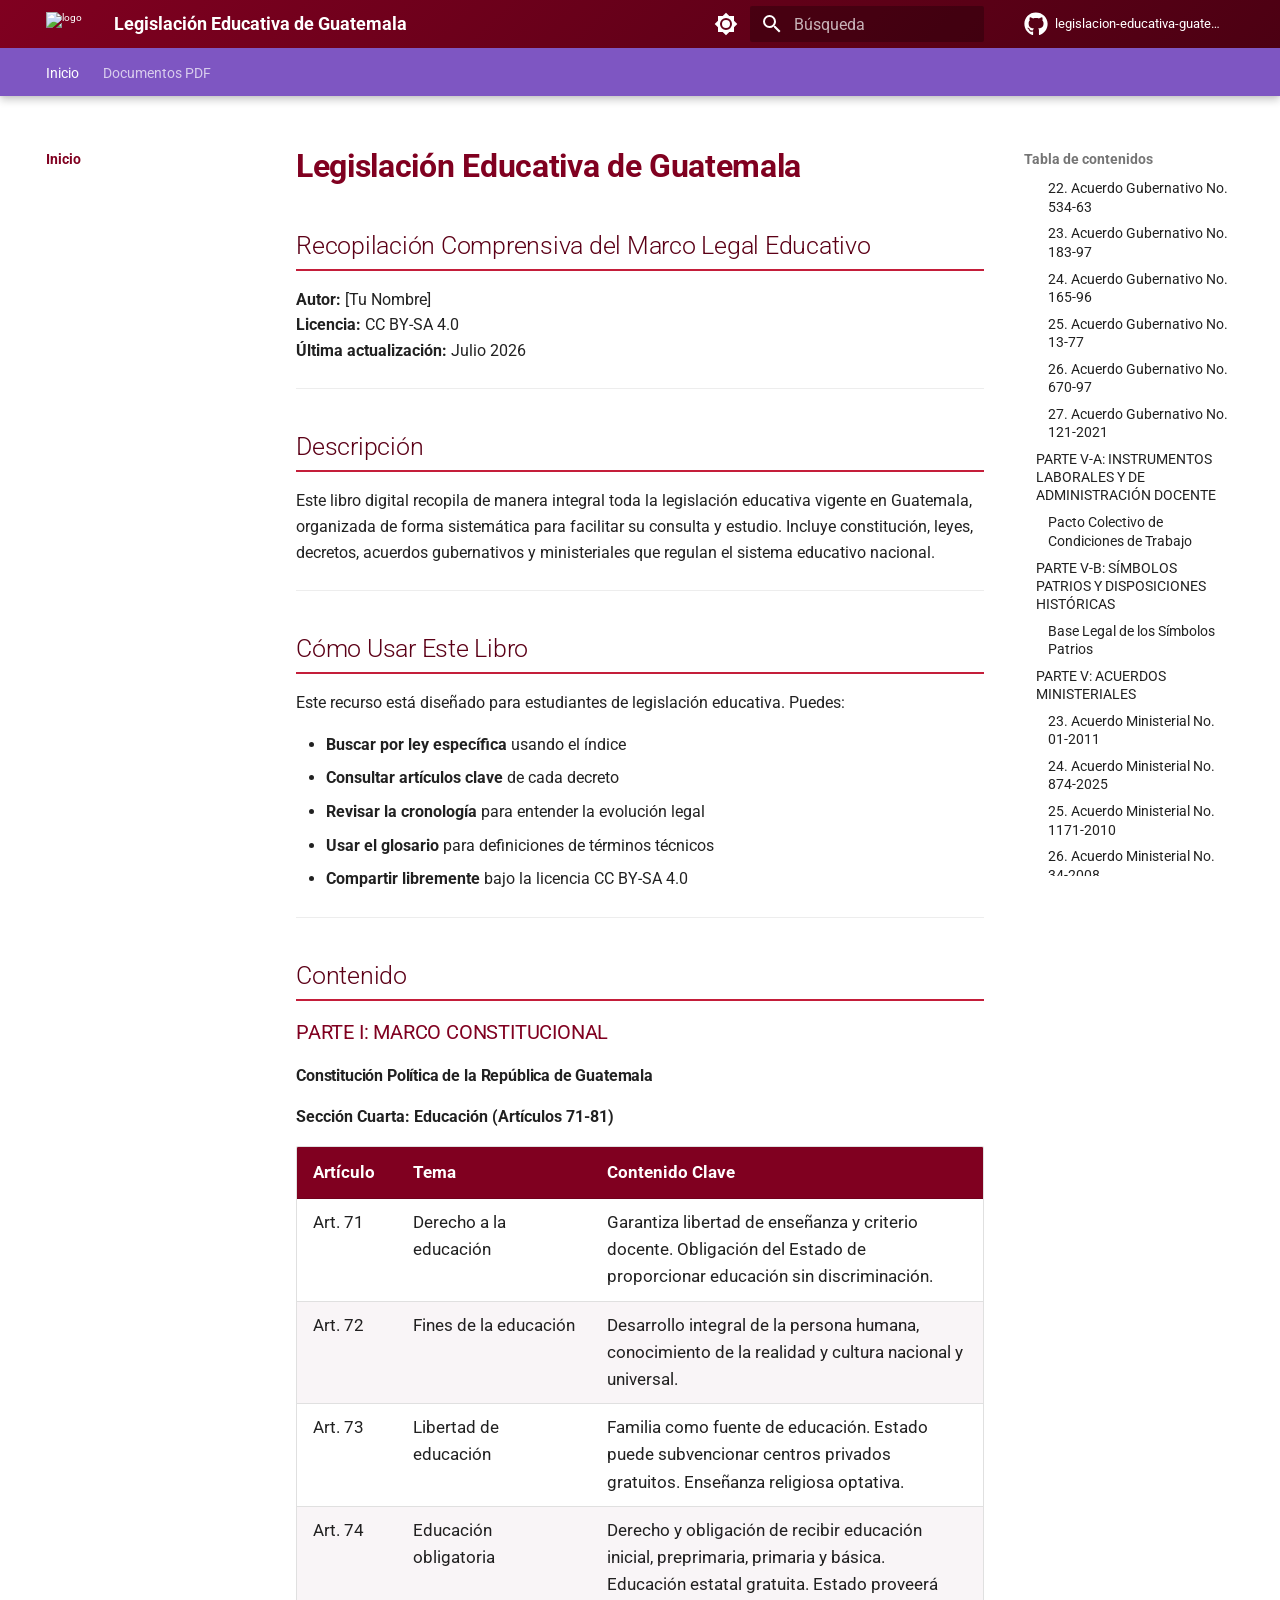
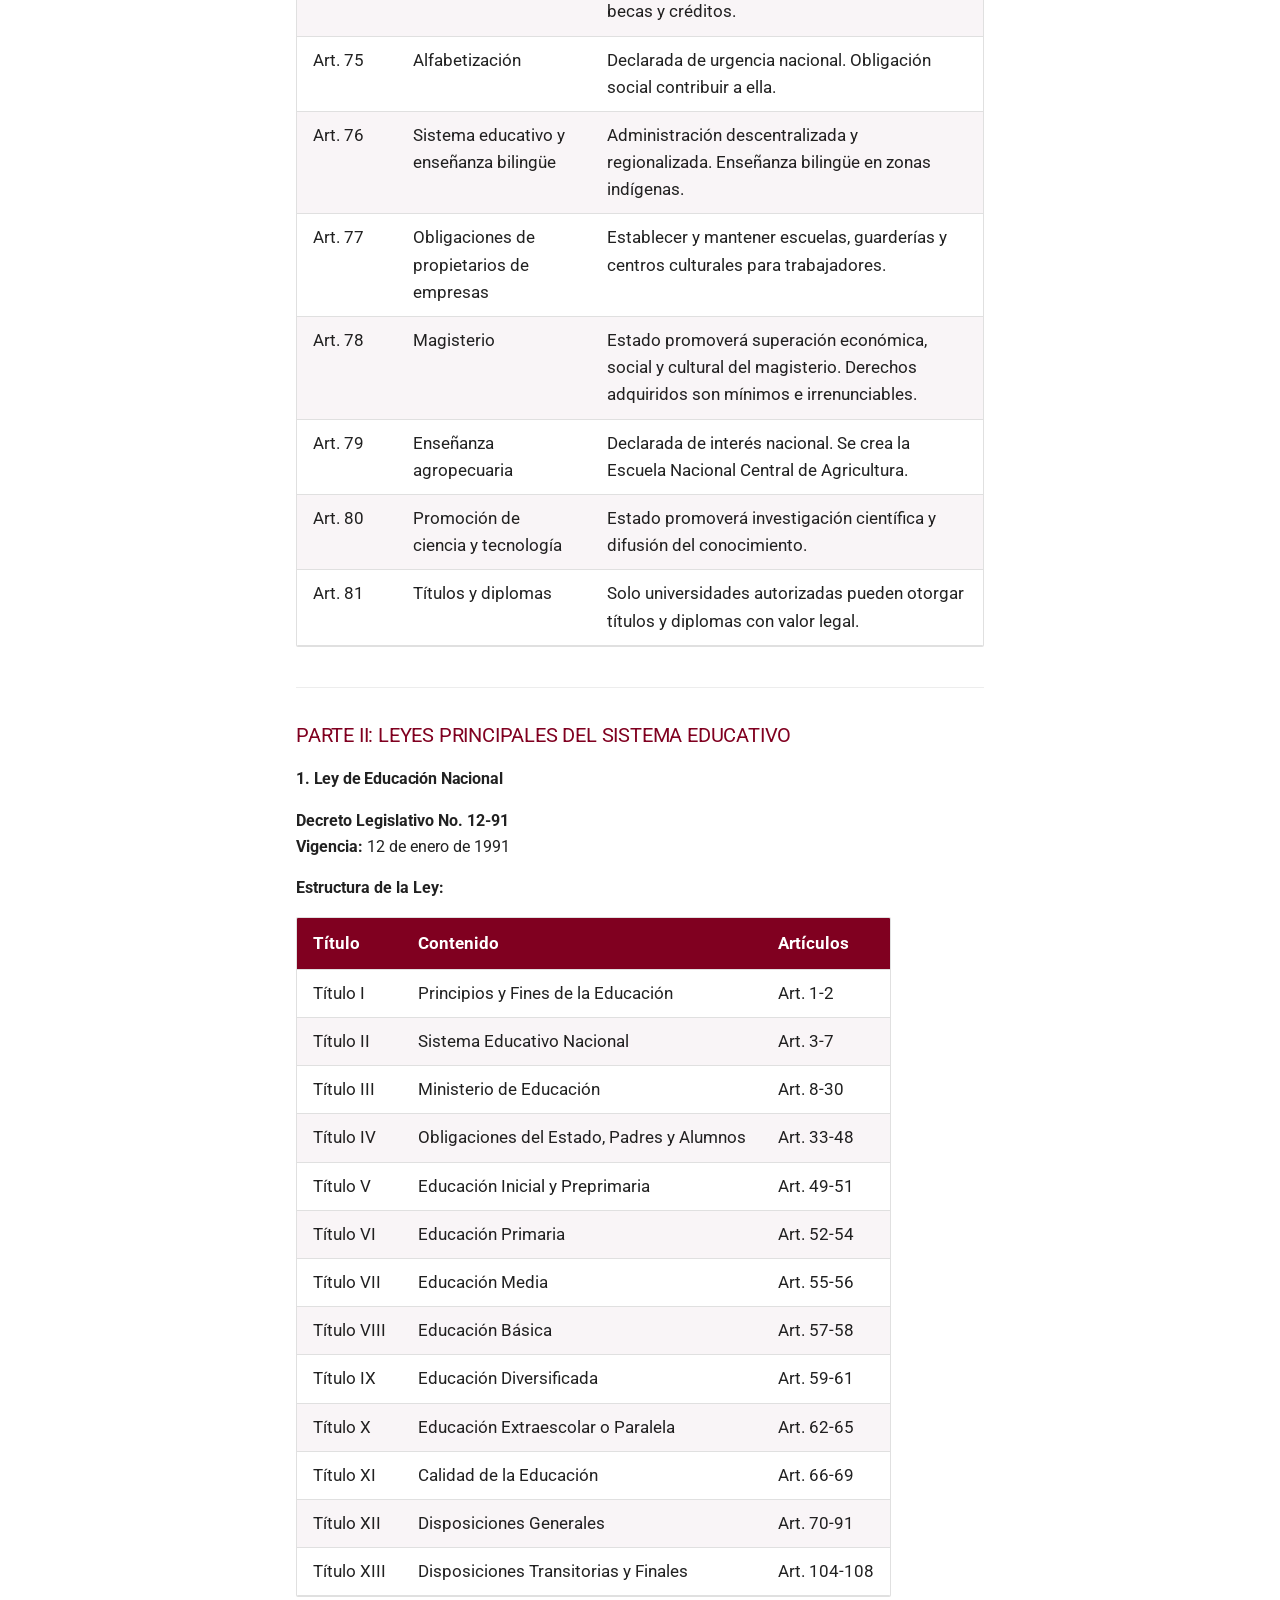
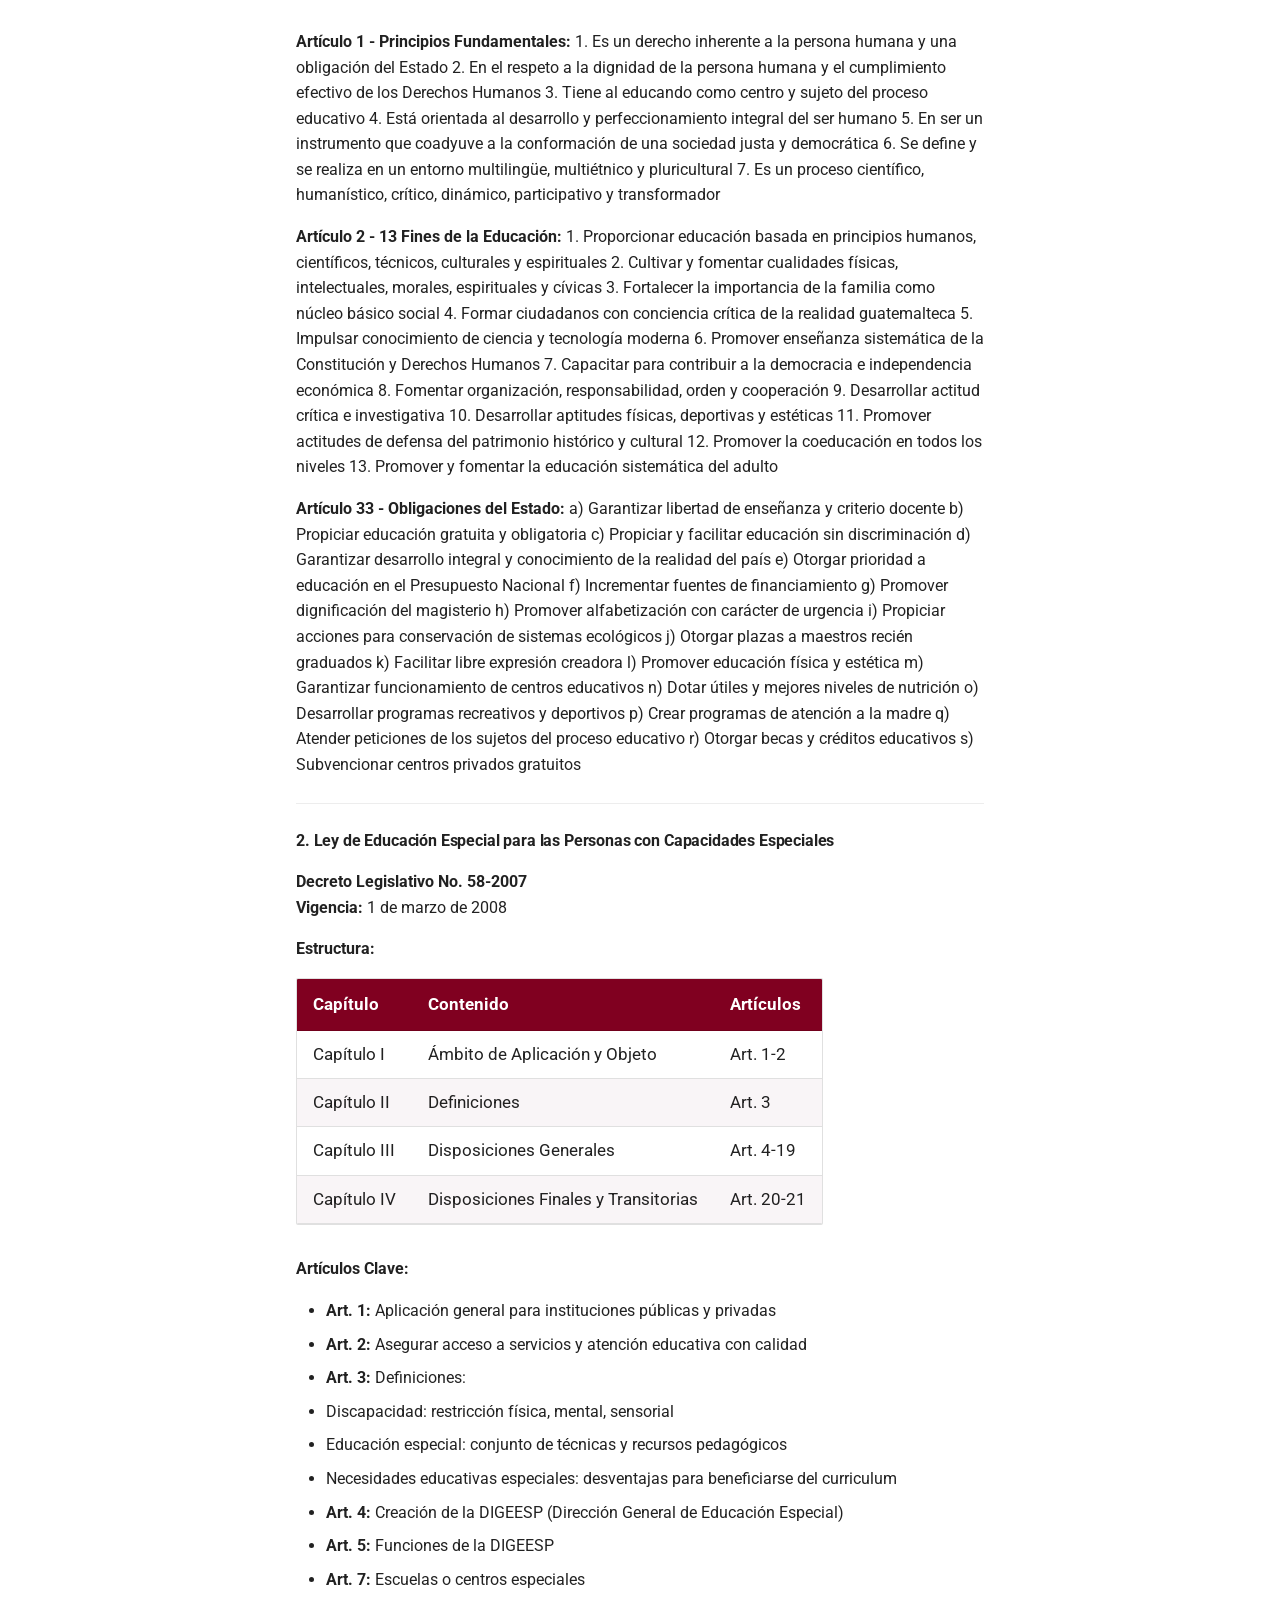
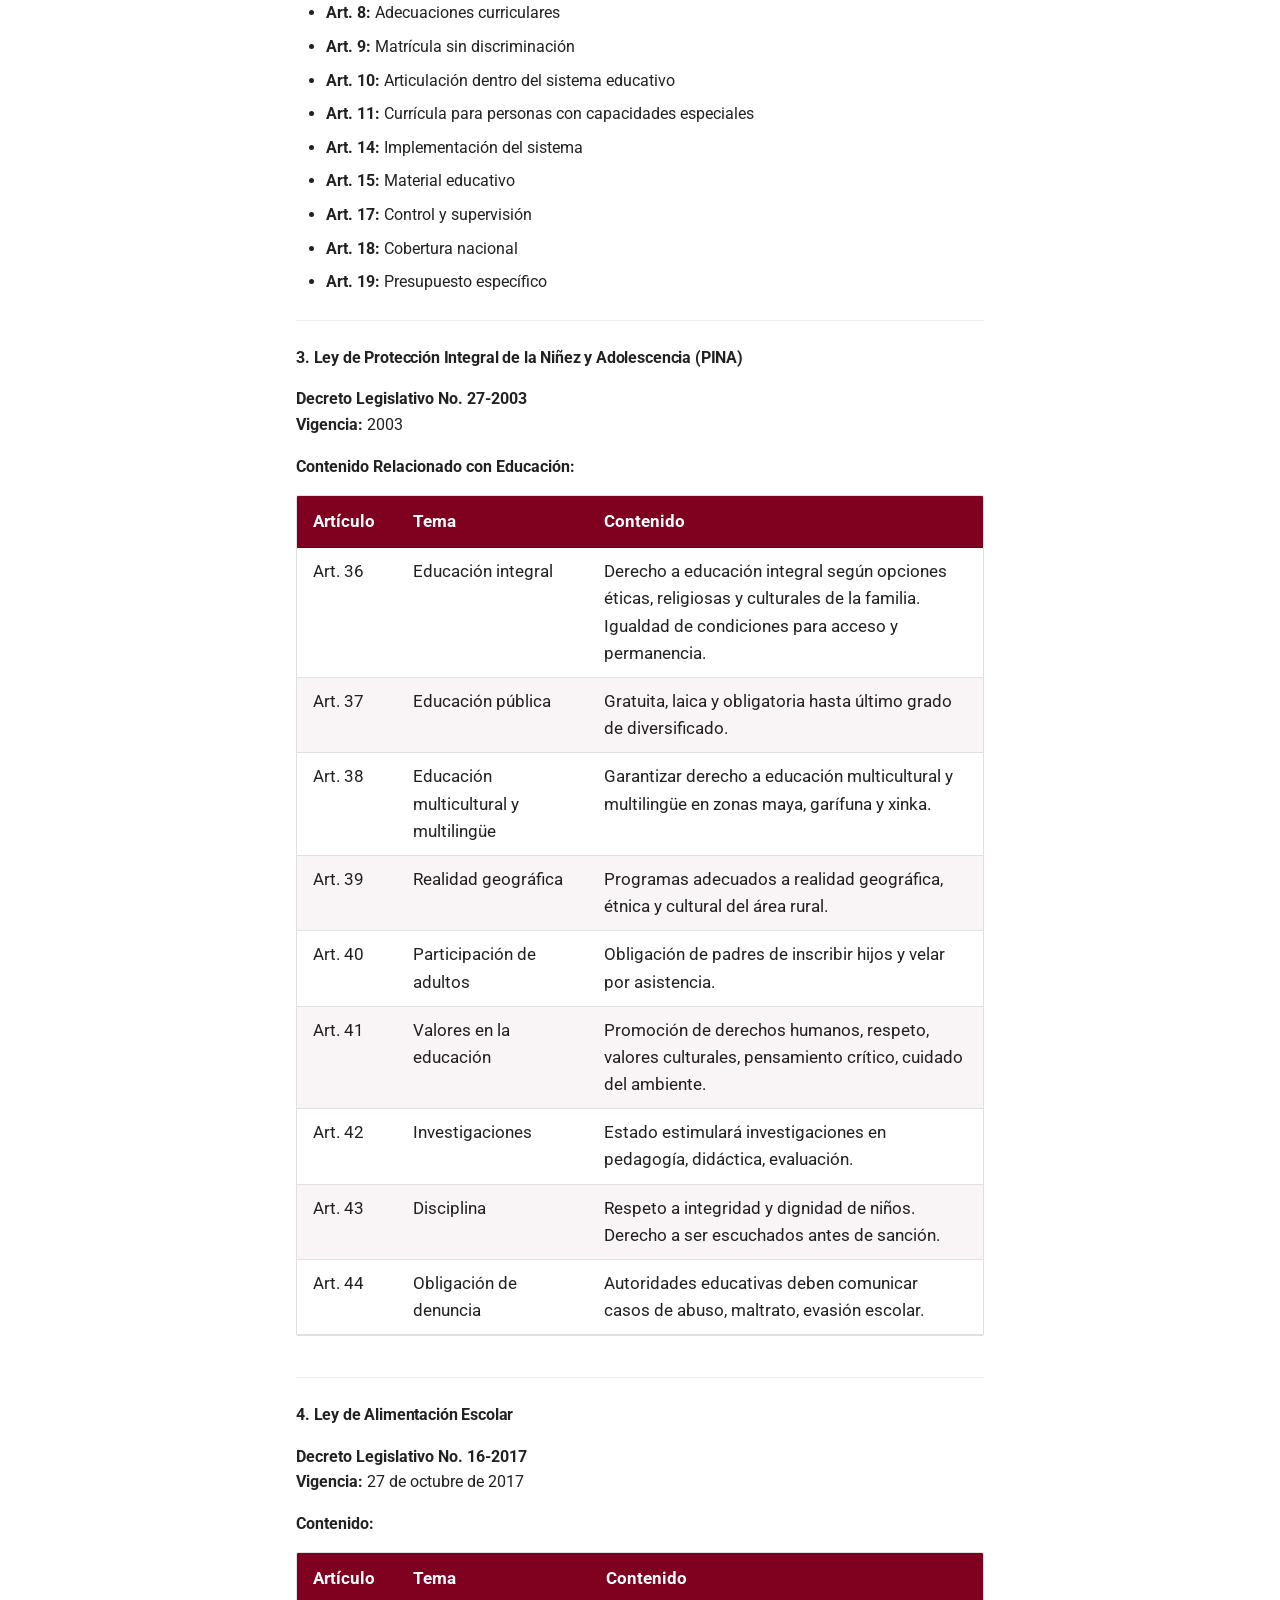
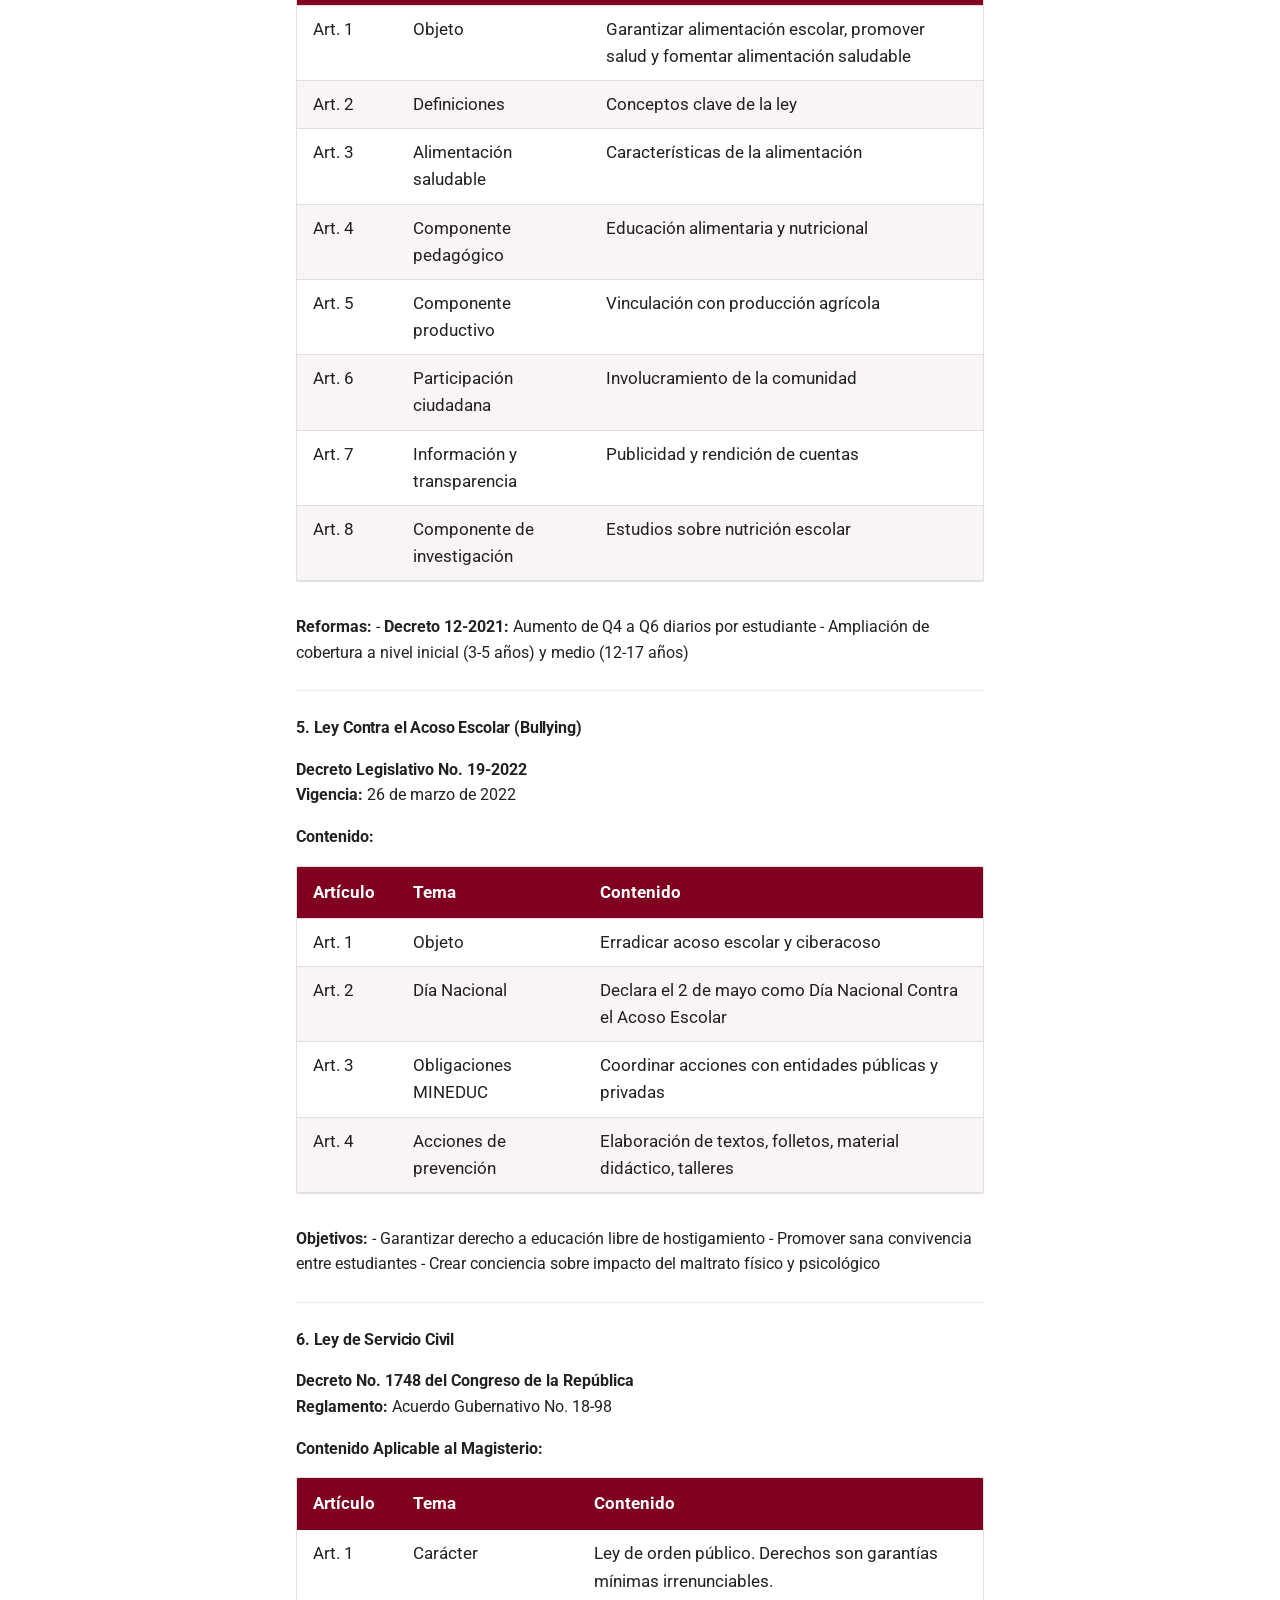
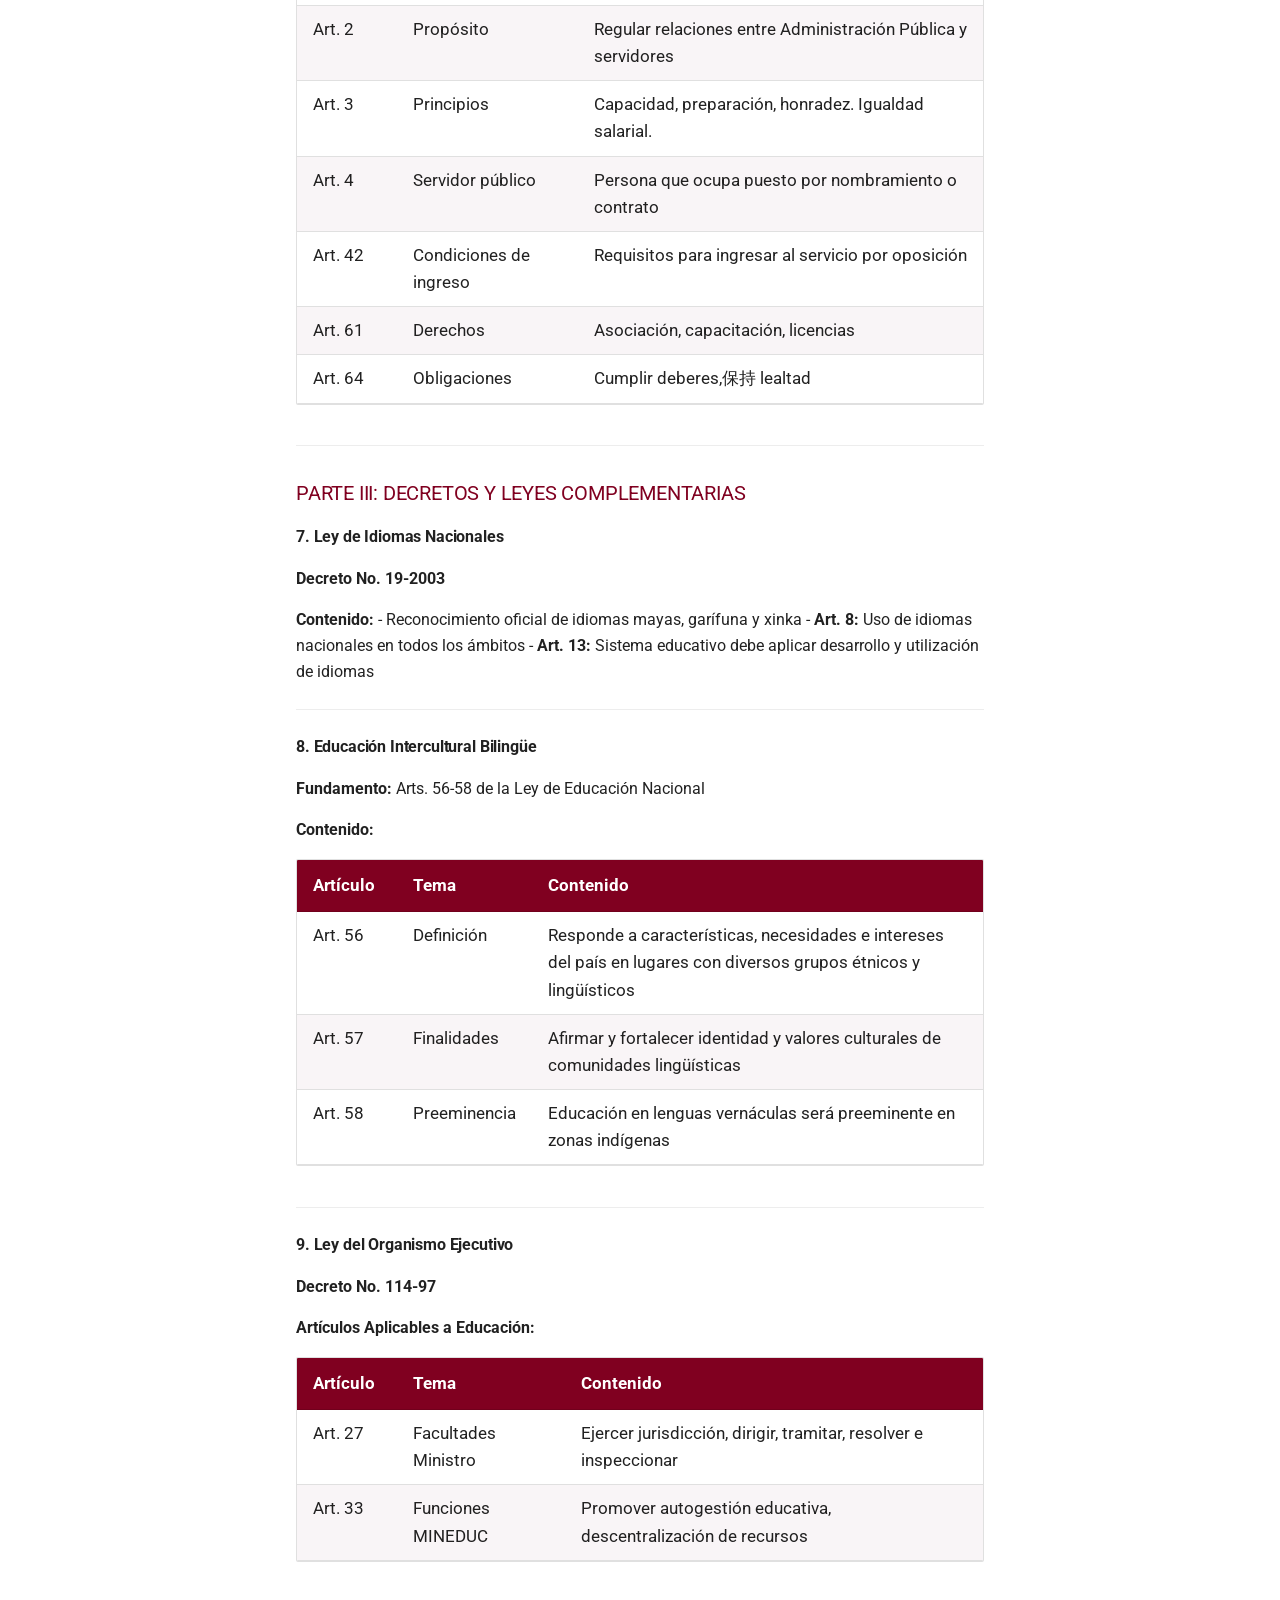
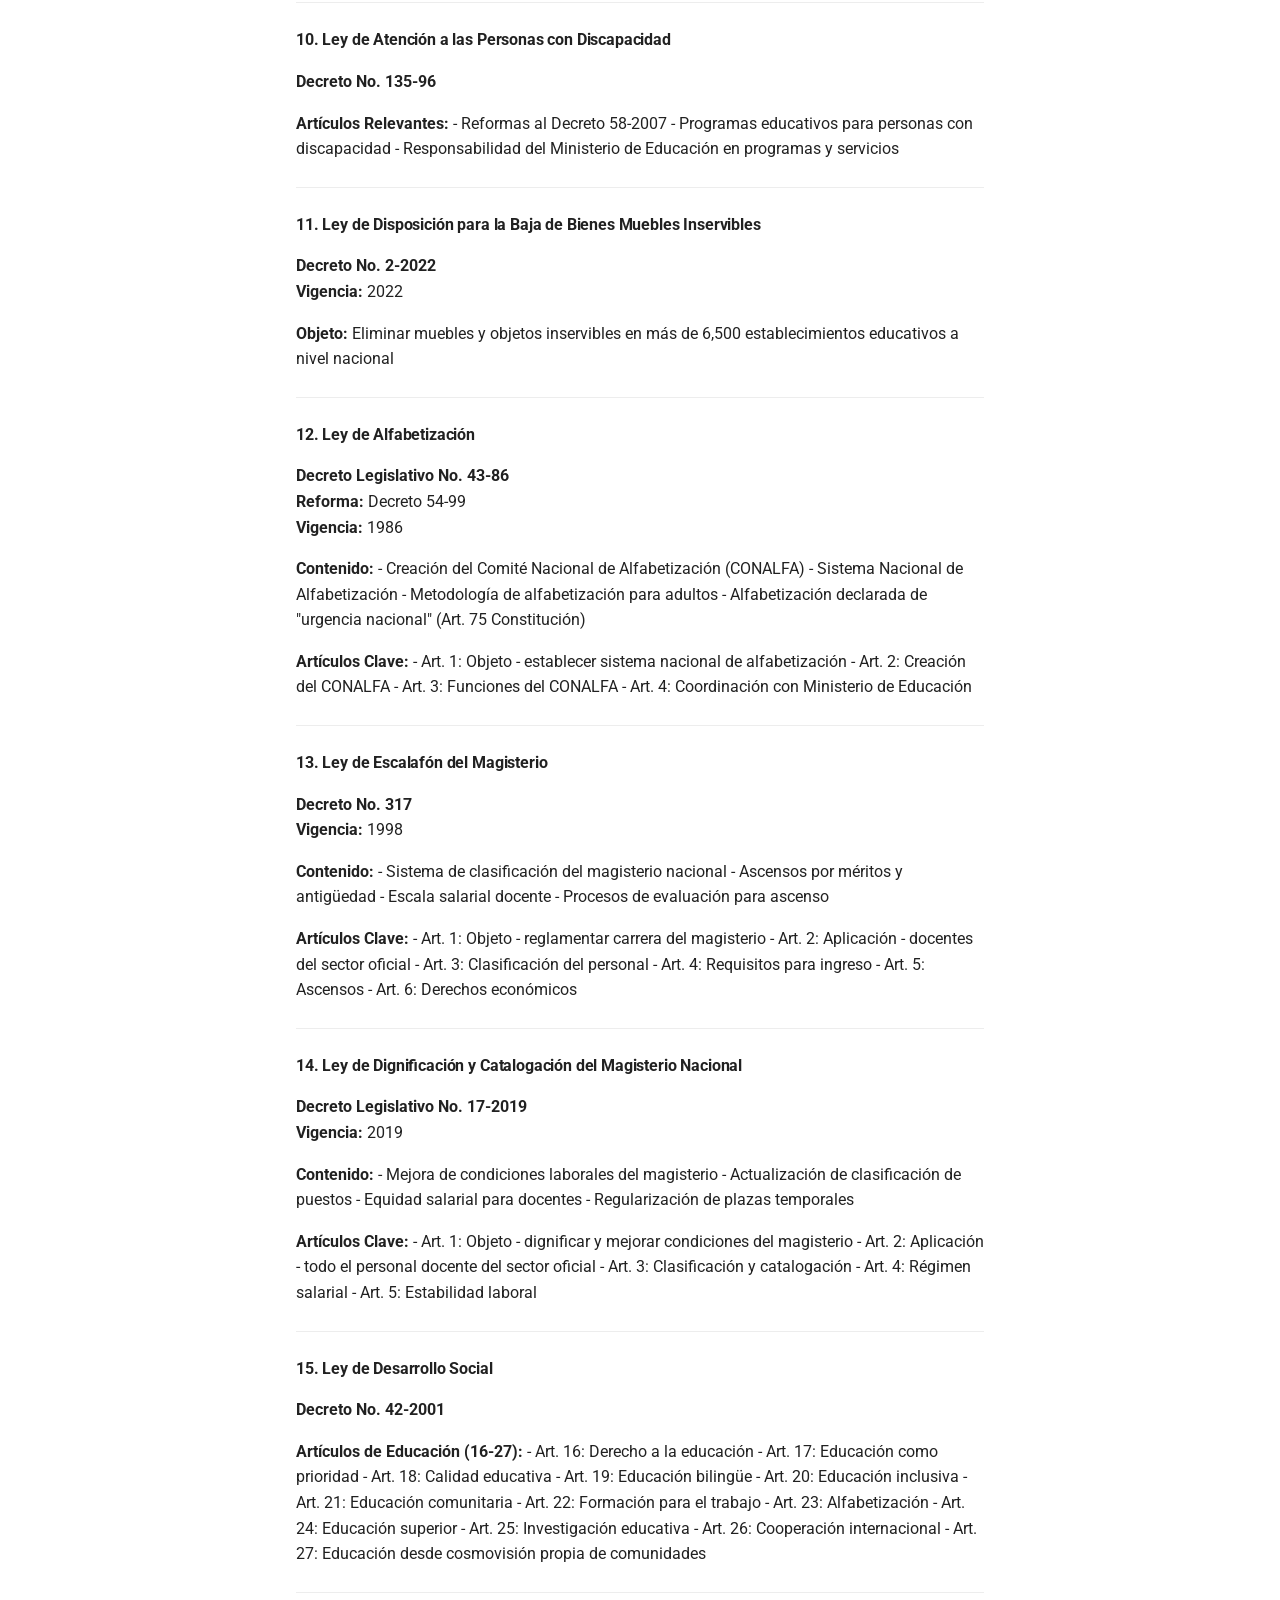
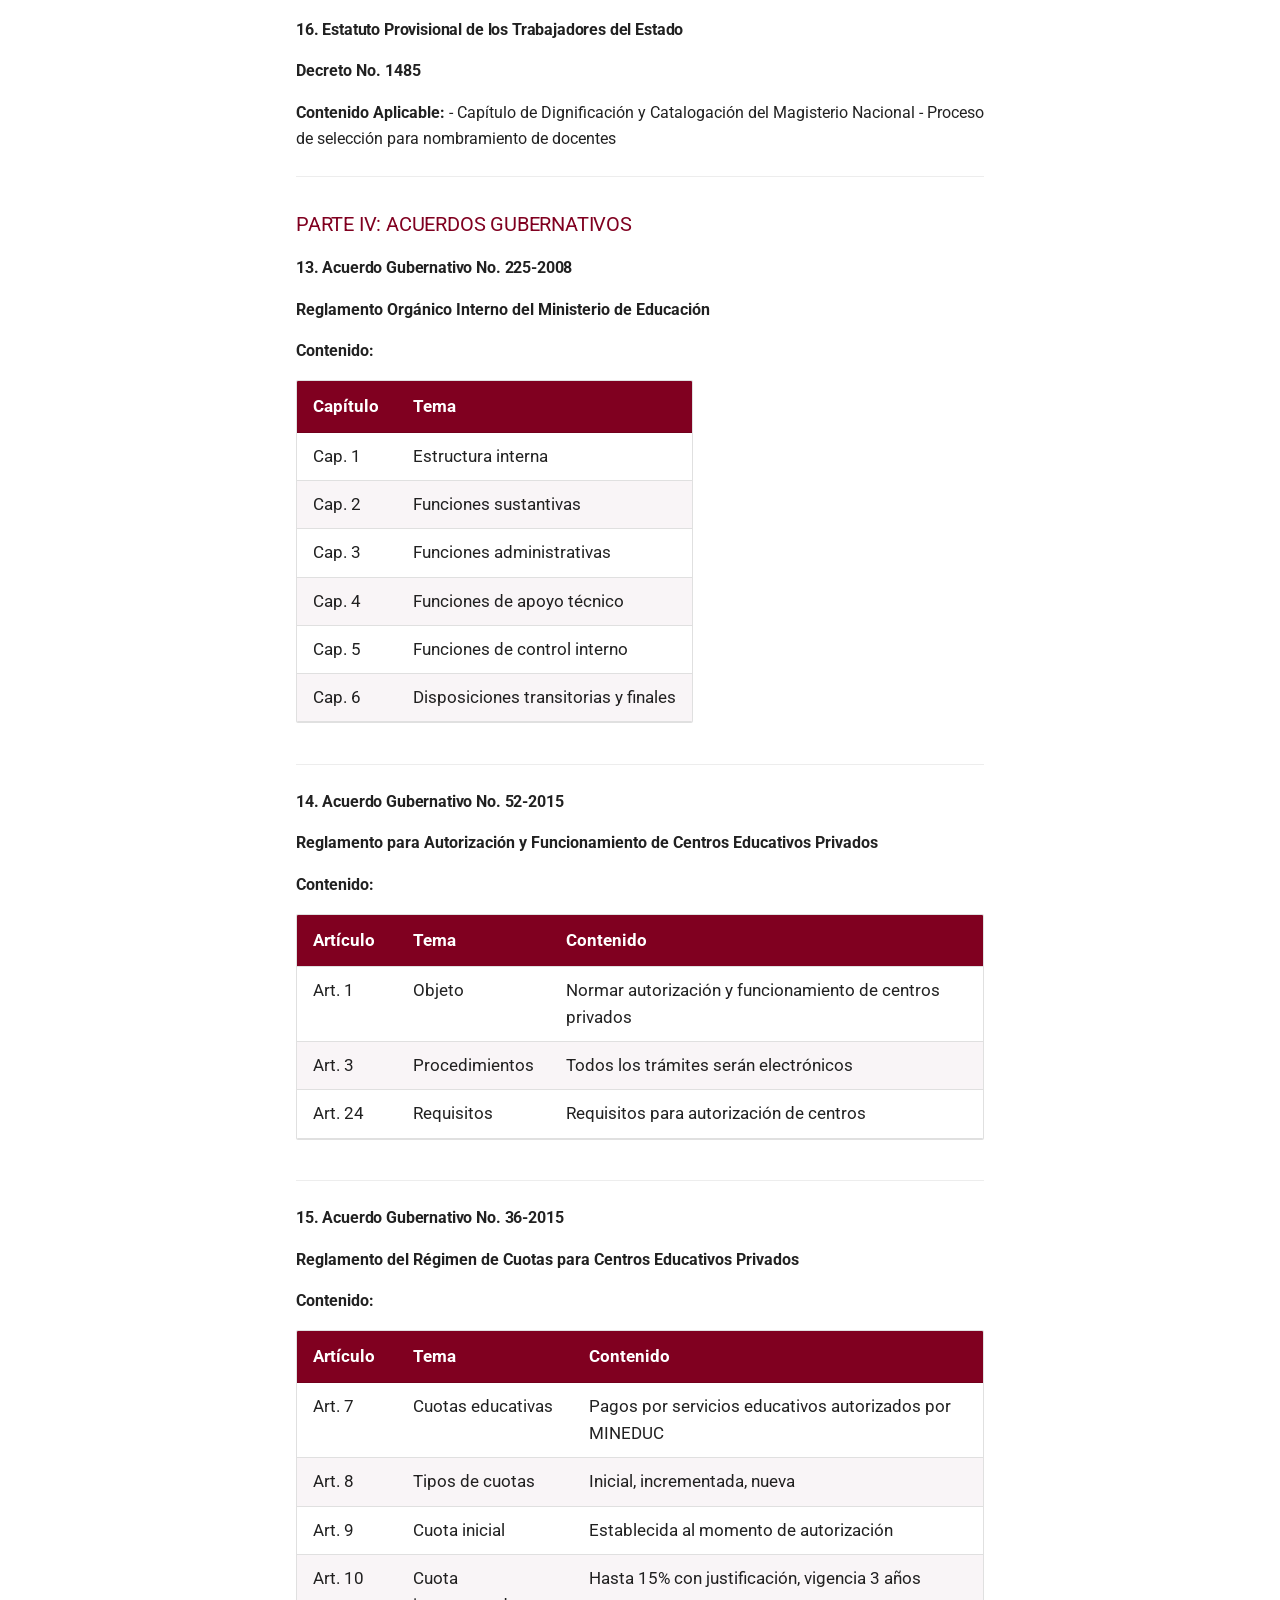
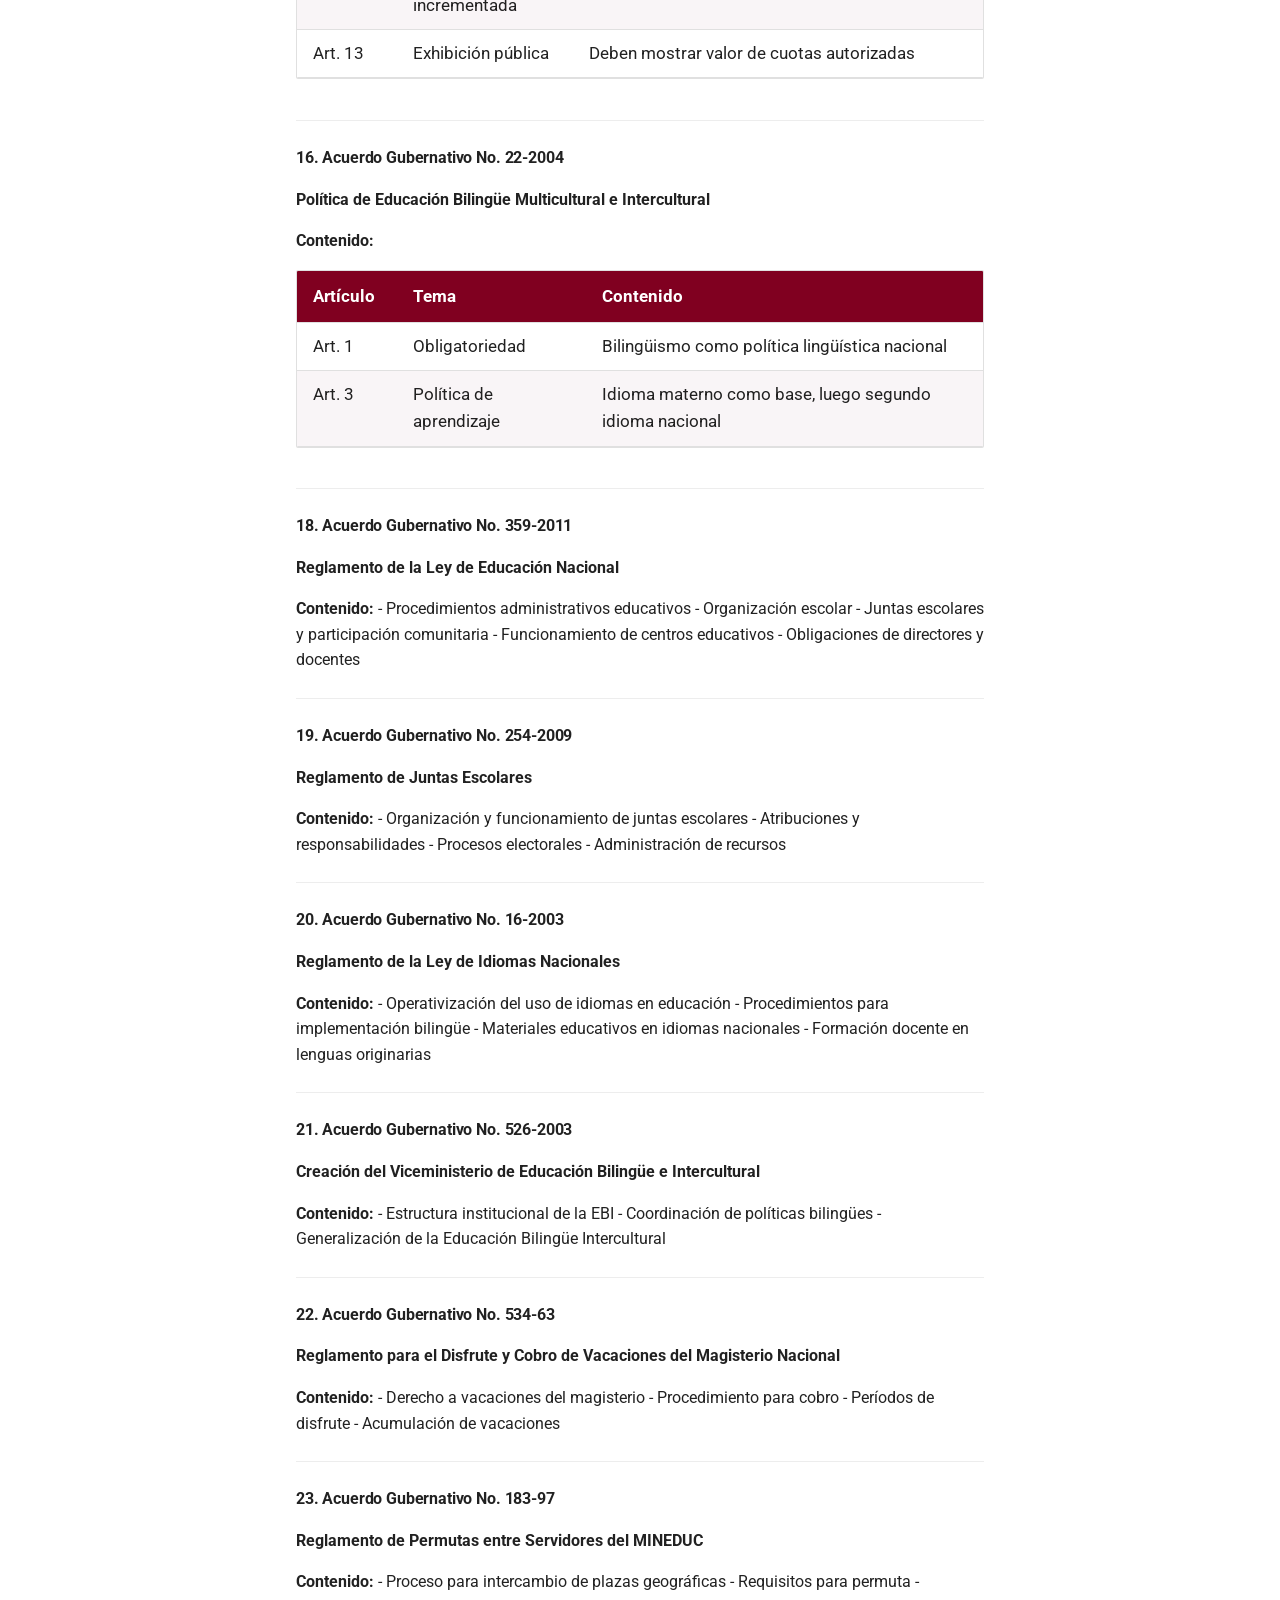
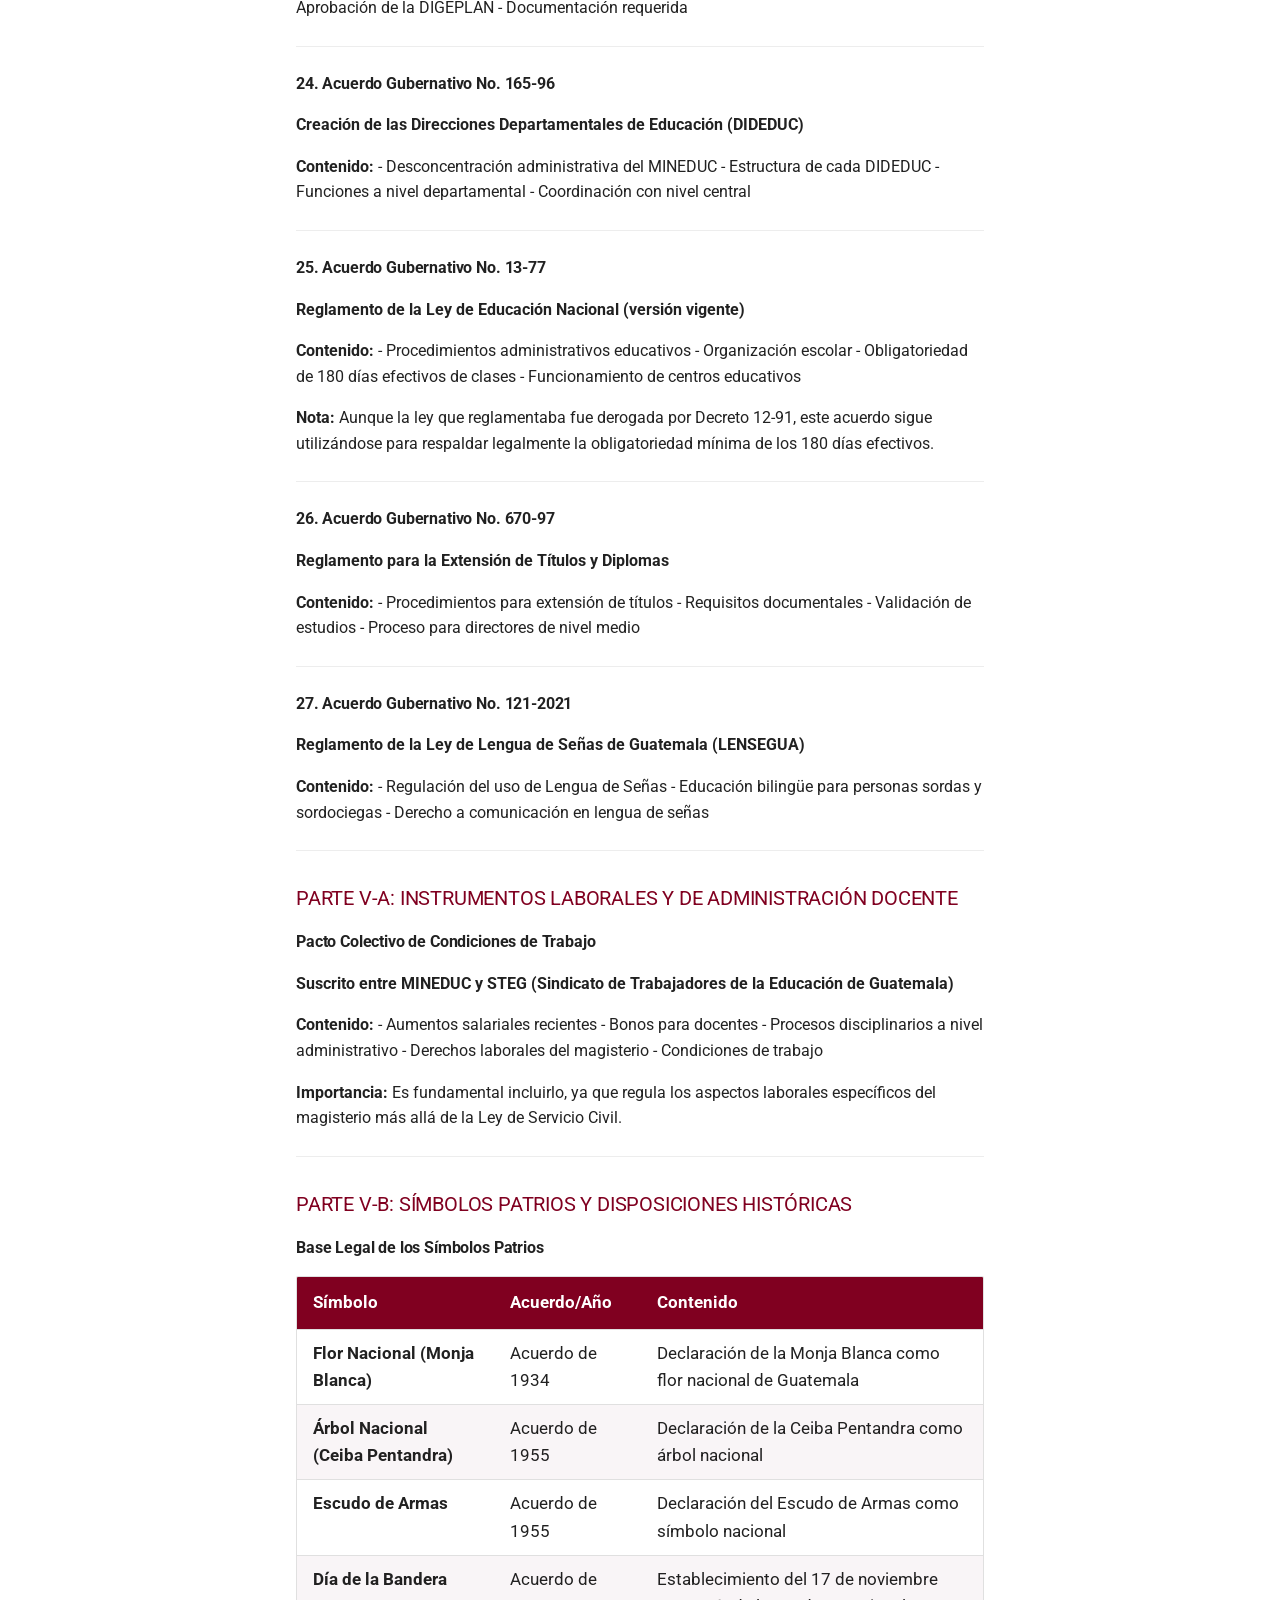
==== index.html @ 9eb47218 "Deployed c502fd3 with MkDocs version: 1.6.1" ====
<!doctype html>
<html lang="es" class="no-js">
  <head>
    
      <meta charset="utf-8">
      <meta name="viewport" content="width=device-width,initial-scale=1">
      
        <meta name="description" content="Recopilación Comprensiva del Marco Legal Educativo">
      
      
        <meta name="author" content="Tu Nombre">
      
      
      
      
        <link rel="next" href="documentos-pdf/">
      
      
        
      
      
      <link rel="icon" href="https://upload.wikimedia.org/wikipedia/commons/thumb/e/ea/Flag_of_Guatemala.svg/200px-Flag_of_Guatemala.svg.png">
      <meta name="generator" content="mkdocs-1.6.1, mkdocs-material-9.7.6">
    
    
      
        <title>Legislación Educativa de Guatemala</title>
      
    
    
      <link rel="stylesheet" href="assets/stylesheets/main.484c7ddc.min.css">
      
        
        <link rel="stylesheet" href="assets/stylesheets/palette.ab4e12ef.min.css">
      
      


    
    
      
    
    
      
        
        
        <link rel="preconnect" href="https://fonts.gstatic.com" crossorigin>
        <link rel="stylesheet" href="https://fonts.googleapis.com/css?family=Roboto:300,300i,400,400i,700,700i%7CRoboto+Mono:400,400i,700,700i&display=fallback">
        <style>:root{--md-text-font:"Roboto";--md-code-font:"Roboto Mono"}</style>
      
    
    
      <link rel="stylesheet" href="stylesheets/extra.css">
    
    <script>__md_scope=new URL(".",location),__md_hash=e=>[...e].reduce(((e,_)=>(e<<5)-e+_.charCodeAt(0)),0),__md_get=(e,_=localStorage,t=__md_scope)=>JSON.parse(_.getItem(t.pathname+"."+e)),__md_set=(e,_,t=localStorage,a=__md_scope)=>{try{t.setItem(a.pathname+"."+e,JSON.stringify(_))}catch(e){}}</script>
    
      

    
    
  </head>
  
  
    
    
      
    
    
    
    
    <body dir="ltr" data-md-color-scheme="default" data-md-color-primary="deep-purple" data-md-color-accent="deep-purple">
  
    
    <input class="md-toggle" data-md-toggle="drawer" type="checkbox" id="__drawer" autocomplete="off">
    <input class="md-toggle" data-md-toggle="search" type="checkbox" id="__search" autocomplete="off">
    <label class="md-overlay" for="__drawer"></label>
    <div data-md-component="skip">
      
        
        <a href="#legislacion-educativa-de-guatemala" class="md-skip">
          Saltar a contenido
        </a>
      
    </div>
    <div data-md-component="announce">
      
    </div>
    
    
      

  

<header class="md-header md-header--shadow md-header--lifted" data-md-component="header">
  <nav class="md-header__inner md-grid" aria-label="Cabecera">
    <a href="." title="Legislación Educativa de Guatemala" class="md-header__button md-logo" aria-label="Legislación Educativa de Guatemala" data-md-component="logo">
      
  <img src="https://upload.wikimedia.org/wikipedia/commons/thumb/e/ea/Flag_of_Guatemala.svg/200px-Flag_of_Guatemala.svg.png" alt="logo">

    </a>
    <label class="md-header__button md-icon" for="__drawer">
      
      <svg xmlns="http://www.w3.org/2000/svg" viewBox="0 0 24 24"><path d="M3 6h18v2H3zm0 5h18v2H3zm0 5h18v2H3z"/></svg>
    </label>
    <div class="md-header__title" data-md-component="header-title">
      <div class="md-header__ellipsis">
        <div class="md-header__topic">
          <span class="md-ellipsis">
            Legislación Educativa de Guatemala
          </span>
        </div>
        <div class="md-header__topic" data-md-component="header-topic">
          <span class="md-ellipsis">
            
              Inicio
            
          </span>
        </div>
      </div>
    </div>
    
      
        <form class="md-header__option" data-md-component="palette">
  
    
    
    
    <input class="md-option" data-md-color-media="" data-md-color-scheme="default" data-md-color-primary="deep-purple" data-md-color-accent="deep-purple"  aria-label="Switch to dark mode"  type="radio" name="__palette" id="__palette_0">
    
      <label class="md-header__button md-icon" title="Switch to dark mode" for="__palette_1" hidden>
        <svg xmlns="http://www.w3.org/2000/svg" viewBox="0 0 24 24"><path d="M12 8a4 4 0 0 0-4 4 4 4 0 0 0 4 4 4 4 0 0 0 4-4 4 4 0 0 0-4-4m0 10a6 6 0 0 1-6-6 6 6 0 0 1 6-6 6 6 0 0 1 6 6 6 6 0 0 1-6 6m8-9.31V4h-4.69L12 .69 8.69 4H4v4.69L.69 12 4 15.31V20h4.69L12 23.31 15.31 20H20v-4.69L23.31 12z"/></svg>
      </label>
    
  
    
    
    
    <input class="md-option" data-md-color-media="" data-md-color-scheme="slate" data-md-color-primary="black" data-md-color-accent="deep-purple"  aria-label="Switch to light mode"  type="radio" name="__palette" id="__palette_1">
    
      <label class="md-header__button md-icon" title="Switch to light mode" for="__palette_0" hidden>
        <svg xmlns="http://www.w3.org/2000/svg" viewBox="0 0 24 24"><path d="M12 18c-.89 0-1.74-.2-2.5-.55C11.56 16.5 13 14.42 13 12s-1.44-4.5-3.5-5.45C10.26 6.2 11.11 6 12 6a6 6 0 0 1 6 6 6 6 0 0 1-6 6m8-9.31V4h-4.69L12 .69 8.69 4H4v4.69L.69 12 4 15.31V20h4.69L12 23.31 15.31 20H20v-4.69L23.31 12z"/></svg>
      </label>
    
  
</form>
      
    
    
      <script>var palette=__md_get("__palette");if(palette&&palette.color){if("(prefers-color-scheme)"===palette.color.media){var media=matchMedia("(prefers-color-scheme: light)"),input=document.querySelector(media.matches?"[data-md-color-media='(prefers-color-scheme: light)']":"[data-md-color-media='(prefers-color-scheme: dark)']");palette.color.media=input.getAttribute("data-md-color-media"),palette.color.scheme=input.getAttribute("data-md-color-scheme"),palette.color.primary=input.getAttribute("data-md-color-primary"),palette.color.accent=input.getAttribute("data-md-color-accent")}for(var[key,value]of Object.entries(palette.color))document.body.setAttribute("data-md-color-"+key,value)}</script>
    
    
    
      
      
        <label class="md-header__button md-icon" for="__search">
          
          <svg xmlns="http://www.w3.org/2000/svg" viewBox="0 0 24 24"><path d="M9.5 3A6.5 6.5 0 0 1 16 9.5c0 1.61-.59 3.09-1.56 4.23l.27.27h.79l5 5-1.5 1.5-5-5v-.79l-.27-.27A6.52 6.52 0 0 1 9.5 16 6.5 6.5 0 0 1 3 9.5 6.5 6.5 0 0 1 9.5 3m0 2C7 5 5 7 5 9.5S7 14 9.5 14 14 12 14 9.5 12 5 9.5 5"/></svg>
        </label>
        <div class="md-search" data-md-component="search" role="dialog">
  <label class="md-search__overlay" for="__search"></label>
  <div class="md-search__inner" role="search">
    <form class="md-search__form" name="search">
      <input type="text" class="md-search__input" name="query" aria-label="Búsqueda" placeholder="Búsqueda" autocapitalize="off" autocorrect="off" autocomplete="off" spellcheck="false" data-md-component="search-query" required>
      <label class="md-search__icon md-icon" for="__search">
        
        <svg xmlns="http://www.w3.org/2000/svg" viewBox="0 0 24 24"><path d="M9.5 3A6.5 6.5 0 0 1 16 9.5c0 1.61-.59 3.09-1.56 4.23l.27.27h.79l5 5-1.5 1.5-5-5v-.79l-.27-.27A6.52 6.52 0 0 1 9.5 16 6.5 6.5 0 0 1 3 9.5 6.5 6.5 0 0 1 9.5 3m0 2C7 5 5 7 5 9.5S7 14 9.5 14 14 12 14 9.5 12 5 9.5 5"/></svg>
        
        <svg xmlns="http://www.w3.org/2000/svg" viewBox="0 0 24 24"><path d="M20 11v2H8l5.5 5.5-1.42 1.42L4.16 12l7.92-7.92L13.5 5.5 8 11z"/></svg>
      </label>
      <nav class="md-search__options" aria-label="Buscar">
        
        <button type="reset" class="md-search__icon md-icon" title="Limpiar" aria-label="Limpiar" tabindex="-1">
          
          <svg xmlns="http://www.w3.org/2000/svg" viewBox="0 0 24 24"><path d="M19 6.41 17.59 5 12 10.59 6.41 5 5 6.41 10.59 12 5 17.59 6.41 19 12 13.41 17.59 19 19 17.59 13.41 12z"/></svg>
        </button>
      </nav>
      
        <div class="md-search__suggest" data-md-component="search-suggest"></div>
      
    </form>
    <div class="md-search__output">
      <div class="md-search__scrollwrap" tabindex="0" data-md-scrollfix>
        <div class="md-search-result" data-md-component="search-result">
          <div class="md-search-result__meta">
            Inicializando búsqueda
          </div>
          <ol class="md-search-result__list" role="presentation"></ol>
        </div>
      </div>
    </div>
  </div>
</div>
      
    
    
      <div class="md-header__source">
        <a href="https://github.com/tu-usuario/legislacion-educativa-guatemala" title="Ir al repositorio" class="md-source" data-md-component="source">
  <div class="md-source__icon md-icon">
    
    <svg xmlns="http://www.w3.org/2000/svg" viewBox="0 0 512 512"><!--! Font Awesome Free 7.1.0 by @fontawesome - https://fontawesome.com License - https://fontawesome.com/license/free (Icons: CC BY 4.0, Fonts: SIL OFL 1.1, Code: MIT License) Copyright 2025 Fonticons, Inc.--><path d="M173.9 397.4c0 2-2.3 3.6-5.2 3.6-3.3.3-5.6-1.3-5.6-3.6 0-2 2.3-3.6 5.2-3.6 3-.3 5.6 1.3 5.6 3.6m-31.1-4.5c-.7 2 1.3 4.3 4.3 4.9 2.6 1 5.6 0 6.2-2s-1.3-4.3-4.3-5.2c-2.6-.7-5.5.3-6.2 2.3m44.2-1.7c-2.9.7-4.9 2.6-4.6 4.9.3 2 2.9 3.3 5.9 2.6 2.9-.7 4.9-2.6 4.6-4.6-.3-1.9-3-3.2-5.9-2.9M252.8 8C114.1 8 8 113.3 8 252c0 110.9 69.8 205.8 169.5 239.2 12.8 2.3 17.3-5.6 17.3-12.1 0-6.2-.3-40.4-.3-61.4 0 0-70 15-84.7-29.8 0 0-11.4-29.1-27.8-36.6 0 0-22.9-15.7 1.6-15.4 0 0 24.9 2 38.6 25.8 21.9 38.6 58.6 27.5 72.9 20.9 2.3-16 8.8-27.1 16-33.7-55.9-6.2-112.3-14.3-112.3-110.5 0-27.5 7.6-41.3 23.6-58.9-2.6-6.5-11.1-33.3 2.6-67.9 20.9-6.5 69 27 69 27 20-5.6 41.5-8.5 62.8-8.5s42.8 2.9 62.8 8.5c0 0 48.1-33.6 69-27 13.7 34.7 5.2 61.4 2.6 67.9 16 17.7 25.8 31.5 25.8 58.9 0 96.5-58.9 104.2-114.8 110.5 9.2 7.9 17 22.9 17 46.4 0 33.7-.3 75.4-.3 83.6 0 6.5 4.6 14.4 17.3 12.1C436.2 457.8 504 362.9 504 252 504 113.3 391.5 8 252.8 8M105.2 352.9c-1.3 1-1 3.3.7 5.2 1.6 1.6 3.9 2.3 5.2 1 1.3-1 1-3.3-.7-5.2-1.6-1.6-3.9-2.3-5.2-1m-10.8-8.1c-.7 1.3.3 2.9 2.3 3.9 1.6 1 3.6.7 4.3-.7.7-1.3-.3-2.9-2.3-3.9-2-.6-3.6-.3-4.3.7m32.4 35.6c-1.6 1.3-1 4.3 1.3 6.2 2.3 2.3 5.2 2.6 6.5 1 1.3-1.3.7-4.3-1.3-6.2-2.2-2.3-5.2-2.6-6.5-1m-11.4-14.7c-1.6 1-1.6 3.6 0 5.9s4.3 3.3 5.6 2.3c1.6-1.3 1.6-3.9 0-6.2-1.4-2.3-4-3.3-5.6-2"/></svg>
  </div>
  <div class="md-source__repository">
    legislacion-educativa-guatemala
  </div>
</a>
      </div>
    
  </nav>
  
    
      
<nav class="md-tabs" aria-label="Pestañas" data-md-component="tabs">
  <div class="md-grid">
    <ul class="md-tabs__list">
      
        
  
  
  
    
  
  
    <li class="md-tabs__item md-tabs__item--active">
      <a href="." class="md-tabs__link">
        
  
  
    
  
  Inicio

      </a>
    </li>
  

      
        
  
  
  
  
    <li class="md-tabs__item">
      <a href="documentos-pdf/" class="md-tabs__link">
        
  
  
    
  
  Documentos PDF

      </a>
    </li>
  

      
    </ul>
  </div>
</nav>
    
  
</header>
    
    <div class="md-container" data-md-component="container">
      
      
        
      
      <main class="md-main" data-md-component="main">
        <div class="md-main__inner md-grid">
          
            
              
              <div class="md-sidebar md-sidebar--primary" data-md-component="sidebar" data-md-type="navigation" >
                <div class="md-sidebar__scrollwrap">
                  <div class="md-sidebar__inner">
                    


  


<nav class="md-nav md-nav--primary md-nav--lifted" aria-label="Navegación" data-md-level="0">
  <label class="md-nav__title" for="__drawer">
    <a href="." title="Legislación Educativa de Guatemala" class="md-nav__button md-logo" aria-label="Legislación Educativa de Guatemala" data-md-component="logo">
      
  <img src="https://upload.wikimedia.org/wikipedia/commons/thumb/e/ea/Flag_of_Guatemala.svg/200px-Flag_of_Guatemala.svg.png" alt="logo">

    </a>
    Legislación Educativa de Guatemala
  </label>
  
    <div class="md-nav__source">
      <a href="https://github.com/tu-usuario/legislacion-educativa-guatemala" title="Ir al repositorio" class="md-source" data-md-component="source">
  <div class="md-source__icon md-icon">
    
    <svg xmlns="http://www.w3.org/2000/svg" viewBox="0 0 512 512"><!--! Font Awesome Free 7.1.0 by @fontawesome - https://fontawesome.com License - https://fontawesome.com/license/free (Icons: CC BY 4.0, Fonts: SIL OFL 1.1, Code: MIT License) Copyright 2025 Fonticons, Inc.--><path d="M173.9 397.4c0 2-2.3 3.6-5.2 3.6-3.3.3-5.6-1.3-5.6-3.6 0-2 2.3-3.6 5.2-3.6 3-.3 5.6 1.3 5.6 3.6m-31.1-4.5c-.7 2 1.3 4.3 4.3 4.9 2.6 1 5.6 0 6.2-2s-1.3-4.3-4.3-5.2c-2.6-.7-5.5.3-6.2 2.3m44.2-1.7c-2.9.7-4.9 2.6-4.6 4.9.3 2 2.9 3.3 5.9 2.6 2.9-.7 4.9-2.6 4.6-4.6-.3-1.9-3-3.2-5.9-2.9M252.8 8C114.1 8 8 113.3 8 252c0 110.9 69.8 205.8 169.5 239.2 12.8 2.3 17.3-5.6 17.3-12.1 0-6.2-.3-40.4-.3-61.4 0 0-70 15-84.7-29.8 0 0-11.4-29.1-27.8-36.6 0 0-22.9-15.7 1.6-15.4 0 0 24.9 2 38.6 25.8 21.9 38.6 58.6 27.5 72.9 20.9 2.3-16 8.8-27.1 16-33.7-55.9-6.2-112.3-14.3-112.3-110.5 0-27.5 7.6-41.3 23.6-58.9-2.6-6.5-11.1-33.3 2.6-67.9 20.9-6.5 69 27 69 27 20-5.6 41.5-8.5 62.8-8.5s42.8 2.9 62.8 8.5c0 0 48.1-33.6 69-27 13.7 34.7 5.2 61.4 2.6 67.9 16 17.7 25.8 31.5 25.8 58.9 0 96.5-58.9 104.2-114.8 110.5 9.2 7.9 17 22.9 17 46.4 0 33.7-.3 75.4-.3 83.6 0 6.5 4.6 14.4 17.3 12.1C436.2 457.8 504 362.9 504 252 504 113.3 391.5 8 252.8 8M105.2 352.9c-1.3 1-1 3.3.7 5.2 1.6 1.6 3.9 2.3 5.2 1 1.3-1 1-3.3-.7-5.2-1.6-1.6-3.9-2.3-5.2-1m-10.8-8.1c-.7 1.3.3 2.9 2.3 3.9 1.6 1 3.6.7 4.3-.7.7-1.3-.3-2.9-2.3-3.9-2-.6-3.6-.3-4.3.7m32.4 35.6c-1.6 1.3-1 4.3 1.3 6.2 2.3 2.3 5.2 2.6 6.5 1 1.3-1.3.7-4.3-1.3-6.2-2.2-2.3-5.2-2.6-6.5-1m-11.4-14.7c-1.6 1-1.6 3.6 0 5.9s4.3 3.3 5.6 2.3c1.6-1.3 1.6-3.9 0-6.2-1.4-2.3-4-3.3-5.6-2"/></svg>
  </div>
  <div class="md-source__repository">
    legislacion-educativa-guatemala
  </div>
</a>
    </div>
  
  <ul class="md-nav__list" data-md-scrollfix>
    
      
      
  
  
    
  
  
  
    <li class="md-nav__item md-nav__item--active">
      
      <input class="md-nav__toggle md-toggle" type="checkbox" id="__toc">
      
      
        
      
      
        <label class="md-nav__link md-nav__link--active" for="__toc">
          
  
  
  <span class="md-ellipsis">
    
  
    Inicio
  

    
  </span>
  
  

          <span class="md-nav__icon md-icon"></span>
        </label>
      
      <a href="." class="md-nav__link md-nav__link--active">
        
  
  
  <span class="md-ellipsis">
    
  
    Inicio
  

    
  </span>
  
  

      </a>
      
        

<nav class="md-nav md-nav--secondary" aria-label="Tabla de contenidos">
  
  
  
    
  
  
    <label class="md-nav__title" for="__toc">
      <span class="md-nav__icon md-icon"></span>
      Tabla de contenidos
    </label>
    <ul class="md-nav__list" data-md-component="toc" data-md-scrollfix>
      
        <li class="md-nav__item">
  <a href="#recopilacion-comprensiva-del-marco-legal-educativo" class="md-nav__link">
    <span class="md-ellipsis">
      
        Recopilación Comprensiva del Marco Legal Educativo
      
    </span>
  </a>
  
</li>
      
        <li class="md-nav__item">
  <a href="#descripcion" class="md-nav__link">
    <span class="md-ellipsis">
      
        Descripción
      
    </span>
  </a>
  
</li>
      
        <li class="md-nav__item">
  <a href="#como-usar-este-libro" class="md-nav__link">
    <span class="md-ellipsis">
      
        Cómo Usar Este Libro
      
    </span>
  </a>
  
</li>
      
        <li class="md-nav__item">
  <a href="#contenido" class="md-nav__link">
    <span class="md-ellipsis">
      
        Contenido
      
    </span>
  </a>
  
    <nav class="md-nav" aria-label="Contenido">
      <ul class="md-nav__list">
        
          <li class="md-nav__item">
  <a href="#parte-i-marco-constitucional" class="md-nav__link">
    <span class="md-ellipsis">
      
        PARTE I: MARCO CONSTITUCIONAL
      
    </span>
  </a>
  
    <nav class="md-nav" aria-label="PARTE I: MARCO CONSTITUCIONAL">
      <ul class="md-nav__list">
        
          <li class="md-nav__item">
  <a href="#constitucion-politica-de-la-republica-de-guatemala" class="md-nav__link">
    <span class="md-ellipsis">
      
        Constitución Política de la República de Guatemala
      
    </span>
  </a>
  
</li>
        
      </ul>
    </nav>
  
</li>
        
          <li class="md-nav__item">
  <a href="#parte-ii-leyes-principales-del-sistema-educativo" class="md-nav__link">
    <span class="md-ellipsis">
      
        PARTE II: LEYES PRINCIPALES DEL SISTEMA EDUCATIVO
      
    </span>
  </a>
  
    <nav class="md-nav" aria-label="PARTE II: LEYES PRINCIPALES DEL SISTEMA EDUCATIVO">
      <ul class="md-nav__list">
        
          <li class="md-nav__item">
  <a href="#1-ley-de-educacion-nacional" class="md-nav__link">
    <span class="md-ellipsis">
      
        1. Ley de Educación Nacional
      
    </span>
  </a>
  
</li>
        
          <li class="md-nav__item">
  <a href="#2-ley-de-educacion-especial-para-las-personas-con-capacidades-especiales" class="md-nav__link">
    <span class="md-ellipsis">
      
        2. Ley de Educación Especial para las Personas con Capacidades Especiales
      
    </span>
  </a>
  
</li>
        
          <li class="md-nav__item">
  <a href="#3-ley-de-proteccion-integral-de-la-ninez-y-adolescencia-pina" class="md-nav__link">
    <span class="md-ellipsis">
      
        3. Ley de Protección Integral de la Niñez y Adolescencia (PINA)
      
    </span>
  </a>
  
</li>
        
          <li class="md-nav__item">
  <a href="#4-ley-de-alimentacion-escolar" class="md-nav__link">
    <span class="md-ellipsis">
      
        4. Ley de Alimentación Escolar
      
    </span>
  </a>
  
</li>
        
          <li class="md-nav__item">
  <a href="#5-ley-contra-el-acoso-escolar-bullying" class="md-nav__link">
    <span class="md-ellipsis">
      
        5. Ley Contra el Acoso Escolar (Bullying)
      
    </span>
  </a>
  
</li>
        
          <li class="md-nav__item">
  <a href="#6-ley-de-servicio-civil" class="md-nav__link">
    <span class="md-ellipsis">
      
        6. Ley de Servicio Civil
      
    </span>
  </a>
  
</li>
        
      </ul>
    </nav>
  
</li>
        
          <li class="md-nav__item">
  <a href="#parte-iii-decretos-y-leyes-complementarias" class="md-nav__link">
    <span class="md-ellipsis">
      
        PARTE III: DECRETOS Y LEYES COMPLEMENTARIAS
      
    </span>
  </a>
  
    <nav class="md-nav" aria-label="PARTE III: DECRETOS Y LEYES COMPLEMENTARIAS">
      <ul class="md-nav__list">
        
          <li class="md-nav__item">
  <a href="#7-ley-de-idiomas-nacionales" class="md-nav__link">
    <span class="md-ellipsis">
      
        7. Ley de Idiomas Nacionales
      
    </span>
  </a>
  
</li>
        
          <li class="md-nav__item">
  <a href="#8-educacion-intercultural-bilingue" class="md-nav__link">
    <span class="md-ellipsis">
      
        8. Educación Intercultural Bilingüe
      
    </span>
  </a>
  
</li>
        
          <li class="md-nav__item">
  <a href="#9-ley-del-organismo-ejecutivo" class="md-nav__link">
    <span class="md-ellipsis">
      
        9. Ley del Organismo Ejecutivo
      
    </span>
  </a>
  
</li>
        
          <li class="md-nav__item">
  <a href="#10-ley-de-atencion-a-las-personas-con-discapacidad" class="md-nav__link">
    <span class="md-ellipsis">
      
        10. Ley de Atención a las Personas con Discapacidad
      
    </span>
  </a>
  
</li>
        
          <li class="md-nav__item">
  <a href="#11-ley-de-disposicion-para-la-baja-de-bienes-muebles-inservibles" class="md-nav__link">
    <span class="md-ellipsis">
      
        11. Ley de Disposición para la Baja de Bienes Muebles Inservibles
      
    </span>
  </a>
  
</li>
        
          <li class="md-nav__item">
  <a href="#12-ley-de-alfabetizacion" class="md-nav__link">
    <span class="md-ellipsis">
      
        12. Ley de Alfabetización
      
    </span>
  </a>
  
</li>
        
          <li class="md-nav__item">
  <a href="#13-ley-de-escalafon-del-magisterio" class="md-nav__link">
    <span class="md-ellipsis">
      
        13. Ley de Escalafón del Magisterio
      
    </span>
  </a>
  
</li>
        
          <li class="md-nav__item">
  <a href="#14-ley-de-dignificacion-y-catalogacion-del-magisterio-nacional" class="md-nav__link">
    <span class="md-ellipsis">
      
        14. Ley de Dignificación y Catalogación del Magisterio Nacional
      
    </span>
  </a>
  
</li>
        
          <li class="md-nav__item">
  <a href="#15-ley-de-desarrollo-social" class="md-nav__link">
    <span class="md-ellipsis">
      
        15. Ley de Desarrollo Social
      
    </span>
  </a>
  
</li>
        
          <li class="md-nav__item">
  <a href="#16-estatuto-provisional-de-los-trabajadores-del-estado" class="md-nav__link">
    <span class="md-ellipsis">
      
        16. Estatuto Provisional de los Trabajadores del Estado
      
    </span>
  </a>
  
</li>
        
      </ul>
    </nav>
  
</li>
        
          <li class="md-nav__item">
  <a href="#parte-iv-acuerdos-gubernativos" class="md-nav__link">
    <span class="md-ellipsis">
      
        PARTE IV: ACUERDOS GUBERNATIVOS
      
    </span>
  </a>
  
    <nav class="md-nav" aria-label="PARTE IV: ACUERDOS GUBERNATIVOS">
      <ul class="md-nav__list">
        
          <li class="md-nav__item">
  <a href="#13-acuerdo-gubernativo-no-225-2008" class="md-nav__link">
    <span class="md-ellipsis">
      
        13. Acuerdo Gubernativo No. 225-2008
      
    </span>
  </a>
  
</li>
        
          <li class="md-nav__item">
  <a href="#14-acuerdo-gubernativo-no-52-2015" class="md-nav__link">
    <span class="md-ellipsis">
      
        14. Acuerdo Gubernativo No. 52-2015
      
    </span>
  </a>
  
</li>
        
          <li class="md-nav__item">
  <a href="#15-acuerdo-gubernativo-no-36-2015" class="md-nav__link">
    <span class="md-ellipsis">
      
        15. Acuerdo Gubernativo No. 36-2015
      
    </span>
  </a>
  
</li>
        
          <li class="md-nav__item">
  <a href="#16-acuerdo-gubernativo-no-22-2004" class="md-nav__link">
    <span class="md-ellipsis">
      
        16. Acuerdo Gubernativo No. 22-2004
      
    </span>
  </a>
  
</li>
        
          <li class="md-nav__item">
  <a href="#18-acuerdo-gubernativo-no-359-2011" class="md-nav__link">
    <span class="md-ellipsis">
      
        18. Acuerdo Gubernativo No. 359-2011
      
    </span>
  </a>
  
</li>
        
          <li class="md-nav__item">
  <a href="#19-acuerdo-gubernativo-no-254-2009" class="md-nav__link">
    <span class="md-ellipsis">
      
        19. Acuerdo Gubernativo No. 254-2009
      
    </span>
  </a>
  
</li>
        
          <li class="md-nav__item">
  <a href="#20-acuerdo-gubernativo-no-16-2003" class="md-nav__link">
    <span class="md-ellipsis">
      
        20. Acuerdo Gubernativo No. 16-2003
      
    </span>
  </a>
  
</li>
        
          <li class="md-nav__item">
  <a href="#21-acuerdo-gubernativo-no-526-2003" class="md-nav__link">
    <span class="md-ellipsis">
      
        21. Acuerdo Gubernativo No. 526-2003
      
    </span>
  </a>
  
</li>
        
          <li class="md-nav__item">
  <a href="#22-acuerdo-gubernativo-no-534-63" class="md-nav__link">
    <span class="md-ellipsis">
      
        22. Acuerdo Gubernativo No. 534-63
      
    </span>
  </a>
  
</li>
        
          <li class="md-nav__item">
  <a href="#23-acuerdo-gubernativo-no-183-97" class="md-nav__link">
    <span class="md-ellipsis">
      
        23. Acuerdo Gubernativo No. 183-97
      
    </span>
  </a>
  
</li>
        
          <li class="md-nav__item">
  <a href="#24-acuerdo-gubernativo-no-165-96" class="md-nav__link">
    <span class="md-ellipsis">
      
        24. Acuerdo Gubernativo No. 165-96
      
    </span>
  </a>
  
</li>
        
          <li class="md-nav__item">
  <a href="#25-acuerdo-gubernativo-no-13-77" class="md-nav__link">
    <span class="md-ellipsis">
      
        25. Acuerdo Gubernativo No. 13-77
      
    </span>
  </a>
  
</li>
        
          <li class="md-nav__item">
  <a href="#26-acuerdo-gubernativo-no-670-97" class="md-nav__link">
    <span class="md-ellipsis">
      
        26. Acuerdo Gubernativo No. 670-97
      
    </span>
  </a>
  
</li>
        
          <li class="md-nav__item">
  <a href="#27-acuerdo-gubernativo-no-121-2021" class="md-nav__link">
    <span class="md-ellipsis">
      
        27. Acuerdo Gubernativo No. 121-2021
      
    </span>
  </a>
  
</li>
        
      </ul>
    </nav>
  
</li>
        
          <li class="md-nav__item">
  <a href="#parte-v-a-instrumentos-laborales-y-de-administracion-docente" class="md-nav__link">
    <span class="md-ellipsis">
      
        PARTE V-A: INSTRUMENTOS LABORALES Y DE ADMINISTRACIÓN DOCENTE
      
    </span>
  </a>
  
    <nav class="md-nav" aria-label="PARTE V-A: INSTRUMENTOS LABORALES Y DE ADMINISTRACIÓN DOCENTE">
      <ul class="md-nav__list">
        
          <li class="md-nav__item">
  <a href="#pacto-colectivo-de-condiciones-de-trabajo" class="md-nav__link">
    <span class="md-ellipsis">
      
        Pacto Colectivo de Condiciones de Trabajo
      
    </span>
  </a>
  
</li>
        
      </ul>
    </nav>
  
</li>
        
          <li class="md-nav__item">
  <a href="#parte-v-b-simbolos-patrios-y-disposiciones-historicas" class="md-nav__link">
    <span class="md-ellipsis">
      
        PARTE V-B: SÍMBOLOS PATRIOS Y DISPOSICIONES HISTÓRICAS
      
    </span>
  </a>
  
    <nav class="md-nav" aria-label="PARTE V-B: SÍMBOLOS PATRIOS Y DISPOSICIONES HISTÓRICAS">
      <ul class="md-nav__list">
        
          <li class="md-nav__item">
  <a href="#base-legal-de-los-simbolos-patrios" class="md-nav__link">
    <span class="md-ellipsis">
      
        Base Legal de los Símbolos Patrios
      
    </span>
  </a>
  
</li>
        
      </ul>
    </nav>
  
</li>
        
          <li class="md-nav__item">
  <a href="#parte-v-acuerdos-ministeriales" class="md-nav__link">
    <span class="md-ellipsis">
      
        PARTE V: ACUERDOS MINISTERIALES
      
    </span>
  </a>
  
    <nav class="md-nav" aria-label="PARTE V: ACUERDOS MINISTERIALES">
      <ul class="md-nav__list">
        
          <li class="md-nav__item">
  <a href="#23-acuerdo-ministerial-no-01-2011" class="md-nav__link">
    <span class="md-ellipsis">
      
        23. Acuerdo Ministerial No. 01-2011
      
    </span>
  </a>
  
</li>
        
          <li class="md-nav__item">
  <a href="#24-acuerdo-ministerial-no-874-2025" class="md-nav__link">
    <span class="md-ellipsis">
      
        24. Acuerdo Ministerial No. 874-2025
      
    </span>
  </a>
  
</li>
        
          <li class="md-nav__item">
  <a href="#25-acuerdo-ministerial-no-1171-2010" class="md-nav__link">
    <span class="md-ellipsis">
      
        25. Acuerdo Ministerial No. 1171-2010
      
    </span>
  </a>
  
</li>
        
          <li class="md-nav__item">
  <a href="#26-acuerdo-ministerial-no-34-2008" class="md-nav__link">
    <span class="md-ellipsis">
      
        26. Acuerdo Ministerial No. 34-2008
      
    </span>
  </a>
  
</li>
        
          <li class="md-nav__item">
  <a href="#27-acuerdo-ministerial-no-3613-2011" class="md-nav__link">
    <span class="md-ellipsis">
      
        27. Acuerdo Ministerial No. 3613-2011
      
    </span>
  </a>
  
</li>
        
          <li class="md-nav__item">
  <a href="#28-acuerdo-ministerial-no-3902-2023" class="md-nav__link">
    <span class="md-ellipsis">
      
        28. Acuerdo Ministerial No. 3902-2023
      
    </span>
  </a>
  
</li>
        
          <li class="md-nav__item">
  <a href="#29-acuerdo-ministerial-no-2140-2023" class="md-nav__link">
    <span class="md-ellipsis">
      
        29. Acuerdo Ministerial No. 2140-2023
      
    </span>
  </a>
  
</li>
        
          <li class="md-nav__item">
  <a href="#30-acuerdo-ministerial-no-1621-2024" class="md-nav__link">
    <span class="md-ellipsis">
      
        30. Acuerdo Ministerial No. 1621-2024
      
    </span>
  </a>
  
</li>
        
          <li class="md-nav__item">
  <a href="#31-acuerdo-ministerial-no-1685-2024" class="md-nav__link">
    <span class="md-ellipsis">
      
        31. Acuerdo Ministerial No. 1685-2024
      
    </span>
  </a>
  
</li>
        
          <li class="md-nav__item">
  <a href="#32-acuerdo-ministerial-no-2132-2024" class="md-nav__link">
    <span class="md-ellipsis">
      
        32. Acuerdo Ministerial No. 2132-2024
      
    </span>
  </a>
  
</li>
        
      </ul>
    </nav>
  
</li>
        
          <li class="md-nav__item">
  <a href="#parte-vi-acuerdos-y-convenios-internacionales" class="md-nav__link">
    <span class="md-ellipsis">
      
        PARTE VI: ACUERDOS Y CONVENIOS INTERNACIONALES
      
    </span>
  </a>
  
    <nav class="md-nav" aria-label="PARTE VI: ACUERDOS Y CONVENIOS INTERNACIONALES">
      <ul class="md-nav__list">
        
          <li class="md-nav__item">
  <a href="#27-convenio-169-de-la-oit-sobre-pueblos-indigenas" class="md-nav__link">
    <span class="md-ellipsis">
      
        27. Convenio 169 de la OIT sobre Pueblos Indígenas
      
    </span>
  </a>
  
</li>
        
          <li class="md-nav__item">
  <a href="#28-acuerdos-de-paz" class="md-nav__link">
    <span class="md-ellipsis">
      
        28. Acuerdos de Paz
      
    </span>
  </a>
  
</li>
        
          <li class="md-nav__item">
  <a href="#28-convencion-sobre-los-derechos-del-nino" class="md-nav__link">
    <span class="md-ellipsis">
      
        28. Convención sobre los Derechos del Niño
      
    </span>
  </a>
  
</li>
        
          <li class="md-nav__item">
  <a href="#29-convencion-sobre-los-derechos-de-las-personas-con-discapacidad" class="md-nav__link">
    <span class="md-ellipsis">
      
        29. Convención sobre los Derechos de las Personas con Discapacidad
      
    </span>
  </a>
  
</li>
        
      </ul>
    </nav>
  
</li>
        
          <li class="md-nav__item">
  <a href="#parte-vii-instituciones-y-estructura" class="md-nav__link">
    <span class="md-ellipsis">
      
        PARTE VII: INSTITUCIONES Y ESTRUCTURA
      
    </span>
  </a>
  
    <nav class="md-nav" aria-label="PARTE VII: INSTITUCIONES Y ESTRUCTURA">
      <ul class="md-nav__list">
        
          <li class="md-nav__item">
  <a href="#ministerio-de-educacion-mineduc" class="md-nav__link">
    <span class="md-ellipsis">
      
        Ministerio de Educación (MINEDUC)
      
    </span>
  </a>
  
</li>
        
          <li class="md-nav__item">
  <a href="#consejo-nacional-de-educacion-cne" class="md-nav__link">
    <span class="md-ellipsis">
      
        Consejo Nacional de Educación (CNE)
      
    </span>
  </a>
  
</li>
        
      </ul>
    </nav>
  
</li>
        
          <li class="md-nav__item">
  <a href="#parte-viii-niveles-educativos" class="md-nav__link">
    <span class="md-ellipsis">
      
        PARTE VIII: NIVELES EDUCATIVOS
      
    </span>
  </a>
  
</li>
        
          <li class="md-nav__item">
  <a href="#parte-ix-modelos-educativos" class="md-nav__link">
    <span class="md-ellipsis">
      
        PARTE IX: MODELOS EDUCATIVOS
      
    </span>
  </a>
  
    <nav class="md-nav" aria-label="PARTE IX: MODELOS EDUCATIVOS">
      <ul class="md-nav__list">
        
          <li class="md-nav__item">
  <a href="#1-modelo-de-educacion-bilingue-intercultural-mebi" class="md-nav__link">
    <span class="md-ellipsis">
      
        1. Modelo de Educación Bilingüe Intercultural (MEBI)
      
    </span>
  </a>
  
</li>
        
          <li class="md-nav__item">
  <a href="#2-modelo-de-educacion-regular" class="md-nav__link">
    <span class="md-ellipsis">
      
        2. Modelo de Educación Regular
      
    </span>
  </a>
  
</li>
        
          <li class="md-nav__item">
  <a href="#3-modelo-de-educacion-inclusiva" class="md-nav__link">
    <span class="md-ellipsis">
      
        3. Modelo de Educación Inclusiva
      
    </span>
  </a>
  
</li>
        
      </ul>
    </nav>
  
</li>
        
          <li class="md-nav__item">
  <a href="#parte-x-derechos-y-obligaciones" class="md-nav__link">
    <span class="md-ellipsis">
      
        PARTE X: DERECHOS Y OBLIGACIONES
      
    </span>
  </a>
  
    <nav class="md-nav" aria-label="PARTE X: DERECHOS Y OBLIGACIONES">
      <ul class="md-nav__list">
        
          <li class="md-nav__item">
  <a href="#derechos-de-los-estudiantes" class="md-nav__link">
    <span class="md-ellipsis">
      
        Derechos de los Estudiantes
      
    </span>
  </a>
  
</li>
        
          <li class="md-nav__item">
  <a href="#obligaciones-del-estado" class="md-nav__link">
    <span class="md-ellipsis">
      
        Obligaciones del Estado
      
    </span>
  </a>
  
</li>
        
          <li class="md-nav__item">
  <a href="#obligaciones-de-los-padres" class="md-nav__link">
    <span class="md-ellipsis">
      
        Obligaciones de los Padres
      
    </span>
  </a>
  
</li>
        
          <li class="md-nav__item">
  <a href="#obligaciones-de-los-docentes" class="md-nav__link">
    <span class="md-ellipsis">
      
        Obligaciones de los Docentes
      
    </span>
  </a>
  
</li>
        
      </ul>
    </nav>
  
</li>
        
          <li class="md-nav__item">
  <a href="#parte-xi-fuentes-de-consulta" class="md-nav__link">
    <span class="md-ellipsis">
      
        PARTE XI: FUENTES DE CONSULTA
      
    </span>
  </a>
  
    <nav class="md-nav" aria-label="PARTE XI: FUENTES DE CONSULTA">
      <ul class="md-nav__list">
        
          <li class="md-nav__item">
  <a href="#sitios-oficiales" class="md-nav__link">
    <span class="md-ellipsis">
      
        Sitios Oficiales
      
    </span>
  </a>
  
</li>
        
          <li class="md-nav__item">
  <a href="#bases-de-datos-legales" class="md-nav__link">
    <span class="md-ellipsis">
      
        Bases de Datos Legales
      
    </span>
  </a>
  
</li>
        
      </ul>
    </nav>
  
</li>
        
          <li class="md-nav__item">
  <a href="#parte-xii-glosario-de-terminos" class="md-nav__link">
    <span class="md-ellipsis">
      
        PARTE XII: GLOSARIO DE TÉRMINOS
      
    </span>
  </a>
  
</li>
        
          <li class="md-nav__item">
  <a href="#parte-xiii-cronologia-legislativa" class="md-nav__link">
    <span class="md-ellipsis">
      
        PARTE XIII: CRONOLOGÍA LEGISLATIVA
      
    </span>
  </a>
  
</li>
        
      </ul>
    </nav>
  
</li>
      
        <li class="md-nav__item">
  <a href="#notas-importantes" class="md-nav__link">
    <span class="md-ellipsis">
      
        Notas Importantes
      
    </span>
  </a>
  
</li>
      
        <li class="md-nav__item">
  <a href="#contacto" class="md-nav__link">
    <span class="md-ellipsis">
      
        Contacto
      
    </span>
  </a>
  
</li>
      
        <li class="md-nav__item">
  <a href="#licencia" class="md-nav__link">
    <span class="md-ellipsis">
      
        Licencia
      
    </span>
  </a>
  
</li>
      
    </ul>
  
</nav>
      
    </li>
  

    
      
      
  
  
  
  
    <li class="md-nav__item">
      <a href="documentos-pdf/" class="md-nav__link">
        
  
  
  <span class="md-ellipsis">
    
  
    Documentos PDF
  

    
  </span>
  
  

      </a>
    </li>
  

    
  </ul>
</nav>
                  </div>
                </div>
              </div>
            
            
              
              <div class="md-sidebar md-sidebar--secondary" data-md-component="sidebar" data-md-type="toc" >
                <div class="md-sidebar__scrollwrap">
                  <div class="md-sidebar__inner">
                    

<nav class="md-nav md-nav--secondary" aria-label="Tabla de contenidos">
  
  
  
    
  
  
    <label class="md-nav__title" for="__toc">
      <span class="md-nav__icon md-icon"></span>
      Tabla de contenidos
    </label>
    <ul class="md-nav__list" data-md-component="toc" data-md-scrollfix>
      
        <li class="md-nav__item">
  <a href="#recopilacion-comprensiva-del-marco-legal-educativo" class="md-nav__link">
    <span class="md-ellipsis">
      
        Recopilación Comprensiva del Marco Legal Educativo
      
    </span>
  </a>
  
</li>
      
        <li class="md-nav__item">
  <a href="#descripcion" class="md-nav__link">
    <span class="md-ellipsis">
      
        Descripción
      
    </span>
  </a>
  
</li>
      
        <li class="md-nav__item">
  <a href="#como-usar-este-libro" class="md-nav__link">
    <span class="md-ellipsis">
      
        Cómo Usar Este Libro
      
    </span>
  </a>
  
</li>
      
        <li class="md-nav__item">
  <a href="#contenido" class="md-nav__link">
    <span class="md-ellipsis">
      
        Contenido
      
    </span>
  </a>
  
    <nav class="md-nav" aria-label="Contenido">
      <ul class="md-nav__list">
        
          <li class="md-nav__item">
  <a href="#parte-i-marco-constitucional" class="md-nav__link">
    <span class="md-ellipsis">
      
        PARTE I: MARCO CONSTITUCIONAL
      
    </span>
  </a>
  
    <nav class="md-nav" aria-label="PARTE I: MARCO CONSTITUCIONAL">
      <ul class="md-nav__list">
        
          <li class="md-nav__item">
  <a href="#constitucion-politica-de-la-republica-de-guatemala" class="md-nav__link">
    <span class="md-ellipsis">
      
        Constitución Política de la República de Guatemala
      
    </span>
  </a>
  
</li>
        
      </ul>
    </nav>
  
</li>
        
          <li class="md-nav__item">
  <a href="#parte-ii-leyes-principales-del-sistema-educativo" class="md-nav__link">
    <span class="md-ellipsis">
      
        PARTE II: LEYES PRINCIPALES DEL SISTEMA EDUCATIVO
      
    </span>
  </a>
  
    <nav class="md-nav" aria-label="PARTE II: LEYES PRINCIPALES DEL SISTEMA EDUCATIVO">
      <ul class="md-nav__list">
        
          <li class="md-nav__item">
  <a href="#1-ley-de-educacion-nacional" class="md-nav__link">
    <span class="md-ellipsis">
      
        1. Ley de Educación Nacional
      
    </span>
  </a>
  
</li>
        
          <li class="md-nav__item">
  <a href="#2-ley-de-educacion-especial-para-las-personas-con-capacidades-especiales" class="md-nav__link">
    <span class="md-ellipsis">
      
        2. Ley de Educación Especial para las Personas con Capacidades Especiales
      
    </span>
  </a>
  
</li>
        
          <li class="md-nav__item">
  <a href="#3-ley-de-proteccion-integral-de-la-ninez-y-adolescencia-pina" class="md-nav__link">
    <span class="md-ellipsis">
      
        3. Ley de Protección Integral de la Niñez y Adolescencia (PINA)
      
    </span>
  </a>
  
</li>
        
          <li class="md-nav__item">
  <a href="#4-ley-de-alimentacion-escolar" class="md-nav__link">
    <span class="md-ellipsis">
      
        4. Ley de Alimentación Escolar
      
    </span>
  </a>
  
</li>
        
          <li class="md-nav__item">
  <a href="#5-ley-contra-el-acoso-escolar-bullying" class="md-nav__link">
    <span class="md-ellipsis">
      
        5. Ley Contra el Acoso Escolar (Bullying)
      
    </span>
  </a>
  
</li>
        
          <li class="md-nav__item">
  <a href="#6-ley-de-servicio-civil" class="md-nav__link">
    <span class="md-ellipsis">
      
        6. Ley de Servicio Civil
      
    </span>
  </a>
  
</li>
        
      </ul>
    </nav>
  
</li>
        
          <li class="md-nav__item">
  <a href="#parte-iii-decretos-y-leyes-complementarias" class="md-nav__link">
    <span class="md-ellipsis">
      
        PARTE III: DECRETOS Y LEYES COMPLEMENTARIAS
      
    </span>
  </a>
  
    <nav class="md-nav" aria-label="PARTE III: DECRETOS Y LEYES COMPLEMENTARIAS">
      <ul class="md-nav__list">
        
          <li class="md-nav__item">
  <a href="#7-ley-de-idiomas-nacionales" class="md-nav__link">
    <span class="md-ellipsis">
      
        7. Ley de Idiomas Nacionales
      
    </span>
  </a>
  
</li>
        
          <li class="md-nav__item">
  <a href="#8-educacion-intercultural-bilingue" class="md-nav__link">
    <span class="md-ellipsis">
      
        8. Educación Intercultural Bilingüe
      
    </span>
  </a>
  
</li>
        
          <li class="md-nav__item">
  <a href="#9-ley-del-organismo-ejecutivo" class="md-nav__link">
    <span class="md-ellipsis">
      
        9. Ley del Organismo Ejecutivo
      
    </span>
  </a>
  
</li>
        
          <li class="md-nav__item">
  <a href="#10-ley-de-atencion-a-las-personas-con-discapacidad" class="md-nav__link">
    <span class="md-ellipsis">
      
        10. Ley de Atención a las Personas con Discapacidad
      
    </span>
  </a>
  
</li>
        
          <li class="md-nav__item">
  <a href="#11-ley-de-disposicion-para-la-baja-de-bienes-muebles-inservibles" class="md-nav__link">
    <span class="md-ellipsis">
      
        11. Ley de Disposición para la Baja de Bienes Muebles Inservibles
      
    </span>
  </a>
  
</li>
        
          <li class="md-nav__item">
  <a href="#12-ley-de-alfabetizacion" class="md-nav__link">
    <span class="md-ellipsis">
      
        12. Ley de Alfabetización
      
    </span>
  </a>
  
</li>
        
          <li class="md-nav__item">
  <a href="#13-ley-de-escalafon-del-magisterio" class="md-nav__link">
    <span class="md-ellipsis">
      
        13. Ley de Escalafón del Magisterio
      
    </span>
  </a>
  
</li>
        
          <li class="md-nav__item">
  <a href="#14-ley-de-dignificacion-y-catalogacion-del-magisterio-nacional" class="md-nav__link">
    <span class="md-ellipsis">
      
        14. Ley de Dignificación y Catalogación del Magisterio Nacional
      
    </span>
  </a>
  
</li>
        
          <li class="md-nav__item">
  <a href="#15-ley-de-desarrollo-social" class="md-nav__link">
    <span class="md-ellipsis">
      
        15. Ley de Desarrollo Social
      
    </span>
  </a>
  
</li>
        
          <li class="md-nav__item">
  <a href="#16-estatuto-provisional-de-los-trabajadores-del-estado" class="md-nav__link">
    <span class="md-ellipsis">
      
        16. Estatuto Provisional de los Trabajadores del Estado
      
    </span>
  </a>
  
</li>
        
      </ul>
    </nav>
  
</li>
        
          <li class="md-nav__item">
  <a href="#parte-iv-acuerdos-gubernativos" class="md-nav__link">
    <span class="md-ellipsis">
      
        PARTE IV: ACUERDOS GUBERNATIVOS
      
    </span>
  </a>
  
    <nav class="md-nav" aria-label="PARTE IV: ACUERDOS GUBERNATIVOS">
      <ul class="md-nav__list">
        
          <li class="md-nav__item">
  <a href="#13-acuerdo-gubernativo-no-225-2008" class="md-nav__link">
    <span class="md-ellipsis">
      
        13. Acuerdo Gubernativo No. 225-2008
      
    </span>
  </a>
  
</li>
        
          <li class="md-nav__item">
  <a href="#14-acuerdo-gubernativo-no-52-2015" class="md-nav__link">
    <span class="md-ellipsis">
      
        14. Acuerdo Gubernativo No. 52-2015
      
    </span>
  </a>
  
</li>
        
          <li class="md-nav__item">
  <a href="#15-acuerdo-gubernativo-no-36-2015" class="md-nav__link">
    <span class="md-ellipsis">
      
        15. Acuerdo Gubernativo No. 36-2015
      
    </span>
  </a>
  
</li>
        
          <li class="md-nav__item">
  <a href="#16-acuerdo-gubernativo-no-22-2004" class="md-nav__link">
    <span class="md-ellipsis">
      
        16. Acuerdo Gubernativo No. 22-2004
      
    </span>
  </a>
  
</li>
        
          <li class="md-nav__item">
  <a href="#18-acuerdo-gubernativo-no-359-2011" class="md-nav__link">
    <span class="md-ellipsis">
      
        18. Acuerdo Gubernativo No. 359-2011
      
    </span>
  </a>
  
</li>
        
          <li class="md-nav__item">
  <a href="#19-acuerdo-gubernativo-no-254-2009" class="md-nav__link">
    <span class="md-ellipsis">
      
        19. Acuerdo Gubernativo No. 254-2009
      
    </span>
  </a>
  
</li>
        
          <li class="md-nav__item">
  <a href="#20-acuerdo-gubernativo-no-16-2003" class="md-nav__link">
    <span class="md-ellipsis">
      
        20. Acuerdo Gubernativo No. 16-2003
      
    </span>
  </a>
  
</li>
        
          <li class="md-nav__item">
  <a href="#21-acuerdo-gubernativo-no-526-2003" class="md-nav__link">
    <span class="md-ellipsis">
      
        21. Acuerdo Gubernativo No. 526-2003
      
    </span>
  </a>
  
</li>
        
          <li class="md-nav__item">
  <a href="#22-acuerdo-gubernativo-no-534-63" class="md-nav__link">
    <span class="md-ellipsis">
      
        22. Acuerdo Gubernativo No. 534-63
      
    </span>
  </a>
  
</li>
        
          <li class="md-nav__item">
  <a href="#23-acuerdo-gubernativo-no-183-97" class="md-nav__link">
    <span class="md-ellipsis">
      
        23. Acuerdo Gubernativo No. 183-97
      
    </span>
  </a>
  
</li>
        
          <li class="md-nav__item">
  <a href="#24-acuerdo-gubernativo-no-165-96" class="md-nav__link">
    <span class="md-ellipsis">
      
        24. Acuerdo Gubernativo No. 165-96
      
    </span>
  </a>
  
</li>
        
          <li class="md-nav__item">
  <a href="#25-acuerdo-gubernativo-no-13-77" class="md-nav__link">
    <span class="md-ellipsis">
      
        25. Acuerdo Gubernativo No. 13-77
      
    </span>
  </a>
  
</li>
        
          <li class="md-nav__item">
  <a href="#26-acuerdo-gubernativo-no-670-97" class="md-nav__link">
    <span class="md-ellipsis">
      
        26. Acuerdo Gubernativo No. 670-97
      
    </span>
  </a>
  
</li>
        
          <li class="md-nav__item">
  <a href="#27-acuerdo-gubernativo-no-121-2021" class="md-nav__link">
    <span class="md-ellipsis">
      
        27. Acuerdo Gubernativo No. 121-2021
      
    </span>
  </a>
  
</li>
        
      </ul>
    </nav>
  
</li>
        
          <li class="md-nav__item">
  <a href="#parte-v-a-instrumentos-laborales-y-de-administracion-docente" class="md-nav__link">
    <span class="md-ellipsis">
      
        PARTE V-A: INSTRUMENTOS LABORALES Y DE ADMINISTRACIÓN DOCENTE
      
    </span>
  </a>
  
    <nav class="md-nav" aria-label="PARTE V-A: INSTRUMENTOS LABORALES Y DE ADMINISTRACIÓN DOCENTE">
      <ul class="md-nav__list">
        
          <li class="md-nav__item">
  <a href="#pacto-colectivo-de-condiciones-de-trabajo" class="md-nav__link">
    <span class="md-ellipsis">
      
        Pacto Colectivo de Condiciones de Trabajo
      
    </span>
  </a>
  
</li>
        
      </ul>
    </nav>
  
</li>
        
          <li class="md-nav__item">
  <a href="#parte-v-b-simbolos-patrios-y-disposiciones-historicas" class="md-nav__link">
    <span class="md-ellipsis">
      
        PARTE V-B: SÍMBOLOS PATRIOS Y DISPOSICIONES HISTÓRICAS
      
    </span>
  </a>
  
    <nav class="md-nav" aria-label="PARTE V-B: SÍMBOLOS PATRIOS Y DISPOSICIONES HISTÓRICAS">
      <ul class="md-nav__list">
        
          <li class="md-nav__item">
  <a href="#base-legal-de-los-simbolos-patrios" class="md-nav__link">
    <span class="md-ellipsis">
      
        Base Legal de los Símbolos Patrios
      
    </span>
  </a>
  
</li>
        
      </ul>
    </nav>
  
</li>
        
          <li class="md-nav__item">
  <a href="#parte-v-acuerdos-ministeriales" class="md-nav__link">
    <span class="md-ellipsis">
      
        PARTE V: ACUERDOS MINISTERIALES
      
    </span>
  </a>
  
    <nav class="md-nav" aria-label="PARTE V: ACUERDOS MINISTERIALES">
      <ul class="md-nav__list">
        
          <li class="md-nav__item">
  <a href="#23-acuerdo-ministerial-no-01-2011" class="md-nav__link">
    <span class="md-ellipsis">
      
        23. Acuerdo Ministerial No. 01-2011
      
    </span>
  </a>
  
</li>
        
          <li class="md-nav__item">
  <a href="#24-acuerdo-ministerial-no-874-2025" class="md-nav__link">
    <span class="md-ellipsis">
      
        24. Acuerdo Ministerial No. 874-2025
      
    </span>
  </a>
  
</li>
        
          <li class="md-nav__item">
  <a href="#25-acuerdo-ministerial-no-1171-2010" class="md-nav__link">
    <span class="md-ellipsis">
      
        25. Acuerdo Ministerial No. 1171-2010
      
    </span>
  </a>
  
</li>
        
          <li class="md-nav__item">
  <a href="#26-acuerdo-ministerial-no-34-2008" class="md-nav__link">
    <span class="md-ellipsis">
      
        26. Acuerdo Ministerial No. 34-2008
      
    </span>
  </a>
  
</li>
        
          <li class="md-nav__item">
  <a href="#27-acuerdo-ministerial-no-3613-2011" class="md-nav__link">
    <span class="md-ellipsis">
      
        27. Acuerdo Ministerial No. 3613-2011
      
    </span>
  </a>
  
</li>
        
          <li class="md-nav__item">
  <a href="#28-acuerdo-ministerial-no-3902-2023" class="md-nav__link">
    <span class="md-ellipsis">
      
        28. Acuerdo Ministerial No. 3902-2023
      
    </span>
  </a>
  
</li>
        
          <li class="md-nav__item">
  <a href="#29-acuerdo-ministerial-no-2140-2023" class="md-nav__link">
    <span class="md-ellipsis">
      
        29. Acuerdo Ministerial No. 2140-2023
      
    </span>
  </a>
  
</li>
        
          <li class="md-nav__item">
  <a href="#30-acuerdo-ministerial-no-1621-2024" class="md-nav__link">
    <span class="md-ellipsis">
      
        30. Acuerdo Ministerial No. 1621-2024
      
    </span>
  </a>
  
</li>
        
          <li class="md-nav__item">
  <a href="#31-acuerdo-ministerial-no-1685-2024" class="md-nav__link">
    <span class="md-ellipsis">
      
        31. Acuerdo Ministerial No. 1685-2024
      
    </span>
  </a>
  
</li>
        
          <li class="md-nav__item">
  <a href="#32-acuerdo-ministerial-no-2132-2024" class="md-nav__link">
    <span class="md-ellipsis">
      
        32. Acuerdo Ministerial No. 2132-2024
      
    </span>
  </a>
  
</li>
        
      </ul>
    </nav>
  
</li>
        
          <li class="md-nav__item">
  <a href="#parte-vi-acuerdos-y-convenios-internacionales" class="md-nav__link">
    <span class="md-ellipsis">
      
        PARTE VI: ACUERDOS Y CONVENIOS INTERNACIONALES
      
    </span>
  </a>
  
    <nav class="md-nav" aria-label="PARTE VI: ACUERDOS Y CONVENIOS INTERNACIONALES">
      <ul class="md-nav__list">
        
          <li class="md-nav__item">
  <a href="#27-convenio-169-de-la-oit-sobre-pueblos-indigenas" class="md-nav__link">
    <span class="md-ellipsis">
      
        27. Convenio 169 de la OIT sobre Pueblos Indígenas
      
    </span>
  </a>
  
</li>
        
          <li class="md-nav__item">
  <a href="#28-acuerdos-de-paz" class="md-nav__link">
    <span class="md-ellipsis">
      
        28. Acuerdos de Paz
      
    </span>
  </a>
  
</li>
        
          <li class="md-nav__item">
  <a href="#28-convencion-sobre-los-derechos-del-nino" class="md-nav__link">
    <span class="md-ellipsis">
      
        28. Convención sobre los Derechos del Niño
      
    </span>
  </a>
  
</li>
        
          <li class="md-nav__item">
  <a href="#29-convencion-sobre-los-derechos-de-las-personas-con-discapacidad" class="md-nav__link">
    <span class="md-ellipsis">
      
        29. Convención sobre los Derechos de las Personas con Discapacidad
      
    </span>
  </a>
  
</li>
        
      </ul>
    </nav>
  
</li>
        
          <li class="md-nav__item">
  <a href="#parte-vii-instituciones-y-estructura" class="md-nav__link">
    <span class="md-ellipsis">
      
        PARTE VII: INSTITUCIONES Y ESTRUCTURA
      
    </span>
  </a>
  
    <nav class="md-nav" aria-label="PARTE VII: INSTITUCIONES Y ESTRUCTURA">
      <ul class="md-nav__list">
        
          <li class="md-nav__item">
  <a href="#ministerio-de-educacion-mineduc" class="md-nav__link">
    <span class="md-ellipsis">
      
        Ministerio de Educación (MINEDUC)
      
    </span>
  </a>
  
</li>
        
          <li class="md-nav__item">
  <a href="#consejo-nacional-de-educacion-cne" class="md-nav__link">
    <span class="md-ellipsis">
      
        Consejo Nacional de Educación (CNE)
      
    </span>
  </a>
  
</li>
        
      </ul>
    </nav>
  
</li>
        
          <li class="md-nav__item">
  <a href="#parte-viii-niveles-educativos" class="md-nav__link">
    <span class="md-ellipsis">
      
        PARTE VIII: NIVELES EDUCATIVOS
      
    </span>
  </a>
  
</li>
        
          <li class="md-nav__item">
  <a href="#parte-ix-modelos-educativos" class="md-nav__link">
    <span class="md-ellipsis">
      
        PARTE IX: MODELOS EDUCATIVOS
      
    </span>
  </a>
  
    <nav class="md-nav" aria-label="PARTE IX: MODELOS EDUCATIVOS">
      <ul class="md-nav__list">
        
          <li class="md-nav__item">
  <a href="#1-modelo-de-educacion-bilingue-intercultural-mebi" class="md-nav__link">
    <span class="md-ellipsis">
      
        1. Modelo de Educación Bilingüe Intercultural (MEBI)
      
    </span>
  </a>
  
</li>
        
          <li class="md-nav__item">
  <a href="#2-modelo-de-educacion-regular" class="md-nav__link">
    <span class="md-ellipsis">
      
        2. Modelo de Educación Regular
      
    </span>
  </a>
  
</li>
        
          <li class="md-nav__item">
  <a href="#3-modelo-de-educacion-inclusiva" class="md-nav__link">
    <span class="md-ellipsis">
      
        3. Modelo de Educación Inclusiva
      
    </span>
  </a>
  
</li>
        
      </ul>
    </nav>
  
</li>
        
          <li class="md-nav__item">
  <a href="#parte-x-derechos-y-obligaciones" class="md-nav__link">
    <span class="md-ellipsis">
      
        PARTE X: DERECHOS Y OBLIGACIONES
      
    </span>
  </a>
  
    <nav class="md-nav" aria-label="PARTE X: DERECHOS Y OBLIGACIONES">
      <ul class="md-nav__list">
        
          <li class="md-nav__item">
  <a href="#derechos-de-los-estudiantes" class="md-nav__link">
    <span class="md-ellipsis">
      
        Derechos de los Estudiantes
      
    </span>
  </a>
  
</li>
        
          <li class="md-nav__item">
  <a href="#obligaciones-del-estado" class="md-nav__link">
    <span class="md-ellipsis">
      
        Obligaciones del Estado
      
    </span>
  </a>
  
</li>
        
          <li class="md-nav__item">
  <a href="#obligaciones-de-los-padres" class="md-nav__link">
    <span class="md-ellipsis">
      
        Obligaciones de los Padres
      
    </span>
  </a>
  
</li>
        
          <li class="md-nav__item">
  <a href="#obligaciones-de-los-docentes" class="md-nav__link">
    <span class="md-ellipsis">
      
        Obligaciones de los Docentes
      
    </span>
  </a>
  
</li>
        
      </ul>
    </nav>
  
</li>
        
          <li class="md-nav__item">
  <a href="#parte-xi-fuentes-de-consulta" class="md-nav__link">
    <span class="md-ellipsis">
      
        PARTE XI: FUENTES DE CONSULTA
      
    </span>
  </a>
  
    <nav class="md-nav" aria-label="PARTE XI: FUENTES DE CONSULTA">
      <ul class="md-nav__list">
        
          <li class="md-nav__item">
  <a href="#sitios-oficiales" class="md-nav__link">
    <span class="md-ellipsis">
      
        Sitios Oficiales
      
    </span>
  </a>
  
</li>
        
          <li class="md-nav__item">
  <a href="#bases-de-datos-legales" class="md-nav__link">
    <span class="md-ellipsis">
      
        Bases de Datos Legales
      
    </span>
  </a>
  
</li>
        
      </ul>
    </nav>
  
</li>
        
          <li class="md-nav__item">
  <a href="#parte-xii-glosario-de-terminos" class="md-nav__link">
    <span class="md-ellipsis">
      
        PARTE XII: GLOSARIO DE TÉRMINOS
      
    </span>
  </a>
  
</li>
        
          <li class="md-nav__item">
  <a href="#parte-xiii-cronologia-legislativa" class="md-nav__link">
    <span class="md-ellipsis">
      
        PARTE XIII: CRONOLOGÍA LEGISLATIVA
      
    </span>
  </a>
  
</li>
        
      </ul>
    </nav>
  
</li>
      
        <li class="md-nav__item">
  <a href="#notas-importantes" class="md-nav__link">
    <span class="md-ellipsis">
      
        Notas Importantes
      
    </span>
  </a>
  
</li>
      
        <li class="md-nav__item">
  <a href="#contacto" class="md-nav__link">
    <span class="md-ellipsis">
      
        Contacto
      
    </span>
  </a>
  
</li>
      
        <li class="md-nav__item">
  <a href="#licencia" class="md-nav__link">
    <span class="md-ellipsis">
      
        Licencia
      
    </span>
  </a>
  
</li>
      
    </ul>
  
</nav>
                  </div>
                </div>
              </div>
            
          
          
            <div class="md-content" data-md-component="content">
              
                



  


              
              <article class="md-content__inner md-typeset">
                
                  


  
  


<h1 id="legislacion-educativa-de-guatemala">Legislación Educativa de Guatemala<a class="headerlink" href="#legislacion-educativa-de-guatemala" title="Permanent link">&para;</a></h1>
<h2 id="recopilacion-comprensiva-del-marco-legal-educativo">Recopilación Comprensiva del Marco Legal Educativo<a class="headerlink" href="#recopilacion-comprensiva-del-marco-legal-educativo" title="Permanent link">&para;</a></h2>
<p><strong>Autor:</strong> [Tu Nombre]<br />
<strong>Licencia:</strong> CC BY-SA 4.0<br />
<strong>Última actualización:</strong> Julio 2026</p>
<hr />
<h2 id="descripcion">Descripción<a class="headerlink" href="#descripcion" title="Permanent link">&para;</a></h2>
<p>Este libro digital recopila de manera integral toda la legislación educativa vigente en Guatemala, organizada de forma sistemática para facilitar su consulta y estudio. Incluye constitución, leyes, decretos, acuerdos gubernativos y ministeriales que regulan el sistema educativo nacional.</p>
<hr />
<h2 id="como-usar-este-libro">Cómo Usar Este Libro<a class="headerlink" href="#como-usar-este-libro" title="Permanent link">&para;</a></h2>
<p>Este recurso está diseñado para estudiantes de legislación educativa. Puedes:</p>
<ul>
<li><strong>Buscar por ley específica</strong> usando el índice</li>
<li><strong>Consultar artículos clave</strong> de cada decreto</li>
<li><strong>Revisar la cronología</strong> para entender la evolución legal</li>
<li><strong>Usar el glosario</strong> para definiciones de términos técnicos</li>
<li><strong>Compartir libremente</strong> bajo la licencia CC BY-SA 4.0</li>
</ul>
<hr />
<h2 id="contenido">Contenido<a class="headerlink" href="#contenido" title="Permanent link">&para;</a></h2>
<h3 id="parte-i-marco-constitucional">PARTE I: MARCO CONSTITUCIONAL<a class="headerlink" href="#parte-i-marco-constitucional" title="Permanent link">&para;</a></h3>
<h4 id="constitucion-politica-de-la-republica-de-guatemala">Constitución Política de la República de Guatemala<a class="headerlink" href="#constitucion-politica-de-la-republica-de-guatemala" title="Permanent link">&para;</a></h4>
<p><strong>Sección Cuarta: Educación (Artículos 71-81)</strong></p>
<table>
<thead>
<tr>
<th>Artículo</th>
<th>Tema</th>
<th>Contenido Clave</th>
</tr>
</thead>
<tbody>
<tr>
<td>Art. 71</td>
<td>Derecho a la educación</td>
<td>Garantiza libertad de enseñanza y criterio docente. Obligación del Estado de proporcionar educación sin discriminación.</td>
</tr>
<tr>
<td>Art. 72</td>
<td>Fines de la educación</td>
<td>Desarrollo integral de la persona humana, conocimiento de la realidad y cultura nacional y universal.</td>
</tr>
<tr>
<td>Art. 73</td>
<td>Libertad de educación</td>
<td>Familia como fuente de educación. Estado puede subvencionar centros privados gratuitos. Enseñanza religiosa optativa.</td>
</tr>
<tr>
<td>Art. 74</td>
<td>Educación obligatoria</td>
<td>Derecho y obligación de recibir educación inicial, preprimaria, primaria y básica. Educación estatal gratuita. Estado proveerá becas y créditos.</td>
</tr>
<tr>
<td>Art. 75</td>
<td>Alfabetización</td>
<td>Declarada de urgencia nacional. Obligación social contribuir a ella.</td>
</tr>
<tr>
<td>Art. 76</td>
<td>Sistema educativo y enseñanza bilingüe</td>
<td>Administración descentralizada y regionalizada. Enseñanza bilingüe en zonas indígenas.</td>
</tr>
<tr>
<td>Art. 77</td>
<td>Obligaciones de propietarios de empresas</td>
<td>Establecer y mantener escuelas, guarderías y centros culturales para trabajadores.</td>
</tr>
<tr>
<td>Art. 78</td>
<td>Magisterio</td>
<td>Estado promoverá superación económica, social y cultural del magisterio. Derechos adquiridos son mínimos e irrenunciables.</td>
</tr>
<tr>
<td>Art. 79</td>
<td>Enseñanza agropecuaria</td>
<td>Declarada de interés nacional. Se crea la Escuela Nacional Central de Agricultura.</td>
</tr>
<tr>
<td>Art. 80</td>
<td>Promoción de ciencia y tecnología</td>
<td>Estado promoverá investigación científica y difusión del conocimiento.</td>
</tr>
<tr>
<td>Art. 81</td>
<td>Títulos y diplomas</td>
<td>Solo universidades autorizadas pueden otorgar títulos y diplomas con valor legal.</td>
</tr>
</tbody>
</table>
<hr />
<h3 id="parte-ii-leyes-principales-del-sistema-educativo">PARTE II: LEYES PRINCIPALES DEL SISTEMA EDUCATIVO<a class="headerlink" href="#parte-ii-leyes-principales-del-sistema-educativo" title="Permanent link">&para;</a></h3>
<h4 id="1-ley-de-educacion-nacional">1. Ley de Educación Nacional<a class="headerlink" href="#1-ley-de-educacion-nacional" title="Permanent link">&para;</a></h4>
<p><strong>Decreto Legislativo No. 12-91</strong><br />
<strong>Vigencia:</strong> 12 de enero de 1991</p>
<p><strong>Estructura de la Ley:</strong></p>
<table>
<thead>
<tr>
<th>Título</th>
<th>Contenido</th>
<th>Artículos</th>
</tr>
</thead>
<tbody>
<tr>
<td>Título I</td>
<td>Principios y Fines de la Educación</td>
<td>Art. 1-2</td>
</tr>
<tr>
<td>Título II</td>
<td>Sistema Educativo Nacional</td>
<td>Art. 3-7</td>
</tr>
<tr>
<td>Título III</td>
<td>Ministerio de Educación</td>
<td>Art. 8-30</td>
</tr>
<tr>
<td>Título IV</td>
<td>Obligaciones del Estado, Padres y Alumnos</td>
<td>Art. 33-48</td>
</tr>
<tr>
<td>Título V</td>
<td>Educación Inicial y Preprimaria</td>
<td>Art. 49-51</td>
</tr>
<tr>
<td>Título VI</td>
<td>Educación Primaria</td>
<td>Art. 52-54</td>
</tr>
<tr>
<td>Título VII</td>
<td>Educación Media</td>
<td>Art. 55-56</td>
</tr>
<tr>
<td>Título VIII</td>
<td>Educación Básica</td>
<td>Art. 57-58</td>
</tr>
<tr>
<td>Título IX</td>
<td>Educación Diversificada</td>
<td>Art. 59-61</td>
</tr>
<tr>
<td>Título X</td>
<td>Educación Extraescolar o Paralela</td>
<td>Art. 62-65</td>
</tr>
<tr>
<td>Título XI</td>
<td>Calidad de la Educación</td>
<td>Art. 66-69</td>
</tr>
<tr>
<td>Título XII</td>
<td>Disposiciones Generales</td>
<td>Art. 70-91</td>
</tr>
<tr>
<td>Título XIII</td>
<td>Disposiciones Transitorias y Finales</td>
<td>Art. 104-108</td>
</tr>
</tbody>
</table>
<p><strong>Artículo 1 - Principios Fundamentales:</strong>
1. Es un derecho inherente a la persona humana y una obligación del Estado
2. En el respeto a la dignidad de la persona humana y el cumplimiento efectivo de los Derechos Humanos
3. Tiene al educando como centro y sujeto del proceso educativo
4. Está orientada al desarrollo y perfeccionamiento integral del ser humano
5. En ser un instrumento que coadyuve a la conformación de una sociedad justa y democrática
6. Se define y se realiza en un entorno multilingüe, multiétnico y pluricultural
7. Es un proceso científico, humanístico, crítico, dinámico, participativo y transformador</p>
<p><strong>Artículo 2 - 13 Fines de la Educación:</strong>
1. Proporcionar educación basada en principios humanos, científicos, técnicos, culturales y espirituales
2. Cultivar y fomentar cualidades físicas, intelectuales, morales, espirituales y cívicas
3. Fortalecer la importancia de la familia como núcleo básico social
4. Formar ciudadanos con conciencia crítica de la realidad guatemalteca
5. Impulsar conocimiento de ciencia y tecnología moderna
6. Promover enseñanza sistemática de la Constitución y Derechos Humanos
7. Capacitar para contribuir a la democracia e independencia económica
8. Fomentar organización, responsabilidad, orden y cooperación
9. Desarrollar actitud crítica e investigativa
10. Desarrollar aptitudes físicas, deportivas y estéticas
11. Promover actitudes de defensa del patrimonio histórico y cultural
12. Promover la coeducación en todos los niveles
13. Promover y fomentar la educación sistemática del adulto</p>
<p><strong>Artículo 33 - Obligaciones del Estado:</strong>
a) Garantizar libertad de enseñanza y criterio docente
b) Propiciar educación gratuita y obligatoria
c) Propiciar y facilitar educación sin discriminación
d) Garantizar desarrollo integral y conocimiento de la realidad del país
e) Otorgar prioridad a educación en el Presupuesto Nacional
f) Incrementar fuentes de financiamiento
g) Promover dignificación del magisterio
h) Promover alfabetización con carácter de urgencia
i) Propiciar acciones para conservación de sistemas ecológicos
j) Otorgar plazas a maestros recién graduados
k) Facilitar libre expresión creadora
l) Promover educación física y estética
m) Garantizar funcionamiento de centros educativos
n) Dotar útiles y mejores niveles de nutrición
o) Desarrollar programas recreativos y deportivos
p) Crear programas de atención a la madre
q) Atender peticiones de los sujetos del proceso educativo
r) Otorgar becas y créditos educativos
s) Subvencionar centros privados gratuitos</p>
<hr />
<h4 id="2-ley-de-educacion-especial-para-las-personas-con-capacidades-especiales">2. Ley de Educación Especial para las Personas con Capacidades Especiales<a class="headerlink" href="#2-ley-de-educacion-especial-para-las-personas-con-capacidades-especiales" title="Permanent link">&para;</a></h4>
<p><strong>Decreto Legislativo No. 58-2007</strong><br />
<strong>Vigencia:</strong> 1 de marzo de 2008</p>
<p><strong>Estructura:</strong></p>
<table>
<thead>
<tr>
<th>Capítulo</th>
<th>Contenido</th>
<th>Artículos</th>
</tr>
</thead>
<tbody>
<tr>
<td>Capítulo I</td>
<td>Ámbito de Aplicación y Objeto</td>
<td>Art. 1-2</td>
</tr>
<tr>
<td>Capítulo II</td>
<td>Definiciones</td>
<td>Art. 3</td>
</tr>
<tr>
<td>Capítulo III</td>
<td>Disposiciones Generales</td>
<td>Art. 4-19</td>
</tr>
<tr>
<td>Capítulo IV</td>
<td>Disposiciones Finales y Transitorias</td>
<td>Art. 20-21</td>
</tr>
</tbody>
</table>
<p><strong>Artículos Clave:</strong></p>
<ul>
<li><strong>Art. 1:</strong> Aplicación general para instituciones públicas y privadas</li>
<li><strong>Art. 2:</strong> Asegurar acceso a servicios y atención educativa con calidad</li>
<li><strong>Art. 3:</strong> Definiciones:</li>
<li>Discapacidad: restricción física, mental, sensorial</li>
<li>Educación especial: conjunto de técnicas y recursos pedagógicos</li>
<li>Necesidades educativas especiales: desventajas para beneficiarse del curriculum</li>
<li><strong>Art. 4:</strong> Creación de la DIGEESP (Dirección General de Educación Especial)</li>
<li><strong>Art. 5:</strong> Funciones de la DIGEESP</li>
<li><strong>Art. 7:</strong> Escuelas o centros especiales</li>
<li><strong>Art. 8:</strong> Adecuaciones curriculares</li>
<li><strong>Art. 9:</strong> Matrícula sin discriminación</li>
<li><strong>Art. 10:</strong> Articulación dentro del sistema educativo</li>
<li><strong>Art. 11:</strong> Currícula para personas con capacidades especiales</li>
<li><strong>Art. 14:</strong> Implementación del sistema</li>
<li><strong>Art. 15:</strong> Material educativo</li>
<li><strong>Art. 17:</strong> Control y supervisión</li>
<li><strong>Art. 18:</strong> Cobertura nacional</li>
<li><strong>Art. 19:</strong> Presupuesto específico</li>
</ul>
<hr />
<h4 id="3-ley-de-proteccion-integral-de-la-ninez-y-adolescencia-pina">3. Ley de Protección Integral de la Niñez y Adolescencia (PINA)<a class="headerlink" href="#3-ley-de-proteccion-integral-de-la-ninez-y-adolescencia-pina" title="Permanent link">&para;</a></h4>
<p><strong>Decreto Legislativo No. 27-2003</strong><br />
<strong>Vigencia:</strong> 2003</p>
<p><strong>Contenido Relacionado con Educación:</strong></p>
<table>
<thead>
<tr>
<th>Artículo</th>
<th>Tema</th>
<th>Contenido</th>
</tr>
</thead>
<tbody>
<tr>
<td>Art. 36</td>
<td>Educación integral</td>
<td>Derecho a educación integral según opciones éticas, religiosas y culturales de la familia. Igualdad de condiciones para acceso y permanencia.</td>
</tr>
<tr>
<td>Art. 37</td>
<td>Educación pública</td>
<td>Gratuita, laica y obligatoria hasta último grado de diversificado.</td>
</tr>
<tr>
<td>Art. 38</td>
<td>Educación multicultural y multilingüe</td>
<td>Garantizar derecho a educación multicultural y multilingüe en zonas maya, garífuna y xinka.</td>
</tr>
<tr>
<td>Art. 39</td>
<td>Realidad geográfica</td>
<td>Programas adecuados a realidad geográfica, étnica y cultural del área rural.</td>
</tr>
<tr>
<td>Art. 40</td>
<td>Participación de adultos</td>
<td>Obligación de padres de inscribir hijos y velar por asistencia.</td>
</tr>
<tr>
<td>Art. 41</td>
<td>Valores en la educación</td>
<td>Promoción de derechos humanos, respeto, valores culturales, pensamiento crítico, cuidado del ambiente.</td>
</tr>
<tr>
<td>Art. 42</td>
<td>Investigaciones</td>
<td>Estado estimulará investigaciones en pedagogía, didáctica, evaluación.</td>
</tr>
<tr>
<td>Art. 43</td>
<td>Disciplina</td>
<td>Respeto a integridad y dignidad de niños. Derecho a ser escuchados antes de sanción.</td>
</tr>
<tr>
<td>Art. 44</td>
<td>Obligación de denuncia</td>
<td>Autoridades educativas deben comunicar casos de abuso, maltrato, evasión escolar.</td>
</tr>
</tbody>
</table>
<hr />
<h4 id="4-ley-de-alimentacion-escolar">4. Ley de Alimentación Escolar<a class="headerlink" href="#4-ley-de-alimentacion-escolar" title="Permanent link">&para;</a></h4>
<p><strong>Decreto Legislativo No. 16-2017</strong><br />
<strong>Vigencia:</strong> 27 de octubre de 2017</p>
<p><strong>Contenido:</strong></p>
<table>
<thead>
<tr>
<th>Artículo</th>
<th>Tema</th>
<th>Contenido</th>
</tr>
</thead>
<tbody>
<tr>
<td>Art. 1</td>
<td>Objeto</td>
<td>Garantizar alimentación escolar, promover salud y fomentar alimentación saludable</td>
</tr>
<tr>
<td>Art. 2</td>
<td>Definiciones</td>
<td>Conceptos clave de la ley</td>
</tr>
<tr>
<td>Art. 3</td>
<td>Alimentación saludable</td>
<td>Características de la alimentación</td>
</tr>
<tr>
<td>Art. 4</td>
<td>Componente pedagógico</td>
<td>Educación alimentaria y nutricional</td>
</tr>
<tr>
<td>Art. 5</td>
<td>Componente productivo</td>
<td>Vinculación con producción agrícola</td>
</tr>
<tr>
<td>Art. 6</td>
<td>Participación ciudadana</td>
<td>Involucramiento de la comunidad</td>
</tr>
<tr>
<td>Art. 7</td>
<td>Información y transparencia</td>
<td>Publicidad y rendición de cuentas</td>
</tr>
<tr>
<td>Art. 8</td>
<td>Componente de investigación</td>
<td>Estudios sobre nutrición escolar</td>
</tr>
</tbody>
</table>
<p><strong>Reformas:</strong>
- <strong>Decreto 12-2021:</strong> Aumento de Q4 a Q6 diarios por estudiante
- Ampliación de cobertura a nivel inicial (3-5 años) y medio (12-17 años)</p>
<hr />
<h4 id="5-ley-contra-el-acoso-escolar-bullying">5. Ley Contra el Acoso Escolar (Bullying)<a class="headerlink" href="#5-ley-contra-el-acoso-escolar-bullying" title="Permanent link">&para;</a></h4>
<p><strong>Decreto Legislativo No. 19-2022</strong><br />
<strong>Vigencia:</strong> 26 de marzo de 2022</p>
<p><strong>Contenido:</strong></p>
<table>
<thead>
<tr>
<th>Artículo</th>
<th>Tema</th>
<th>Contenido</th>
</tr>
</thead>
<tbody>
<tr>
<td>Art. 1</td>
<td>Objeto</td>
<td>Erradicar acoso escolar y ciberacoso</td>
</tr>
<tr>
<td>Art. 2</td>
<td>Día Nacional</td>
<td>Declara el 2 de mayo como Día Nacional Contra el Acoso Escolar</td>
</tr>
<tr>
<td>Art. 3</td>
<td>Obligaciones MINEDUC</td>
<td>Coordinar acciones con entidades públicas y privadas</td>
</tr>
<tr>
<td>Art. 4</td>
<td>Acciones de prevención</td>
<td>Elaboración de textos, folletos, material didáctico, talleres</td>
</tr>
</tbody>
</table>
<p><strong>Objetivos:</strong>
- Garantizar derecho a educación libre de hostigamiento
- Promover sana convivencia entre estudiantes
- Crear conciencia sobre impacto del maltrato físico y psicológico</p>
<hr />
<h4 id="6-ley-de-servicio-civil">6. Ley de Servicio Civil<a class="headerlink" href="#6-ley-de-servicio-civil" title="Permanent link">&para;</a></h4>
<p><strong>Decreto No. 1748 del Congreso de la República</strong><br />
<strong>Reglamento:</strong> Acuerdo Gubernativo No. 18-98</p>
<p><strong>Contenido Aplicable al Magisterio:</strong></p>
<table>
<thead>
<tr>
<th>Artículo</th>
<th>Tema</th>
<th>Contenido</th>
</tr>
</thead>
<tbody>
<tr>
<td>Art. 1</td>
<td>Carácter</td>
<td>Ley de orden público. Derechos son garantías mínimas irrenunciables.</td>
</tr>
<tr>
<td>Art. 2</td>
<td>Propósito</td>
<td>Regular relaciones entre Administración Pública y servidores</td>
</tr>
<tr>
<td>Art. 3</td>
<td>Principios</td>
<td>Capacidad, preparación, honradez. Igualdad salarial.</td>
</tr>
<tr>
<td>Art. 4</td>
<td>Servidor público</td>
<td>Persona que ocupa puesto por nombramiento o contrato</td>
</tr>
<tr>
<td>Art. 42</td>
<td>Condiciones de ingreso</td>
<td>Requisitos para ingresar al servicio por oposición</td>
</tr>
<tr>
<td>Art. 61</td>
<td>Derechos</td>
<td>Asociación, capacitación, licencias</td>
</tr>
<tr>
<td>Art. 64</td>
<td>Obligaciones</td>
<td>Cumplir deberes,保持 lealtad</td>
</tr>
</tbody>
</table>
<hr />
<h3 id="parte-iii-decretos-y-leyes-complementarias">PARTE III: DECRETOS Y LEYES COMPLEMENTARIAS<a class="headerlink" href="#parte-iii-decretos-y-leyes-complementarias" title="Permanent link">&para;</a></h3>
<h4 id="7-ley-de-idiomas-nacionales">7. Ley de Idiomas Nacionales<a class="headerlink" href="#7-ley-de-idiomas-nacionales" title="Permanent link">&para;</a></h4>
<p><strong>Decreto No. 19-2003</strong></p>
<p><strong>Contenido:</strong>
- Reconocimiento oficial de idiomas mayas, garífuna y xinka
- <strong>Art. 8:</strong> Uso de idiomas nacionales en todos los ámbitos
- <strong>Art. 13:</strong> Sistema educativo debe aplicar desarrollo y utilización de idiomas</p>
<hr />
<h4 id="8-educacion-intercultural-bilingue">8. Educación Intercultural Bilingüe<a class="headerlink" href="#8-educacion-intercultural-bilingue" title="Permanent link">&para;</a></h4>
<p><strong>Fundamento:</strong> Arts. 56-58 de la Ley de Educación Nacional</p>
<p><strong>Contenido:</strong></p>
<table>
<thead>
<tr>
<th>Artículo</th>
<th>Tema</th>
<th>Contenido</th>
</tr>
</thead>
<tbody>
<tr>
<td>Art. 56</td>
<td>Definición</td>
<td>Responde a características, necesidades e intereses del país en lugares con diversos grupos étnicos y lingüísticos</td>
</tr>
<tr>
<td>Art. 57</td>
<td>Finalidades</td>
<td>Afirmar y fortalecer identidad y valores culturales de comunidades lingüísticas</td>
</tr>
<tr>
<td>Art. 58</td>
<td>Preeminencia</td>
<td>Educación en lenguas vernáculas será preeminente en zonas indígenas</td>
</tr>
</tbody>
</table>
<hr />
<h4 id="9-ley-del-organismo-ejecutivo">9. Ley del Organismo Ejecutivo<a class="headerlink" href="#9-ley-del-organismo-ejecutivo" title="Permanent link">&para;</a></h4>
<p><strong>Decreto No. 114-97</strong></p>
<p><strong>Artículos Aplicables a Educación:</strong></p>
<table>
<thead>
<tr>
<th>Artículo</th>
<th>Tema</th>
<th>Contenido</th>
</tr>
</thead>
<tbody>
<tr>
<td>Art. 27</td>
<td>Facultades Ministro</td>
<td>Ejercer jurisdicción, dirigir, tramitar, resolver e inspeccionar</td>
</tr>
<tr>
<td>Art. 33</td>
<td>Funciones MINEDUC</td>
<td>Promover autogestión educativa, descentralización de recursos</td>
</tr>
</tbody>
</table>
<hr />
<h4 id="10-ley-de-atencion-a-las-personas-con-discapacidad">10. Ley de Atención a las Personas con Discapacidad<a class="headerlink" href="#10-ley-de-atencion-a-las-personas-con-discapacidad" title="Permanent link">&para;</a></h4>
<p><strong>Decreto No. 135-96</strong></p>
<p><strong>Artículos Relevantes:</strong>
- Reformas al Decreto 58-2007
- Programas educativos para personas con discapacidad
- Responsabilidad del Ministerio de Educación en programas y servicios</p>
<hr />
<h4 id="11-ley-de-disposicion-para-la-baja-de-bienes-muebles-inservibles">11. Ley de Disposición para la Baja de Bienes Muebles Inservibles<a class="headerlink" href="#11-ley-de-disposicion-para-la-baja-de-bienes-muebles-inservibles" title="Permanent link">&para;</a></h4>
<p><strong>Decreto No. 2-2022</strong><br />
<strong>Vigencia:</strong> 2022</p>
<p><strong>Objeto:</strong> Eliminar muebles y objetos inservibles en más de 6,500 establecimientos educativos a nivel nacional</p>
<hr />
<h4 id="12-ley-de-alfabetizacion">12. Ley de Alfabetización<a class="headerlink" href="#12-ley-de-alfabetizacion" title="Permanent link">&para;</a></h4>
<p><strong>Decreto Legislativo No. 43-86</strong><br />
<strong>Reforma:</strong> Decreto 54-99<br />
<strong>Vigencia:</strong> 1986</p>
<p><strong>Contenido:</strong>
- Creación del Comité Nacional de Alfabetización (CONALFA)
- Sistema Nacional de Alfabetización
- Metodología de alfabetización para adultos
- Alfabetización declarada de "urgencia nacional" (Art. 75 Constitución)</p>
<p><strong>Artículos Clave:</strong>
- Art. 1: Objeto - establecer sistema nacional de alfabetización
- Art. 2: Creación del CONALFA
- Art. 3: Funciones del CONALFA
- Art. 4: Coordinación con Ministerio de Educación</p>
<hr />
<h4 id="13-ley-de-escalafon-del-magisterio">13. Ley de Escalafón del Magisterio<a class="headerlink" href="#13-ley-de-escalafon-del-magisterio" title="Permanent link">&para;</a></h4>
<p><strong>Decreto No. 317</strong><br />
<strong>Vigencia:</strong> 1998</p>
<p><strong>Contenido:</strong>
- Sistema de clasificación del magisterio nacional
- Ascensos por méritos y antigüedad
- Escala salarial docente
- Procesos de evaluación para ascenso</p>
<p><strong>Artículos Clave:</strong>
- Art. 1: Objeto - reglamentar carrera del magisterio
- Art. 2: Aplicación - docentes del sector oficial
- Art. 3: Clasificación del personal
- Art. 4: Requisitos para ingreso
- Art. 5: Ascensos
- Art. 6: Derechos económicos</p>
<hr />
<h4 id="14-ley-de-dignificacion-y-catalogacion-del-magisterio-nacional">14. Ley de Dignificación y Catalogación del Magisterio Nacional<a class="headerlink" href="#14-ley-de-dignificacion-y-catalogacion-del-magisterio-nacional" title="Permanent link">&para;</a></h4>
<p><strong>Decreto Legislativo No. 17-2019</strong><br />
<strong>Vigencia:</strong> 2019</p>
<p><strong>Contenido:</strong>
- Mejora de condiciones laborales del magisterio
- Actualización de clasificación de puestos
- Equidad salarial para docentes
- Regularización de plazas temporales</p>
<p><strong>Artículos Clave:</strong>
- Art. 1: Objeto - dignificar y mejorar condiciones del magisterio
- Art. 2: Aplicación - todo el personal docente del sector oficial
- Art. 3: Clasificación y catalogación
- Art. 4: Régimen salarial
- Art. 5: Estabilidad laboral</p>
<hr />
<h4 id="15-ley-de-desarrollo-social">15. Ley de Desarrollo Social<a class="headerlink" href="#15-ley-de-desarrollo-social" title="Permanent link">&para;</a></h4>
<p><strong>Decreto No. 42-2001</strong></p>
<p><strong>Artículos de Educación (16-27):</strong>
- Art. 16: Derecho a la educación
- Art. 17: Educación como prioridad
- Art. 18: Calidad educativa
- Art. 19: Educación bilingüe
- Art. 20: Educación inclusiva
- Art. 21: Educación comunitaria
- Art. 22: Formación para el trabajo
- Art. 23: Alfabetización
- Art. 24: Educación superior
- Art. 25: Investigación educativa
- Art. 26: Cooperación internacional
- Art. 27: Educación desde cosmovisión propia de comunidades</p>
<hr />
<h4 id="16-estatuto-provisional-de-los-trabajadores-del-estado">16. Estatuto Provisional de los Trabajadores del Estado<a class="headerlink" href="#16-estatuto-provisional-de-los-trabajadores-del-estado" title="Permanent link">&para;</a></h4>
<p><strong>Decreto No. 1485</strong></p>
<p><strong>Contenido Aplicable:</strong>
- Capítulo de Dignificación y Catalogación del Magisterio Nacional
- Proceso de selección para nombramiento de docentes</p>
<hr />
<h3 id="parte-iv-acuerdos-gubernativos">PARTE IV: ACUERDOS GUBERNATIVOS<a class="headerlink" href="#parte-iv-acuerdos-gubernativos" title="Permanent link">&para;</a></h3>
<h4 id="13-acuerdo-gubernativo-no-225-2008">13. Acuerdo Gubernativo No. 225-2008<a class="headerlink" href="#13-acuerdo-gubernativo-no-225-2008" title="Permanent link">&para;</a></h4>
<p><strong>Reglamento Orgánico Interno del Ministerio de Educación</strong></p>
<p><strong>Contenido:</strong></p>
<table>
<thead>
<tr>
<th>Capítulo</th>
<th>Tema</th>
</tr>
</thead>
<tbody>
<tr>
<td>Cap. 1</td>
<td>Estructura interna</td>
</tr>
<tr>
<td>Cap. 2</td>
<td>Funciones sustantivas</td>
</tr>
<tr>
<td>Cap. 3</td>
<td>Funciones administrativas</td>
</tr>
<tr>
<td>Cap. 4</td>
<td>Funciones de apoyo técnico</td>
</tr>
<tr>
<td>Cap. 5</td>
<td>Funciones de control interno</td>
</tr>
<tr>
<td>Cap. 6</td>
<td>Disposiciones transitorias y finales</td>
</tr>
</tbody>
</table>
<hr />
<h4 id="14-acuerdo-gubernativo-no-52-2015">14. Acuerdo Gubernativo No. 52-2015<a class="headerlink" href="#14-acuerdo-gubernativo-no-52-2015" title="Permanent link">&para;</a></h4>
<p><strong>Reglamento para Autorización y Funcionamiento de Centros Educativos Privados</strong></p>
<p><strong>Contenido:</strong></p>
<table>
<thead>
<tr>
<th>Artículo</th>
<th>Tema</th>
<th>Contenido</th>
</tr>
</thead>
<tbody>
<tr>
<td>Art. 1</td>
<td>Objeto</td>
<td>Normar autorización y funcionamiento de centros privados</td>
</tr>
<tr>
<td>Art. 3</td>
<td>Procedimientos</td>
<td>Todos los trámites serán electrónicos</td>
</tr>
<tr>
<td>Art. 24</td>
<td>Requisitos</td>
<td>Requisitos para autorización de centros</td>
</tr>
</tbody>
</table>
<hr />
<h4 id="15-acuerdo-gubernativo-no-36-2015">15. Acuerdo Gubernativo No. 36-2015<a class="headerlink" href="#15-acuerdo-gubernativo-no-36-2015" title="Permanent link">&para;</a></h4>
<p><strong>Reglamento del Régimen de Cuotas para Centros Educativos Privados</strong></p>
<p><strong>Contenido:</strong></p>
<table>
<thead>
<tr>
<th>Artículo</th>
<th>Tema</th>
<th>Contenido</th>
</tr>
</thead>
<tbody>
<tr>
<td>Art. 7</td>
<td>Cuotas educativas</td>
<td>Pagos por servicios educativos autorizados por MINEDUC</td>
</tr>
<tr>
<td>Art. 8</td>
<td>Tipos de cuotas</td>
<td>Inicial, incrementada, nueva</td>
</tr>
<tr>
<td>Art. 9</td>
<td>Cuota inicial</td>
<td>Establecida al momento de autorización</td>
</tr>
<tr>
<td>Art. 10</td>
<td>Cuota incrementada</td>
<td>Hasta 15% con justificación, vigencia 3 años</td>
</tr>
<tr>
<td>Art. 13</td>
<td>Exhibición pública</td>
<td>Deben mostrar valor de cuotas autorizadas</td>
</tr>
</tbody>
</table>
<hr />
<h4 id="16-acuerdo-gubernativo-no-22-2004">16. Acuerdo Gubernativo No. 22-2004<a class="headerlink" href="#16-acuerdo-gubernativo-no-22-2004" title="Permanent link">&para;</a></h4>
<p><strong>Política de Educación Bilingüe Multicultural e Intercultural</strong></p>
<p><strong>Contenido:</strong></p>
<table>
<thead>
<tr>
<th>Artículo</th>
<th>Tema</th>
<th>Contenido</th>
</tr>
</thead>
<tbody>
<tr>
<td>Art. 1</td>
<td>Obligatoriedad</td>
<td>Bilingüismo como política lingüística nacional</td>
</tr>
<tr>
<td>Art. 3</td>
<td>Política de aprendizaje</td>
<td>Idioma materno como base, luego segundo idioma nacional</td>
</tr>
</tbody>
</table>
<hr />
<h4 id="18-acuerdo-gubernativo-no-359-2011">18. Acuerdo Gubernativo No. 359-2011<a class="headerlink" href="#18-acuerdo-gubernativo-no-359-2011" title="Permanent link">&para;</a></h4>
<p><strong>Reglamento de la Ley de Educación Nacional</strong></p>
<p><strong>Contenido:</strong>
- Procedimientos administrativos educativos
- Organización escolar
- Juntas escolares y participación comunitaria
- Funcionamiento de centros educativos
- Obligaciones de directores y docentes</p>
<hr />
<h4 id="19-acuerdo-gubernativo-no-254-2009">19. Acuerdo Gubernativo No. 254-2009<a class="headerlink" href="#19-acuerdo-gubernativo-no-254-2009" title="Permanent link">&para;</a></h4>
<p><strong>Reglamento de Juntas Escolares</strong></p>
<p><strong>Contenido:</strong>
- Organización y funcionamiento de juntas escolares
- Atribuciones y responsabilidades
- Procesos electorales
- Administración de recursos</p>
<hr />
<h4 id="20-acuerdo-gubernativo-no-16-2003">20. Acuerdo Gubernativo No. 16-2003<a class="headerlink" href="#20-acuerdo-gubernativo-no-16-2003" title="Permanent link">&para;</a></h4>
<p><strong>Reglamento de la Ley de Idiomas Nacionales</strong></p>
<p><strong>Contenido:</strong>
- Operativización del uso de idiomas en educación
- Procedimientos para implementación bilingüe
- Materiales educativos en idiomas nacionales
- Formación docente en lenguas originarias</p>
<hr />
<h4 id="21-acuerdo-gubernativo-no-526-2003">21. Acuerdo Gubernativo No. 526-2003<a class="headerlink" href="#21-acuerdo-gubernativo-no-526-2003" title="Permanent link">&para;</a></h4>
<p><strong>Creación del Viceministerio de Educación Bilingüe e Intercultural</strong></p>
<p><strong>Contenido:</strong>
- Estructura institucional de la EBI
- Coordinación de políticas bilingües
- Generalización de la Educación Bilingüe Intercultural</p>
<hr />
<h4 id="22-acuerdo-gubernativo-no-534-63">22. Acuerdo Gubernativo No. 534-63<a class="headerlink" href="#22-acuerdo-gubernativo-no-534-63" title="Permanent link">&para;</a></h4>
<p><strong>Reglamento para el Disfrute y Cobro de Vacaciones del Magisterio Nacional</strong></p>
<p><strong>Contenido:</strong>
- Derecho a vacaciones del magisterio
- Procedimiento para cobro
- Períodos de disfrute
- Acumulación de vacaciones</p>
<hr />
<h4 id="23-acuerdo-gubernativo-no-183-97">23. Acuerdo Gubernativo No. 183-97<a class="headerlink" href="#23-acuerdo-gubernativo-no-183-97" title="Permanent link">&para;</a></h4>
<p><strong>Reglamento de Permutas entre Servidores del MINEDUC</strong></p>
<p><strong>Contenido:</strong>
- Proceso para intercambio de plazas geográficas
- Requisitos para permuta
- Aprobación de la DIGEPLAN
- Documentación requerida</p>
<hr />
<h4 id="24-acuerdo-gubernativo-no-165-96">24. Acuerdo Gubernativo No. 165-96<a class="headerlink" href="#24-acuerdo-gubernativo-no-165-96" title="Permanent link">&para;</a></h4>
<p><strong>Creación de las Direcciones Departamentales de Educación (DIDEDUC)</strong></p>
<p><strong>Contenido:</strong>
- Desconcentración administrativa del MINEDUC
- Estructura de cada DIDEDUC
- Funciones a nivel departamental
- Coordinación con nivel central</p>
<hr />
<h4 id="25-acuerdo-gubernativo-no-13-77">25. Acuerdo Gubernativo No. 13-77<a class="headerlink" href="#25-acuerdo-gubernativo-no-13-77" title="Permanent link">&para;</a></h4>
<p><strong>Reglamento de la Ley de Educación Nacional (versión vigente)</strong></p>
<p><strong>Contenido:</strong>
- Procedimientos administrativos educativos
- Organización escolar
- Obligatoriedad de 180 días efectivos de clases
- Funcionamiento de centros educativos</p>
<p><strong>Nota:</strong> Aunque la ley que reglamentaba fue derogada por Decreto 12-91, este acuerdo sigue utilizándose para respaldar legalmente la obligatoriedad mínima de los 180 días efectivos.</p>
<hr />
<h4 id="26-acuerdo-gubernativo-no-670-97">26. Acuerdo Gubernativo No. 670-97<a class="headerlink" href="#26-acuerdo-gubernativo-no-670-97" title="Permanent link">&para;</a></h4>
<p><strong>Reglamento para la Extensión de Títulos y Diplomas</strong></p>
<p><strong>Contenido:</strong>
- Procedimientos para extensión de títulos
- Requisitos documentales
- Validación de estudios
- Proceso para directores de nivel medio</p>
<hr />
<h4 id="27-acuerdo-gubernativo-no-121-2021">27. Acuerdo Gubernativo No. 121-2021<a class="headerlink" href="#27-acuerdo-gubernativo-no-121-2021" title="Permanent link">&para;</a></h4>
<p><strong>Reglamento de la Ley de Lengua de Señas de Guatemala (LENSEGUA)</strong></p>
<p><strong>Contenido:</strong>
- Regulación del uso de Lengua de Señas
- Educación bilingüe para personas sordas y sordociegas
- Derecho a comunicación en lengua de señas</p>
<hr />
<h3 id="parte-v-a-instrumentos-laborales-y-de-administracion-docente">PARTE V-A: INSTRUMENTOS LABORALES Y DE ADMINISTRACIÓN DOCENTE<a class="headerlink" href="#parte-v-a-instrumentos-laborales-y-de-administracion-docente" title="Permanent link">&para;</a></h3>
<h4 id="pacto-colectivo-de-condiciones-de-trabajo">Pacto Colectivo de Condiciones de Trabajo<a class="headerlink" href="#pacto-colectivo-de-condiciones-de-trabajo" title="Permanent link">&para;</a></h4>
<p><strong>Suscrito entre MINEDUC y STEG (Sindicato de Trabajadores de la Educación de Guatemala)</strong></p>
<p><strong>Contenido:</strong>
- Aumentos salariales recientes
- Bonos para docentes
- Procesos disciplinarios a nivel administrativo
- Derechos laborales del magisterio
- Condiciones de trabajo</p>
<p><strong>Importancia:</strong> Es fundamental incluirlo, ya que regula los aspectos laborales específicos del magisterio más allá de la Ley de Servicio Civil.</p>
<hr />
<h3 id="parte-v-b-simbolos-patrios-y-disposiciones-historicas">PARTE V-B: SÍMBOLOS PATRIOS Y DISPOSICIONES HISTÓRICAS<a class="headerlink" href="#parte-v-b-simbolos-patrios-y-disposiciones-historicas" title="Permanent link">&para;</a></h3>
<h4 id="base-legal-de-los-simbolos-patrios">Base Legal de los Símbolos Patrios<a class="headerlink" href="#base-legal-de-los-simbolos-patrios" title="Permanent link">&para;</a></h4>
<table>
<thead>
<tr>
<th>Símbolo</th>
<th>Acuerdo/Año</th>
<th>Contenido</th>
</tr>
</thead>
<tbody>
<tr>
<td><strong>Flor Nacional (Monja Blanca)</strong></td>
<td>Acuerdo de 1934</td>
<td>Declaración de la Monja Blanca como flor nacional de Guatemala</td>
</tr>
<tr>
<td><strong>Árbol Nacional (Ceiba Pentandra)</strong></td>
<td>Acuerdo de 1955</td>
<td>Declaración de la Ceiba Pentandra como árbol nacional</td>
</tr>
<tr>
<td><strong>Escudo de Armas</strong></td>
<td>Acuerdo de 1955</td>
<td>Declaración del Escudo de Armas como símbolo nacional</td>
</tr>
<tr>
<td><strong>Día de la Bandera</strong></td>
<td>Acuerdo de 1961</td>
<td>Establecimiento del 17 de noviembre como Día de la Bandera Nacional</td>
</tr>
</tbody>
</table>
<p><strong>Importancia:</strong> Los símbolos patrios son contenido curricular y cívico obligatorio en los niveles educativos.</p>
<hr />
<h3 id="parte-v-acuerdos-ministeriales">PARTE V: ACUERDOS MINISTERIALES<a class="headerlink" href="#parte-v-acuerdos-ministeriales" title="Permanent link">&para;</a></h3>
<h4 id="23-acuerdo-ministerial-no-01-2011">23. Acuerdo Ministerial No. 01-2011<a class="headerlink" href="#23-acuerdo-ministerial-no-01-2011" title="Permanent link">&para;</a></h4>
<p><strong>Norma de Convivencia Pacífica y Disciplina para una Cultura de Paz</strong></p>
<p><strong>Reforma:</strong> Acuerdo Ministerial 1505-2013</p>
<p><strong>Contenido:</strong>
- Establece faltas leves y graves
- Obligatoriedad de crear Comisiones de Disciplina en cada centro educativo
- Prohibición de castigos físicos y psicológicos
- Procedimientos para sanciones
- Prevención de violencia escolar</p>
<p><strong>Artículos Clave:</strong>
- Art. 1: Objeto - establecer normas de convivencia pacífica
- Art. 3: Definiciones (falta leve, falta grave)
- Art. 5: Faltas leves (ej: impuntualidad, distraer a compañeros)
- Art. 6: Faltas graves (ej: agresión física, bullying, portar armas)
- Art. 8: Sanciones para faltas leves
- Art. 9: Sanciones para faltas graves
- Art. 10: Comisión de Disciplina (obligatoria en cada centro)
- Art. 11: Funciones de la Comisión de Disciplina
- Art. 14: Prohibición absoluta de castigos físicos</p>
<p><strong>Importancia:</strong> Este acuerdo es vital porque actualizó la normativa de disciplina escolar, prohibiendo los castigos antiguos y estableciendo un marco moderno de convivencia pacífica.</p>
<hr />
<h4 id="24-acuerdo-ministerial-no-874-2025">24. Acuerdo Ministerial No. 874-2025<a class="headerlink" href="#24-acuerdo-ministerial-no-874-2025" title="Permanent link">&para;</a></h4>
<p><strong>Reglamento de Excursiones Escolares o Giras Educativas</strong></p>
<p><strong>Vigencia:</strong> 2025<br />
<strong>Deroga:</strong> Directrices de 1965</p>
<p><strong>Contenido:</strong>
- Marco estricto de planificación para viajes escolares
- Requisitos de seguridad
- Inclusión educativa
- Protocolos de emergencia
- Responsabilidades de directores y docentes</p>
<p><strong>Artículos Clave:</strong>
- Art. 1: Objeto - normar excursiones y giras educativas
- Art. 3: Definiciones (excursión, gira educativa)
- Art. 5: Requisitos previos (planificación, autorización)
- Art. 7: Seguridad y protección
- Art. 9: Inclusión educativa
- Art. 11: Protocolos de emergencia
- Art. 13: Responsabilidades</p>
<hr />
<h4 id="25-acuerdo-ministerial-no-1171-2010">25. Acuerdo Ministerial No. 1171-2010<a class="headerlink" href="#25-acuerdo-ministerial-no-1171-2010" title="Permanent link">&para;</a></h4>
<p><strong>Reglamento de Evaluación</strong></p>
<p><strong>Contenido:</strong>
- Normas de evaluación del aprendizaje
- Criterios de calificación
- Procesos de promoción</p>
<hr />
<h4 id="26-acuerdo-ministerial-no-34-2008">26. Acuerdo Ministerial No. 34-2008<a class="headerlink" href="#26-acuerdo-ministerial-no-34-2008" title="Permanent link">&para;</a></h4>
<p><strong>Política de Educación Inclusiva</strong></p>
<p><strong>Contenido:</strong>
- Lineamientos para educación inclusiva
- Atención a diversidad
- Integración de estudiantes con capacidades especiales</p>
<hr />
<h4 id="27-acuerdo-ministerial-no-3613-2011">27. Acuerdo Ministerial No. 3613-2011<a class="headerlink" href="#27-acuerdo-ministerial-no-3613-2011" title="Permanent link">&para;</a></h4>
<p><strong>Reglamento de la Ley de Educación Especial (58-2007)</strong></p>
<p><strong>Contenido:</strong></p>
<table>
<thead>
<tr>
<th>Artículo</th>
<th>Tema</th>
<th>Contenido</th>
</tr>
</thead>
<tbody>
<tr>
<td>Art. 1</td>
<td>Objeto</td>
<td>Regular disposiciones legales para aplicación de la ley</td>
</tr>
<tr>
<td>Art. 2</td>
<td>Definición</td>
<td>Sistema de Educación Especial como conjunto de procesos</td>
</tr>
<tr>
<td>Art. 7</td>
<td>Servicios</td>
<td>Programas para personas con necesidades educativas especiales</td>
</tr>
<tr>
<td>Art. 8</td>
<td>Inscripción</td>
<td>Fechas y requisitos para inscripción</td>
</tr>
<tr>
<td>Art. 13</td>
<td>Educación bilingüe</td>
<td>Coordinación con DIGEBI para atención bilingüe</td>
</tr>
</tbody>
</table>
<hr />
<h4 id="28-acuerdo-ministerial-no-3902-2023">28. Acuerdo Ministerial No. 3902-2023<a class="headerlink" href="#28-acuerdo-ministerial-no-3902-2023" title="Permanent link">&para;</a></h4>
<p><strong>Calendario Escolar 2024</strong></p>
<p><strong>Contenido:</strong>
- Fechas de inicio y fin del ciclo escolar
- Vacaciones y feriados
- Períodos de evaluación</p>
<hr />
<h4 id="29-acuerdo-ministerial-no-2140-2023">29. Acuerdo Ministerial No. 2140-2023<a class="headerlink" href="#29-acuerdo-ministerial-no-2140-2023" title="Permanent link">&para;</a></h4>
<p><strong>Programa de Becas Bicentenario</strong></p>
<p><strong>Contenido:</strong>
- Creación del programa de becas
- Financiamiento del BCIE (Banco Centroamericano de Integración Económica)
- Apoyo a estudiantes de nivel medio (ciclos básico y diversificado)</p>
<hr />
<h4 id="30-acuerdo-ministerial-no-1621-2024">30. Acuerdo Ministerial No. 1621-2024<a class="headerlink" href="#30-acuerdo-ministerial-no-1621-2024" title="Permanent link">&para;</a></h4>
<p><strong>Estrategia "Echémosle Ganas"</strong></p>
<p><strong>Contenido:</strong>
- Reincorporación de población adolescente y joven fuera del sistema educativo
- Educación flexible para población vulnerable
- Atención en jornadas diurnas, vespertinas y nocturnas</p>
<hr />
<h4 id="31-acuerdo-ministerial-no-1685-2024">31. Acuerdo Ministerial No. 1685-2024<a class="headerlink" href="#31-acuerdo-ministerial-no-1685-2024" title="Permanent link">&para;</a></h4>
<p><strong>Normas de Oposición para Personal Docente</strong></p>
<p><strong>Contenido:</strong>
- Proceso de selección para nombramiento de docentes
- Requisitos de nombramiento
- Criterios de evaluación por nivel educativo</p>
<hr />
<h4 id="32-acuerdo-ministerial-no-2132-2024">32. Acuerdo Ministerial No. 2132-2024<a class="headerlink" href="#32-acuerdo-ministerial-no-2132-2024" title="Permanent link">&para;</a></h4>
<p><strong>Normas de Implementación del Código de Ética</strong></p>
<p><strong>Contenido:</strong>
- Principios éticos del servicio público
- Procedimientos disciplinarios
- Código de conducta para servidores</p>
<hr />
<h3 id="parte-vi-acuerdos-y-convenios-internacionales">PARTE VI: ACUERDOS Y CONVENIOS INTERNACIONALES<a class="headerlink" href="#parte-vi-acuerdos-y-convenios-internacionales" title="Permanent link">&para;</a></h3>
<h4 id="27-convenio-169-de-la-oit-sobre-pueblos-indigenas">27. Convenio 169 de la OIT sobre Pueblos Indígenas<a class="headerlink" href="#27-convenio-169-de-la-oit-sobre-pueblos-indigenas" title="Permanent link">&para;</a></h4>
<p><strong>Decreto No. 9-96 (Ratificación por Guatemala)</strong><br />
<strong>Vigencia:</strong> 1996</p>
<p><strong>Contenido:</strong>
- Derechos de pueblos indígenas y tribales
- Educación intercultural bilingüe
- Participación en decisiones que les afectan
- Consulta previa</p>
<p><strong>Artículos Relevantes:</strong>
- Art. 21: Derecho a mejorar condiciones de vida
- Art. 22: Medidas especiales para educación
- Art. 23: Educación bilingüe e intercultural
- Art. 24: Participación en elaboración programas educativos
- Art. 25: Formación docente</p>
<p><strong>Importancia:</strong> Es la base jurídica internacional que sustenta la educación bilingüe intercultural y los derechos lingüísticos en Guatemala.</p>
<hr />
<h4 id="28-acuerdos-de-paz">28. Acuerdos de Paz<a class="headerlink" href="#28-acuerdos-de-paz" title="Permanent link">&para;</a></h4>
<p><strong>Decreto No. 52-2005</strong></p>
<p><strong>Contenido:</strong>
- Compromisos en materia educativa
- Derechos indígenas
- Educación para la paz
- Regionalización educativa</p>
<hr />
<h4 id="28-convencion-sobre-los-derechos-del-nino">28. Convención sobre los Derechos del Niño<a class="headerlink" href="#28-convencion-sobre-los-derechos-del-nino" title="Permanent link">&para;</a></h4>
<p><strong>Ratificada por Guatemala</strong></p>
<p><strong>Artículos Relevantes:</strong></p>
<table>
<thead>
<tr>
<th>Artículo</th>
<th>Tema</th>
<th>Contenido</th>
</tr>
</thead>
<tbody>
<tr>
<td>Art. 28</td>
<td>Derecho a la educación</td>
<td>States Parties shall make primary education compulsory and available free to all</td>
</tr>
<tr>
<td>Art. 29</td>
<td>Fines de la educación</td>
<td>Desarrollo pleno de personalidad, respeto a derechos humanos</td>
</tr>
<tr>
<td>Art. 30</td>
<td>Niños de minorías</td>
<td>Derecho a usar idioma propio</td>
</tr>
</tbody>
</table>
<hr />
<h4 id="29-convencion-sobre-los-derechos-de-las-personas-con-discapacidad">29. Convención sobre los Derechos de las Personas con Discapacidad<a class="headerlink" href="#29-convencion-sobre-los-derechos-de-las-personas-con-discapacidad" title="Permanent link">&para;</a></h4>
<p><strong>Art. 24:</strong> Derecho a la educación inclusiva sin discriminación</p>
<hr />
<h3 id="parte-vii-instituciones-y-estructura">PARTE VII: INSTITUCIONES Y ESTRUCTURA<a class="headerlink" href="#parte-vii-instituciones-y-estructura" title="Permanent link">&para;</a></h3>
<h4 id="ministerio-de-educacion-mineduc">Ministerio de Educación (MINEDUC)<a class="headerlink" href="#ministerio-de-educacion-mineduc" title="Permanent link">&para;</a></h4>
<p><strong>Estructura (Art. 9, Ley 12-91):</strong></p>
<div class="highlight"><pre><span></span><code><a id="__codelineno-0-1" name="__codelineno-0-1" href="#__codelineno-0-1"></a>Nivel de Dirección Superior
<a id="__codelineno-0-2" name="__codelineno-0-2" href="#__codelineno-0-2"></a>├── Despacho Ministerial
<a id="__codelineno-0-3" name="__codelineno-0-3" href="#__codelineno-0-3"></a>└── Despachos Viceministeriales
<a id="__codelineno-0-4" name="__codelineno-0-4" href="#__codelineno-0-4"></a>    ├── Viceministro Técnico Pedagógico
<a id="__codelineno-0-5" name="__codelineno-0-5" href="#__codelineno-0-5"></a>    └── Viceministro Administrativo
<a id="__codelineno-0-6" name="__codelineno-0-6" href="#__codelineno-0-6"></a>
<a id="__codelineno-0-7" name="__codelineno-0-7" href="#__codelineno-0-7"></a>Nivel de Alta Coordinación y Ejecución
<a id="__codelineno-0-8" name="__codelineno-0-8" href="#__codelineno-0-8"></a>├── Direcciones Generales
<a id="__codelineno-0-9" name="__codelineno-0-9" href="#__codelineno-0-9"></a>└── Direcciones Regionales
<a id="__codelineno-0-10" name="__codelineno-0-10" href="#__codelineno-0-10"></a>
<a id="__codelineno-0-11" name="__codelineno-0-11" href="#__codelineno-0-11"></a>Nivel de Asesoría y Planeamiento
<a id="__codelineno-0-12" name="__codelineno-0-12" href="#__codelineno-0-12"></a>└── Dependencias de Asesoría, Planificación, Ciencia y Tecnología
<a id="__codelineno-0-13" name="__codelineno-0-13" href="#__codelineno-0-13"></a>
<a id="__codelineno-0-14" name="__codelineno-0-14" href="#__codelineno-0-14"></a>Nivel de Apoyo
<a id="__codelineno-0-15" name="__codelineno-0-15" href="#__codelineno-0-15"></a>└── Dependencias Operativas de Apoyo Logístico
</code></pre></div>
<p><strong>Direcciones Generales Importantes:</strong></p>
<table>
<thead>
<tr>
<th>Sigla</th>
<th>Nombre</th>
<th>Función</th>
</tr>
</thead>
<tbody>
<tr>
<td>DIGECUR</td>
<td>Dirección General de Currículo</td>
<td>Diseño y desarrollo curricular</td>
</tr>
<tr>
<td>DIGEBI</td>
<td>Dirección General de Educación Bilingüe Intercultural</td>
<td>Políticas de educación bilingüe</td>
</tr>
<tr>
<td>DIGEESP</td>
<td>Dirección General de Educación Especial</td>
<td>Atención a capacidades especiales</td>
</tr>
<tr>
<td>DIGEEX</td>
<td>Dirección General de Educación Extraescolar</td>
<td>Educación para adultos</td>
</tr>
<tr>
<td>DIGEPSA</td>
<td>Dirección General de Participación Comunitaria y Servicios de Apoyo</td>
<td>Alimentación escolar</td>
</tr>
<tr>
<td>DIPLAN</td>
<td>Dirección de Planificación Educativa</td>
<td>Planificación y estadísticas</td>
</tr>
</tbody>
</table>
<hr />
<h4 id="consejo-nacional-de-educacion-cne">Consejo Nacional de Educación (CNE)<a class="headerlink" href="#consejo-nacional-de-educacion-cne" title="Permanent link">&para;</a></h4>
<p><strong>Funciones:</strong>
- Establecer políticas educativas del país
- Garantizar operatividad del sistema educativo
- Coordinar entre sectores educativos
- Incluir representación de comunidades indígenas (CNEM)</p>
<hr />
<h3 id="parte-viii-niveles-educativos">PARTE VIII: NIVELES EDUCATIVOS<a class="headerlink" href="#parte-viii-niveles-educativos" title="Permanent link">&para;</a></h3>
<table>
<thead>
<tr>
<th>Nivel</th>
<th>Descripción</th>
<th>Edad Aprox.</th>
<th>Grados</th>
</tr>
</thead>
<tbody>
<tr>
<td>Inicial</td>
<td>Atención a primera infancia</td>
<td>0-3 años</td>
<td>-</td>
</tr>
<tr>
<td>Preprimaria</td>
<td>Formación básica</td>
<td>4-6 años</td>
<td>3 grados</td>
</tr>
<tr>
<td>Primaria</td>
<td>Educación general básica</td>
<td>7-12 años</td>
<td>6 grados</td>
</tr>
<tr>
<td>Básica Ciclo 1</td>
<td>Cultura General</td>
<td>13-14 años</td>
<td>1°-2°</td>
</tr>
<tr>
<td>Básica Ciclo 2</td>
<td>Cultura General</td>
<td>15 años</td>
<td>3°</td>
</tr>
<tr>
<td>Diversificada</td>
<td>Bachillerato, Técnico Medio</td>
<td>16-17 años</td>
<td>Variable</td>
</tr>
<tr>
<td>Extraescolar</td>
<td>Educación para adultos</td>
<td>Sin límite</td>
<td>Flexible</td>
</tr>
</tbody>
</table>
<hr />
<h3 id="parte-ix-modelos-educativos">PARTE IX: MODELOS EDUCATIVOS<a class="headerlink" href="#parte-ix-modelos-educativos" title="Permanent link">&para;</a></h3>
<h4 id="1-modelo-de-educacion-bilingue-intercultural-mebi">1. Modelo de Educación Bilingüe Intercultural (MEBI)<a class="headerlink" href="#1-modelo-de-educacion-bilingue-intercultural-mebi" title="Permanent link">&para;</a></h4>
<ul>
<li><strong>Secuencia:</strong> Idioma materno (L1) → Español (L2) → Idioma extranjero (L3)</li>
<li><strong>Idiomas:</strong> 22 idiomas mayas + garífuna + xinka</li>
<li><strong>Cobertura:</strong> 7,000+ escuelas rurales</li>
</ul>
<h4 id="2-modelo-de-educacion-regular">2. Modelo de Educación Regular<a class="headerlink" href="#2-modelo-de-educacion-regular" title="Permanent link">&para;</a></h4>
<ul>
<li><strong>Secuencia:</strong> Español como lengua principal → Inglés como lengua extranjera</li>
<li><strong>Alcance:</strong> Zonas urbanas y semiurbanas</li>
</ul>
<h4 id="3-modelo-de-educacion-inclusiva">3. Modelo de Educación Inclusiva<a class="headerlink" href="#3-modelo-de-educacion-inclusiva" title="Permanent link">&para;</a></h4>
<ul>
<li><strong>Enfoque:</strong> Atención a capacidades especiales</li>
<li><strong>Adaptaciones:</strong> Curriculares individuales</li>
<li><strong>Recursos:</strong> Aulas recurso, apoyo técnico</li>
</ul>
<hr />
<h3 id="parte-x-derechos-y-obligaciones">PARTE X: DERECHOS Y OBLIGACIONES<a class="headerlink" href="#parte-x-derechos-y-obligaciones" title="Permanent link">&para;</a></h3>
<h4 id="derechos-de-los-estudiantes">Derechos de los Estudiantes<a class="headerlink" href="#derechos-de-los-estudiantes" title="Permanent link">&para;</a></h4>
<ol>
<li>Educación gratuita y obligatoria</li>
<li>Educación sin discriminación</li>
<li>Educación de calidad</li>
<li>Participación en proceso educativo</li>
<li>Respeto a la integridad física y moral</li>
<li>Ser escuchados antes de sanciones</li>
<li>Acceso a educación bilingüe en zonas indígenas</li>
</ol>
<h4 id="obligaciones-del-estado">Obligaciones del Estado<a class="headerlink" href="#obligaciones-del-estado" title="Permanent link">&para;</a></h4>
<ol>
<li>Garantizar libertad de enseñanza</li>
<li>Propiciar educación gratuita</li>
<li>Facilitar educación sin discriminación</li>
<li>Otorgar prioridad presupuestaria</li>
<li>Promover dignificación del magisterio</li>
<li>Garantizar alfabetización</li>
<li>Dotar útiles y nutrición</li>
<li>Crear programas recreativos</li>
<li>Proveer becas y créditos educativos</li>
</ol>
<h4 id="obligaciones-de-los-padres">Obligaciones de los Padres<a class="headerlink" href="#obligaciones-de-los-padres" title="Permanent link">&para;</a></h4>
<ol>
<li>Inscribir hijos en centros educativos</li>
<li>Velar por asistencia regular</li>
<li>Participar en proceso educativo</li>
<li>Proporcionar alimentos saludables</li>
</ol>
<h4 id="obligaciones-de-los-docentes">Obligaciones de los Docentes<a class="headerlink" href="#obligaciones-de-los-docentes" title="Permanent link">&para;</a></h4>
<ol>
<li>Cumplir programa curricular</li>
<li>Evaluar objetivamente</li>
<li>Mantener actualización profesional</li>
<li>Respetar dignidad del educando</li>
</ol>
<hr />
<h3 id="parte-xi-fuentes-de-consulta">PARTE XI: FUENTES DE CONSULTA<a class="headerlink" href="#parte-xi-fuentes-de-consulta" title="Permanent link">&para;</a></h3>
<h4 id="sitios-oficiales">Sitios Oficiales<a class="headerlink" href="#sitios-oficiales" title="Permanent link">&para;</a></h4>
<ol>
<li><strong>MINEDUC:</strong> www.mineduc.gob.gt</li>
<li><strong>Congreso de la República:</strong> www.congreso.gob.gt</li>
<li><strong>Diario Oficial:</strong> www.oj.gob.gt</li>
<li><strong>CNB Guatemala:</strong> cnbguatemala.org</li>
<li><strong>SITEAL UNESCO:</strong> siteal.iiep.unesco.org</li>
</ol>
<h4 id="bases-de-datos-legales">Bases de Datos Legales<a class="headerlink" href="#bases-de-datos-legales" title="Permanent link">&para;</a></h4>
<ol>
<li><strong>Infile:</strong> leyes.infile.com</li>
<li><strong>OAS:</strong> www.oas.org/dil</li>
<li><strong>CEPAL:</strong> www.cepal.org</li>
</ol>
<hr />
<h3 id="parte-xii-glosario-de-terminos">PARTE XII: GLOSARIO DE TÉRMINOS<a class="headerlink" href="#parte-xii-glosario-de-terminos" title="Permanent link">&para;</a></h3>
<table>
<thead>
<tr>
<th>Término</th>
<th>Definición</th>
</tr>
</thead>
<tbody>
<tr>
<td><strong>CNB</strong></td>
<td>Currículo Nacional Base</td>
</tr>
<tr>
<td><strong>CONALFA</strong></td>
<td>Comité Nacional de Alfabetización</td>
</tr>
<tr>
<td><strong>DIGEBI</strong></td>
<td>Dirección General de Educación Bilingüe Intercultural</td>
</tr>
<tr>
<td><strong>DIGEESP</strong></td>
<td>Dirección General de Educación Especial</td>
</tr>
<tr>
<td><strong>DIGEEX</strong></td>
<td>Dirección General de Educación Extraescolar</td>
</tr>
<tr>
<td><strong>DIGECUR</strong></td>
<td>Dirección General de Currículo</td>
</tr>
<tr>
<td><strong>EBI</strong></td>
<td>Educación Bilingüe Intercultural</td>
</tr>
<tr>
<td><strong>MEBI</strong></td>
<td>Modelo de Educación Bilingüe Intercultural</td>
</tr>
<tr>
<td><strong>MINEDUC</strong></td>
<td>Ministerio de Educación</td>
</tr>
<tr>
<td><strong>CNE</strong></td>
<td>Consejo Nacional de Educación</td>
</tr>
<tr>
<td><strong>CNEM</strong></td>
<td>Consejo Nacional de Educación Maya</td>
</tr>
<tr>
<td><strong>PINA</strong></td>
<td>Protección Integral de la Niñez y Adolescencia</td>
</tr>
<tr>
<td><strong>LENSEGUA</strong></td>
<td>Lengua de Señas de Guatemala</td>
</tr>
<tr>
<td><strong>CONADI</strong></td>
<td>Consejo Nacional para la Atención de las Personas con Discapacidad</td>
</tr>
<tr>
<td><strong>PRONEBI</strong></td>
<td>Programa Nacional de Educación Bilingüe Bicultural</td>
</tr>
<tr>
<td><strong>OIT</strong></td>
<td>Organización Internacional del Trabajo</td>
</tr>
<tr>
<td><strong>VEBI</strong></td>
<td>Viceministerio de Educación Bilingüe e Intercultural</td>
</tr>
</tbody>
</table>
<hr />
<h3 id="parte-xiii-cronologia-legislativa">PARTE XIII: CRONOLOGÍA LEGISLATIVA<a class="headerlink" href="#parte-xiii-cronologia-legislativa" title="Permanent link">&para;</a></h3>
<table>
<thead>
<tr>
<th>Año</th>
<th>Decreto/Ley</th>
<th>Tema</th>
</tr>
</thead>
<tbody>
<tr>
<td>1934</td>
<td>Acuerdo</td>
<td>Flor Nacional (Monja Blanca)</td>
</tr>
<tr>
<td>1955</td>
<td>Acuerdo</td>
<td>Árbol Nacional y Escudo de Armas</td>
</tr>
<tr>
<td>1961</td>
<td>Acuerdo</td>
<td>Día de la Bandera</td>
</tr>
<tr>
<td>1963</td>
<td>Ac. Gub. 534-63</td>
<td>Vacaciones del Magisterio</td>
</tr>
<tr>
<td>1977</td>
<td>Ac. Gub. 13-77</td>
<td>Reglamento Ley Educación Nacional</td>
</tr>
<tr>
<td>1984</td>
<td>Ac. Gub. 1093-84</td>
<td>Creación PRONEBI</td>
</tr>
<tr>
<td>1986</td>
<td>Decreto 43-86</td>
<td>Ley de Alfabetización</td>
</tr>
<tr>
<td>1991</td>
<td>Decreto 12-91</td>
<td>Ley de Educación Nacional</td>
</tr>
<tr>
<td>1995</td>
<td>Ac. Gub. 726-95</td>
<td>Creación DIGEBI</td>
</tr>
<tr>
<td>1996</td>
<td>Decreto 9-96</td>
<td>Ratificación Convenio 169 OIT</td>
</tr>
<tr>
<td>1996</td>
<td>Ac. Gub. 165-96</td>
<td>Creación DIDEDUC</td>
</tr>
<tr>
<td>1996</td>
<td>Acuerdos de Paz</td>
<td>Compromisos educativos</td>
</tr>
<tr>
<td>1997</td>
<td>Ac. Gub. 183-97</td>
<td>Reglamento Permutas MINEDUC</td>
</tr>
<tr>
<td>1997</td>
<td>Ac. Gub. 670-97</td>
<td>Reglamento Extensión Títulos</td>
</tr>
<tr>
<td>1998</td>
<td>Decreto 1748</td>
<td>Ley de Servicio Civil</td>
</tr>
<tr>
<td>1998</td>
<td>Decreto 317</td>
<td>Ley de Escalafón del Magisterio</td>
</tr>
<tr>
<td>1999</td>
<td>Decreto 54-99</td>
<td>Reforma Ley de Alfabetización</td>
</tr>
<tr>
<td>2001</td>
<td>Decreto 42-2001</td>
<td>Ley de Desarrollo Social</td>
</tr>
<tr>
<td>2003</td>
<td>Decreto 27-2003</td>
<td>Protección Niñez y Adolescencia</td>
</tr>
<tr>
<td>2003</td>
<td>Decreto 19-2003</td>
<td>Ley de Idiomas Nacionales</td>
</tr>
<tr>
<td>2003</td>
<td>Ac. Gub. 526-2003</td>
<td>Creación VEBI</td>
</tr>
<tr>
<td>2007</td>
<td>Decreto 58-2007</td>
<td>Educación Especial</td>
</tr>
<tr>
<td>2009</td>
<td>Ac. Gub. 254-2009</td>
<td>Reglamento Juntas Escolares</td>
</tr>
<tr>
<td>2011</td>
<td>Ac. Gub. 359-2011</td>
<td>Reglamento Ley Educación Nacional</td>
</tr>
<tr>
<td>2011</td>
<td>Ac. Min. 01-2011</td>
<td>Normas Convivencia Pacífica</td>
</tr>
<tr>
<td>2013</td>
<td>Ac. Min. 1505-2013</td>
<td>Reforma Normas Convivencia</td>
</tr>
<tr>
<td>2017</td>
<td>Decreto 16-2017</td>
<td>Alimentación Escolar</td>
</tr>
<tr>
<td>2019</td>
<td>Decreto 17-2019</td>
<td>Ley Dignificación Magisterio</td>
</tr>
<tr>
<td>2021</td>
<td>Decreto 12-2021</td>
<td>Reforma Ley Alimentación</td>
</tr>
<tr>
<td>2021</td>
<td>Ac. Gub. 121-2021</td>
<td>Reglamento LENSEGUA</td>
</tr>
<tr>
<td>2022</td>
<td>Decreto 19-2022</td>
<td>Ley Contra Acoso Escolar</td>
</tr>
<tr>
<td>2022</td>
<td>Decreto 2-2022</td>
<td>Baja Bienes Inservibles</td>
</tr>
<tr>
<td>2023</td>
<td>Ac. Min. 2140-2023</td>
<td>Becas Bicentenario</td>
</tr>
<tr>
<td>2024</td>
<td>Ac. Min. 1621-2024</td>
<td>Estrategia "Echémosle Ganas"</td>
</tr>
<tr>
<td>2024</td>
<td>Ac. Min. 1685-2024</td>
<td>Normas Oposición Docente</td>
</tr>
<tr>
<td>2025</td>
<td>Ac. Min. 874-2025</td>
<td>Reglamento Excursiones Escolares</td>
</tr>
</tbody>
</table>
<hr />
<h2 id="notas-importantes">Notas Importantes<a class="headerlink" href="#notas-importantes" title="Permanent link">&para;</a></h2>
<ol>
<li><strong>Vigencia:</strong> Verificar vigencia de cada decreto en el Diario Oficial</li>
<li><strong>Reformas:</strong> Algunas leyes han sido reformadas posteriormente</li>
<li><strong>Reglamentos:</strong> Muchas leyes tienen reglamentos específicos</li>
<li><strong>Jurisprudencia:</strong> Consultar sentencias de la Corte de Constitucionalidad</li>
<li><strong>Actualizaciones:</strong> Esta recopilación se actualiza periódicamente</li>
</ol>
<hr />
<h2 id="contacto">Contacto<a class="headerlink" href="#contacto" title="Permanent link">&para;</a></h2>
<p>Para consultas sobre este libro digital:
- <strong>Correo:</strong> [tu correo]
- <strong>GitHub:</strong> [URL del repositorio]</p>
<hr />
<h2 id="licencia">Licencia<a class="headerlink" href="#licencia" title="Permanent link">&para;</a></h2>
<p>Este obra está bajo una licencia <a href="https://creativecommons.org/licenses/by-sa/4.0/deed.es">CC BY-SA 4.0</a>.</p>
<p>Puedes copiar, distribuir y adaptar libremente este material, siempre que:
- Des autoralía correspondiente
- Licencies tus creaciones bajo los mismos términos</p>
<hr />
<p><em>Última actualización: Julio 2026</em></p>












                
              </article>
            </div>
          
          
  <script>var tabs=__md_get("__tabs");if(Array.isArray(tabs))e:for(var set of document.querySelectorAll(".tabbed-set")){var labels=set.querySelector(".tabbed-labels");for(var tab of tabs)for(var label of labels.getElementsByTagName("label"))if(label.innerText.trim()===tab){var input=document.getElementById(label.htmlFor);input.checked=!0;continue e}}</script>

<script>var target=document.getElementById(location.hash.slice(1));target&&target.name&&(target.checked=target.name.startsWith("__tabbed_"))</script>
        </div>
        
          <button type="button" class="md-top md-icon" data-md-component="top" hidden>
  
  <svg xmlns="http://www.w3.org/2000/svg" viewBox="0 0 24 24"><path d="M13 20h-2V8l-5.5 5.5-1.42-1.42L12 4.16l7.92 7.92-1.42 1.42L13 8z"/></svg>
  Volver al principio
</button>
        
      </main>
      
        <footer class="md-footer">
  
  <div class="md-footer-meta md-typeset">
    <div class="md-footer-meta__inner md-grid">
      <div class="md-copyright">
  
  
    Made with
    <a href="https://squidfunk.github.io/mkdocs-material/" target="_blank" rel="noopener">
      Material for MkDocs
    </a>
  
</div>
      
        
<div class="md-social">
  
    
    
    
    
      
      
    
    <a href="https://github.com/tu-usuario/legislacion-educativa-guatemala" target="_blank" rel="noopener" title="github.com" class="md-social__link">
      <svg xmlns="http://www.w3.org/2000/svg" viewBox="0 0 512 512"><!--! Font Awesome Free 7.1.0 by @fontawesome - https://fontawesome.com License - https://fontawesome.com/license/free (Icons: CC BY 4.0, Fonts: SIL OFL 1.1, Code: MIT License) Copyright 2025 Fonticons, Inc.--><path d="M173.9 397.4c0 2-2.3 3.6-5.2 3.6-3.3.3-5.6-1.3-5.6-3.6 0-2 2.3-3.6 5.2-3.6 3-.3 5.6 1.3 5.6 3.6m-31.1-4.5c-.7 2 1.3 4.3 4.3 4.9 2.6 1 5.6 0 6.2-2s-1.3-4.3-4.3-5.2c-2.6-.7-5.5.3-6.2 2.3m44.2-1.7c-2.9.7-4.9 2.6-4.6 4.9.3 2 2.9 3.3 5.9 2.6 2.9-.7 4.9-2.6 4.6-4.6-.3-1.9-3-3.2-5.9-2.9M252.8 8C114.1 8 8 113.3 8 252c0 110.9 69.8 205.8 169.5 239.2 12.8 2.3 17.3-5.6 17.3-12.1 0-6.2-.3-40.4-.3-61.4 0 0-70 15-84.7-29.8 0 0-11.4-29.1-27.8-36.6 0 0-22.9-15.7 1.6-15.4 0 0 24.9 2 38.6 25.8 21.9 38.6 58.6 27.5 72.9 20.9 2.3-16 8.8-27.1 16-33.7-55.9-6.2-112.3-14.3-112.3-110.5 0-27.5 7.6-41.3 23.6-58.9-2.6-6.5-11.1-33.3 2.6-67.9 20.9-6.5 69 27 69 27 20-5.6 41.5-8.5 62.8-8.5s42.8 2.9 62.8 8.5c0 0 48.1-33.6 69-27 13.7 34.7 5.2 61.4 2.6 67.9 16 17.7 25.8 31.5 25.8 58.9 0 96.5-58.9 104.2-114.8 110.5 9.2 7.9 17 22.9 17 46.4 0 33.7-.3 75.4-.3 83.6 0 6.5 4.6 14.4 17.3 12.1C436.2 457.8 504 362.9 504 252 504 113.3 391.5 8 252.8 8M105.2 352.9c-1.3 1-1 3.3.7 5.2 1.6 1.6 3.9 2.3 5.2 1 1.3-1 1-3.3-.7-5.2-1.6-1.6-3.9-2.3-5.2-1m-10.8-8.1c-.7 1.3.3 2.9 2.3 3.9 1.6 1 3.6.7 4.3-.7.7-1.3-.3-2.9-2.3-3.9-2-.6-3.6-.3-4.3.7m32.4 35.6c-1.6 1.3-1 4.3 1.3 6.2 2.3 2.3 5.2 2.6 6.5 1 1.3-1.3.7-4.3-1.3-6.2-2.2-2.3-5.2-2.6-6.5-1m-11.4-14.7c-1.6 1-1.6 3.6 0 5.9s4.3 3.3 5.6 2.3c1.6-1.3 1.6-3.9 0-6.2-1.4-2.3-4-3.3-5.6-2"/></svg>
    </a>
  
</div>
      
    </div>
  </div>
</footer>
      
    </div>
    <div class="md-dialog" data-md-component="dialog">
      <div class="md-dialog__inner md-typeset"></div>
    </div>
    
    
    
      
      
      <script id="__config" type="application/json">{"annotate": null, "base": ".", "features": ["navigation.tabs", "navigation.tabs.sticky", "navigation.sections", "navigation.expand", "navigation.path", "navigation.top", "navigation.indexes", "search.suggest", "search.highlight", "content.code.copy", "content.tabs.link", "toc.follow"], "search": "assets/javascripts/workers/search.2c215733.min.js", "tags": null, "translations": {"clipboard.copied": "Copiado al portapapeles", "clipboard.copy": "Copiar al portapapeles", "search.result.more.one": "1 m\u00e1s en esta p\u00e1gina", "search.result.more.other": "# m\u00e1s en esta p\u00e1gina", "search.result.none": "No se encontraron documentos", "search.result.one": "1 documento encontrado", "search.result.other": "# documentos encontrados", "search.result.placeholder": "Teclee para comenzar b\u00fasqueda", "search.result.term.missing": "Falta", "select.version": "Seleccionar versi\u00f3n"}, "version": null}</script>
    
    
      <script src="assets/javascripts/bundle.79ae519e.min.js"></script>
      
    
  </body>
</html>
---- assets/stylesheets/main.484c7ddc.min.css ----
@charset "UTF-8";html{-webkit-text-size-adjust:none;-moz-text-size-adjust:none;text-size-adjust:none;box-sizing:border-box}*,:after,:before{box-sizing:inherit}@media (prefers-reduced-motion){*,:after,:before{transition:none!important}}body{margin:0}a,button,input,label{-webkit-tap-highlight-color:transparent}a{color:inherit;text-decoration:none}hr{border:0;box-sizing:initial;display:block;height:.05rem;overflow:visible;padding:0}small{font-size:80%}sub,sup{line-height:1em}img{border-style:none}table{border-collapse:initial;border-spacing:0}td,th{font-weight:400;vertical-align:top}button{background:#0000;border:0;font-family:inherit;font-size:inherit;margin:0;padding:0}input{border:0;outline:none}:root{--md-primary-fg-color:#4051b5;--md-primary-fg-color--light:#5d6cc0;--md-primary-fg-color--dark:#303fa1;--md-primary-bg-color:#fff;--md-primary-bg-color--light:#ffffffb3;--md-accent-fg-color:#526cfe;--md-accent-fg-color--transparent:#526cfe1a;--md-accent-bg-color:#fff;--md-accent-bg-color--light:#ffffffb3}[data-md-color-scheme=default]{color-scheme:light}[data-md-color-scheme=default] img[src$="#gh-dark-mode-only"],[data-md-color-scheme=default] img[src$="#only-dark"]{display:none}:root,[data-md-color-scheme=default]{--md-hue:225deg;--md-default-fg-color:#000000de;--md-default-fg-color--light:#0000008a;--md-default-fg-color--lighter:#00000052;--md-default-fg-color--lightest:#00000012;--md-default-bg-color:#fff;--md-default-bg-color--light:#ffffffb3;--md-default-bg-color--lighter:#ffffff4d;--md-default-bg-color--lightest:#ffffff1f;--md-code-fg-color:#36464e;--md-code-bg-color:#f5f5f5;--md-code-bg-color--light:#f5f5f5b3;--md-code-bg-color--lighter:#f5f5f54d;--md-code-hl-color:#4287ff;--md-code-hl-color--light:#4287ff1a;--md-code-hl-number-color:#d52a2a;--md-code-hl-special-color:#db1457;--md-code-hl-function-color:#a846b9;--md-code-hl-constant-color:#6e59d9;--md-code-hl-keyword-color:#3f6ec6;--md-code-hl-string-color:#1c7d4d;--md-code-hl-name-color:var(--md-code-fg-color);--md-code-hl-operator-color:var(--md-default-fg-color--light);--md-code-hl-punctuation-color:var(--md-default-fg-color--light);--md-code-hl-comment-color:var(--md-default-fg-color--light);--md-code-hl-generic-color:var(--md-default-fg-color--light);--md-code-hl-variable-color:var(--md-default-fg-color--light);--md-typeset-color:var(--md-default-fg-color);--md-typeset-a-color:var(--md-primary-fg-color);--md-typeset-del-color:#f5503d26;--md-typeset-ins-color:#0bd57026;--md-typeset-kbd-color:#fafafa;--md-typeset-kbd-accent-color:#fff;--md-typeset-kbd-border-color:#b8b8b8;--md-typeset-mark-color:#ffff0080;--md-typeset-table-color:#0000001f;--md-typeset-table-color--light:rgba(0,0,0,.035);--md-admonition-fg-color:var(--md-default-fg-color);--md-admonition-bg-color:var(--md-default-bg-color);--md-warning-fg-color:#000000de;--md-warning-bg-color:#ff9;--md-footer-fg-color:#fff;--md-footer-fg-color--light:#ffffffb3;--md-footer-fg-color--lighter:#ffffff73;--md-footer-bg-color:#000000de;--md-footer-bg-color--dark:#00000052;--md-shadow-z1:0 0.2rem 0.5rem #0000000d,0 0 0.05rem #0000001a;--md-shadow-z2:0 0.2rem 0.5rem #0000001a,0 0 0.05rem #00000040;--md-shadow-z3:0 0.2rem 0.5rem #0003,0 0 0.05rem #00000059}.md-icon svg{fill:currentcolor;display:block;height:1.2rem;width:1.2rem}body{-webkit-font-smoothing:antialiased;-moz-osx-font-smoothing:grayscale;--md-text-font-family:var(--md-text-font,_),-apple-system,BlinkMacSystemFont,Helvetica,Arial,sans-serif;--md-code-font-family:var(--md-code-font,_),SFMono-Regular,Consolas,Menlo,monospace}aside,body,input{font-feature-settings:"kern","liga";color:var(--md-typeset-color);font-family:var(--md-text-font-family)}code,kbd,pre{font-feature-settings:"kern";font-family:var(--md-code-font-family)}:root{--md-typeset-table-sort-icon:url('data:image/svg+xml;charset=utf-8,<svg xmlns="http://www.w3.org/2000/svg" viewBox="0 0 24 24"><path d="m18 21-4-4h3V7h-3l4-4 4 4h-3v10h3M2 19v-2h10v2M2 13v-2h7v2M2 7V5h4v2z"/></svg>');--md-typeset-table-sort-icon--asc:url('data:image/svg+xml;charset=utf-8,<svg xmlns="http://www.w3.org/2000/svg" viewBox="0 0 24 24"><path d="M19 17h3l-4 4-4-4h3V3h2M2 17h10v2H2M6 5v2H2V5m0 6h7v2H2z"/></svg>');--md-typeset-table-sort-icon--desc:url('data:image/svg+xml;charset=utf-8,<svg xmlns="http://www.w3.org/2000/svg" viewBox="0 0 24 24"><path d="M19 7h3l-4-4-4 4h3v14h2M2 17h10v2H2M6 5v2H2V5m0 6h7v2H2z"/></svg>')}.md-typeset{-webkit-print-color-adjust:exact;color-adjust:exact;font-size:.8rem;line-height:1.6;overflow-wrap:break-word}@media print{.md-typeset{font-size:.68rem}}.md-typeset blockquote,.md-typeset dl,.md-typeset figure,.md-typeset ol,.md-typeset pre,.md-typeset ul{margin-bottom:1em;margin-top:1em}.md-typeset h1{color:var(--md-default-fg-color--light);font-size:2em;line-height:1.3;margin:0 0 1.25em}.md-typeset h1,.md-typeset h2{font-weight:300;letter-spacing:-.01em}.md-typeset h2{font-size:1.5625em;line-height:1.4;margin:1.6em 0 .64em}.md-typeset h3{font-size:1.25em;font-weight:400;letter-spacing:-.01em;line-height:1.5;margin:1.6em 0 .8em}.md-typeset h2+h3{margin-top:.8em}.md-typeset h4{font-weight:700;letter-spacing:-.01em;margin:1em 0}.md-typeset h5,.md-typeset h6{color:var(--md-default-fg-color--light);font-size:.8em;font-weight:700;letter-spacing:-.01em;margin:1.25em 0}.md-typeset h5{text-transform:uppercase}.md-typeset h5 code{text-transform:none}.md-typeset hr{border-bottom:.05rem solid var(--md-default-fg-color--lightest);display:flow-root;margin:1.5em 0}.md-typeset a{color:var(--md-typeset-a-color);word-break:break-word}.md-typeset a,.md-typeset a:before{transition:color 125ms}.md-typeset a:focus,.md-typeset a:hover{color:var(--md-accent-fg-color)}.md-typeset a:focus code,.md-typeset a:hover code{background-color:var(--md-accent-fg-color--transparent);color:var(--md-accent-fg-color)}.md-typeset a code{color:var(--md-typeset-a-color)}.md-typeset a.focus-visible{outline-color:var(--md-accent-fg-color);outline-offset:.2rem}.md-typeset code,.md-typeset kbd,.md-typeset pre{color:var(--md-code-fg-color);direction:ltr;font-variant-ligatures:none;transition:background-color 125ms}@media print{.md-typeset code,.md-typeset kbd,.md-typeset pre{white-space:pre-wrap}}.md-typeset code{background-color:var(--md-code-bg-color);border-radius:.1rem;-webkit-box-decoration-break:clone;box-decoration-break:clone;font-size:.85em;padding:0 .2941176471em;transition:color 125ms,background-color 125ms;word-break:break-word}.md-typeset code:not(.focus-visible){-webkit-tap-highlight-color:transparent;outline:none}.md-typeset pre{display:flow-root;line-height:1.4;position:relative}.md-typeset pre>code{-webkit-box-decoration-break:slice;box-decoration-break:slice;box-shadow:none;display:block;margin:0;outline-color:var(--md-accent-fg-color);overflow:auto;padding:.7720588235em 1.1764705882em;scrollbar-color:var(--md-default-fg-color--lighter) #0000;scrollbar-width:thin;touch-action:auto;word-break:normal}.md-typeset pre>code:hover{scrollbar-color:var(--md-accent-fg-color) #0000}.md-typeset pre>code::-webkit-scrollbar{height:.2rem;width:.2rem}.md-typeset pre>code::-webkit-scrollbar-thumb{background-color:var(--md-default-fg-color--lighter)}.md-typeset pre>code::-webkit-scrollbar-thumb:hover{background-color:var(--md-accent-fg-color)}.md-typeset kbd{background-color:var(--md-typeset-kbd-color);border-radius:.1rem;box-shadow:0 .1rem 0 .05rem var(--md-typeset-kbd-border-color),0 .1rem 0 var(--md-typeset-kbd-border-color),0 -.1rem .2rem var(--md-typeset-kbd-accent-color) inset;color:var(--md-default-fg-color);display:inline-block;font-size:.75em;padding:0 .6666666667em;vertical-align:text-top;word-break:break-word}.md-typeset mark{background-color:var(--md-typeset-mark-color);-webkit-box-decoration-break:clone;box-decoration-break:clone;color:inherit;word-break:break-word}.md-typeset abbr{cursor:help;text-decoration:none}.md-typeset [data-preview],.md-typeset abbr{border-bottom:.05rem dotted var(--md-default-fg-color--light)}.md-typeset small{opacity:.75}[dir=ltr] .md-typeset sub,[dir=ltr] .md-typeset sup{margin-left:.078125em}[dir=rtl] .md-typeset sub,[dir=rtl] .md-typeset sup{margin-right:.078125em}[dir=ltr] .md-typeset blockquote{padding-left:.6rem}[dir=rtl] .md-typeset blockquote{padding-right:.6rem}[dir=ltr] .md-typeset blockquote{border-left:.2rem solid var(--md-default-fg-color--lighter)}[dir=rtl] .md-typeset blockquote{border-right:.2rem solid var(--md-default-fg-color--lighter)}.md-typeset blockquote{color:var(--md-default-fg-color--light);margin-left:0;margin-right:0}.md-typeset ul{list-style-type:disc}.md-typeset ul[type]{list-style-type:revert-layer}[dir=ltr] .md-typeset ol,[dir=ltr] .md-typeset ul{margin-left:.625em}[dir=rtl] .md-typeset ol,[dir=rtl] .md-typeset ul{margin-right:.625em}.md-typeset ol,.md-typeset ul{padding:0}.md-typeset ol:not([hidden]),.md-typeset ul:not([hidden]){display:flow-root}.md-typeset ol ol,.md-typeset ul ol{list-style-type:lower-alpha}.md-typeset ol ol ol,.md-typeset ul ol ol{list-style-type:lower-roman}.md-typeset ol ol ol ol,.md-typeset ul ol ol ol{list-style-type:upper-alpha}.md-typeset ol ol ol ol ol,.md-typeset ul ol ol ol ol{list-style-type:upper-roman}.md-typeset ol[type],.md-typeset ul[type]{list-style-type:revert-layer}[dir=ltr] .md-typeset ol li,[dir=ltr] .md-typeset ul li{margin-left:1.25em}[dir=rtl] .md-typeset ol li,[dir=rtl] .md-typeset ul li{margin-right:1.25em}.md-typeset ol li,.md-typeset ul li{margin-bottom:.5em}.md-typeset ol li blockquote,.md-typeset ol li p,.md-typeset ul li blockquote,.md-typeset ul li p{margin:.5em 0}.md-typeset ol li:last-child,.md-typeset ul li:last-child{margin-bottom:0}[dir=ltr] .md-typeset ol li ol,[dir=ltr] .md-typeset ol li ul,[dir=ltr] .md-typeset ul li ol,[dir=ltr] .md-typeset ul li ul{margin-left:.625em}[dir=rtl] .md-typeset ol li ol,[dir=rtl] .md-typeset ol li ul,[dir=rtl] .md-typeset ul li ol,[dir=rtl] .md-typeset ul li ul{margin-right:.625em}.md-typeset ol li ol,.md-typeset ol li ul,.md-typeset ul li ol,.md-typeset ul li ul{margin-bottom:.5em;margin-top:.5em}[dir=ltr] .md-typeset dd{margin-left:1.875em}[dir=rtl] .md-typeset dd{margin-right:1.875em}.md-typeset dd{margin-bottom:1.5em;margin-top:1em}.md-typeset img,.md-typeset svg,.md-typeset video{height:auto;max-width:100%}.md-typeset img[align=left]{margin:1em 1em 1em 0}.md-typeset img[align=right]{margin:1em 0 1em 1em}.md-typeset img[align]:only-child{margin-top:0}.md-typeset figure{display:flow-root;margin:1em auto;max-width:100%;text-align:center;width:fit-content}.md-typeset figure img{display:block;margin:0 auto}.md-typeset figcaption{font-style:italic;margin:1em auto;max-width:24rem}.md-typeset iframe{max-width:100%}.md-typeset table:not([class]){background-color:var(--md-default-bg-color);border:.05rem solid var(--md-typeset-table-color);border-radius:.1rem;display:inline-block;font-size:.64rem;max-width:100%;overflow:auto;touch-action:auto}@media print{.md-typeset table:not([class]){display:table}}.md-typeset table:not([class])+*{margin-top:1.5em}.md-typeset table:not([class]) td>:first-child,.md-typeset table:not([class]) th>:first-child{margin-top:0}.md-typeset table:not([class]) td>:last-child,.md-typeset table:not([class]) th>:last-child{margin-bottom:0}.md-typeset table:not([class]) td:not([align]),.md-typeset table:not([class]) th:not([align]){text-align:left}[dir=rtl] .md-typeset table:not([class]) td:not([align]),[dir=rtl] .md-typeset table:not([class]) th:not([align]){text-align:right}.md-typeset table:not([class]) th{font-weight:700;min-width:5rem;padding:.9375em 1.25em;vertical-align:top}.md-typeset table:not([class]) td{border-top:.05rem solid var(--md-typeset-table-color);padding:.9375em 1.25em;vertical-align:top}.md-typeset table:not([class]) tbody tr{transition:background-color 125ms}.md-typeset table:not([class]) tbody tr:hover{background-color:var(--md-typeset-table-color--light);box-shadow:0 .05rem 0 var(--md-default-bg-color) inset}.md-typeset table:not([class]) a{word-break:normal}.md-typeset table th[role=columnheader]{cursor:pointer}[dir=ltr] .md-typeset table th[role=columnheader]:after{margin-left:.5em}[dir=rtl] .md-typeset table th[role=columnheader]:after{margin-right:.5em}.md-typeset table th[role=columnheader]:after{content:"";display:inline-block;height:1.2em;-webkit-mask-image:var(--md-typeset-table-sort-icon);mask-image:var(--md-typeset-table-sort-icon);-webkit-mask-repeat:no-repeat;mask-repeat:no-repeat;-webkit-mask-size:contain;mask-size:contain;transition:background-color 125ms;vertical-align:text-bottom;width:1.2em}.md-typeset table th[role=columnheader]:hover:after{background-color:var(--md-default-fg-color--lighter)}.md-typeset table th[role=columnheader][aria-sort=ascending]:after{background-color:var(--md-default-fg-color--light);-webkit-mask-image:var(--md-typeset-table-sort-icon--asc);mask-image:var(--md-typeset-table-sort-icon--asc)}.md-typeset table th[role=columnheader][aria-sort=descending]:after{background-color:var(--md-default-fg-color--light);-webkit-mask-image:var(--md-typeset-table-sort-icon--desc);mask-image:var(--md-typeset-table-sort-icon--desc)}.md-typeset__scrollwrap{margin:1em -.8rem;overflow-x:auto;touch-action:auto}.md-typeset__table{display:inline-block;margin-bottom:.5em;padding:0 .8rem}@media print{.md-typeset__table{display:block}}html .md-typeset__table table{display:table;margin:0;overflow:hidden;width:100%}@media screen and (max-width:44.984375em){.md-content__inner>pre{margin:1em -.8rem}.md-content__inner>pre code{border-radius:0}}.md-typeset .md-author{border-radius:100%;display:block;flex-shrink:0;height:1.6rem;overflow:hidden;position:relative;transition:color 125ms,transform 125ms;width:1.6rem}.md-typeset .md-author img{display:block}.md-typeset .md-author--more{background:var(--md-default-fg-color--lightest);color:var(--md-default-fg-color--lighter);font-size:.6rem;font-weight:700;line-height:1.6rem;text-align:center}.md-typeset .md-author--long{height:2.4rem;width:2.4rem}.md-typeset a.md-author{transform:scale(1)}.md-typeset a.md-author img{border-radius:100%;filter:grayscale(100%) opacity(75%);transition:filter 125ms}.md-typeset a.md-author:focus,.md-typeset a.md-author:hover{transform:scale(1.1);z-index:1}.md-typeset a.md-author:focus img,.md-typeset a.md-author:hover img{filter:grayscale(0)}.md-banner{background-color:var(--md-footer-bg-color);color:var(--md-footer-fg-color);overflow:auto}@media print{.md-banner{display:none}}.md-banner--warning{background-color:var(--md-warning-bg-color);color:var(--md-warning-fg-color)}.md-banner__inner{font-size:.7rem;margin:.6rem auto;padding:0 .8rem}[dir=ltr] .md-banner__button{float:right}[dir=rtl] .md-banner__button{float:left}.md-banner__button{color:inherit;cursor:pointer;transition:opacity .25s}.no-js .md-banner__button{display:none}.md-banner__button:hover{opacity:.7}html{font-size:125%;height:100%;overflow-x:hidden}@media screen and (min-width:100em){html{font-size:137.5%}}@media screen and (min-width:125em){html{font-size:150%}}body{background-color:var(--md-default-bg-color);display:flex;flex-direction:column;font-size:.5rem;min-height:100%;position:relative;width:100%}@media print{body{display:block}}@media screen and (max-width:59.984375em){body[data-md-scrolllock]{position:fixed}}.md-grid{margin-left:auto;margin-right:auto;max-width:61rem}.md-container{display:flex;flex-direction:column;flex-grow:1}@media print{.md-container{display:block}}.md-main{flex-grow:1}.md-main__inner{display:flex;height:100%;margin-top:1.5rem}.md-ellipsis{overflow:hidden;text-overflow:ellipsis}.md-toggle{display:none}.md-option{height:0;opacity:0;position:absolute;width:0}.md-option:checked+label:not([hidden]){display:block}.md-option.focus-visible+label{outline-color:var(--md-accent-fg-color);outline-style:auto}.md-skip{background-color:var(--md-default-fg-color);border-radius:.1rem;color:var(--md-default-bg-color);font-size:.64rem;margin:.5rem;opacity:0;outline-color:var(--md-accent-fg-color);padding:.3rem .5rem;position:fixed;transform:translateY(.4rem);z-index:-1}.md-skip:focus{opacity:1;transform:translateY(0);transition:transform .25s cubic-bezier(.4,0,.2,1),opacity 175ms 75ms;z-index:10}@page{margin:25mm}:root{--md-clipboard-icon:url('data:image/svg+xml;charset=utf-8,<svg xmlns="http://www.w3.org/2000/svg" viewBox="0 0 24 24"><path d="M19 21H8V7h11m0-2H8a2 2 0 0 0-2 2v14a2 2 0 0 0 2 2h11a2 2 0 0 0 2-2V7a2 2 0 0 0-2-2m-3-4H4a2 2 0 0 0-2 2v14h2V3h12z"/></svg>')}.md-clipboard{border-radius:.1rem;color:var(--md-default-fg-color--lightest);cursor:pointer;height:1.5em;outline-color:var(--md-accent-fg-color);outline-offset:.1rem;transition:color .25s;width:1.5em;z-index:1}@media print{.md-clipboard{display:none}}.md-clipboard:not(.focus-visible){-webkit-tap-highlight-color:transparent;outline:none}:hover>.md-clipboard{color:var(--md-default-fg-color--light)}.md-clipboard:focus,.md-clipboard:hover{color:var(--md-accent-fg-color)}.md-clipboard:after{background-color:currentcolor;content:"";display:block;height:1.125em;margin:0 auto;-webkit-mask-image:var(--md-clipboard-icon);mask-image:var(--md-clipboard-icon);-webkit-mask-position:center;mask-position:center;-webkit-mask-repeat:no-repeat;mask-repeat:no-repeat;-webkit-mask-size:contain;mask-size:contain;width:1.125em}.md-clipboard--inline{cursor:pointer}.md-clipboard--inline code{transition:color .25s,background-color .25s}.md-clipboard--inline:focus code,.md-clipboard--inline:hover code{background-color:var(--md-accent-fg-color--transparent);color:var(--md-accent-fg-color)}:root{--md-code-select-icon:url('data:image/svg+xml;charset=utf-8,<svg xmlns="http://www.w3.org/2000/svg" viewBox="0 0 24 24"><path d="M19 19h-4v2h4c1.1 0 2-.9 2-2v-4h-2m0-12h-4v2h4v4h2V5c0-1.1-.9-2-2-2M5 5h4V3H5c-1.1 0-2 .9-2 2v4h2m0 6H3v4c0 1.1.9 2 2 2h4v-2H5zm2-4h2v2H7zm4 0h2v2h-2zm4 0h2v2h-2zM7 7h2v2H7zm4 0h2v2h-2zm4 0h2v2h-2zm-8 8h2v2H7zm4 0h2v2h-2zm4 0h2v2h-2z"/></svg>');--md-code-copy-icon:url('data:image/svg+xml;charset=utf-8,<svg xmlns="http://www.w3.org/2000/svg" viewBox="0 0 24 24"><path d="M19 21H8V7h11m0-2H8a2 2 0 0 0-2 2v14a2 2 0 0 0 2 2h11a2 2 0 0 0 2-2V7a2 2 0 0 0-2-2m-3-4H4a2 2 0 0 0-2 2v14h2V3h12z"/></svg>')}.md-typeset .md-code__content{display:grid}.md-code__nav{background-color:var(--md-code-bg-color--lighter);border-radius:.1rem;display:flex;gap:.2rem;padding:.2rem;position:absolute;right:.25em;top:.25em;transition:background-color .25s;z-index:1}:hover>.md-code__nav{background-color:var(--md-code-bg-color--light)}.md-code__button{color:var(--md-default-fg-color--lightest);cursor:pointer;display:block;height:1.5em;outline-color:var(--md-accent-fg-color);outline-offset:.1rem;transition:color .25s;width:1.5em}:hover>*>.md-code__button{color:var(--md-default-fg-color--light)}.md-code__button.focus-visible,.md-code__button:hover{color:var(--md-accent-fg-color)}.md-code__button--active{color:var(--md-default-fg-color)!important}.md-code__button:after{background-color:currentcolor;content:"";display:block;height:1.125em;margin:0 auto;-webkit-mask-position:center;mask-position:center;-webkit-mask-repeat:no-repeat;mask-repeat:no-repeat;-webkit-mask-size:contain;mask-size:contain;width:1.125em}.md-code__button[data-md-type=select]:after{-webkit-mask-image:var(--md-code-select-icon);mask-image:var(--md-code-select-icon)}.md-code__button[data-md-type=copy]:after{-webkit-mask-image:var(--md-code-copy-icon);mask-image:var(--md-code-copy-icon)}@keyframes consent{0%{opacity:0;transform:translateY(100%)}to{opacity:1;transform:translateY(0)}}@keyframes overlay{0%{opacity:0}to{opacity:1}}.md-consent__overlay{animation:overlay .25s both;-webkit-backdrop-filter:blur(.1rem);backdrop-filter:blur(.1rem);background-color:#0000008a;height:100%;opacity:1;position:fixed;top:0;width:100%;z-index:5}.md-consent__inner{animation:consent .5s cubic-bezier(.1,.7,.1,1) both;background-color:var(--md-default-bg-color);border:0;border-radius:.1rem;bottom:0;box-shadow:0 0 .2rem #0000001a,0 .2rem .4rem #0003;max-height:100%;overflow:auto;padding:0;position:fixed;width:100%;z-index:5}.md-consent__form{padding:.8rem}.md-consent__settings{display:none;margin:1em 0}input:checked+.md-consent__settings{display:block}.md-consent__controls{margin-bottom:.8rem}.md-typeset .md-consent__controls .md-button{display:inline}@media screen and (max-width:44.984375em){.md-typeset .md-consent__controls .md-button{display:block;margin-top:.4rem;text-align:center;width:100%}}.md-consent label{cursor:pointer}.md-content{flex-grow:1;min-width:0}.md-content__inner{margin:0 .8rem 1.2rem;padding-top:.6rem}@media screen and (min-width:76.25em){[dir=ltr] .md-sidebar--primary:not([hidden])~.md-content>.md-content__inner{margin-left:1.2rem}[dir=ltr] .md-sidebar--secondary:not([hidden])~.md-content>.md-content__inner,[dir=rtl] .md-sidebar--primary:not([hidden])~.md-content>.md-content__inner{margin-right:1.2rem}[dir=rtl] .md-sidebar--secondary:not([hidden])~.md-content>.md-content__inner{margin-left:1.2rem}}.md-content__inner:before{content:"";display:block;height:.4rem}.md-content__inner>:last-child{margin-bottom:0}[dir=ltr] .md-content__button{float:right}[dir=rtl] .md-content__button{float:left}[dir=ltr] .md-content__button{margin-left:.4rem}[dir=rtl] .md-content__button{margin-right:.4rem}.md-content__button{margin:.4rem 0;padding:0}@media print{.md-content__button{display:none}}.md-typeset .md-content__button{color:var(--md-default-fg-color--lighter)}.md-content__button svg{display:inline;vertical-align:top}[dir=rtl] .md-content__button svg{transform:scaleX(-1)}[dir=ltr] .md-dialog{right:.8rem}[dir=rtl] .md-dialog{left:.8rem}.md-dialog{background-color:var(--md-default-fg-color);border-radius:.1rem;bottom:.8rem;box-shadow:var(--md-shadow-z3);min-width:11.1rem;opacity:0;padding:.4rem .6rem;pointer-events:none;position:fixed;transform:translateY(100%);transition:transform 0ms .4s,opacity .4s;z-index:4}@media print{.md-dialog{display:none}}.md-dialog--active{opacity:1;pointer-events:auto;transform:translateY(0);transition:transform .4s cubic-bezier(.075,.85,.175,1),opacity .4s}.md-dialog__inner{color:var(--md-default-bg-color);font-size:.7rem}.md-feedback{margin:2em 0 1em;text-align:center}.md-feedback fieldset{border:none;margin:0;padding:0}.md-feedback__title{font-weight:700;margin:1em auto}.md-feedback__inner{position:relative}.md-feedback__list{display:flex;flex-wrap:wrap;place-content:baseline center;position:relative}.md-feedback__list:hover .md-icon:not(:disabled){color:var(--md-default-fg-color--lighter)}:disabled .md-feedback__list{min-height:1.8rem}.md-feedback__icon{color:var(--md-default-fg-color--light);cursor:pointer;flex-shrink:0;margin:0 .1rem;transition:color 125ms}.md-feedback__icon:not(:disabled).md-icon:hover{color:var(--md-accent-fg-color)}.md-feedback__icon:disabled{color:var(--md-default-fg-color--lightest);pointer-events:none}.md-feedback__note{opacity:0;position:relative;transform:translateY(.4rem);transition:transform .4s cubic-bezier(.1,.7,.1,1),opacity .15s}.md-feedback__note>*{margin:0 auto;max-width:16rem}:disabled .md-feedback__note{opacity:1;transform:translateY(0)}@media print{.md-feedback{display:none}}.md-footer{background-color:var(--md-footer-bg-color);color:var(--md-footer-fg-color)}@media print{.md-footer{display:none}}.md-footer__inner{justify-content:space-between;overflow:auto;padding:.2rem}.md-footer__inner:not([hidden]){display:flex}.md-footer__link{align-items:end;display:flex;flex-grow:0.01;margin-bottom:.4rem;margin-top:1rem;max-width:100%;outline-color:var(--md-accent-fg-color);overflow:hidden;transition:opacity .25s}.md-footer__link:focus,.md-footer__link:hover{opacity:.7}[dir=rtl] .md-footer__link svg{transform:scaleX(-1)}@media screen and (max-width:44.984375em){.md-footer__link--prev{flex-shrink:0}.md-footer__link--prev .md-footer__title{display:none}}[dir=ltr] .md-footer__link--next{margin-left:auto}[dir=rtl] .md-footer__link--next{margin-right:auto}.md-footer__link--next{text-align:right}[dir=rtl] .md-footer__link--next{text-align:left}.md-footer__title{flex-grow:1;font-size:.9rem;margin-bottom:.7rem;max-width:calc(100% - 2.4rem);padding:0 1rem;white-space:nowrap}.md-footer__button{margin:.2rem;padding:.4rem}.md-footer__direction{font-size:.64rem;opacity:.7}.md-footer-meta{background-color:var(--md-footer-bg-color--dark)}.md-footer-meta__inner{display:flex;flex-wrap:wrap;justify-content:space-between;padding:.2rem}html .md-footer-meta.md-typeset a{color:var(--md-footer-fg-color--light)}html .md-footer-meta.md-typeset a:focus,html .md-footer-meta.md-typeset a:hover{color:var(--md-footer-fg-color)}.md-copyright{color:var(--md-footer-fg-color--lighter);font-size:.64rem;margin:auto .6rem;padding:.4rem 0;width:100%}@media screen and (min-width:45em){.md-copyright{width:auto}}.md-copyright__highlight{color:var(--md-footer-fg-color--light)}.md-social{display:inline-flex;gap:.2rem;margin:0 .4rem;padding:.2rem 0 .6rem}@media screen and (min-width:45em){.md-social{padding:.6rem 0}}.md-social__link{display:inline-block;height:1.6rem;text-align:center;width:1.6rem}.md-social__link:before{line-height:1.9}.md-social__link svg{fill:currentcolor;max-height:.8rem;vertical-align:-25%}.md-typeset .md-button{border:.1rem solid;border-radius:.1rem;color:var(--md-primary-fg-color);cursor:pointer;display:inline-block;font-weight:700;padding:.625em 2em;transition:color 125ms,background-color 125ms,border-color 125ms}.md-typeset .md-button--primary{background-color:var(--md-primary-fg-color);border-color:var(--md-primary-fg-color);color:var(--md-primary-bg-color)}.md-typeset .md-button:focus,.md-typeset .md-button:hover{background-color:var(--md-accent-fg-color);border-color:var(--md-accent-fg-color);color:var(--md-accent-bg-color)}[dir=ltr] .md-typeset .md-input{border-top-left-radius:.1rem}[dir=ltr] .md-typeset .md-input,[dir=rtl] .md-typeset .md-input{border-top-right-radius:.1rem}[dir=rtl] .md-typeset .md-input{border-top-left-radius:.1rem}.md-typeset .md-input{border-bottom:.1rem solid var(--md-default-fg-color--lighter);box-shadow:var(--md-shadow-z1);font-size:.8rem;height:1.8rem;padding:0 .6rem;transition:border .25s,box-shadow .25s}.md-typeset .md-input:focus,.md-typeset .md-input:hover{border-bottom-color:var(--md-accent-fg-color);box-shadow:var(--md-shadow-z2)}.md-typeset .md-input--stretch{width:100%}.md-header{background-color:var(--md-primary-fg-color);box-shadow:0 0 .2rem #0000,0 .2rem .4rem #0000;color:var(--md-primary-bg-color);display:block;left:0;position:sticky;right:0;top:0;z-index:4}@media print{.md-header{display:none}}.md-header[hidden]{transform:translateY(-100%);transition:transform .25s cubic-bezier(.8,0,.6,1),box-shadow .25s}.md-header--shadow{box-shadow:0 0 .2rem #0000001a,0 .2rem .4rem #0003;transition:transform .25s cubic-bezier(.1,.7,.1,1),box-shadow .25s}.md-header__inner{align-items:center;display:flex;padding:0 .2rem}.md-header__button{color:currentcolor;cursor:pointer;margin:.2rem;outline-color:var(--md-accent-fg-color);padding:.4rem;position:relative;transition:opacity .25s;vertical-align:middle;z-index:1}.md-header__button:hover{opacity:.7}.md-header__button:not([hidden]){display:inline-block}.md-header__button:not(.focus-visible){-webkit-tap-highlight-color:transparent;outline:none}.md-header__button.md-logo{margin:.2rem;padding:.4rem}@media screen and (max-width:76.234375em){.md-header__button.md-logo{display:none}}.md-header__button.md-logo img,.md-header__button.md-logo svg{fill:currentcolor;display:block;height:1.2rem;width:auto}@media screen and (min-width:60em){.md-header__button[for=__search]{display:none}}.no-js .md-header__button[for=__search]{display:none}[dir=rtl] .md-header__button[for=__search] svg{transform:scaleX(-1)}@media screen and (min-width:76.25em){.md-header__button[for=__drawer]{display:none}}.md-header__topic{display:flex;max-width:100%;position:absolute;transition:transform .4s cubic-bezier(.1,.7,.1,1),opacity .15s;white-space:nowrap}.md-header__topic+.md-header__topic{opacity:0;pointer-events:none;transform:translateX(1.25rem);transition:transform .4s cubic-bezier(1,.7,.1,.1),opacity .15s;z-index:-1}[dir=rtl] .md-header__topic+.md-header__topic{transform:translateX(-1.25rem)}.md-header__topic:first-child{font-weight:700}[dir=ltr] .md-header__title{margin-left:1rem;margin-right:.4rem}[dir=rtl] .md-header__title{margin-left:.4rem;margin-right:1rem}.md-header__title{flex-grow:1;font-size:.9rem;height:2.4rem;line-height:2.4rem}.md-header__title--active .md-header__topic{opacity:0;pointer-events:none;transform:translateX(-1.25rem);transition:transform .4s cubic-bezier(1,.7,.1,.1),opacity .15s;z-index:-1}[dir=rtl] .md-header__title--active .md-header__topic{transform:translateX(1.25rem)}.md-header__title--active .md-header__topic+.md-header__topic{opacity:1;pointer-events:auto;transform:translateX(0);transition:transform .4s cubic-bezier(.1,.7,.1,1),opacity .15s;z-index:0}.md-header__title>.md-header__ellipsis{height:100%;position:relative;width:100%}.md-header__option{display:flex;flex-shrink:0;max-width:100%;transition:max-width 0ms .25s,opacity .25s .25s;white-space:nowrap}[data-md-toggle=search]:checked~.md-header .md-header__option{max-width:0;opacity:0;transition:max-width 0ms,opacity 0ms}.md-header__option>input{bottom:0}.md-header__source{display:none}@media screen and (min-width:60em){[dir=ltr] .md-header__source{margin-left:1rem}[dir=rtl] .md-header__source{margin-right:1rem}.md-header__source{display:block;max-width:11.7rem;width:11.7rem}}@media screen and (min-width:76.25em){[dir=ltr] .md-header__source{margin-left:1.4rem}[dir=rtl] .md-header__source{margin-right:1.4rem}}.md-meta{color:var(--md-default-fg-color--light);font-size:.7rem;line-height:1.3}.md-meta__list{display:inline-flex;flex-wrap:wrap;list-style:none;margin:0;padding:0}.md-meta__item:not(:last-child):after{content:"·";margin-left:.2rem;margin-right:.2rem}.md-meta__link{color:var(--md-typeset-a-color)}.md-meta__link:focus,.md-meta__link:hover{color:var(--md-accent-fg-color)}.md-draft{background-color:#ff1744;border-radius:.125em;color:#fff;display:inline-block;font-weight:700;padding-left:.5714285714em;padding-right:.5714285714em}:root{--md-nav-icon--prev:url('data:image/svg+xml;charset=utf-8,<svg xmlns="http://www.w3.org/2000/svg" viewBox="0 0 24 24"><path d="M20 11v2H8l5.5 5.5-1.42 1.42L4.16 12l7.92-7.92L13.5 5.5 8 11z"/></svg>');--md-nav-icon--next:url('data:image/svg+xml;charset=utf-8,<svg xmlns="http://www.w3.org/2000/svg" viewBox="0 0 24 24"><path d="M8.59 16.58 13.17 12 8.59 7.41 10 6l6 6-6 6z"/></svg>');--md-toc-icon:url('data:image/svg+xml;charset=utf-8,<svg xmlns="http://www.w3.org/2000/svg" viewBox="0 0 24 24"><path d="M3 9h14V7H3zm0 4h14v-2H3zm0 4h14v-2H3zm16 0h2v-2h-2zm0-10v2h2V7zm0 6h2v-2h-2z"/></svg>')}.md-nav{font-size:.7rem;line-height:1.3}.md-nav__title{color:var(--md-default-fg-color--light);display:block;font-weight:700;overflow:hidden;padding:0 .6rem;text-overflow:ellipsis}.md-nav__title .md-nav__button{display:none}.md-nav__title .md-nav__button img{height:100%;width:auto}.md-nav__title .md-nav__button.md-logo img,.md-nav__title .md-nav__button.md-logo svg{fill:currentcolor;display:block;height:2.4rem;max-width:100%;object-fit:contain;width:auto}.md-nav__list{list-style:none;margin:0;padding:0}.md-nav__link{align-items:flex-start;display:flex;gap:.4rem;margin-top:.625em;scroll-snap-align:start;transition:color 125ms}.md-nav__link--passed,.md-nav__link--passed code{color:var(--md-default-fg-color--light)}.md-nav__item .md-nav__link--active,.md-nav__item .md-nav__link--active code{color:var(--md-typeset-a-color)}.md-nav__link .md-ellipsis{position:relative}.md-nav__link .md-ellipsis code{word-break:normal}[dir=ltr] .md-nav__link .md-icon:last-child{margin-left:auto}[dir=rtl] .md-nav__link .md-icon:last-child{margin-right:auto}.md-nav__link .md-typeset{font-size:.7rem;line-height:1.3}.md-nav__link svg{fill:currentcolor;flex-shrink:0;height:1.3em;position:relative}.md-nav__link[for]:focus,.md-nav__link[for]:hover,.md-nav__link[href]:focus,.md-nav__link[href]:hover{color:var(--md-accent-fg-color);cursor:pointer}.md-nav__link[for]:focus code,.md-nav__link[for]:hover code,.md-nav__link[href]:focus code,.md-nav__link[href]:hover code{background-color:var(--md-accent-fg-color--transparent);color:var(--md-accent-fg-color)}.md-nav__link.focus-visible{outline-color:var(--md-accent-fg-color);outline-offset:.2rem}.md-nav--primary .md-nav__link[for=__toc]{display:none}.md-nav--primary .md-nav__link[for=__toc] .md-icon:after{background-color:currentcolor;display:block;height:100%;-webkit-mask-image:var(--md-toc-icon);mask-image:var(--md-toc-icon);width:100%}.md-nav--primary .md-nav__link[for=__toc]~.md-nav{display:none}.md-nav__container>.md-nav__link{margin-top:0}.md-nav__container>.md-nav__link:first-child{flex-grow:1;min-width:0}.md-nav__icon{flex-shrink:0}.md-nav__source{display:none}@media screen and (max-width:76.234375em){.md-nav--primary,.md-nav--primary .md-nav{background-color:var(--md-default-bg-color);display:flex;flex-direction:column;height:100%;left:0;position:absolute;right:0;top:0;z-index:1}.md-nav--primary .md-nav__item,.md-nav--primary .md-nav__title{font-size:.8rem;line-height:1.5}.md-nav--primary .md-nav__title{background-color:var(--md-default-fg-color--lightest);color:var(--md-default-fg-color--light);cursor:pointer;height:5.6rem;line-height:2.4rem;padding:3rem .8rem .2rem;position:relative;white-space:nowrap}[dir=ltr] .md-nav--primary .md-nav__title .md-nav__icon{left:.4rem}[dir=rtl] .md-nav--primary .md-nav__title .md-nav__icon{right:.4rem}.md-nav--primary .md-nav__title .md-nav__icon{display:block;height:1.2rem;margin:.2rem;position:absolute;top:.4rem;width:1.2rem}.md-nav--primary .md-nav__title .md-nav__icon:after{background-color:currentcolor;content:"";display:block;height:100%;-webkit-mask-image:var(--md-nav-icon--prev);mask-image:var(--md-nav-icon--prev);-webkit-mask-position:center;mask-position:center;-webkit-mask-repeat:no-repeat;mask-repeat:no-repeat;-webkit-mask-size:contain;mask-size:contain;width:100%}.md-nav--primary .md-nav__title~.md-nav__list{background-color:var(--md-default-bg-color);box-shadow:0 .05rem 0 var(--md-default-fg-color--lightest) inset;overflow-y:auto;scroll-snap-type:y mandatory;touch-action:pan-y}.md-nav--primary .md-nav__title~.md-nav__list>:first-child{border-top:0}.md-nav--primary .md-nav__title[for=__drawer]{background-color:var(--md-primary-fg-color);color:var(--md-primary-bg-color);font-weight:700}.md-nav--primary .md-nav__title .md-logo{display:block;left:.2rem;margin:.2rem;padding:.4rem;position:absolute;right:.2rem;top:.2rem}.md-nav--primary .md-nav__list{flex:1}.md-nav--primary .md-nav__item{border-top:.05rem solid var(--md-default-fg-color--lightest)}.md-nav--primary .md-nav__item--active>.md-nav__link{color:var(--md-typeset-a-color)}.md-nav--primary .md-nav__item--active>.md-nav__link:focus,.md-nav--primary .md-nav__item--active>.md-nav__link:hover{color:var(--md-accent-fg-color)}.md-nav--primary .md-nav__link{margin-top:0;padding:.6rem .8rem}.md-nav--primary .md-nav__link svg{margin-top:.1em}.md-nav--primary .md-nav__link>.md-nav__link{padding:0}[dir=ltr] .md-nav--primary .md-nav__link .md-nav__icon{margin-right:-.2rem}[dir=rtl] .md-nav--primary .md-nav__link .md-nav__icon{margin-left:-.2rem}.md-nav--primary .md-nav__link .md-nav__icon{font-size:1.2rem;height:1.2rem;width:1.2rem}.md-nav--primary .md-nav__link .md-nav__icon:after{background-color:currentcolor;content:"";display:block;height:100%;-webkit-mask-image:var(--md-nav-icon--next);mask-image:var(--md-nav-icon--next);-webkit-mask-position:center;mask-position:center;-webkit-mask-repeat:no-repeat;mask-repeat:no-repeat;-webkit-mask-size:contain;mask-size:contain;width:100%}[dir=rtl] .md-nav--primary .md-nav__icon:after{transform:scale(-1)}.md-nav--primary .md-nav--secondary .md-nav{background-color:initial;position:static}[dir=ltr] .md-nav--primary .md-nav--secondary .md-nav .md-nav__link{padding-left:1.4rem}[dir=rtl] .md-nav--primary .md-nav--secondary .md-nav .md-nav__link{padding-right:1.4rem}[dir=ltr] .md-nav--primary .md-nav--secondary .md-nav .md-nav .md-nav__link{padding-left:2rem}[dir=rtl] .md-nav--primary .md-nav--secondary .md-nav .md-nav .md-nav__link{padding-right:2rem}[dir=ltr] .md-nav--primary .md-nav--secondary .md-nav .md-nav .md-nav .md-nav__link{padding-left:2.6rem}[dir=rtl] .md-nav--primary .md-nav--secondary .md-nav .md-nav .md-nav .md-nav__link{padding-right:2.6rem}[dir=ltr] .md-nav--primary .md-nav--secondary .md-nav .md-nav .md-nav .md-nav .md-nav__link{padding-left:3.2rem}[dir=rtl] .md-nav--primary .md-nav--secondary .md-nav .md-nav .md-nav .md-nav .md-nav__link{padding-right:3.2rem}.md-nav--secondary{background-color:initial}.md-nav__toggle~.md-nav{display:flex;opacity:0;transform:translateX(100%);transition:transform .25s cubic-bezier(.8,0,.6,1),opacity 125ms 50ms}[dir=rtl] .md-nav__toggle~.md-nav{transform:translateX(-100%)}.md-nav__toggle:checked~.md-nav{opacity:1;transform:translateX(0);transition:transform .25s cubic-bezier(.4,0,.2,1),opacity 125ms 125ms}.md-nav__toggle:checked~.md-nav>.md-nav__list{backface-visibility:hidden}}@media screen and (max-width:59.984375em){.md-nav--primary .md-nav__link[for=__toc]{display:flex}.md-nav--primary .md-nav__link[for=__toc] .md-icon:after{content:""}.md-nav--primary .md-nav__link[for=__toc]+.md-nav__link{display:none}.md-nav--primary .md-nav__link[for=__toc]~.md-nav{display:flex}.md-nav__source{background-color:var(--md-primary-fg-color--dark);color:var(--md-primary-bg-color);display:block;padding:0 .2rem}}@media screen and (min-width:60em) and (max-width:76.234375em){.md-nav--integrated .md-nav__link[for=__toc]{display:flex}.md-nav--integrated .md-nav__link[for=__toc] .md-icon:after{content:""}.md-nav--integrated .md-nav__link[for=__toc]+.md-nav__link{display:none}.md-nav--integrated .md-nav__link[for=__toc]~.md-nav{display:flex}}@media screen and (min-width:60em){.md-nav{margin-bottom:-.4rem}.md-nav--secondary .md-nav__title{background:var(--md-default-bg-color);box-shadow:0 0 .4rem .4rem var(--md-default-bg-color);position:sticky;top:0;z-index:1}.md-nav--secondary .md-nav__title[for=__toc]{scroll-snap-align:start}.md-nav--secondary .md-nav__title .md-nav__icon{display:none}[dir=ltr] .md-nav--secondary .md-nav__list{padding-left:.6rem}[dir=rtl] .md-nav--secondary .md-nav__list{padding-right:.6rem}.md-nav--secondary .md-nav__list{padding-bottom:.4rem}[dir=ltr] .md-nav--secondary .md-nav__item>.md-nav__link{margin-right:.4rem}[dir=rtl] .md-nav--secondary .md-nav__item>.md-nav__link{margin-left:.4rem}}@media screen and (min-width:76.25em){.md-nav{margin-bottom:-.4rem;transition:max-height .25s cubic-bezier(.86,0,.07,1)}.md-nav--primary .md-nav__title{background:var(--md-default-bg-color);box-shadow:0 0 .4rem .4rem var(--md-default-bg-color);position:sticky;top:0;z-index:1}.md-nav--primary .md-nav__title[for=__drawer]{scroll-snap-align:start}.md-nav--primary .md-nav__title .md-nav__icon{display:none}[dir=ltr] .md-nav--primary .md-nav__list{padding-left:.6rem}[dir=rtl] .md-nav--primary .md-nav__list{padding-right:.6rem}.md-nav--primary .md-nav__list{padding-bottom:.4rem}[dir=ltr] .md-nav--primary .md-nav__item>.md-nav__link{margin-right:.4rem}[dir=rtl] .md-nav--primary .md-nav__item>.md-nav__link{margin-left:.4rem}.md-nav__toggle~.md-nav{display:grid;grid-template-rows:minmax(.4rem,0fr);opacity:0;transition:grid-template-rows .25s cubic-bezier(.86,0,.07,1),opacity .25s,visibility 0ms .25s;visibility:collapse}.md-nav__toggle~.md-nav>.md-nav__list{overflow:hidden}.md-nav__toggle.md-toggle--indeterminate~.md-nav,.md-nav__toggle:checked~.md-nav{grid-template-rows:minmax(.4rem,1fr);opacity:1;transition:grid-template-rows .25s cubic-bezier(.86,0,.07,1),opacity .15s .1s,visibility 0ms;visibility:visible}.md-nav__toggle.md-toggle--indeterminate~.md-nav{transition:none}.md-nav__item--nested>.md-nav>.md-nav__title{display:none}.md-nav__item--section{display:block;margin:1.25em 0}.md-nav__item--section:last-child{margin-bottom:0}.md-nav__item--section>.md-nav__link{font-weight:700}.md-nav__item--section>.md-nav__link[for]{color:var(--md-default-fg-color--light)}.md-nav__item--section>.md-nav__link:not(.md-nav__container){pointer-events:none}.md-nav__item--section>.md-nav__link .md-icon,.md-nav__item--section>.md-nav__link>[for]{display:none}[dir=ltr] .md-nav__item--section>.md-nav{margin-left:-.6rem}[dir=rtl] .md-nav__item--section>.md-nav{margin-right:-.6rem}.md-nav__item--section>.md-nav{display:block;opacity:1;visibility:visible}.md-nav__item--section>.md-nav>.md-nav__list>.md-nav__item{padding:0}.md-nav__icon{border-radius:100%;height:.9rem;transition:background-color .25s;width:.9rem}.md-nav__icon:hover{background-color:var(--md-accent-fg-color--transparent)}.md-nav__icon:after{background-color:currentcolor;border-radius:100%;content:"";display:inline-block;height:100%;-webkit-mask-image:var(--md-nav-icon--next);mask-image:var(--md-nav-icon--next);-webkit-mask-position:center;mask-position:center;-webkit-mask-repeat:no-repeat;mask-repeat:no-repeat;-webkit-mask-size:contain;mask-size:contain;transition:transform .25s;vertical-align:-.1rem;width:100%}[dir=rtl] .md-nav__icon:after{transform:rotate(180deg)}.md-nav__item--nested .md-nav__toggle:checked~.md-nav__link .md-nav__icon:after,.md-nav__item--nested .md-toggle--indeterminate~.md-nav__link .md-nav__icon:after{transform:rotate(90deg)}.md-nav--lifted>.md-nav__list>.md-nav__item,.md-nav--lifted>.md-nav__title{display:none}.md-nav--lifted>.md-nav__list>.md-nav__item--active{display:block}.md-nav--lifted>.md-nav__list>.md-nav__item--active>.md-nav__link{background:var(--md-default-bg-color);box-shadow:0 0 .4rem .4rem var(--md-default-bg-color);margin-top:0;position:sticky;top:0;z-index:1}.md-nav--lifted>.md-nav__list>.md-nav__item--active>.md-nav__link:not(.md-nav__container){pointer-events:none}.md-nav--lifted>.md-nav__list>.md-nav__item--active.md-nav__item--section{margin:0}[dir=ltr] .md-nav--lifted>.md-nav__list>.md-nav__item>.md-nav:not(.md-nav--secondary){margin-left:-.6rem}[dir=rtl] .md-nav--lifted>.md-nav__list>.md-nav__item>.md-nav:not(.md-nav--secondary){margin-right:-.6rem}.md-nav--lifted>.md-nav__list>.md-nav__item>[for]{color:var(--md-default-fg-color--light)}.md-nav--lifted .md-nav[data-md-level="1"]{grid-template-rows:minmax(.4rem,1fr);opacity:1;visibility:visible}[dir=ltr] .md-nav--integrated>.md-nav__list>.md-nav__item--active .md-nav--secondary{border-left:.05rem solid var(--md-primary-fg-color)}[dir=rtl] .md-nav--integrated>.md-nav__list>.md-nav__item--active .md-nav--secondary{border-right:.05rem solid var(--md-primary-fg-color)}.md-nav--integrated>.md-nav__list>.md-nav__item--active .md-nav--secondary{display:block;margin-bottom:1.25em;opacity:1;visibility:visible}.md-nav--integrated>.md-nav__list>.md-nav__item--active .md-nav--secondary>.md-nav__list{overflow:visible;padding-bottom:0}.md-nav--integrated>.md-nav__list>.md-nav__item--active .md-nav--secondary>.md-nav__title{display:none}}.md-pagination{font-size:.8rem;font-weight:700;gap:.4rem}.md-pagination,.md-pagination>*{align-items:center;display:flex;justify-content:center}.md-pagination>*{border-radius:.2rem;height:1.8rem;min-width:1.8rem;text-align:center}.md-pagination__current{background-color:var(--md-default-fg-color--lightest);color:var(--md-default-fg-color--light)}.md-pagination__link{transition:color 125ms,background-color 125ms}.md-pagination__link:focus,.md-pagination__link:hover{background-color:var(--md-accent-fg-color--transparent);color:var(--md-accent-fg-color)}.md-pagination__link:focus svg,.md-pagination__link:hover svg{color:var(--md-accent-fg-color)}.md-pagination__link.focus-visible{outline-color:var(--md-accent-fg-color);outline-offset:.2rem}.md-pagination__link svg{fill:currentcolor;color:var(--md-default-fg-color--lighter);display:block;max-height:100%;width:1.2rem}:root{--md-path-icon:url('data:image/svg+xml;charset=utf-8,<svg xmlns="http://www.w3.org/2000/svg" viewBox="0 0 24 24"><path d="M8.59 16.58 13.17 12 8.59 7.41 10 6l6 6-6 6z"/></svg>')}.md-path{font-size:.7rem;margin:0 .8rem;overflow:auto;padding-top:1.2rem}.md-path:not([hidden]){display:block}@media screen and (min-width:76.25em){.md-path{margin:0 1.2rem}}.md-path__list{align-items:center;display:flex;gap:.2rem;list-style:none;margin:0;padding:0}.md-path__item:not(:first-child){display:inline-flex;gap:.2rem;white-space:nowrap}.md-path__item:not(:first-child):before{background-color:var(--md-default-fg-color--lighter);content:"";display:inline;height:.8rem;-webkit-mask-image:var(--md-path-icon);mask-image:var(--md-path-icon);width:.8rem}.md-path__link{align-items:center;color:var(--md-default-fg-color--light);display:flex}.md-path__link:focus,.md-path__link:hover{color:var(--md-accent-fg-color)}:root{--md-post-pin-icon:url('data:image/svg+xml;charset=utf-8,<svg xmlns="http://www.w3.org/2000/svg" viewBox="0 0 24 24"><path d="M16 12V4h1V2H7v2h1v8l-2 2v2h5.2v6h1.6v-6H18v-2z"/></svg>')}.md-post__back{border-bottom:.05rem solid var(--md-default-fg-color--lightest);margin-bottom:1.2rem;padding-bottom:1.2rem}@media screen and (max-width:76.234375em){.md-post__back{display:none}}[dir=rtl] .md-post__back svg{transform:scaleX(-1)}.md-post__authors{display:flex;flex-direction:column;gap:.6rem;margin:0 .6rem 1.2rem}.md-post .md-post__meta a{transition:color 125ms}.md-post .md-post__meta a:focus,.md-post .md-post__meta a:hover{color:var(--md-accent-fg-color)}.md-post__title{color:var(--md-default-fg-color--light);font-weight:700}.md-post--excerpt{margin-bottom:3.2rem}.md-post--excerpt .md-post__header{align-items:center;display:flex;gap:.6rem;min-height:1.6rem}.md-post--excerpt .md-post__authors{align-items:center;display:inline-flex;flex-direction:row;gap:.2rem;margin:0;min-height:2.4rem}[dir=ltr] .md-post--excerpt .md-post__meta .md-meta__list{margin-right:.4rem}[dir=rtl] .md-post--excerpt .md-post__meta .md-meta__list{margin-left:.4rem}.md-post--excerpt .md-post__content>:first-child{--md-scroll-margin:6rem;margin-top:0}.md-post>.md-nav--secondary{margin:1em 0}.md-pin{background:var(--md-default-fg-color--lightest);border-radius:1rem;margin-top:-.05rem;padding:.2rem}.md-pin:after{background-color:currentcolor;content:"";display:block;height:.6rem;margin:0 auto;-webkit-mask-image:var(--md-post-pin-icon);mask-image:var(--md-post-pin-icon);-webkit-mask-position:center;mask-position:center;-webkit-mask-repeat:no-repeat;mask-repeat:no-repeat;-webkit-mask-size:contain;mask-size:contain;width:.6rem}.md-profile{align-items:center;display:flex;font-size:.7rem;gap:.6rem;line-height:1.4;width:100%}.md-profile__description{flex-grow:1}.md-content--post{display:flex}@media screen and (max-width:76.234375em){.md-content--post{flex-flow:column-reverse}}.md-content--post>.md-content__inner{flex-grow:1;min-width:0}@media screen and (min-width:76.25em){[dir=ltr] .md-content--post>.md-content__inner{margin-left:1.2rem}[dir=rtl] .md-content--post>.md-content__inner{margin-right:1.2rem}}@media screen and (max-width:76.234375em){.md-sidebar.md-sidebar--post{padding:0;position:static;width:100%}.md-sidebar.md-sidebar--post .md-sidebar__scrollwrap{overflow:visible}.md-sidebar.md-sidebar--post .md-sidebar__inner{padding:0}.md-sidebar.md-sidebar--post .md-post__meta{margin-left:.6rem;margin-right:.6rem}.md-sidebar.md-sidebar--post .md-nav__item{border:none;display:inline}.md-sidebar.md-sidebar--post .md-nav__list{display:inline-flex;flex-wrap:wrap;gap:.6rem;padding-bottom:.6rem;padding-top:.6rem}.md-sidebar.md-sidebar--post .md-nav__link{padding:0}.md-sidebar.md-sidebar--post .md-nav{height:auto;margin-bottom:0;position:static}}:root{--md-progress-value:0;--md-progress-delay:400ms}.md-progress{background:var(--md-primary-bg-color);height:.075rem;opacity:min(clamp(0,var(--md-progress-value),1),clamp(0,100 - var(--md-progress-value),1));position:fixed;top:0;transform:scaleX(calc(var(--md-progress-value)*1%));transform-origin:left;transition:transform .5s cubic-bezier(.19,1,.22,1),opacity .25s var(--md-progress-delay);width:100%;z-index:4}:root{--md-search-result-icon:url('data:image/svg+xml;charset=utf-8,<svg xmlns="http://www.w3.org/2000/svg" viewBox="0 0 24 24"><path d="M14 2H6a2 2 0 0 0-2 2v16a2 2 0 0 0 2 2h7c-.41-.25-.8-.56-1.14-.9-.33-.33-.61-.7-.86-1.1H6V4h7v5h5v1.18c.71.16 1.39.43 2 .82V8zm6.31 16.9c1.33-2.11.69-4.9-1.4-6.22-2.11-1.33-4.91-.68-6.22 1.4-1.34 2.11-.69 4.89 1.4 6.22 1.46.93 3.32.93 4.79.02L22 23.39 23.39 22zm-3.81.1a2.5 2.5 0 0 1-2.5-2.5 2.5 2.5 0 0 1 2.5-2.5 2.5 2.5 0 0 1 2.5 2.5 2.5 2.5 0 0 1-2.5 2.5"/></svg>')}.md-search{position:relative}@media screen and (min-width:60em){.md-search{padding:.2rem 0}}.no-js .md-search{display:none}.md-search__overlay{opacity:0;z-index:1}@media screen and (max-width:59.984375em){[dir=ltr] .md-search__overlay{left:-2.2rem}[dir=rtl] .md-search__overlay{right:-2.2rem}.md-search__overlay{background-color:var(--md-default-bg-color);border-radius:1rem;height:2rem;overflow:hidden;pointer-events:none;position:absolute;top:-1rem;transform-origin:center;transition:transform .3s .1s,opacity .2s .2s;width:2rem}[data-md-toggle=search]:checked~.md-header .md-search__overlay{opacity:1;transition:transform .4s,opacity .1s}}@media screen and (min-width:60em){[dir=ltr] .md-search__overlay{left:0}[dir=rtl] .md-search__overlay{right:0}.md-search__overlay{background-color:#0000008a;cursor:pointer;height:0;position:fixed;top:0;transition:width 0ms .25s,height 0ms .25s,opacity .25s;width:0}[data-md-toggle=search]:checked~.md-header .md-search__overlay{height:200vh;opacity:1;transition:width 0ms,height 0ms,opacity .25s;width:100%}}@media screen and (max-width:29.984375em){[data-md-toggle=search]:checked~.md-header .md-search__overlay{transform:scale(45)}}@media screen and (min-width:30em) and (max-width:44.984375em){[data-md-toggle=search]:checked~.md-header .md-search__overlay{transform:scale(60)}}@media screen and (min-width:45em) and (max-width:59.984375em){[data-md-toggle=search]:checked~.md-header .md-search__overlay{transform:scale(75)}}.md-search__inner{backface-visibility:hidden}@media screen and (max-width:59.984375em){[dir=ltr] .md-search__inner{left:0}[dir=rtl] .md-search__inner{right:0}.md-search__inner{height:0;opacity:0;overflow:hidden;position:fixed;top:0;transform:translateX(5%);transition:width 0ms .3s,height 0ms .3s,transform .15s cubic-bezier(.4,0,.2,1) .15s,opacity .15s .15s;width:0;z-index:2}[dir=rtl] .md-search__inner{transform:translateX(-5%)}[data-md-toggle=search]:checked~.md-header .md-search__inner{height:100%;opacity:1;transform:translateX(0);transition:width 0ms 0ms,height 0ms 0ms,transform .15s cubic-bezier(.1,.7,.1,1) .15s,opacity .15s .15s;width:100%}}@media screen and (min-width:60em){[dir=ltr] .md-search__inner{float:right}[dir=rtl] .md-search__inner{float:left}.md-search__inner{padding:.1rem 0;position:relative;transition:width .25s cubic-bezier(.1,.7,.1,1);width:11.7rem}}@media screen and (min-width:60em) and (max-width:76.234375em){[data-md-toggle=search]:checked~.md-header .md-search__inner{width:23.4rem}}@media screen and (min-width:76.25em){[data-md-toggle=search]:checked~.md-header .md-search__inner{width:34.4rem}}.md-search__form{background-color:var(--md-default-bg-color);box-shadow:0 0 .6rem #0000;height:2.4rem;position:relative;transition:color .25s,background-color .25s;z-index:2}@media screen and (min-width:60em){.md-search__form{background-color:#00000042;border-radius:.1rem;height:1.8rem}.md-search__form:hover{background-color:#ffffff1f}}[data-md-toggle=search]:checked~.md-header .md-search__form{background-color:var(--md-default-bg-color);border-radius:.1rem .1rem 0 0;box-shadow:0 0 .6rem #00000012;color:var(--md-default-fg-color)}[dir=ltr] .md-search__input{padding-left:3.6rem;padding-right:2.2rem}[dir=rtl] .md-search__input{padding-left:2.2rem;padding-right:3.6rem}.md-search__input{background:#0000;font-size:.9rem;height:100%;position:relative;text-overflow:ellipsis;width:100%;z-index:2}.md-search__input::placeholder{transition:color .25s}.md-search__input::placeholder,.md-search__input~.md-search__icon{color:var(--md-default-fg-color--light)}.md-search__input::-ms-clear{display:none}@media screen and (max-width:59.984375em){.md-search__input{font-size:.9rem;height:2.4rem;width:100%}}@media screen and (min-width:60em){[dir=ltr] .md-search__input{padding-left:2.2rem}[dir=rtl] .md-search__input{padding-right:2.2rem}.md-search__input{color:inherit;font-size:.8rem}.md-search__input::placeholder{color:var(--md-primary-bg-color--light)}.md-search__input+.md-search__icon{color:var(--md-primary-bg-color)}[data-md-toggle=search]:checked~.md-header .md-search__input{text-overflow:clip}[data-md-toggle=search]:checked~.md-header .md-search__input+.md-search__icon{color:var(--md-default-fg-color--light)}[data-md-toggle=search]:checked~.md-header .md-search__input::placeholder{color:#0000}}.md-search__icon{cursor:pointer;display:inline-block;height:1.2rem;transition:color .25s,opacity .25s;width:1.2rem}.md-search__icon:hover{opacity:.7}[dir=ltr] .md-search__icon[for=__search]{left:.5rem}[dir=rtl] .md-search__icon[for=__search]{right:.5rem}.md-search__icon[for=__search]{position:absolute;top:.3rem;z-index:2}[dir=rtl] .md-search__icon[for=__search] svg{transform:scaleX(-1)}@media screen and (max-width:59.984375em){[dir=ltr] .md-search__icon[for=__search]{left:.8rem}[dir=rtl] .md-search__icon[for=__search]{right:.8rem}.md-search__icon[for=__search]{top:.6rem}.md-search__icon[for=__search] svg:first-child{display:none}}@media screen and (min-width:60em){.md-search__icon[for=__search]{pointer-events:none}.md-search__icon[for=__search] svg:last-child{display:none}}[dir=ltr] .md-search__options{right:.5rem}[dir=rtl] .md-search__options{left:.5rem}.md-search__options{pointer-events:none;position:absolute;top:.3rem;z-index:2}@media screen and (max-width:59.984375em){[dir=ltr] .md-search__options{right:.8rem}[dir=rtl] .md-search__options{left:.8rem}.md-search__options{top:.6rem}}[dir=ltr] .md-search__options>.md-icon{margin-left:.2rem}[dir=rtl] .md-search__options>.md-icon{margin-right:.2rem}.md-search__options>.md-icon{color:var(--md-default-fg-color--light);opacity:0;transform:scale(.75);transition:transform .15s cubic-bezier(.1,.7,.1,1),opacity .15s}.md-search__options>.md-icon:not(.focus-visible){-webkit-tap-highlight-color:transparent;outline:none}[data-md-toggle=search]:checked~.md-header .md-search__input:valid~.md-search__options>.md-icon{opacity:1;pointer-events:auto;transform:scale(1)}[data-md-toggle=search]:checked~.md-header .md-search__input:valid~.md-search__options>.md-icon:hover{opacity:.7}[dir=ltr] .md-search__suggest{padding-left:3.6rem;padding-right:2.2rem}[dir=rtl] .md-search__suggest{padding-left:2.2rem;padding-right:3.6rem}.md-search__suggest{align-items:center;color:var(--md-default-fg-color--lighter);display:flex;font-size:.9rem;height:100%;opacity:0;position:absolute;top:0;transition:opacity 50ms;white-space:nowrap;width:100%}@media screen and (min-width:60em){[dir=ltr] .md-search__suggest{padding-left:2.2rem}[dir=rtl] .md-search__suggest{padding-right:2.2rem}.md-search__suggest{font-size:.8rem}}[data-md-toggle=search]:checked~.md-header .md-search__suggest{opacity:1;transition:opacity .3s .1s}[dir=ltr] .md-search__output{border-bottom-left-radius:.1rem}[dir=ltr] .md-search__output,[dir=rtl] .md-search__output{border-bottom-right-radius:.1rem}[dir=rtl] .md-search__output{border-bottom-left-radius:.1rem}.md-search__output{overflow:hidden;position:absolute;width:100%;z-index:1}@media screen and (max-width:59.984375em){.md-search__output{bottom:0;top:2.4rem}}@media screen and (min-width:60em){.md-search__output{opacity:0;top:1.9rem;transition:opacity .4s}[data-md-toggle=search]:checked~.md-header .md-search__output{box-shadow:var(--md-shadow-z3);opacity:1}}.md-search__scrollwrap{backface-visibility:hidden;background-color:var(--md-default-bg-color);height:100%;overflow-y:auto;touch-action:pan-y}@media (-webkit-max-device-pixel-ratio:1),(max-resolution:1dppx){.md-search__scrollwrap{transform:translateZ(0)}}@media screen and (min-width:60em) and (max-width:76.234375em){.md-search__scrollwrap{width:23.4rem}}@media screen and (min-width:76.25em){.md-search__scrollwrap{width:34.4rem}}@media screen and (min-width:60em){.md-search__scrollwrap{max-height:0;scrollbar-color:var(--md-default-fg-color--lighter) #0000;scrollbar-width:thin}[data-md-toggle=search]:checked~.md-header .md-search__scrollwrap{max-height:75vh}.md-search__scrollwrap:hover{scrollbar-color:var(--md-accent-fg-color) #0000}.md-search__scrollwrap::-webkit-scrollbar{height:.2rem;width:.2rem}.md-search__scrollwrap::-webkit-scrollbar-thumb{background-color:var(--md-default-fg-color--lighter)}.md-search__scrollwrap::-webkit-scrollbar-thumb:hover{background-color:var(--md-accent-fg-color)}}.md-search-result{color:var(--md-default-fg-color);word-break:break-word}.md-search-result__meta{background-color:var(--md-default-fg-color--lightest);color:var(--md-default-fg-color--light);font-size:.64rem;line-height:1.8rem;padding:0 .8rem;scroll-snap-align:start}@media screen and (min-width:60em){[dir=ltr] .md-search-result__meta{padding-left:2.2rem}[dir=rtl] .md-search-result__meta{padding-right:2.2rem}}.md-search-result__list{list-style:none;margin:0;padding:0;-webkit-user-select:none;user-select:none}.md-search-result__item{box-shadow:0 -.05rem var(--md-default-fg-color--lightest)}.md-search-result__item:first-child{box-shadow:none}.md-search-result__link{display:block;outline:none;scroll-snap-align:start;transition:background-color .25s}.md-search-result__link:focus,.md-search-result__link:hover{background-color:var(--md-accent-fg-color--transparent)}.md-search-result__link:last-child p:last-child{margin-bottom:.6rem}.md-search-result__more>summary{cursor:pointer;display:block;outline:none;position:sticky;scroll-snap-align:start;top:0;z-index:1}.md-search-result__more>summary::marker{display:none}.md-search-result__more>summary::-webkit-details-marker{display:none}.md-search-result__more>summary>div{color:var(--md-typeset-a-color);font-size:.64rem;padding:.75em .8rem;transition:color .25s,background-color .25s}@media screen and (min-width:60em){[dir=ltr] .md-search-result__more>summary>div{padding-left:2.2rem}[dir=rtl] .md-search-result__more>summary>div{padding-right:2.2rem}}.md-search-result__more>summary:focus>div,.md-search-result__more>summary:hover>div{background-color:var(--md-accent-fg-color--transparent);color:var(--md-accent-fg-color)}.md-search-result__more[open]>summary{background-color:var(--md-default-bg-color)}.md-search-result__article{overflow:hidden;padding:0 .8rem;position:relative}@media screen and (min-width:60em){[dir=ltr] .md-search-result__article{padding-left:2.2rem}[dir=rtl] .md-search-result__article{padding-right:2.2rem}}[dir=ltr] .md-search-result__icon{left:0}[dir=rtl] .md-search-result__icon{right:0}.md-search-result__icon{color:var(--md-default-fg-color--light);height:1.2rem;margin:.5rem;position:absolute;width:1.2rem}@media screen and (max-width:59.984375em){.md-search-result__icon{display:none}}.md-search-result__icon:after{background-color:currentcolor;content:"";display:inline-block;height:100%;-webkit-mask-image:var(--md-search-result-icon);mask-image:var(--md-search-result-icon);-webkit-mask-position:center;mask-position:center;-webkit-mask-repeat:no-repeat;mask-repeat:no-repeat;-webkit-mask-size:contain;mask-size:contain;width:100%}[dir=rtl] .md-search-result__icon:after{transform:scaleX(-1)}.md-search-result .md-typeset{color:var(--md-default-fg-color--light);font-size:.64rem;line-height:1.6}.md-search-result .md-typeset h1{color:var(--md-default-fg-color);font-size:.8rem;font-weight:400;line-height:1.4;margin:.55rem 0}.md-search-result .md-typeset h1 mark{text-decoration:none}.md-search-result .md-typeset h2{color:var(--md-default-fg-color);font-size:.64rem;font-weight:700;line-height:1.6;margin:.5em 0}.md-search-result .md-typeset h2 mark{text-decoration:none}.md-search-result__terms{color:var(--md-default-fg-color);display:block;font-size:.64rem;font-style:italic;margin:.5em 0}.md-search-result mark{background-color:initial;color:var(--md-accent-fg-color);text-decoration:underline}.md-select{position:relative;z-index:1}.md-select__inner{background-color:var(--md-default-bg-color);border-radius:.1rem;box-shadow:var(--md-shadow-z2);color:var(--md-default-fg-color);left:50%;margin-top:.2rem;max-height:0;opacity:0;position:absolute;top:calc(100% - .2rem);transform:translate3d(-50%,.3rem,0);transition:transform .25s 375ms,opacity .25s .25s,max-height 0ms .5s}.md-select:focus-within .md-select__inner,.md-select:hover .md-select__inner{max-height:10rem;opacity:1;transform:translate3d(-50%,0,0);transition:transform .25s cubic-bezier(.1,.7,.1,1),opacity .25s,max-height 0ms}.md-select__inner:after{border-bottom:.2rem solid #0000;border-bottom-color:var(--md-default-bg-color);border-left:.2rem solid #0000;border-right:.2rem solid #0000;border-top:0;content:"";height:0;left:50%;margin-left:-.2rem;margin-top:-.2rem;position:absolute;top:0;width:0}.md-select__list{border-radius:.1rem;font-size:.8rem;list-style-type:none;margin:0;max-height:inherit;overflow:auto;padding:0}.md-select__item{line-height:1.8rem}[dir=ltr] .md-select__link{padding-left:.6rem;padding-right:1.2rem}[dir=rtl] .md-select__link{padding-left:1.2rem;padding-right:.6rem}.md-select__link{cursor:pointer;display:block;outline:none;scroll-snap-align:start;transition:background-color .25s,color .25s;width:100%}.md-select__link:focus,.md-select__link:hover{color:var(--md-accent-fg-color)}.md-select__link:focus{background-color:var(--md-default-fg-color--lightest)}.md-sidebar{align-self:flex-start;flex-shrink:0;padding:1.2rem 0;position:sticky;top:2.4rem;width:12.1rem}@media print{.md-sidebar{display:none}}@media screen and (max-width:76.234375em){[dir=ltr] .md-sidebar--primary{left:-12.1rem}[dir=rtl] .md-sidebar--primary{right:-12.1rem}.md-sidebar--primary{background-color:var(--md-default-bg-color);display:block;height:100%;position:fixed;top:0;transform:translateX(0);transition:transform .25s cubic-bezier(.4,0,.2,1),box-shadow .25s;width:12.1rem;z-index:5}[data-md-toggle=drawer]:checked~.md-container .md-sidebar--primary{box-shadow:var(--md-shadow-z3);transform:translateX(12.1rem)}[dir=rtl] [data-md-toggle=drawer]:checked~.md-container .md-sidebar--primary{transform:translateX(-12.1rem)}.md-sidebar--primary .md-sidebar__scrollwrap{bottom:0;left:0;margin:0;overflow:hidden;position:absolute;right:0;scroll-snap-type:none;top:0}}@media screen and (min-width:76.25em){.md-sidebar{height:0}.no-js .md-sidebar{height:auto}.md-header--lifted~.md-container .md-sidebar{top:4.8rem}}.md-sidebar--secondary{display:none;order:2}@media screen and (min-width:60em){.md-sidebar--secondary{height:0}.no-js .md-sidebar--secondary{height:auto}.md-sidebar--secondary:not([hidden]){display:block}.md-sidebar--secondary .md-sidebar__scrollwrap{touch-action:pan-y}}.md-sidebar__scrollwrap{backface-visibility:hidden;margin:0 .2rem;overflow-y:auto;scrollbar-color:var(--md-default-fg-color--lighter) #0000}@media screen and (min-width:60em){.md-sidebar__scrollwrap{scrollbar-gutter:stable;scrollbar-width:thin}}.md-sidebar__scrollwrap::-webkit-scrollbar{height:.2rem;width:.2rem}.md-sidebar__scrollwrap:focus-within,.md-sidebar__scrollwrap:hover{scrollbar-color:var(--md-accent-fg-color) #0000}.md-sidebar__scrollwrap:focus-within::-webkit-scrollbar-thumb,.md-sidebar__scrollwrap:hover::-webkit-scrollbar-thumb{background-color:var(--md-default-fg-color--lighter)}.md-sidebar__scrollwrap:focus-within::-webkit-scrollbar-thumb:hover,.md-sidebar__scrollwrap:hover::-webkit-scrollbar-thumb:hover{background-color:var(--md-accent-fg-color)}@supports selector(::-webkit-scrollbar){.md-sidebar__scrollwrap{scrollbar-gutter:auto}[dir=ltr] .md-sidebar__inner{padding-right:calc(100% - 11.5rem)}[dir=rtl] .md-sidebar__inner{padding-left:calc(100% - 11.5rem)}}@media screen and (max-width:76.234375em){.md-overlay{background-color:#0000008a;height:0;opacity:0;position:fixed;top:0;transition:width 0ms .25s,height 0ms .25s,opacity .25s;width:0;z-index:5}[data-md-toggle=drawer]:checked~.md-overlay{height:100%;opacity:1;transition:width 0ms,height 0ms,opacity .25s;width:100%}}@keyframes facts{0%{height:0}to{height:.65rem}}@keyframes fact{0%{opacity:0;transform:translateY(100%)}50%{opacity:0}to{opacity:1;transform:translateY(0)}}:root{--md-source-forks-icon:url('data:image/svg+xml;charset=utf-8,<svg xmlns="http://www.w3.org/2000/svg" viewBox="0 0 16 16"><path d="M5 5.372v.878c0 .414.336.75.75.75h4.5a.75.75 0 0 0 .75-.75v-.878a2.25 2.25 0 1 1 1.5 0v.878a2.25 2.25 0 0 1-2.25 2.25h-1.5v2.128a2.251 2.251 0 1 1-1.5 0V8.5h-1.5A2.25 2.25 0 0 1 3.5 6.25v-.878a2.25 2.25 0 1 1 1.5 0M5 3.25a.75.75 0 1 0-1.5 0 .75.75 0 0 0 1.5 0m6.75.75a.75.75 0 1 0 0-1.5.75.75 0 0 0 0 1.5m-3 8.75a.75.75 0 1 0-1.5 0 .75.75 0 0 0 1.5 0"/></svg>');--md-source-repositories-icon:url('data:image/svg+xml;charset=utf-8,<svg xmlns="http://www.w3.org/2000/svg" viewBox="0 0 16 16"><path d="M2 2.5A2.5 2.5 0 0 1 4.5 0h8.75a.75.75 0 0 1 .75.75v12.5a.75.75 0 0 1-.75.75h-2.5a.75.75 0 0 1 0-1.5h1.75v-2h-8a1 1 0 0 0-.714 1.7.75.75 0 1 1-1.072 1.05A2.5 2.5 0 0 1 2 11.5Zm10.5-1h-8a1 1 0 0 0-1 1v6.708A2.5 2.5 0 0 1 4.5 9h8ZM5 12.25a.25.25 0 0 1 .25-.25h3.5a.25.25 0 0 1 .25.25v3.25a.25.25 0 0 1-.4.2l-1.45-1.087a.25.25 0 0 0-.3 0L5.4 15.7a.25.25 0 0 1-.4-.2Z"/></svg>');--md-source-stars-icon:url('data:image/svg+xml;charset=utf-8,<svg xmlns="http://www.w3.org/2000/svg" viewBox="0 0 16 16"><path d="M8 .25a.75.75 0 0 1 .673.418l1.882 3.815 4.21.612a.75.75 0 0 1 .416 1.279l-3.046 2.97.719 4.192a.751.751 0 0 1-1.088.791L8 12.347l-3.766 1.98a.75.75 0 0 1-1.088-.79l.72-4.194L.818 6.374a.75.75 0 0 1 .416-1.28l4.21-.611L7.327.668A.75.75 0 0 1 8 .25m0 2.445L6.615 5.5a.75.75 0 0 1-.564.41l-3.097.45 2.24 2.184a.75.75 0 0 1 .216.664l-.528 3.084 2.769-1.456a.75.75 0 0 1 .698 0l2.77 1.456-.53-3.084a.75.75 0 0 1 .216-.664l2.24-2.183-3.096-.45a.75.75 0 0 1-.564-.41z"/></svg>');--md-source-version-icon:url('data:image/svg+xml;charset=utf-8,<svg xmlns="http://www.w3.org/2000/svg" viewBox="0 0 16 16"><path d="M1 7.775V2.75C1 1.784 1.784 1 2.75 1h5.025c.464 0 .91.184 1.238.513l6.25 6.25a1.75 1.75 0 0 1 0 2.474l-5.026 5.026a1.75 1.75 0 0 1-2.474 0l-6.25-6.25A1.75 1.75 0 0 1 1 7.775m1.5 0c0 .066.026.13.073.177l6.25 6.25a.25.25 0 0 0 .354 0l5.025-5.025a.25.25 0 0 0 0-.354l-6.25-6.25a.25.25 0 0 0-.177-.073H2.75a.25.25 0 0 0-.25.25ZM6 5a1 1 0 1 1 0 2 1 1 0 0 1 0-2"/></svg>')}.md-source{backface-visibility:hidden;display:block;font-size:.65rem;line-height:1.2;outline-color:var(--md-accent-fg-color);transition:opacity .25s;white-space:nowrap}.md-source:hover{opacity:.7}.md-source__icon{display:inline-block;height:2.4rem;vertical-align:middle;width:2rem}[dir=ltr] .md-source__icon svg{margin-left:.6rem}[dir=rtl] .md-source__icon svg{margin-right:.6rem}.md-source__icon svg{margin-top:.6rem}[dir=ltr] .md-source__icon+.md-source__repository{padding-left:2rem}[dir=rtl] .md-source__icon+.md-source__repository{padding-right:2rem}[dir=ltr] .md-source__icon+.md-source__repository{margin-left:-2rem}[dir=rtl] .md-source__icon+.md-source__repository{margin-right:-2rem}[dir=ltr] .md-source__repository{margin-left:.6rem}[dir=rtl] .md-source__repository{margin-right:.6rem}.md-source__repository{display:inline-block;max-width:calc(100% - 1.2rem);overflow:hidden;text-overflow:ellipsis;vertical-align:middle}.md-source__facts{display:flex;font-size:.55rem;gap:.4rem;list-style-type:none;margin:.1rem 0 0;opacity:.75;overflow:hidden;padding:0;width:100%}.md-source__repository--active .md-source__facts{animation:facts .25s ease-in}.md-source__fact{overflow:hidden;text-overflow:ellipsis}.md-source__repository--active .md-source__fact{animation:fact .4s ease-out}[dir=ltr] .md-source__fact:before{margin-right:.1rem}[dir=rtl] .md-source__fact:before{margin-left:.1rem}.md-source__fact:before{background-color:currentcolor;content:"";display:inline-block;height:.6rem;-webkit-mask-position:center;mask-position:center;-webkit-mask-repeat:no-repeat;mask-repeat:no-repeat;-webkit-mask-size:contain;mask-size:contain;vertical-align:text-top;width:.6rem}.md-source__fact:nth-child(1n+2){flex-shrink:0}.md-source__fact--version:before{-webkit-mask-image:var(--md-source-version-icon);mask-image:var(--md-source-version-icon)}.md-source__fact--stars:before{-webkit-mask-image:var(--md-source-stars-icon);mask-image:var(--md-source-stars-icon)}.md-source__fact--forks:before{-webkit-mask-image:var(--md-source-forks-icon);mask-image:var(--md-source-forks-icon)}.md-source__fact--repositories:before{-webkit-mask-image:var(--md-source-repositories-icon);mask-image:var(--md-source-repositories-icon)}.md-source-file{margin:1em 0}[dir=ltr] .md-source-file__fact{margin-right:.6rem}[dir=rtl] .md-source-file__fact{margin-left:.6rem}.md-source-file__fact{align-items:center;color:var(--md-default-fg-color--light);display:inline-flex;font-size:.68rem;gap:.3rem}.md-source-file__fact .md-icon{flex-shrink:0;margin-bottom:.05rem}[dir=ltr] .md-source-file__fact .md-author{float:left}[dir=rtl] .md-source-file__fact .md-author{float:right}.md-source-file__fact .md-author{margin-right:.2rem}.md-source-file__fact svg{width:.9rem}:root{--md-status:url('data:image/svg+xml;charset=utf-8,<svg xmlns="http://www.w3.org/2000/svg" viewBox="0 0 24 24"><path d="M11 9h2V7h-2m1 13c-4.41 0-8-3.59-8-8s3.59-8 8-8 8 3.59 8 8-3.59 8-8 8m0-18A10 10 0 0 0 2 12a10 10 0 0 0 10 10 10 10 0 0 0 10-10A10 10 0 0 0 12 2m-1 15h2v-6h-2z"/></svg>');--md-status--new:url('data:image/svg+xml;charset=utf-8,<svg xmlns="http://www.w3.org/2000/svg" viewBox="0 0 24 24"><path d="m23 12-2.44-2.78.34-3.68-3.61-.82-1.89-3.18L12 3 8.6 1.54 6.71 4.72l-3.61.81.34 3.68L1 12l2.44 2.78-.34 3.69 3.61.82 1.89 3.18L12 21l3.4 1.46 1.89-3.18 3.61-.82-.34-3.68zm-10 5h-2v-2h2zm0-4h-2V7h2z"/></svg>');--md-status--deprecated:url('data:image/svg+xml;charset=utf-8,<svg xmlns="http://www.w3.org/2000/svg" viewBox="0 0 24 24"><path d="M9 3v1H4v2h1v13a2 2 0 0 0 2 2h10a2 2 0 0 0 2-2V6h1V4h-5V3zm0 5h2v9H9zm4 0h2v9h-2z"/></svg>');--md-status--encrypted:url('data:image/svg+xml;charset=utf-8,<svg xmlns="http://www.w3.org/2000/svg" viewBox="0 0 24 24"><path d="M12 1 3 5v6c0 5.55 3.84 10.74 9 12 5.16-1.26 9-6.45 9-12V5zm0 6c1.4 0 2.8 1.1 2.8 2.5V11c.6 0 1.2.6 1.2 1.3v3.5c0 .6-.6 1.2-1.3 1.2H9.2c-.6 0-1.2-.6-1.2-1.3v-3.5c0-.6.6-1.2 1.2-1.2V9.5C9.2 8.1 10.6 7 12 7m0 1.2c-.8 0-1.5.5-1.5 1.3V11h3V9.5c0-.8-.7-1.3-1.5-1.3"/></svg>')}.md-status:after{background-color:var(--md-default-fg-color--light);content:"";display:inline-block;height:1.125em;-webkit-mask-image:var(--md-status);mask-image:var(--md-status);-webkit-mask-position:center;mask-position:center;-webkit-mask-repeat:no-repeat;mask-repeat:no-repeat;-webkit-mask-size:contain;mask-size:contain;vertical-align:text-bottom;width:1.125em}.md-status:hover:after{background-color:currentcolor}.md-status--new:after{-webkit-mask-image:var(--md-status--new);mask-image:var(--md-status--new)}.md-status--deprecated:after{-webkit-mask-image:var(--md-status--deprecated);mask-image:var(--md-status--deprecated)}.md-status--encrypted:after{-webkit-mask-image:var(--md-status--encrypted);mask-image:var(--md-status--encrypted)}.md-tabs{background-color:var(--md-primary-fg-color);color:var(--md-primary-bg-color);display:block;line-height:1.3;overflow:auto;width:100%;z-index:3}@media print{.md-tabs{display:none}}@media screen and (max-width:76.234375em){.md-tabs{display:none}}.md-tabs[hidden]{pointer-events:none}[dir=ltr] .md-tabs__list{margin-left:.2rem}[dir=rtl] .md-tabs__list{margin-right:.2rem}.md-tabs__list{contain:content;display:flex;list-style:none;margin:0;overflow:auto;padding:0;scrollbar-width:none;white-space:nowrap}.md-tabs__list::-webkit-scrollbar{display:none}.md-tabs__item{height:2.4rem;padding-left:.6rem;padding-right:.6rem}.md-tabs__item--active .md-tabs__link{color:inherit;opacity:1}.md-tabs__link{backface-visibility:hidden;display:flex;font-size:.7rem;margin-top:.8rem;opacity:.7;outline-color:var(--md-accent-fg-color);outline-offset:.2rem;transition:transform .4s cubic-bezier(.1,.7,.1,1),opacity .25s}.md-tabs__link:focus,.md-tabs__link:hover{color:inherit;opacity:1}[dir=ltr] .md-tabs__link svg{margin-right:.4rem}[dir=rtl] .md-tabs__link svg{margin-left:.4rem}.md-tabs__link svg{fill:currentcolor;height:1.3em}.md-tabs__item:nth-child(2) .md-tabs__link{transition-delay:20ms}.md-tabs__item:nth-child(3) .md-tabs__link{transition-delay:40ms}.md-tabs__item:nth-child(4) .md-tabs__link{transition-delay:60ms}.md-tabs__item:nth-child(5) .md-tabs__link{transition-delay:80ms}.md-tabs__item:nth-child(6) .md-tabs__link{transition-delay:.1s}.md-tabs__item:nth-child(7) .md-tabs__link{transition-delay:.12s}.md-tabs__item:nth-child(8) .md-tabs__link{transition-delay:.14s}.md-tabs__item:nth-child(9) .md-tabs__link{transition-delay:.16s}.md-tabs__item:nth-child(10) .md-tabs__link{transition-delay:.18s}.md-tabs__item:nth-child(11) .md-tabs__link{transition-delay:.2s}.md-tabs__item:nth-child(12) .md-tabs__link{transition-delay:.22s}.md-tabs__item:nth-child(13) .md-tabs__link{transition-delay:.24s}.md-tabs__item:nth-child(14) .md-tabs__link{transition-delay:.26s}.md-tabs__item:nth-child(15) .md-tabs__link{transition-delay:.28s}.md-tabs__item:nth-child(16) .md-tabs__link{transition-delay:.3s}.md-tabs[hidden] .md-tabs__link{opacity:0;transform:translateY(50%);transition:transform 0ms .1s,opacity .1s}:root{--md-tag-icon:url('data:image/svg+xml;charset=utf-8,<svg xmlns="http://www.w3.org/2000/svg" viewBox="0 0 24 24"><path d="m5.41 21 .71-4h-4l.35-2h4l1.06-6h-4l.35-2h4l.71-4h2l-.71 4h6l.71-4h2l-.71 4h4l-.35 2h-4l-1.06 6h4l-.35 2h-4l-.71 4h-2l.71-4h-6l-.71 4zM9.53 9l-1.06 6h6l1.06-6z"/></svg>')}.md-typeset .md-tags:not([hidden]){display:inline-flex;flex-wrap:wrap;gap:.5em;margin-bottom:.75em;margin-top:-.125em}.md-typeset .md-tag{align-items:center;background:var(--md-default-fg-color--lightest);border-radius:2.4rem;display:inline-flex;font-size:.64rem;font-size:min(.8em,.64rem);font-weight:700;gap:.5em;letter-spacing:normal;line-height:1.6;padding:.3125em .78125em}.md-typeset .md-tag[href]{-webkit-tap-highlight-color:transparent;color:inherit;outline:none;transition:color 125ms,background-color 125ms}.md-typeset .md-tag[href]:focus,.md-typeset .md-tag[href]:hover{background-color:var(--md-accent-fg-color);color:var(--md-accent-bg-color)}[id]>.md-typeset .md-tag{vertical-align:text-top}.md-typeset .md-tag-shadow{opacity:.5}.md-typeset .md-tag-icon:before{background-color:var(--md-default-fg-color--lighter);content:"";display:inline-block;height:1.2em;-webkit-mask-image:var(--md-tag-icon);mask-image:var(--md-tag-icon);-webkit-mask-position:center;mask-position:center;-webkit-mask-repeat:no-repeat;mask-repeat:no-repeat;-webkit-mask-size:contain;mask-size:contain;transition:background-color 125ms;vertical-align:text-bottom;width:1.2em}.md-typeset .md-tag-icon[href]:focus:before,.md-typeset .md-tag-icon[href]:hover:before{background-color:var(--md-accent-bg-color)}@keyframes pulse{0%{transform:scale(.95)}75%{transform:scale(1)}to{transform:scale(.95)}}:root{--md-annotation-bg-icon:url('data:image/svg+xml;charset=utf-8,<svg xmlns="http://www.w3.org/2000/svg" viewBox="0 0 24 24"><path d="M12 2A10 10 0 0 0 2 12a10 10 0 0 0 10 10 10 10 0 0 0 10-10A10 10 0 0 0 12 2"/></svg>');--md-annotation-icon:url('data:image/svg+xml;charset=utf-8,<svg xmlns="http://www.w3.org/2000/svg" viewBox="0 0 24 24"><path d="M17 13h-4v4h-2v-4H7v-2h4V7h2v4h4m-5-9A10 10 0 0 0 2 12a10 10 0 0 0 10 10 10 10 0 0 0 10-10A10 10 0 0 0 12 2"/></svg>')}.md-tooltip{backface-visibility:hidden;background-color:var(--md-default-bg-color);border-radius:.1rem;box-shadow:var(--md-shadow-z2);color:var(--md-default-fg-color);font-family:var(--md-text-font-family);left:clamp(var(--md-tooltip-0,0rem) + .8rem,var(--md-tooltip-x),100vw + var(--md-tooltip-0,0rem) + .8rem - var(--md-tooltip-width) - 2 * .8rem);max-width:calc(100vw - 1.6rem);opacity:0;position:absolute;top:var(--md-tooltip-y);transform:translateY(-.4rem);transition:transform 0ms .25s,opacity .25s,z-index .25s;width:var(--md-tooltip-width);z-index:0}.md-tooltip--active{opacity:1;transform:translateY(0);transition:transform .25s cubic-bezier(.1,.7,.1,1),opacity .25s,z-index 0ms;z-index:2}.md-tooltip--inline{font-weight:700;-webkit-user-select:none;user-select:none;width:auto}.md-tooltip--inline:not(.md-tooltip--active){transform:translateY(.2rem) scale(.9)}.md-tooltip--inline .md-tooltip__inner{font-size:.5rem;padding:.2rem .4rem}[hidden]+.md-tooltip--inline{display:none}.focus-visible>.md-tooltip,.md-tooltip:target{outline:var(--md-accent-fg-color) auto}.md-tooltip__inner{font-size:.64rem;padding:.8rem}.md-tooltip__inner.md-typeset>:first-child{margin-top:0}.md-tooltip__inner.md-typeset>:last-child{margin-bottom:0}.md-annotation{font-style:normal;font-weight:400;outline:none;text-align:initial;vertical-align:text-bottom;white-space:normal}[dir=rtl] .md-annotation{direction:rtl}code .md-annotation{font-family:var(--md-code-font-family);font-size:inherit}.md-annotation:not([hidden]){display:inline-block;line-height:1.25}.md-annotation__index{border-radius:.01px;cursor:pointer;display:inline-block;margin-left:.4ch;margin-right:.4ch;outline:none;overflow:hidden;position:relative;-webkit-user-select:none;user-select:none;vertical-align:text-top;z-index:0}.md-annotation .md-annotation__index{transition:z-index .25s}@media screen{.md-annotation__index{width:2.2ch}[data-md-visible]>.md-annotation__index{animation:pulse 2s infinite}.md-annotation__index:before{background:var(--md-default-bg-color);-webkit-mask-image:var(--md-annotation-bg-icon);mask-image:var(--md-annotation-bg-icon)}.md-annotation__index:after,.md-annotation__index:before{content:"";height:2.2ch;-webkit-mask-position:center;mask-position:center;-webkit-mask-repeat:no-repeat;mask-repeat:no-repeat;-webkit-mask-size:contain;mask-size:contain;position:absolute;top:-.1ch;width:2.2ch;z-index:-1}.md-annotation__index:after{background-color:var(--md-default-fg-color--lighter);-webkit-mask-image:var(--md-annotation-icon);mask-image:var(--md-annotation-icon);transform:scale(1.0001);transition:background-color .25s,transform .25s}.md-tooltip--active+.md-annotation__index:after{transform:rotate(45deg)}.md-tooltip--active+.md-annotation__index:after,:hover>.md-annotation__index:after{background-color:var(--md-accent-fg-color)}}.md-tooltip--active+.md-annotation__index{animation-play-state:paused;transition-duration:0ms;z-index:2}.md-annotation__index [data-md-annotation-id]{display:inline-block}@media print{.md-annotation__index [data-md-annotation-id]{background:var(--md-default-fg-color--lighter);border-radius:2ch;color:var(--md-default-bg-color);font-weight:700;padding:0 .6ch;white-space:nowrap}.md-annotation__index [data-md-annotation-id]:after{content:attr(data-md-annotation-id)}}.md-typeset .md-annotation-list{counter-reset:annotation;list-style:none!important}.md-typeset .md-annotation-list li{position:relative}[dir=ltr] .md-typeset .md-annotation-list li:before{left:-2.125em}[dir=rtl] .md-typeset .md-annotation-list li:before{right:-2.125em}.md-typeset .md-annotation-list li:before{background:var(--md-default-fg-color--lighter);border-radius:2ch;color:var(--md-default-bg-color);content:counter(annotation);counter-increment:annotation;font-size:.8875em;font-weight:700;height:2ch;line-height:1.25;min-width:2ch;padding:0 .6ch;position:absolute;text-align:center;top:.25em}:root{--md-tooltip-width:20rem;--md-tooltip-tail:0.3rem}.md-tooltip2{backface-visibility:hidden;color:var(--md-default-fg-color);font-family:var(--md-text-font-family);opacity:0;pointer-events:none;position:absolute;top:calc(var(--md-tooltip-host-y) + var(--md-tooltip-y));transform:translateY(-.4rem);transform-origin:calc(var(--md-tooltip-host-x) + var(--md-tooltip-x)) 0;transition:transform 0ms .25s,opacity .25s,z-index .25s;width:100%;z-index:0}.md-tooltip2:before{border-left:var(--md-tooltip-tail) solid #0000;border-right:var(--md-tooltip-tail) solid #0000;content:"";display:block;left:clamp(1.5 * .8rem,var(--md-tooltip-host-x) + var(--md-tooltip-x) - var(--md-tooltip-tail),100vw - 2 * var(--md-tooltip-tail) - 1.5 * .8rem);position:absolute;z-index:1}.md-tooltip2--top:before{border-top:var(--md-tooltip-tail) solid var(--md-default-bg-color);bottom:calc(var(--md-tooltip-tail)*-1 + .025rem);filter:drop-shadow(0 1px 0 hsla(0,0%,0%,.05))}.md-tooltip2--bottom:before{border-bottom:var(--md-tooltip-tail) solid var(--md-default-bg-color);filter:drop-shadow(0 -1px 0 hsla(0,0%,0%,.05));top:calc(var(--md-tooltip-tail)*-1 + .025rem)}.md-tooltip2--active{opacity:1;transform:translateY(0);transition:transform .4s cubic-bezier(0,1,.5,1),opacity .25s,z-index 0ms;z-index:2}.md-tooltip2__inner{scrollbar-gutter:stable;background-color:var(--md-default-bg-color);border-radius:.1rem;box-shadow:var(--md-shadow-z2);left:clamp(.8rem,var(--md-tooltip-host-x) - .8rem,100vw - var(--md-tooltip-width) - .8rem);max-height:40vh;max-width:calc(100vw - 1.6rem);position:relative;scrollbar-width:thin}.md-tooltip2__inner::-webkit-scrollbar{height:.2rem;width:.2rem}.md-tooltip2__inner::-webkit-scrollbar-thumb{background-color:var(--md-default-fg-color--lighter)}.md-tooltip2__inner::-webkit-scrollbar-thumb:hover{background-color:var(--md-accent-fg-color)}[role=dialog]>.md-tooltip2__inner{font-size:.64rem;overflow:auto;padding:0 .8rem;pointer-events:auto;width:var(--md-tooltip-width)}[role=dialog]>.md-tooltip2__inner:after,[role=dialog]>.md-tooltip2__inner:before{content:"";display:block;height:.8rem;position:sticky;width:100%;z-index:10}[role=dialog]>.md-tooltip2__inner:before{background:linear-gradient(var(--md-default-bg-color),#0000 75%);top:0}[role=dialog]>.md-tooltip2__inner:after{background:linear-gradient(#0000,var(--md-default-bg-color) 75%);bottom:0}[role=tooltip]>.md-tooltip2__inner{font-size:.5rem;font-weight:700;left:clamp(.8rem,var(--md-tooltip-host-x) + var(--md-tooltip-x) - var(--md-tooltip-width)/2,100vw - var(--md-tooltip-width) - .8rem);max-width:min(100vw - 2 * .8rem,400px);padding:.2rem .4rem;-webkit-user-select:none;user-select:none;width:fit-content}.md-tooltip2__inner.md-typeset>:first-child{margin-top:0}.md-tooltip2__inner.md-typeset>:last-child{margin-bottom:0}[dir=ltr] .md-top{margin-left:50%}[dir=rtl] .md-top{margin-right:50%}.md-top{background-color:var(--md-default-bg-color);border-radius:1.6rem;box-shadow:var(--md-shadow-z2);color:var(--md-default-fg-color--light);cursor:pointer;display:block;font-size:.7rem;outline:none;padding:.4rem .8rem;position:fixed;top:3.2rem;transform:translate(-50%);transition:color 125ms,background-color 125ms,transform 125ms cubic-bezier(.4,0,.2,1),opacity 125ms;z-index:2}@media print{.md-top{display:none}}[dir=rtl] .md-top{transform:translate(50%)}.md-top[hidden]{opacity:0;pointer-events:none;transform:translate(-50%,.2rem);transition-duration:0ms}[dir=rtl] .md-top[hidden]{transform:translate(50%,.2rem)}.md-top:focus,.md-top:hover{background-color:var(--md-accent-fg-color);color:var(--md-accent-bg-color)}.md-top svg{display:inline-block;vertical-align:-.5em}@keyframes hoverfix{0%{pointer-events:none}}:root{--md-version-icon:url('data:image/svg+xml;charset=utf-8,<svg xmlns="http://www.w3.org/2000/svg" viewBox="0 0 320 512"><!--! Font Awesome Free 7.1.0 by @fontawesome - https://fontawesome.com License - https://fontawesome.com/license/free (Icons: CC BY 4.0, Fonts: SIL OFL 1.1, Code: MIT License) Copyright 2025 Fonticons, Inc.--><path d="M140.3 376.8c12.6 10.2 31.1 9.5 42.8-2.2l128-128c9.2-9.2 11.9-22.9 6.9-34.9S301.4 192 288.5 192h-256c-12.9 0-24.6 7.8-29.6 19.8s-2.2 25.7 7 34.8l128 128z"/></svg>')}.md-version{flex-shrink:0;font-size:.8rem;height:2.4rem}[dir=ltr] .md-version__current{margin-left:1.4rem;margin-right:.4rem}[dir=rtl] .md-version__current{margin-left:.4rem;margin-right:1.4rem}.md-version__current{color:inherit;cursor:pointer;outline:none;position:relative;top:.05rem}[dir=ltr] .md-version__current:after{margin-left:.4rem}[dir=rtl] .md-version__current:after{margin-right:.4rem}.md-version__current:after{background-color:currentcolor;content:"";display:inline-block;height:.6rem;-webkit-mask-image:var(--md-version-icon);mask-image:var(--md-version-icon);-webkit-mask-position:center;mask-position:center;-webkit-mask-repeat:no-repeat;mask-repeat:no-repeat;-webkit-mask-size:contain;mask-size:contain;width:.4rem}.md-version__alias{margin-left:.3rem;opacity:.7}.md-version__list{background-color:var(--md-default-bg-color);border-radius:.1rem;box-shadow:var(--md-shadow-z2);color:var(--md-default-fg-color);list-style-type:none;margin:.2rem .8rem;max-height:0;opacity:0;overflow:auto;padding:0;position:absolute;scroll-snap-type:y mandatory;top:.15rem;transition:max-height 0ms .5s,opacity .25s .25s;z-index:3}.md-version:focus-within .md-version__list,.md-version:hover .md-version__list{max-height:10rem;opacity:1;transition:max-height 0ms,opacity .25s}@media (hover:none),(pointer:coarse){.md-version:hover .md-version__list{animation:hoverfix .25s forwards}.md-version:focus-within .md-version__list{animation:none}}.md-version__item{line-height:1.8rem}[dir=ltr] .md-version__link{padding-left:.6rem;padding-right:1.2rem}[dir=rtl] .md-version__link{padding-left:1.2rem;padding-right:.6rem}.md-version__link{cursor:pointer;display:block;outline:none;scroll-snap-align:start;transition:color .25s,background-color .25s;white-space:nowrap;width:100%}.md-version__link:focus,.md-version__link:hover{color:var(--md-accent-fg-color)}.md-version__link:focus{background-color:var(--md-default-fg-color--lightest)}:root{--md-admonition-icon--note:url('data:image/svg+xml;charset=utf-8,<svg xmlns="http://www.w3.org/2000/svg" viewBox="0 0 24 24"><path d="M12 2C6.47 2 2 6.47 2 12s4.47 10 10 10 10-4.47 10-10S17.53 2 12 2m3.1 5.07c.14 0 .28.05.4.16l1.27 1.27c.23.22.23.57 0 .78l-1 1-2.05-2.05 1-1c.1-.11.24-.16.38-.16m-1.97 1.74 2.06 2.06-6.06 6.06H7.07v-2.06z"/></svg>');--md-admonition-icon--abstract:url('data:image/svg+xml;charset=utf-8,<svg xmlns="http://www.w3.org/2000/svg" viewBox="0 0 24 24"><path d="M17 9H7V7h10m0 6H7v-2h10m-3 6H7v-2h7M12 3a1 1 0 0 1 1 1 1 1 0 0 1-1 1 1 1 0 0 1-1-1 1 1 0 0 1 1-1m7 0h-4.18C14.4 1.84 13.3 1 12 1s-2.4.84-2.82 2H5a2 2 0 0 0-2 2v14a2 2 0 0 0 2 2h14a2 2 0 0 0 2-2V5a2 2 0 0 0-2-2"/></svg>');--md-admonition-icon--info:url('data:image/svg+xml;charset=utf-8,<svg xmlns="http://www.w3.org/2000/svg" viewBox="0 0 24 24"><path d="M13 9h-2V7h2m0 10h-2v-6h2m-1-9A10 10 0 0 0 2 12a10 10 0 0 0 10 10 10 10 0 0 0 10-10A10 10 0 0 0 12 2"/></svg>');--md-admonition-icon--tip:url('data:image/svg+xml;charset=utf-8,<svg xmlns="http://www.w3.org/2000/svg" viewBox="0 0 24 24"><path d="M17.66 11.2c-.23-.3-.51-.56-.77-.82-.67-.6-1.43-1.03-2.07-1.66C13.33 7.26 13 4.85 13.95 3c-.95.23-1.78.75-2.49 1.32-2.59 2.08-3.61 5.75-2.39 8.9.04.1.08.2.08.33 0 .22-.15.42-.35.5-.23.1-.47.04-.66-.12a.6.6 0 0 1-.14-.17c-1.13-1.43-1.31-3.48-.55-5.12C5.78 10 4.87 12.3 5 14.47c.06.5.12 1 .29 1.5.14.6.41 1.2.71 1.73 1.08 1.73 2.95 2.97 4.96 3.22 2.14.27 4.43-.12 6.07-1.6 1.83-1.66 2.47-4.32 1.53-6.6l-.13-.26c-.21-.46-.77-1.26-.77-1.26m-3.16 6.3c-.28.24-.74.5-1.1.6-1.12.4-2.24-.16-2.9-.82 1.19-.28 1.9-1.16 2.11-2.05.17-.8-.15-1.46-.28-2.23-.12-.74-.1-1.37.17-2.06.19.38.39.76.63 1.06.77 1 1.98 1.44 2.24 2.8.04.14.06.28.06.43.03.82-.33 1.72-.93 2.27"/></svg>');--md-admonition-icon--success:url('data:image/svg+xml;charset=utf-8,<svg xmlns="http://www.w3.org/2000/svg" viewBox="0 0 24 24"><path d="M21 7 9 19l-5.5-5.5 1.41-1.41L9 16.17 19.59 5.59z"/></svg>');--md-admonition-icon--question:url('data:image/svg+xml;charset=utf-8,<svg xmlns="http://www.w3.org/2000/svg" viewBox="0 0 24 24"><path d="m15.07 11.25-.9.92C13.45 12.89 13 13.5 13 15h-2v-.5c0-1.11.45-2.11 1.17-2.83l1.24-1.26c.37-.36.59-.86.59-1.41a2 2 0 0 0-2-2 2 2 0 0 0-2 2H8a4 4 0 0 1 4-4 4 4 0 0 1 4 4 3.2 3.2 0 0 1-.93 2.25M13 19h-2v-2h2M12 2A10 10 0 0 0 2 12a10 10 0 0 0 10 10 10 10 0 0 0 10-10c0-5.53-4.5-10-10-10"/></svg>');--md-admonition-icon--warning:url('data:image/svg+xml;charset=utf-8,<svg xmlns="http://www.w3.org/2000/svg" viewBox="0 0 24 24"><path d="M13 14h-2V9h2m0 9h-2v-2h2M1 21h22L12 2z"/></svg>');--md-admonition-icon--failure:url('data:image/svg+xml;charset=utf-8,<svg xmlns="http://www.w3.org/2000/svg" viewBox="0 0 24 24"><path d="M19 6.41 17.59 5 12 10.59 6.41 5 5 6.41 10.59 12 5 17.59 6.41 19 12 13.41 17.59 19 19 17.59 13.41 12z"/></svg>');--md-admonition-icon--danger:url('data:image/svg+xml;charset=utf-8,<svg xmlns="http://www.w3.org/2000/svg" viewBox="0 0 24 24"><path d="m11.5 20 4.86-9.73H13V4l-5 9.73h3.5zM12 2c2.75 0 5.1 1 7.05 2.95S22 9.25 22 12s-1 5.1-2.95 7.05S14.75 22 12 22s-5.1-1-7.05-2.95S2 14.75 2 12s1-5.1 2.95-7.05S9.25 2 12 2"/></svg>');--md-admonition-icon--bug:url('data:image/svg+xml;charset=utf-8,<svg xmlns="http://www.w3.org/2000/svg" viewBox="0 0 24 24"><path d="M11 13h2v1h-2zm10-8v6c0 5.5-3.8 10.7-9 12-5.2-1.3-9-6.5-9-12V5l9-4zm-4 5h-2.2c-.2-.6-.6-1.1-1.1-1.5l1.2-1.2-.7-.7L12.8 8H12c-.2 0-.5 0-.7.1L9.9 6.6l-.8.8 1.2 1.2c-.5.3-.9.8-1.1 1.4H7v1h2v1H7v1h2v1H7v1h2.2c.4 1.2 1.5 2 2.8 2s2.4-.8 2.8-2H17v-1h-2v-1h2v-1h-2v-1h2zm-6 2h2v-1h-2z"/></svg>');--md-admonition-icon--example:url('data:image/svg+xml;charset=utf-8,<svg xmlns="http://www.w3.org/2000/svg" viewBox="0 0 24 24"><path d="M7 2v2h1v14a4 4 0 0 0 4 4 4 4 0 0 0 4-4V4h1V2zm4 14c-.6 0-1-.4-1-1s.4-1 1-1 1 .4 1 1-.4 1-1 1m2-4c-.6 0-1-.4-1-1s.4-1 1-1 1 .4 1 1-.4 1-1 1m1-5h-4V4h4z"/></svg>');--md-admonition-icon--quote:url('data:image/svg+xml;charset=utf-8,<svg xmlns="http://www.w3.org/2000/svg" viewBox="0 0 24 24"><path d="M14 17h3l2-4V7h-6v6h3M6 17h3l2-4V7H5v6h3z"/></svg>')}.md-typeset .admonition,.md-typeset details{background-color:var(--md-admonition-bg-color);border:.075rem solid #448aff;border-radius:.2rem;box-shadow:var(--md-shadow-z1);color:var(--md-admonition-fg-color);display:flow-root;font-size:.64rem;margin:1.5625em 0;padding:0 .6rem;page-break-inside:avoid;transition:box-shadow 125ms}@media print{.md-typeset .admonition,.md-typeset details{box-shadow:none}}.md-typeset .admonition:focus-within,.md-typeset details:focus-within{box-shadow:0 0 0 .2rem #448aff1a}.md-typeset .admonition>*,.md-typeset details>*{box-sizing:border-box}.md-typeset .admonition .admonition,.md-typeset .admonition details,.md-typeset details .admonition,.md-typeset details details{margin-bottom:1em;margin-top:1em}.md-typeset .admonition .md-typeset__scrollwrap,.md-typeset details .md-typeset__scrollwrap{margin:1em -.6rem}.md-typeset .admonition .md-typeset__table,.md-typeset details .md-typeset__table{padding:0 .6rem}.md-typeset .admonition>.tabbed-set:only-child,.md-typeset details>.tabbed-set:only-child{margin-top:0}html .md-typeset .admonition>:last-child,html .md-typeset details>:last-child{margin-bottom:.6rem}[dir=ltr] .md-typeset .admonition-title,[dir=ltr] .md-typeset summary{padding-left:2rem;padding-right:.6rem}[dir=rtl] .md-typeset .admonition-title,[dir=rtl] .md-typeset summary{padding-left:.6rem;padding-right:2rem}[dir=ltr] .md-typeset .admonition-title,[dir=ltr] .md-typeset summary{border-left-width:.2rem}[dir=rtl] .md-typeset .admonition-title,[dir=rtl] .md-typeset summary{border-right-width:.2rem}[dir=ltr] .md-typeset .admonition-title,[dir=ltr] .md-typeset summary{border-top-left-radius:.1rem}[dir=ltr] .md-typeset .admonition-title,[dir=ltr] .md-typeset summary,[dir=rtl] .md-typeset .admonition-title,[dir=rtl] .md-typeset summary{border-top-right-radius:.1rem}[dir=rtl] .md-typeset .admonition-title,[dir=rtl] .md-typeset summary{border-top-left-radius:.1rem}.md-typeset .admonition-title,.md-typeset summary{background-color:#448aff1a;border:none;font-weight:700;margin:0 -.6rem;padding-bottom:.4rem;padding-top:.4rem;position:relative}html .md-typeset .admonition-title:last-child,html .md-typeset summary:last-child{margin-bottom:0}[dir=ltr] .md-typeset .admonition-title:before,[dir=ltr] .md-typeset summary:before{left:.6rem}[dir=rtl] .md-typeset .admonition-title:before,[dir=rtl] .md-typeset summary:before{right:.6rem}.md-typeset .admonition-title:before,.md-typeset summary:before{background-color:#448aff;content:"";height:1rem;-webkit-mask-image:var(--md-admonition-icon--note);mask-image:var(--md-admonition-icon--note);-webkit-mask-position:center;mask-position:center;-webkit-mask-repeat:no-repeat;mask-repeat:no-repeat;-webkit-mask-size:contain;mask-size:contain;position:absolute;top:.625em;width:1rem}.md-typeset .admonition-title code,.md-typeset summary code{box-shadow:0 0 0 .05rem var(--md-default-fg-color--lightest)}.md-typeset .admonition.note,.md-typeset details.note{border-color:#448aff}.md-typeset .admonition.note:focus-within,.md-typeset details.note:focus-within{box-shadow:0 0 0 .2rem #448aff1a}.md-typeset .note>.admonition-title,.md-typeset .note>summary{background-color:#448aff1a}.md-typeset .note>.admonition-title:before,.md-typeset .note>summary:before{background-color:#448aff;-webkit-mask-image:var(--md-admonition-icon--note);mask-image:var(--md-admonition-icon--note)}.md-typeset .note>.admonition-title:after,.md-typeset .note>summary:after{color:#448aff}.md-typeset .admonition.abstract,.md-typeset details.abstract{border-color:#00b0ff}.md-typeset .admonition.abstract:focus-within,.md-typeset details.abstract:focus-within{box-shadow:0 0 0 .2rem #00b0ff1a}.md-typeset .abstract>.admonition-title,.md-typeset .abstract>summary{background-color:#00b0ff1a}.md-typeset .abstract>.admonition-title:before,.md-typeset .abstract>summary:before{background-color:#00b0ff;-webkit-mask-image:var(--md-admonition-icon--abstract);mask-image:var(--md-admonition-icon--abstract)}.md-typeset .abstract>.admonition-title:after,.md-typeset .abstract>summary:after{color:#00b0ff}.md-typeset .admonition.info,.md-typeset details.info{border-color:#00b8d4}.md-typeset .admonition.info:focus-within,.md-typeset details.info:focus-within{box-shadow:0 0 0 .2rem #00b8d41a}.md-typeset .info>.admonition-title,.md-typeset .info>summary{background-color:#00b8d41a}.md-typeset .info>.admonition-title:before,.md-typeset .info>summary:before{background-color:#00b8d4;-webkit-mask-image:var(--md-admonition-icon--info);mask-image:var(--md-admonition-icon--info)}.md-typeset .info>.admonition-title:after,.md-typeset .info>summary:after{color:#00b8d4}.md-typeset .admonition.tip,.md-typeset details.tip{border-color:#00bfa5}.md-typeset .admonition.tip:focus-within,.md-typeset details.tip:focus-within{box-shadow:0 0 0 .2rem #00bfa51a}.md-typeset .tip>.admonition-title,.md-typeset .tip>summary{background-color:#00bfa51a}.md-typeset .tip>.admonition-title:before,.md-typeset .tip>summary:before{background-color:#00bfa5;-webkit-mask-image:var(--md-admonition-icon--tip);mask-image:var(--md-admonition-icon--tip)}.md-typeset .tip>.admonition-title:after,.md-typeset .tip>summary:after{color:#00bfa5}.md-typeset .admonition.success,.md-typeset details.success{border-color:#00c853}.md-typeset .admonition.success:focus-within,.md-typeset details.success:focus-within{box-shadow:0 0 0 .2rem #00c8531a}.md-typeset .success>.admonition-title,.md-typeset .success>summary{background-color:#00c8531a}.md-typeset .success>.admonition-title:before,.md-typeset .success>summary:before{background-color:#00c853;-webkit-mask-image:var(--md-admonition-icon--success);mask-image:var(--md-admonition-icon--success)}.md-typeset .success>.admonition-title:after,.md-typeset .success>summary:after{color:#00c853}.md-typeset .admonition.question,.md-typeset details.question{border-color:#64dd17}.md-typeset .admonition.question:focus-within,.md-typeset details.question:focus-within{box-shadow:0 0 0 .2rem #64dd171a}.md-typeset .question>.admonition-title,.md-typeset .question>summary{background-color:#64dd171a}.md-typeset .question>.admonition-title:before,.md-typeset .question>summary:before{background-color:#64dd17;-webkit-mask-image:var(--md-admonition-icon--question);mask-image:var(--md-admonition-icon--question)}.md-typeset .question>.admonition-title:after,.md-typeset .question>summary:after{color:#64dd17}.md-typeset .admonition.warning,.md-typeset details.warning{border-color:#ff9100}.md-typeset .admonition.warning:focus-within,.md-typeset details.warning:focus-within{box-shadow:0 0 0 .2rem #ff91001a}.md-typeset .warning>.admonition-title,.md-typeset .warning>summary{background-color:#ff91001a}.md-typeset .warning>.admonition-title:before,.md-typeset .warning>summary:before{background-color:#ff9100;-webkit-mask-image:var(--md-admonition-icon--warning);mask-image:var(--md-admonition-icon--warning)}.md-typeset .warning>.admonition-title:after,.md-typeset .warning>summary:after{color:#ff9100}.md-typeset .admonition.failure,.md-typeset details.failure{border-color:#ff5252}.md-typeset .admonition.failure:focus-within,.md-typeset details.failure:focus-within{box-shadow:0 0 0 .2rem #ff52521a}.md-typeset .failure>.admonition-title,.md-typeset .failure>summary{background-color:#ff52521a}.md-typeset .failure>.admonition-title:before,.md-typeset .failure>summary:before{background-color:#ff5252;-webkit-mask-image:var(--md-admonition-icon--failure);mask-image:var(--md-admonition-icon--failure)}.md-typeset .failure>.admonition-title:after,.md-typeset .failure>summary:after{color:#ff5252}.md-typeset .admonition.danger,.md-typeset details.danger{border-color:#ff1744}.md-typeset .admonition.danger:focus-within,.md-typeset details.danger:focus-within{box-shadow:0 0 0 .2rem #ff17441a}.md-typeset .danger>.admonition-title,.md-typeset .danger>summary{background-color:#ff17441a}.md-typeset .danger>.admonition-title:before,.md-typeset .danger>summary:before{background-color:#ff1744;-webkit-mask-image:var(--md-admonition-icon--danger);mask-image:var(--md-admonition-icon--danger)}.md-typeset .danger>.admonition-title:after,.md-typeset .danger>summary:after{color:#ff1744}.md-typeset .admonition.bug,.md-typeset details.bug{border-color:#f50057}.md-typeset .admonition.bug:focus-within,.md-typeset details.bug:focus-within{box-shadow:0 0 0 .2rem #f500571a}.md-typeset .bug>.admonition-title,.md-typeset .bug>summary{background-color:#f500571a}.md-typeset .bug>.admonition-title:before,.md-typeset .bug>summary:before{background-color:#f50057;-webkit-mask-image:var(--md-admonition-icon--bug);mask-image:var(--md-admonition-icon--bug)}.md-typeset .bug>.admonition-title:after,.md-typeset .bug>summary:after{color:#f50057}.md-typeset .admonition.example,.md-typeset details.example{border-color:#7c4dff}.md-typeset .admonition.example:focus-within,.md-typeset details.example:focus-within{box-shadow:0 0 0 .2rem #7c4dff1a}.md-typeset .example>.admonition-title,.md-typeset .example>summary{background-color:#7c4dff1a}.md-typeset .example>.admonition-title:before,.md-typeset .example>summary:before{background-color:#7c4dff;-webkit-mask-image:var(--md-admonition-icon--example);mask-image:var(--md-admonition-icon--example)}.md-typeset .example>.admonition-title:after,.md-typeset .example>summary:after{color:#7c4dff}.md-typeset .admonition.quote,.md-typeset details.quote{border-color:#9e9e9e}.md-typeset .admonition.quote:focus-within,.md-typeset details.quote:focus-within{box-shadow:0 0 0 .2rem #9e9e9e1a}.md-typeset .quote>.admonition-title,.md-typeset .quote>summary{background-color:#9e9e9e1a}.md-typeset .quote>.admonition-title:before,.md-typeset .quote>summary:before{background-color:#9e9e9e;-webkit-mask-image:var(--md-admonition-icon--quote);mask-image:var(--md-admonition-icon--quote)}.md-typeset .quote>.admonition-title:after,.md-typeset .quote>summary:after{color:#9e9e9e}:root{--md-footnotes-icon:url('data:image/svg+xml;charset=utf-8,<svg xmlns="http://www.w3.org/2000/svg" viewBox="0 0 24 24"><path d="M19 7v4H5.83l3.58-3.59L8 6l-6 6 6 6 1.41-1.42L5.83 13H21V7z"/></svg>')}.md-typeset .footnote{color:var(--md-default-fg-color--light);font-size:.64rem}[dir=ltr] .md-typeset .footnote>ol{margin-left:0}[dir=rtl] .md-typeset .footnote>ol{margin-right:0}.md-typeset .footnote>ol>li{transition:color 125ms}.md-typeset .footnote>ol>li:target{color:var(--md-default-fg-color)}.md-typeset .footnote>ol>li:focus-within .footnote-backref{opacity:1;transform:translateX(0);transition:none}.md-typeset .footnote>ol>li:hover .footnote-backref,.md-typeset .footnote>ol>li:target .footnote-backref{opacity:1;transform:translateX(0)}.md-typeset .footnote>ol>li>:first-child{margin-top:0}.md-typeset .footnote-ref{font-size:.75em;font-weight:700}html .md-typeset .footnote-ref{outline-offset:.1rem}.md-typeset [id^="fnref:"]:target>.footnote-ref{outline:auto}.md-typeset .footnote-backref{color:var(--md-typeset-a-color);display:inline-block;font-size:0;opacity:0;transform:translateX(.25rem);transition:color .25s,transform .25s .25s,opacity 125ms .25s;vertical-align:text-bottom}@media print{.md-typeset .footnote-backref{color:var(--md-typeset-a-color);opacity:1;transform:translateX(0)}}[dir=rtl] .md-typeset .footnote-backref{transform:translateX(-.25rem)}.md-typeset .footnote-backref:hover{color:var(--md-accent-fg-color)}.md-typeset .footnote-backref:before{background-color:currentcolor;content:"";display:inline-block;height:.8rem;-webkit-mask-image:var(--md-footnotes-icon);mask-image:var(--md-footnotes-icon);-webkit-mask-position:center;mask-position:center;-webkit-mask-repeat:no-repeat;mask-repeat:no-repeat;-webkit-mask-size:contain;mask-size:contain;width:.8rem}[dir=rtl] .md-typeset .footnote-backref:before{transform:scaleX(-1)}[dir=ltr] .md-typeset .headerlink{margin-left:.5rem}[dir=rtl] .md-typeset .headerlink{margin-right:.5rem}.md-typeset .headerlink{color:var(--md-default-fg-color--lighter);display:inline-block;opacity:0;transition:color .25s,opacity 125ms}@media print{.md-typeset .headerlink{display:none}}.md-typeset .headerlink:focus,.md-typeset :hover>.headerlink,.md-typeset :target>.headerlink{opacity:1;transition:color .25s,opacity 125ms}.md-typeset .headerlink:focus,.md-typeset .headerlink:hover,.md-typeset :target>.headerlink{color:var(--md-accent-fg-color)}.md-typeset :target{--md-scroll-margin:3.6rem;--md-scroll-offset:0rem;scroll-margin-top:calc(var(--md-scroll-margin) - var(--md-scroll-offset))}@media screen and (min-width:76.25em){.md-header--lifted~.md-container .md-typeset :target{--md-scroll-margin:6rem}}.md-typeset h1:target,.md-typeset h2:target,.md-typeset h3:target{--md-scroll-offset:0.2rem}.md-typeset h4:target{--md-scroll-offset:0.15rem}.md-typeset div.arithmatex{overflow:auto}@media screen and (max-width:44.984375em){.md-typeset div.arithmatex{margin:0 -.8rem}.md-typeset div.arithmatex>*{width:min-content}}.md-typeset div.arithmatex>*{margin-left:auto!important;margin-right:auto!important;padding:0 .8rem;touch-action:auto}.md-typeset div.arithmatex>* mjx-container{margin:0!important}.md-typeset div.arithmatex mjx-assistive-mml{height:0}.md-typeset .katex-html svg{max-width:revert}.md-typeset del.critic{background-color:var(--md-typeset-del-color)}.md-typeset del.critic,.md-typeset ins.critic{-webkit-box-decoration-break:clone;box-decoration-break:clone}.md-typeset ins.critic{background-color:var(--md-typeset-ins-color)}.md-typeset .critic.comment{-webkit-box-decoration-break:clone;box-decoration-break:clone;color:var(--md-code-hl-comment-color)}.md-typeset .critic.comment:before{content:"/* "}.md-typeset .critic.comment:after{content:" */"}.md-typeset .critic.block{box-shadow:none;display:block;margin:1em 0;overflow:auto;padding-left:.8rem;padding-right:.8rem}.md-typeset .critic.block>:first-child{margin-top:.5em}.md-typeset .critic.block>:last-child{margin-bottom:.5em}:root{--md-details-icon:url('data:image/svg+xml;charset=utf-8,<svg xmlns="http://www.w3.org/2000/svg" viewBox="0 0 24 24"><path d="M8.59 16.58 13.17 12 8.59 7.41 10 6l6 6-6 6z"/></svg>')}.md-typeset details{display:flow-root;overflow:visible;padding-top:0}.md-typeset details[open]>summary:after{transform:rotate(90deg)}.md-typeset details:not([open]){box-shadow:none;padding-bottom:0}.md-typeset details:not([open])>summary{border-radius:.1rem}[dir=ltr] .md-typeset summary{padding-right:1.8rem}[dir=rtl] .md-typeset summary{padding-left:1.8rem}[dir=ltr] .md-typeset summary{border-top-left-radius:.1rem}[dir=ltr] .md-typeset summary,[dir=rtl] .md-typeset summary{border-top-right-radius:.1rem}[dir=rtl] .md-typeset summary{border-top-left-radius:.1rem}.md-typeset summary{cursor:pointer;display:block;min-height:1rem;overflow:hidden}.md-typeset summary.focus-visible{outline-color:var(--md-accent-fg-color);outline-offset:.2rem}.md-typeset summary:not(.focus-visible){-webkit-tap-highlight-color:transparent;outline:none}[dir=ltr] .md-typeset summary:after{right:.4rem}[dir=rtl] .md-typeset summary:after{left:.4rem}.md-typeset summary:after{background-color:currentcolor;content:"";height:1rem;-webkit-mask-image:var(--md-details-icon);mask-image:var(--md-details-icon);-webkit-mask-position:center;mask-position:center;-webkit-mask-repeat:no-repeat;mask-repeat:no-repeat;-webkit-mask-size:contain;mask-size:contain;position:absolute;top:.625em;transform:rotate(0deg);transition:transform .25s;width:1rem}[dir=rtl] .md-typeset summary:after{transform:rotate(180deg)}.md-typeset summary::marker{display:none}.md-typeset summary::-webkit-details-marker{display:none}.md-typeset .emojione,.md-typeset .gemoji,.md-typeset .twemoji{--md-icon-size:1.125em;display:inline-flex;height:var(--md-icon-size);vertical-align:text-top}.md-typeset .emojione svg,.md-typeset .gemoji svg,.md-typeset .twemoji svg{fill:currentcolor;max-height:100%;width:var(--md-icon-size)}.md-typeset .lg,.md-typeset .xl,.md-typeset .xxl,.md-typeset .xxxl{vertical-align:text-bottom}.md-typeset .middle{vertical-align:middle}.md-typeset .lg{--md-icon-size:1.5em}.md-typeset .xl{--md-icon-size:2.25em}.md-typeset .xxl{--md-icon-size:3em}.md-typeset .xxxl{--md-icon-size:4em}.highlight .o,.highlight .ow{color:var(--md-code-hl-operator-color)}.highlight .p{color:var(--md-code-hl-punctuation-color)}.highlight .cpf,.highlight .l,.highlight .s,.highlight .s1,.highlight .s2,.highlight .sb,.highlight .sc,.highlight .si,.highlight .ss{color:var(--md-code-hl-string-color)}.highlight .cp,.highlight .se,.highlight .sh,.highlight .sr,.highlight .sx{color:var(--md-code-hl-special-color)}.highlight .il,.highlight .m,.highlight .mb,.highlight .mf,.highlight .mh,.highlight .mi,.highlight .mo{color:var(--md-code-hl-number-color)}.highlight .k,.highlight .kd,.highlight .kn,.highlight .kp,.highlight .kr,.highlight .kt{color:var(--md-code-hl-keyword-color)}.highlight .kc,.highlight .n{color:var(--md-code-hl-name-color)}.highlight .bp,.highlight .nb,.highlight .no{color:var(--md-code-hl-constant-color)}.highlight .nc,.highlight .ne,.highlight .nf,.highlight .nn{color:var(--md-code-hl-function-color)}.highlight .nd,.highlight .ni,.highlight .nl,.highlight .nt{color:var(--md-code-hl-keyword-color)}.highlight .c,.highlight .c1,.highlight .ch,.highlight .cm,.highlight .cs,.highlight .sd{color:var(--md-code-hl-comment-color)}.highlight .na,.highlight .nv,.highlight .vc,.highlight .vg,.highlight .vi{color:var(--md-code-hl-variable-color)}.highlight .ge,.highlight .gh,.highlight .go,.highlight .gp,.highlight .gr,.highlight .gs,.highlight .gt,.highlight .gu{color:var(--md-code-hl-generic-color)}.highlight .gd,.highlight .gi{border-radius:.1rem;margin:0 -.125em;padding:0 .125em}.highlight .gd{background-color:var(--md-typeset-del-color)}.highlight .gi{background-color:var(--md-typeset-ins-color)}.highlight .hll{background-color:var(--md-code-hl-color--light);box-shadow:2px 0 0 0 var(--md-code-hl-color) inset;display:block;margin:0 -1.1764705882em;padding:0 1.1764705882em}.highlight span.filename{background-color:var(--md-code-bg-color);border-bottom:.05rem solid var(--md-default-fg-color--lightest);border-top-left-radius:.1rem;border-top-right-radius:.1rem;display:flow-root;font-size:.85em;font-weight:700;margin-top:1em;padding:.6617647059em 1.1764705882em;position:relative}.highlight span.filename+pre{margin-top:0}.highlight span.filename+pre>code{border-top-left-radius:0;border-top-right-radius:0}.highlight [data-linenos]:before{background-color:var(--md-code-bg-color);box-shadow:-.05rem 0 var(--md-default-fg-color--lightest) inset;color:var(--md-default-fg-color--light);content:attr(data-linenos);float:left;left:-1.1764705882em;margin-left:-1.1764705882em;margin-right:1.1764705882em;padding-left:1.1764705882em;position:sticky;-webkit-user-select:none;user-select:none;z-index:3}.highlight code a[id]{position:absolute;visibility:hidden}.highlight code[data-md-copying]{display:initial}.highlight code[data-md-copying] .hll{display:contents}.highlight code[data-md-copying] .md-annotation{display:none}.highlighttable{display:flow-root}.highlighttable tbody,.highlighttable td{display:block;padding:0}.highlighttable tr{display:flex}.highlighttable pre{margin:0}.highlighttable th.filename{flex-grow:1;padding:0;text-align:left}.highlighttable th.filename span.filename{margin-top:0}.highlighttable .linenos{background-color:var(--md-code-bg-color);border-bottom-left-radius:.1rem;border-top-left-radius:.1rem;font-size:.85em;padding:.7720588235em 0 .7720588235em 1.1764705882em;-webkit-user-select:none;user-select:none}.highlighttable .linenodiv{box-shadow:-.05rem 0 var(--md-default-fg-color--lightest) inset}.highlighttable .linenodiv pre{color:var(--md-default-fg-color--light);text-align:right}.highlighttable .linenodiv span[class]{padding-right:.5882352941em}.highlighttable .code{flex:1;min-width:0}.linenodiv a{color:inherit}.md-typeset .highlighttable{direction:ltr;margin:1em 0}.md-typeset .highlighttable>tbody>tr>.code>div>pre>code{border-bottom-left-radius:0;border-top-left-radius:0}.md-typeset .highlight+.result{border:.05rem solid var(--md-code-bg-color);border-bottom-left-radius:.1rem;border-bottom-right-radius:.1rem;border-top-width:.1rem;margin-top:-1.125em;overflow:visible;padding:0 1em}.md-typeset .highlight+.result:after{clear:both;content:"";display:block}@media screen and (max-width:44.984375em){.md-content__inner>.highlight{margin:1em -.8rem}.md-content__inner>.highlight>.filename,.md-content__inner>.highlight>.highlighttable>tbody>tr>.code>div>pre>code,.md-content__inner>.highlight>.highlighttable>tbody>tr>.filename span.filename,.md-content__inner>.highlight>.highlighttable>tbody>tr>.linenos,.md-content__inner>.highlight>pre>code{border-radius:0}.md-content__inner>.highlight+.result{border-left-width:0;border-radius:0;border-right-width:0;margin-left:-.8rem;margin-right:-.8rem}}.md-typeset .keys kbd:after,.md-typeset .keys kbd:before{-moz-osx-font-smoothing:initial;-webkit-font-smoothing:initial;color:inherit;margin:0;position:relative}.md-typeset .keys span{color:var(--md-default-fg-color--light);padding:0 .2em}.md-typeset .keys .key-alt:before,.md-typeset .keys .key-left-alt:before,.md-typeset .keys .key-right-alt:before{content:"⎇";padding-right:.4em}.md-typeset .keys .key-command:before,.md-typeset .keys .key-left-command:before,.md-typeset .keys .key-right-command:before{content:"⌘";padding-right:.4em}.md-typeset .keys .key-control:before,.md-typeset .keys .key-left-control:before,.md-typeset .keys .key-right-control:before{content:"⌃";padding-right:.4em}.md-typeset .keys .key-left-meta:before,.md-typeset .keys .key-meta:before,.md-typeset .keys .key-right-meta:before{content:"◆";padding-right:.4em}.md-typeset .keys .key-left-option:before,.md-typeset .keys .key-option:before,.md-typeset .keys .key-right-option:before{content:"⌥";padding-right:.4em}.md-typeset .keys .key-left-shift:before,.md-typeset .keys .key-right-shift:before,.md-typeset .keys .key-shift:before{content:"⇧";padding-right:.4em}.md-typeset .keys .key-left-super:before,.md-typeset .keys .key-right-super:before,.md-typeset .keys .key-super:before{content:"❖";padding-right:.4em}.md-typeset .keys .key-left-windows:before,.md-typeset .keys .key-right-windows:before,.md-typeset .keys .key-windows:before{content:"⊞";padding-right:.4em}.md-typeset .keys .key-arrow-down:before{content:"↓";padding-right:.4em}.md-typeset .keys .key-arrow-left:before{content:"←";padding-right:.4em}.md-typeset .keys .key-arrow-right:before{content:"→";padding-right:.4em}.md-typeset .keys .key-arrow-up:before{content:"↑";padding-right:.4em}.md-typeset .keys .key-backspace:before{content:"⌫";padding-right:.4em}.md-typeset .keys .key-backtab:before{content:"⇤";padding-right:.4em}.md-typeset .keys .key-caps-lock:before{content:"⇪";padding-right:.4em}.md-typeset .keys .key-clear:before{content:"⌧";padding-right:.4em}.md-typeset .keys .key-context-menu:before{content:"☰";padding-right:.4em}.md-typeset .keys .key-delete:before{content:"⌦";padding-right:.4em}.md-typeset .keys .key-eject:before{content:"⏏";padding-right:.4em}.md-typeset .keys .key-end:before{content:"⤓";padding-right:.4em}.md-typeset .keys .key-escape:before{content:"⎋";padding-right:.4em}.md-typeset .keys .key-home:before{content:"⤒";padding-right:.4em}.md-typeset .keys .key-insert:before{content:"⎀";padding-right:.4em}.md-typeset .keys .key-page-down:before{content:"⇟";padding-right:.4em}.md-typeset .keys .key-page-up:before{content:"⇞";padding-right:.4em}.md-typeset .keys .key-print-screen:before{content:"⎙";padding-right:.4em}.md-typeset .keys .key-tab:after{content:"⇥";padding-left:.4em}.md-typeset .keys .key-num-enter:after{content:"⌤";padding-left:.4em}.md-typeset .keys .key-enter:after{content:"⏎";padding-left:.4em}:root{--md-tabbed-icon--prev:url('data:image/svg+xml;charset=utf-8,<svg xmlns="http://www.w3.org/2000/svg" viewBox="0 0 24 24"><path d="M15.41 16.58 10.83 12l4.58-4.59L14 6l-6 6 6 6z"/></svg>');--md-tabbed-icon--next:url('data:image/svg+xml;charset=utf-8,<svg xmlns="http://www.w3.org/2000/svg" viewBox="0 0 24 24"><path d="M8.59 16.58 13.17 12 8.59 7.41 10 6l6 6-6 6z"/></svg>')}.md-typeset .tabbed-set{border-radius:.1rem;display:flex;flex-flow:column wrap;margin:1em 0;position:relative}.md-typeset .tabbed-set>input{height:0;opacity:0;position:absolute;width:0}.md-typeset .tabbed-set>input:target{--md-scroll-offset:0.625em}.md-typeset .tabbed-set>input.focus-visible~.tabbed-labels:before{background-color:var(--md-accent-fg-color)}.md-typeset .tabbed-labels{-ms-overflow-style:none;box-shadow:0 -.05rem var(--md-default-fg-color--lightest) inset;display:flex;max-width:100%;overflow:auto;scrollbar-width:none}@media print{.md-typeset .tabbed-labels{display:contents}}@media screen{.js .md-typeset .tabbed-labels{position:relative}.js .md-typeset .tabbed-labels:before{background:var(--md-default-fg-color);bottom:0;content:"";display:block;height:2px;left:0;position:absolute;transform:translateX(var(--md-indicator-x));transition:width 225ms,background-color .25s,transform .25s;transition-timing-function:cubic-bezier(.4,0,.2,1);width:var(--md-indicator-width)}}.md-typeset .tabbed-labels::-webkit-scrollbar{display:none}.md-typeset .tabbed-labels>label{border-bottom:.1rem solid #0000;border-radius:.1rem .1rem 0 0;color:var(--md-default-fg-color--light);cursor:pointer;flex-shrink:0;font-size:.64rem;font-weight:700;padding:.78125em 1.25em .625em;scroll-margin-inline-start:1rem;transition:background-color .25s,color .25s;white-space:nowrap;width:auto}@media print{.md-typeset .tabbed-labels>label:first-child{order:1}.md-typeset .tabbed-labels>label:nth-child(2){order:2}.md-typeset .tabbed-labels>label:nth-child(3){order:3}.md-typeset .tabbed-labels>label:nth-child(4){order:4}.md-typeset .tabbed-labels>label:nth-child(5){order:5}.md-typeset .tabbed-labels>label:nth-child(6){order:6}.md-typeset .tabbed-labels>label:nth-child(7){order:7}.md-typeset .tabbed-labels>label:nth-child(8){order:8}.md-typeset .tabbed-labels>label:nth-child(9){order:9}.md-typeset .tabbed-labels>label:nth-child(10){order:10}.md-typeset .tabbed-labels>label:nth-child(11){order:11}.md-typeset .tabbed-labels>label:nth-child(12){order:12}.md-typeset .tabbed-labels>label:nth-child(13){order:13}.md-typeset .tabbed-labels>label:nth-child(14){order:14}.md-typeset .tabbed-labels>label:nth-child(15){order:15}.md-typeset .tabbed-labels>label:nth-child(16){order:16}.md-typeset .tabbed-labels>label:nth-child(17){order:17}.md-typeset .tabbed-labels>label:nth-child(18){order:18}.md-typeset .tabbed-labels>label:nth-child(19){order:19}.md-typeset .tabbed-labels>label:nth-child(20){order:20}}.md-typeset .tabbed-labels>label:hover{color:var(--md-default-fg-color)}.md-typeset .tabbed-labels>label>[href]:first-child{color:inherit}.md-typeset .tabbed-labels--linked>label{padding:0}.md-typeset .tabbed-labels--linked>label>a{display:block;padding:.78125em 1.25em .625em}.md-typeset .tabbed-content{width:100%}@media print{.md-typeset .tabbed-content{display:contents}}.md-typeset .tabbed-block{display:none}@media print{.md-typeset .tabbed-block{display:block}.md-typeset .tabbed-block:first-child{order:1}.md-typeset .tabbed-block:nth-child(2){order:2}.md-typeset .tabbed-block:nth-child(3){order:3}.md-typeset .tabbed-block:nth-child(4){order:4}.md-typeset .tabbed-block:nth-child(5){order:5}.md-typeset .tabbed-block:nth-child(6){order:6}.md-typeset .tabbed-block:nth-child(7){order:7}.md-typeset .tabbed-block:nth-child(8){order:8}.md-typeset .tabbed-block:nth-child(9){order:9}.md-typeset .tabbed-block:nth-child(10){order:10}.md-typeset .tabbed-block:nth-child(11){order:11}.md-typeset .tabbed-block:nth-child(12){order:12}.md-typeset .tabbed-block:nth-child(13){order:13}.md-typeset .tabbed-block:nth-child(14){order:14}.md-typeset .tabbed-block:nth-child(15){order:15}.md-typeset .tabbed-block:nth-child(16){order:16}.md-typeset .tabbed-block:nth-child(17){order:17}.md-typeset .tabbed-block:nth-child(18){order:18}.md-typeset .tabbed-block:nth-child(19){order:19}.md-typeset .tabbed-block:nth-child(20){order:20}}.md-typeset .tabbed-block>.highlight:first-child>pre,.md-typeset .tabbed-block>pre:first-child{margin:0}.md-typeset .tabbed-block>.highlight:first-child>pre>code,.md-typeset .tabbed-block>pre:first-child>code{border-top-left-radius:0;border-top-right-radius:0}.md-typeset .tabbed-block>.highlight:first-child>.filename{border-top-left-radius:0;border-top-right-radius:0;margin:0}.md-typeset .tabbed-block>.highlight:first-child>.highlighttable{margin:0}.md-typeset .tabbed-block>.highlight:first-child>.highlighttable>tbody>tr>.filename span.filename,.md-typeset .tabbed-block>.highlight:first-child>.highlighttable>tbody>tr>.linenos{border-top-left-radius:0;border-top-right-radius:0;margin:0}.md-typeset .tabbed-block>.highlight:first-child>.highlighttable>tbody>tr>.code>div>pre>code{border-top-left-radius:0;border-top-right-radius:0}.md-typeset .tabbed-block>.highlight:first-child+.result{margin-top:-.125em}.md-typeset .tabbed-block>.tabbed-set{margin:0}.md-typeset .tabbed-button{align-self:center;border-radius:100%;color:var(--md-default-fg-color--light);cursor:pointer;display:block;height:.9rem;margin-top:.1rem;pointer-events:auto;transition:background-color .25s;width:.9rem}.md-typeset .tabbed-button:hover{background-color:var(--md-accent-fg-color--transparent);color:var(--md-accent-fg-color)}.md-typeset .tabbed-button:after{background-color:currentcolor;content:"";display:block;height:100%;-webkit-mask-image:var(--md-tabbed-icon--prev);mask-image:var(--md-tabbed-icon--prev);-webkit-mask-position:center;mask-position:center;-webkit-mask-repeat:no-repeat;mask-repeat:no-repeat;-webkit-mask-size:contain;mask-size:contain;transition:background-color .25s,transform .25s;width:100%}.md-typeset .tabbed-control{background:linear-gradient(to right,var(--md-default-bg-color) 60%,#0000);display:flex;height:1.9rem;justify-content:start;pointer-events:none;position:absolute;transition:opacity 125ms;width:1.2rem}[dir=rtl] .md-typeset .tabbed-control{transform:rotate(180deg)}.md-typeset .tabbed-control[hidden]{opacity:0}.md-typeset .tabbed-control--next{background:linear-gradient(to left,var(--md-default-bg-color) 60%,#0000);justify-content:end;right:0}.md-typeset .tabbed-control--next .tabbed-button:after{-webkit-mask-image:var(--md-tabbed-icon--next);mask-image:var(--md-tabbed-icon--next)}@media screen and (max-width:44.984375em){[dir=ltr] .md-content__inner>.tabbed-set .tabbed-labels{padding-left:.8rem}[dir=rtl] .md-content__inner>.tabbed-set .tabbed-labels{padding-right:.8rem}.md-content__inner>.tabbed-set .tabbed-labels{margin:0 -.8rem;max-width:100vw;scroll-padding-inline-start:.8rem}[dir=ltr] .md-content__inner>.tabbed-set .tabbed-labels:after{padding-right:.8rem}[dir=rtl] .md-content__inner>.tabbed-set .tabbed-labels:after{padding-left:.8rem}.md-content__inner>.tabbed-set .tabbed-labels:after{content:""}[dir=ltr] .md-content__inner>.tabbed-set .tabbed-labels~.tabbed-control--prev{padding-left:.8rem}[dir=rtl] .md-content__inner>.tabbed-set .tabbed-labels~.tabbed-control--prev{padding-right:.8rem}[dir=ltr] .md-content__inner>.tabbed-set .tabbed-labels~.tabbed-control--prev{margin-left:-.8rem}[dir=rtl] .md-content__inner>.tabbed-set .tabbed-labels~.tabbed-control--prev{margin-right:-.8rem}.md-content__inner>.tabbed-set .tabbed-labels~.tabbed-control--prev{width:2rem}[dir=ltr] .md-content__inner>.tabbed-set .tabbed-labels~.tabbed-control--next{padding-right:.8rem}[dir=rtl] .md-content__inner>.tabbed-set .tabbed-labels~.tabbed-control--next{padding-left:.8rem}[dir=ltr] .md-content__inner>.tabbed-set .tabbed-labels~.tabbed-control--next{margin-right:-.8rem}[dir=rtl] .md-content__inner>.tabbed-set .tabbed-labels~.tabbed-control--next{margin-left:-.8rem}.md-content__inner>.tabbed-set .tabbed-labels~.tabbed-control--next{width:2rem}}@media screen{.md-typeset .tabbed-set>input:first-child:checked~.tabbed-labels>:first-child,.md-typeset .tabbed-set>input:nth-child(10):checked~.tabbed-labels>:nth-child(10),.md-typeset .tabbed-set>input:nth-child(11):checked~.tabbed-labels>:nth-child(11),.md-typeset .tabbed-set>input:nth-child(12):checked~.tabbed-labels>:nth-child(12),.md-typeset .tabbed-set>input:nth-child(13):checked~.tabbed-labels>:nth-child(13),.md-typeset .tabbed-set>input:nth-child(14):checked~.tabbed-labels>:nth-child(14),.md-typeset .tabbed-set>input:nth-child(15):checked~.tabbed-labels>:nth-child(15),.md-typeset .tabbed-set>input:nth-child(16):checked~.tabbed-labels>:nth-child(16),.md-typeset .tabbed-set>input:nth-child(17):checked~.tabbed-labels>:nth-child(17),.md-typeset .tabbed-set>input:nth-child(18):checked~.tabbed-labels>:nth-child(18),.md-typeset .tabbed-set>input:nth-child(19):checked~.tabbed-labels>:nth-child(19),.md-typeset .tabbed-set>input:nth-child(2):checked~.tabbed-labels>:nth-child(2),.md-typeset .tabbed-set>input:nth-child(20):checked~.tabbed-labels>:nth-child(20),.md-typeset .tabbed-set>input:nth-child(3):checked~.tabbed-labels>:nth-child(3),.md-typeset .tabbed-set>input:nth-child(4):checked~.tabbed-labels>:nth-child(4),.md-typeset .tabbed-set>input:nth-child(5):checked~.tabbed-labels>:nth-child(5),.md-typeset .tabbed-set>input:nth-child(6):checked~.tabbed-labels>:nth-child(6),.md-typeset .tabbed-set>input:nth-child(7):checked~.tabbed-labels>:nth-child(7),.md-typeset .tabbed-set>input:nth-child(8):checked~.tabbed-labels>:nth-child(8),.md-typeset .tabbed-set>input:nth-child(9):checked~.tabbed-labels>:nth-child(9){color:var(--md-default-fg-color)}.md-typeset .no-js .tabbed-set>input:first-child:checked~.tabbed-labels>:first-child,.md-typeset .no-js .tabbed-set>input:nth-child(10):checked~.tabbed-labels>:nth-child(10),.md-typeset .no-js .tabbed-set>input:nth-child(11):checked~.tabbed-labels>:nth-child(11),.md-typeset .no-js .tabbed-set>input:nth-child(12):checked~.tabbed-labels>:nth-child(12),.md-typeset .no-js .tabbed-set>input:nth-child(13):checked~.tabbed-labels>:nth-child(13),.md-typeset .no-js .tabbed-set>input:nth-child(14):checked~.tabbed-labels>:nth-child(14),.md-typeset .no-js .tabbed-set>input:nth-child(15):checked~.tabbed-labels>:nth-child(15),.md-typeset .no-js .tabbed-set>input:nth-child(16):checked~.tabbed-labels>:nth-child(16),.md-typeset .no-js .tabbed-set>input:nth-child(17):checked~.tabbed-labels>:nth-child(17),.md-typeset .no-js .tabbed-set>input:nth-child(18):checked~.tabbed-labels>:nth-child(18),.md-typeset .no-js .tabbed-set>input:nth-child(19):checked~.tabbed-labels>:nth-child(19),.md-typeset .no-js .tabbed-set>input:nth-child(2):checked~.tabbed-labels>:nth-child(2),.md-typeset .no-js .tabbed-set>input:nth-child(20):checked~.tabbed-labels>:nth-child(20),.md-typeset .no-js .tabbed-set>input:nth-child(3):checked~.tabbed-labels>:nth-child(3),.md-typeset .no-js .tabbed-set>input:nth-child(4):checked~.tabbed-labels>:nth-child(4),.md-typeset .no-js .tabbed-set>input:nth-child(5):checked~.tabbed-labels>:nth-child(5),.md-typeset .no-js .tabbed-set>input:nth-child(6):checked~.tabbed-labels>:nth-child(6),.md-typeset .no-js .tabbed-set>input:nth-child(7):checked~.tabbed-labels>:nth-child(7),.md-typeset .no-js .tabbed-set>input:nth-child(8):checked~.tabbed-labels>:nth-child(8),.md-typeset .no-js .tabbed-set>input:nth-child(9):checked~.tabbed-labels>:nth-child(9),.md-typeset [role=dialog] .tabbed-set>input:first-child:checked~.tabbed-labels>:first-child,.md-typeset [role=dialog] .tabbed-set>input:nth-child(10):checked~.tabbed-labels>:nth-child(10),.md-typeset [role=dialog] .tabbed-set>input:nth-child(11):checked~.tabbed-labels>:nth-child(11),.md-typeset [role=dialog] .tabbed-set>input:nth-child(12):checked~.tabbed-labels>:nth-child(12),.md-typeset [role=dialog] .tabbed-set>input:nth-child(13):checked~.tabbed-labels>:nth-child(13),.md-typeset [role=dialog] .tabbed-set>input:nth-child(14):checked~.tabbed-labels>:nth-child(14),.md-typeset [role=dialog] .tabbed-set>input:nth-child(15):checked~.tabbed-labels>:nth-child(15),.md-typeset [role=dialog] .tabbed-set>input:nth-child(16):checked~.tabbed-labels>:nth-child(16),.md-typeset [role=dialog] .tabbed-set>input:nth-child(17):checked~.tabbed-labels>:nth-child(17),.md-typeset [role=dialog] .tabbed-set>input:nth-child(18):checked~.tabbed-labels>:nth-child(18),.md-typeset [role=dialog] .tabbed-set>input:nth-child(19):checked~.tabbed-labels>:nth-child(19),.md-typeset [role=dialog] .tabbed-set>input:nth-child(2):checked~.tabbed-labels>:nth-child(2),.md-typeset [role=dialog] .tabbed-set>input:nth-child(20):checked~.tabbed-labels>:nth-child(20),.md-typeset [role=dialog] .tabbed-set>input:nth-child(3):checked~.tabbed-labels>:nth-child(3),.md-typeset [role=dialog] .tabbed-set>input:nth-child(4):checked~.tabbed-labels>:nth-child(4),.md-typeset [role=dialog] .tabbed-set>input:nth-child(5):checked~.tabbed-labels>:nth-child(5),.md-typeset [role=dialog] .tabbed-set>input:nth-child(6):checked~.tabbed-labels>:nth-child(6),.md-typeset [role=dialog] .tabbed-set>input:nth-child(7):checked~.tabbed-labels>:nth-child(7),.md-typeset [role=dialog] .tabbed-set>input:nth-child(8):checked~.tabbed-labels>:nth-child(8),.md-typeset [role=dialog] .tabbed-set>input:nth-child(9):checked~.tabbed-labels>:nth-child(9),.no-js .md-typeset .tabbed-set>input:first-child:checked~.tabbed-labels>:first-child,.no-js .md-typeset .tabbed-set>input:nth-child(10):checked~.tabbed-labels>:nth-child(10),.no-js .md-typeset .tabbed-set>input:nth-child(11):checked~.tabbed-labels>:nth-child(11),.no-js .md-typeset .tabbed-set>input:nth-child(12):checked~.tabbed-labels>:nth-child(12),.no-js .md-typeset .tabbed-set>input:nth-child(13):checked~.tabbed-labels>:nth-child(13),.no-js .md-typeset .tabbed-set>input:nth-child(14):checked~.tabbed-labels>:nth-child(14),.no-js .md-typeset .tabbed-set>input:nth-child(15):checked~.tabbed-labels>:nth-child(15),.no-js .md-typeset .tabbed-set>input:nth-child(16):checked~.tabbed-labels>:nth-child(16),.no-js .md-typeset .tabbed-set>input:nth-child(17):checked~.tabbed-labels>:nth-child(17),.no-js .md-typeset .tabbed-set>input:nth-child(18):checked~.tabbed-labels>:nth-child(18),.no-js .md-typeset .tabbed-set>input:nth-child(19):checked~.tabbed-labels>:nth-child(19),.no-js .md-typeset .tabbed-set>input:nth-child(2):checked~.tabbed-labels>:nth-child(2),.no-js .md-typeset .tabbed-set>input:nth-child(20):checked~.tabbed-labels>:nth-child(20),.no-js .md-typeset .tabbed-set>input:nth-child(3):checked~.tabbed-labels>:nth-child(3),.no-js .md-typeset .tabbed-set>input:nth-child(4):checked~.tabbed-labels>:nth-child(4),.no-js .md-typeset .tabbed-set>input:nth-child(5):checked~.tabbed-labels>:nth-child(5),.no-js .md-typeset .tabbed-set>input:nth-child(6):checked~.tabbed-labels>:nth-child(6),.no-js .md-typeset .tabbed-set>input:nth-child(7):checked~.tabbed-labels>:nth-child(7),.no-js .md-typeset .tabbed-set>input:nth-child(8):checked~.tabbed-labels>:nth-child(8),.no-js .md-typeset .tabbed-set>input:nth-child(9):checked~.tabbed-labels>:nth-child(9),[role=dialog] .md-typeset .tabbed-set>input:first-child:checked~.tabbed-labels>:first-child,[role=dialog] .md-typeset .tabbed-set>input:nth-child(10):checked~.tabbed-labels>:nth-child(10),[role=dialog] .md-typeset .tabbed-set>input:nth-child(11):checked~.tabbed-labels>:nth-child(11),[role=dialog] .md-typeset .tabbed-set>input:nth-child(12):checked~.tabbed-labels>:nth-child(12),[role=dialog] .md-typeset .tabbed-set>input:nth-child(13):checked~.tabbed-labels>:nth-child(13),[role=dialog] .md-typeset .tabbed-set>input:nth-child(14):checked~.tabbed-labels>:nth-child(14),[role=dialog] .md-typeset .tabbed-set>input:nth-child(15):checked~.tabbed-labels>:nth-child(15),[role=dialog] .md-typeset .tabbed-set>input:nth-child(16):checked~.tabbed-labels>:nth-child(16),[role=dialog] .md-typeset .tabbed-set>input:nth-child(17):checked~.tabbed-labels>:nth-child(17),[role=dialog] .md-typeset .tabbed-set>input:nth-child(18):checked~.tabbed-labels>:nth-child(18),[role=dialog] .md-typeset .tabbed-set>input:nth-child(19):checked~.tabbed-labels>:nth-child(19),[role=dialog] .md-typeset .tabbed-set>input:nth-child(2):checked~.tabbed-labels>:nth-child(2),[role=dialog] .md-typeset .tabbed-set>input:nth-child(20):checked~.tabbed-labels>:nth-child(20),[role=dialog] .md-typeset .tabbed-set>input:nth-child(3):checked~.tabbed-labels>:nth-child(3),[role=dialog] .md-typeset .tabbed-set>input:nth-child(4):checked~.tabbed-labels>:nth-child(4),[role=dialog] .md-typeset .tabbed-set>input:nth-child(5):checked~.tabbed-labels>:nth-child(5),[role=dialog] .md-typeset .tabbed-set>input:nth-child(6):checked~.tabbed-labels>:nth-child(6),[role=dialog] .md-typeset .tabbed-set>input:nth-child(7):checked~.tabbed-labels>:nth-child(7),[role=dialog] .md-typeset .tabbed-set>input:nth-child(8):checked~.tabbed-labels>:nth-child(8),[role=dialog] .md-typeset .tabbed-set>input:nth-child(9):checked~.tabbed-labels>:nth-child(9){border-color:var(--md-default-fg-color)}}.md-typeset .tabbed-set>input:first-child.focus-visible~.tabbed-labels>:first-child,.md-typeset .tabbed-set>input:nth-child(10).focus-visible~.tabbed-labels>:nth-child(10),.md-typeset .tabbed-set>input:nth-child(11).focus-visible~.tabbed-labels>:nth-child(11),.md-typeset .tabbed-set>input:nth-child(12).focus-visible~.tabbed-labels>:nth-child(12),.md-typeset .tabbed-set>input:nth-child(13).focus-visible~.tabbed-labels>:nth-child(13),.md-typeset .tabbed-set>input:nth-child(14).focus-visible~.tabbed-labels>:nth-child(14),.md-typeset .tabbed-set>input:nth-child(15).focus-visible~.tabbed-labels>:nth-child(15),.md-typeset .tabbed-set>input:nth-child(16).focus-visible~.tabbed-labels>:nth-child(16),.md-typeset .tabbed-set>input:nth-child(17).focus-visible~.tabbed-labels>:nth-child(17),.md-typeset .tabbed-set>input:nth-child(18).focus-visible~.tabbed-labels>:nth-child(18),.md-typeset .tabbed-set>input:nth-child(19).focus-visible~.tabbed-labels>:nth-child(19),.md-typeset .tabbed-set>input:nth-child(2).focus-visible~.tabbed-labels>:nth-child(2),.md-typeset .tabbed-set>input:nth-child(20).focus-visible~.tabbed-labels>:nth-child(20),.md-typeset .tabbed-set>input:nth-child(3).focus-visible~.tabbed-labels>:nth-child(3),.md-typeset .tabbed-set>input:nth-child(4).focus-visible~.tabbed-labels>:nth-child(4),.md-typeset .tabbed-set>input:nth-child(5).focus-visible~.tabbed-labels>:nth-child(5),.md-typeset .tabbed-set>input:nth-child(6).focus-visible~.tabbed-labels>:nth-child(6),.md-typeset .tabbed-set>input:nth-child(7).focus-visible~.tabbed-labels>:nth-child(7),.md-typeset .tabbed-set>input:nth-child(8).focus-visible~.tabbed-labels>:nth-child(8),.md-typeset .tabbed-set>input:nth-child(9).focus-visible~.tabbed-labels>:nth-child(9){color:var(--md-accent-fg-color)}.md-typeset .tabbed-set>input:first-child:checked~.tabbed-content>:first-child,.md-typeset .tabbed-set>input:nth-child(10):checked~.tabbed-content>:nth-child(10),.md-typeset .tabbed-set>input:nth-child(11):checked~.tabbed-content>:nth-child(11),.md-typeset .tabbed-set>input:nth-child(12):checked~.tabbed-content>:nth-child(12),.md-typeset .tabbed-set>input:nth-child(13):checked~.tabbed-content>:nth-child(13),.md-typeset .tabbed-set>input:nth-child(14):checked~.tabbed-content>:nth-child(14),.md-typeset .tabbed-set>input:nth-child(15):checked~.tabbed-content>:nth-child(15),.md-typeset .tabbed-set>input:nth-child(16):checked~.tabbed-content>:nth-child(16),.md-typeset .tabbed-set>input:nth-child(17):checked~.tabbed-content>:nth-child(17),.md-typeset .tabbed-set>input:nth-child(18):checked~.tabbed-content>:nth-child(18),.md-typeset .tabbed-set>input:nth-child(19):checked~.tabbed-content>:nth-child(19),.md-typeset .tabbed-set>input:nth-child(2):checked~.tabbed-content>:nth-child(2),.md-typeset .tabbed-set>input:nth-child(20):checked~.tabbed-content>:nth-child(20),.md-typeset .tabbed-set>input:nth-child(3):checked~.tabbed-content>:nth-child(3),.md-typeset .tabbed-set>input:nth-child(4):checked~.tabbed-content>:nth-child(4),.md-typeset .tabbed-set>input:nth-child(5):checked~.tabbed-content>:nth-child(5),.md-typeset .tabbed-set>input:nth-child(6):checked~.tabbed-content>:nth-child(6),.md-typeset .tabbed-set>input:nth-child(7):checked~.tabbed-content>:nth-child(7),.md-typeset .tabbed-set>input:nth-child(8):checked~.tabbed-content>:nth-child(8),.md-typeset .tabbed-set>input:nth-child(9):checked~.tabbed-content>:nth-child(9){display:block}:root{--md-tasklist-icon:url('data:image/svg+xml;charset=utf-8,<svg xmlns="http://www.w3.org/2000/svg" viewBox="0 0 24 24"><path d="M1 12C1 5.925 5.925 1 12 1s11 4.925 11 11-4.925 11-11 11S1 18.075 1 12m16.28-2.72a.75.75 0 0 0-.018-1.042.75.75 0 0 0-1.042-.018l-5.97 5.97-2.47-2.47a.75.75 0 0 0-1.042.018.75.75 0 0 0-.018 1.042l3 3a.75.75 0 0 0 1.06 0Z"/></svg>');--md-tasklist-icon--checked:url('data:image/svg+xml;charset=utf-8,<svg xmlns="http://www.w3.org/2000/svg" viewBox="0 0 24 24"><path d="M1 12C1 5.925 5.925 1 12 1s11 4.925 11 11-4.925 11-11 11S1 18.075 1 12m16.28-2.72a.75.75 0 0 0-.018-1.042.75.75 0 0 0-1.042-.018l-5.97 5.97-2.47-2.47a.75.75 0 0 0-1.042.018.75.75 0 0 0-.018 1.042l3 3a.75.75 0 0 0 1.06 0Z"/></svg>')}.md-typeset .task-list-item{list-style-type:none;position:relative}[dir=ltr] .md-typeset .task-list-item [type=checkbox]{left:-2em}[dir=rtl] .md-typeset .task-list-item [type=checkbox]{right:-2em}.md-typeset .task-list-item [type=checkbox]{position:absolute;top:.45em}.md-typeset .task-list-control [type=checkbox]{opacity:0;z-index:-1}[dir=ltr] .md-typeset .task-list-indicator:before{left:-1.5em}[dir=rtl] .md-typeset .task-list-indicator:before{right:-1.5em}.md-typeset .task-list-indicator:before{background-color:var(--md-default-fg-color--lightest);content:"";height:1.25em;-webkit-mask-image:var(--md-tasklist-icon);mask-image:var(--md-tasklist-icon);-webkit-mask-position:center;mask-position:center;-webkit-mask-repeat:no-repeat;mask-repeat:no-repeat;-webkit-mask-size:contain;mask-size:contain;position:absolute;top:.15em;width:1.25em}.md-typeset [type=checkbox]:checked+.task-list-indicator:before{background-color:#00e676;-webkit-mask-image:var(--md-tasklist-icon--checked);mask-image:var(--md-tasklist-icon--checked)}@media print{.giscus,[id=__comments]{display:none}}:root>*{--md-mermaid-font-family:var(--md-text-font-family),sans-serif;--md-mermaid-edge-color:var(--md-code-fg-color);--md-mermaid-node-bg-color:var(--md-accent-fg-color--transparent);--md-mermaid-node-fg-color:var(--md-accent-fg-color);--md-mermaid-label-bg-color:var(--md-default-bg-color);--md-mermaid-label-fg-color:var(--md-code-fg-color);--md-mermaid-sequence-actor-bg-color:var(--md-mermaid-label-bg-color);--md-mermaid-sequence-actor-fg-color:var(--md-mermaid-label-fg-color);--md-mermaid-sequence-actor-border-color:var(--md-mermaid-node-fg-color);--md-mermaid-sequence-actor-line-color:var(--md-default-fg-color--lighter);--md-mermaid-sequence-actorman-bg-color:var(--md-mermaid-label-bg-color);--md-mermaid-sequence-actorman-line-color:var(--md-mermaid-node-fg-color);--md-mermaid-sequence-box-bg-color:var(--md-mermaid-node-bg-color);--md-mermaid-sequence-box-fg-color:var(--md-mermaid-edge-color);--md-mermaid-sequence-label-bg-color:var(--md-mermaid-node-bg-color);--md-mermaid-sequence-label-fg-color:var(--md-mermaid-node-fg-color);--md-mermaid-sequence-loop-bg-color:var(--md-mermaid-node-bg-color);--md-mermaid-sequence-loop-fg-color:var(--md-mermaid-edge-color);--md-mermaid-sequence-loop-border-color:var(--md-mermaid-node-fg-color);--md-mermaid-sequence-message-fg-color:var(--md-mermaid-edge-color);--md-mermaid-sequence-message-line-color:var(--md-mermaid-edge-color);--md-mermaid-sequence-note-bg-color:var(--md-mermaid-label-bg-color);--md-mermaid-sequence-note-fg-color:var(--md-mermaid-edge-color);--md-mermaid-sequence-note-border-color:var(--md-mermaid-label-fg-color);--md-mermaid-sequence-number-bg-color:var(--md-mermaid-node-fg-color);--md-mermaid-sequence-number-fg-color:var(--md-accent-bg-color)}.mermaid{line-height:normal;margin:1em 0}.md-typeset .grid{grid-gap:.4rem;display:grid;grid-template-columns:repeat(auto-fit,minmax(min(100%,16rem),1fr));margin:1em 0}.md-typeset .grid.cards>ol,.md-typeset .grid.cards>ul{display:contents}.md-typeset .grid.cards>ol>li,.md-typeset .grid.cards>ul>li,.md-typeset .grid>.card{border:.05rem solid var(--md-default-fg-color--lightest);border-radius:.1rem;display:block;margin:0;padding:.8rem;transition:border .25s,box-shadow .25s}.md-typeset .grid.cards>ol>li:focus-within,.md-typeset .grid.cards>ol>li:hover,.md-typeset .grid.cards>ul>li:focus-within,.md-typeset .grid.cards>ul>li:hover,.md-typeset .grid>.card:focus-within,.md-typeset .grid>.card:hover{border-color:#0000;box-shadow:var(--md-shadow-z2)}.md-typeset .grid.cards>ol>li>hr,.md-typeset .grid.cards>ul>li>hr,.md-typeset .grid>.card>hr{margin-bottom:1em;margin-top:1em}.md-typeset .grid.cards>ol>li>:first-child,.md-typeset .grid.cards>ul>li>:first-child,.md-typeset .grid>.card>:first-child{margin-top:0}.md-typeset .grid.cards>ol>li>:last-child,.md-typeset .grid.cards>ul>li>:last-child,.md-typeset .grid>.card>:last-child{margin-bottom:0}.md-typeset .grid>*,.md-typeset .grid>.admonition,.md-typeset .grid>.highlight>*,.md-typeset .grid>.highlighttable,.md-typeset .grid>.md-typeset details,.md-typeset .grid>details,.md-typeset .grid>pre{margin-bottom:0;margin-top:0}.md-typeset .grid>.highlight>pre:only-child,.md-typeset .grid>.highlight>pre>code,.md-typeset .grid>.highlighttable,.md-typeset .grid>.highlighttable>tbody,.md-typeset .grid>.highlighttable>tbody>tr,.md-typeset .grid>.highlighttable>tbody>tr>.code,.md-typeset .grid>.highlighttable>tbody>tr>.code>.highlight,.md-typeset .grid>.highlighttable>tbody>tr>.code>.highlight>pre,.md-typeset .grid>.highlighttable>tbody>tr>.code>.highlight>pre>code{height:100%}.md-typeset .grid>.tabbed-set{margin-bottom:0;margin-top:0}@media screen and (min-width:45em){[dir=ltr] .md-typeset .inline{float:left}[dir=rtl] .md-typeset .inline{float:right}[dir=ltr] .md-typeset .inline{margin-right:.8rem}[dir=rtl] .md-typeset .inline{margin-left:.8rem}.md-typeset .inline{margin-bottom:.8rem;margin-top:0;width:11.7rem}[dir=ltr] .md-typeset .inline.end{float:right}[dir=rtl] .md-typeset .inline.end{float:left}[dir=ltr] .md-typeset .inline.end{margin-left:.8rem;margin-right:0}[dir=rtl] .md-typeset .inline.end{margin-left:0;margin-right:.8rem}}
---- assets/stylesheets/palette.ab4e12ef.min.css ----
@media screen{[data-md-color-scheme=slate]{--md-default-fg-color:hsla(var(--md-hue),15%,90%,0.82);--md-default-fg-color--light:hsla(var(--md-hue),15%,90%,0.56);--md-default-fg-color--lighter:hsla(var(--md-hue),15%,90%,0.32);--md-default-fg-color--lightest:hsla(var(--md-hue),15%,90%,0.12);--md-default-bg-color:hsla(var(--md-hue),15%,14%,1);--md-default-bg-color--light:hsla(var(--md-hue),15%,14%,0.54);--md-default-bg-color--lighter:hsla(var(--md-hue),15%,14%,0.26);--md-default-bg-color--lightest:hsla(var(--md-hue),15%,14%,0.07);--md-code-fg-color:hsla(var(--md-hue),18%,86%,0.82);--md-code-bg-color:hsla(var(--md-hue),15%,18%,1);--md-code-bg-color--light:hsla(var(--md-hue),15%,18%,0.9);--md-code-bg-color--lighter:hsla(var(--md-hue),15%,18%,0.54);--md-code-hl-color:#2977ff;--md-code-hl-color--light:#2977ff1a;--md-code-hl-number-color:#e6695b;--md-code-hl-special-color:#f06090;--md-code-hl-function-color:#c973d9;--md-code-hl-constant-color:#9383e2;--md-code-hl-keyword-color:#6791e0;--md-code-hl-string-color:#2fb170;--md-code-hl-name-color:var(--md-code-fg-color);--md-code-hl-operator-color:var(--md-default-fg-color--light);--md-code-hl-punctuation-color:var(--md-default-fg-color--light);--md-code-hl-comment-color:var(--md-default-fg-color--light);--md-code-hl-generic-color:var(--md-default-fg-color--light);--md-code-hl-variable-color:var(--md-default-fg-color--light);--md-typeset-color:var(--md-default-fg-color);--md-typeset-a-color:var(--md-primary-fg-color);--md-typeset-kbd-color:hsla(var(--md-hue),15%,90%,0.12);--md-typeset-kbd-accent-color:hsla(var(--md-hue),15%,90%,0.2);--md-typeset-kbd-border-color:hsla(var(--md-hue),15%,14%,1);--md-typeset-mark-color:#4287ff4d;--md-typeset-table-color:hsla(var(--md-hue),15%,95%,0.12);--md-typeset-table-color--light:hsla(var(--md-hue),15%,95%,0.035);--md-admonition-fg-color:var(--md-default-fg-color);--md-admonition-bg-color:var(--md-default-bg-color);--md-footer-bg-color:hsla(var(--md-hue),15%,10%,0.87);--md-footer-bg-color--dark:hsla(var(--md-hue),15%,8%,1);--md-shadow-z1:0 0.2rem 0.5rem #0000000d,0 0 0.05rem #0000001a;--md-shadow-z2:0 0.2rem 0.5rem #00000040,0 0 0.05rem #00000040;--md-shadow-z3:0 0.2rem 0.5rem #0006,0 0 0.05rem #00000059;color-scheme:dark}[data-md-color-scheme=slate] img[src$="#gh-light-mode-only"],[data-md-color-scheme=slate] img[src$="#only-light"]{display:none}[data-md-color-scheme=slate][data-md-color-primary=pink]{--md-typeset-a-color:#ed5487}[data-md-color-scheme=slate][data-md-color-primary=purple]{--md-typeset-a-color:#c46fd3}[data-md-color-scheme=slate][data-md-color-primary=deep-purple]{--md-typeset-a-color:#a47bea}[data-md-color-scheme=slate][data-md-color-primary=indigo]{--md-typeset-a-color:#5488e8}[data-md-color-scheme=slate][data-md-color-primary=teal]{--md-typeset-a-color:#00ccb8}[data-md-color-scheme=slate][data-md-color-primary=green]{--md-typeset-a-color:#71c174}[data-md-color-scheme=slate][data-md-color-primary=deep-orange]{--md-typeset-a-color:#ff764d}[data-md-color-scheme=slate][data-md-color-primary=brown]{--md-typeset-a-color:#c1775c}[data-md-color-scheme=slate][data-md-color-primary=black],[data-md-color-scheme=slate][data-md-color-primary=blue-grey],[data-md-color-scheme=slate][data-md-color-primary=grey],[data-md-color-scheme=slate][data-md-color-primary=white]{--md-typeset-a-color:#5e8bde}[data-md-color-switching] *,[data-md-color-switching] :after,[data-md-color-switching] :before{transition-duration:0ms!important}}[data-md-color-accent=red]{--md-accent-fg-color:#ff1947;--md-accent-fg-color--transparent:#ff19471a;--md-accent-bg-color:#fff;--md-accent-bg-color--light:#ffffffb3}[data-md-color-accent=pink]{--md-accent-fg-color:#f50056;--md-accent-fg-color--transparent:#f500561a;--md-accent-bg-color:#fff;--md-accent-bg-color--light:#ffffffb3}[data-md-color-accent=purple]{--md-accent-fg-color:#df41fb;--md-accent-fg-color--transparent:#df41fb1a;--md-accent-bg-color:#fff;--md-accent-bg-color--light:#ffffffb3}[data-md-color-accent=deep-purple]{--md-accent-fg-color:#7c4dff;--md-accent-fg-color--transparent:#7c4dff1a;--md-accent-bg-color:#fff;--md-accent-bg-color--light:#ffffffb3}[data-md-color-accent=indigo]{--md-accent-fg-color:#526cfe;--md-accent-fg-color--transparent:#526cfe1a;--md-accent-bg-color:#fff;--md-accent-bg-color--light:#ffffffb3}[data-md-color-accent=blue]{--md-accent-fg-color:#4287ff;--md-accent-fg-color--transparent:#4287ff1a;--md-accent-bg-color:#fff;--md-accent-bg-color--light:#ffffffb3}[data-md-color-accent=light-blue]{--md-accent-fg-color:#0091eb;--md-accent-fg-color--transparent:#0091eb1a;--md-accent-bg-color:#fff;--md-accent-bg-color--light:#ffffffb3}[data-md-color-accent=cyan]{--md-accent-fg-color:#00bad6;--md-accent-fg-color--transparent:#00bad61a;--md-accent-bg-color:#fff;--md-accent-bg-color--light:#ffffffb3}[data-md-color-accent=teal]{--md-accent-fg-color:#00bda4;--md-accent-fg-color--transparent:#00bda41a;--md-accent-bg-color:#fff;--md-accent-bg-color--light:#ffffffb3}[data-md-color-accent=green]{--md-accent-fg-color:#00c753;--md-accent-fg-color--transparent:#00c7531a;--md-accent-bg-color:#fff;--md-accent-bg-color--light:#ffffffb3}[data-md-color-accent=light-green]{--md-accent-fg-color:#63de17;--md-accent-fg-color--transparent:#63de171a;--md-accent-bg-color:#fff;--md-accent-bg-color--light:#ffffffb3}[data-md-color-accent=lime]{--md-accent-fg-color:#b0eb00;--md-accent-fg-color--transparent:#b0eb001a;--md-accent-bg-color:#000000de;--md-accent-bg-color--light:#0000008a}[data-md-color-accent=yellow]{--md-accent-fg-color:#ffd500;--md-accent-fg-color--transparent:#ffd5001a;--md-accent-bg-color:#000000de;--md-accent-bg-color--light:#0000008a}[data-md-color-accent=amber]{--md-accent-fg-color:#fa0;--md-accent-fg-color--transparent:#ffaa001a;--md-accent-bg-color:#000000de;--md-accent-bg-color--light:#0000008a}[data-md-color-accent=orange]{--md-accent-fg-color:#ff9100;--md-accent-fg-color--transparent:#ff91001a;--md-accent-bg-color:#000000de;--md-accent-bg-color--light:#0000008a}[data-md-color-accent=deep-orange]{--md-accent-fg-color:#ff6e42;--md-accent-fg-color--transparent:#ff6e421a;--md-accent-bg-color:#fff;--md-accent-bg-color--light:#ffffffb3}[data-md-color-primary=red]{--md-primary-fg-color:#ef5552;--md-primary-fg-color--light:#e57171;--md-primary-fg-color--dark:#e53734;--md-primary-bg-color:#fff;--md-primary-bg-color--light:#ffffffb3}[data-md-color-primary=pink]{--md-primary-fg-color:#e92063;--md-primary-fg-color--light:#ec417a;--md-primary-fg-color--dark:#c3185d;--md-primary-bg-color:#fff;--md-primary-bg-color--light:#ffffffb3}[data-md-color-primary=purple]{--md-primary-fg-color:#ab47bd;--md-primary-fg-color--light:#bb69c9;--md-primary-fg-color--dark:#8c24a8;--md-primary-bg-color:#fff;--md-primary-bg-color--light:#ffffffb3}[data-md-color-primary=deep-purple]{--md-primary-fg-color:#7e56c2;--md-primary-fg-color--light:#9574cd;--md-primary-fg-color--dark:#673ab6;--md-primary-bg-color:#fff;--md-primary-bg-color--light:#ffffffb3}[data-md-color-primary=indigo]{--md-primary-fg-color:#4051b5;--md-primary-fg-color--light:#5d6cc0;--md-primary-fg-color--dark:#303fa1;--md-primary-bg-color:#fff;--md-primary-bg-color--light:#ffffffb3}[data-md-color-primary=blue]{--md-primary-fg-color:#2094f3;--md-primary-fg-color--light:#42a5f5;--md-primary-fg-color--dark:#1975d2;--md-primary-bg-color:#fff;--md-primary-bg-color--light:#ffffffb3}[data-md-color-primary=light-blue]{--md-primary-fg-color:#02a6f2;--md-primary-fg-color--light:#28b5f6;--md-primary-fg-color--dark:#0287cf;--md-primary-bg-color:#fff;--md-primary-bg-color--light:#ffffffb3}[data-md-color-primary=cyan]{--md-primary-fg-color:#00bdd6;--md-primary-fg-color--light:#25c5da;--md-primary-fg-color--dark:#0097a8;--md-primary-bg-color:#fff;--md-primary-bg-color--light:#ffffffb3}[data-md-color-primary=teal]{--md-primary-fg-color:#009485;--md-primary-fg-color--light:#26a699;--md-primary-fg-color--dark:#007a6c;--md-primary-bg-color:#fff;--md-primary-bg-color--light:#ffffffb3}[data-md-color-primary=green]{--md-primary-fg-color:#4cae4f;--md-primary-fg-color--light:#68bb6c;--md-primary-fg-color--dark:#398e3d;--md-primary-bg-color:#fff;--md-primary-bg-color--light:#ffffffb3}[data-md-color-primary=light-green]{--md-primary-fg-color:#8bc34b;--md-primary-fg-color--light:#9ccc66;--md-primary-fg-color--dark:#689f38;--md-primary-bg-color:#fff;--md-primary-bg-color--light:#ffffffb3}[data-md-color-primary=lime]{--md-primary-fg-color:#cbdc38;--md-primary-fg-color--light:#d3e156;--md-primary-fg-color--dark:#b0b52c;--md-primary-bg-color:#000000de;--md-primary-bg-color--light:#0000008a}[data-md-color-primary=yellow]{--md-primary-fg-color:#ffec3d;--md-primary-fg-color--light:#ffee57;--md-primary-fg-color--dark:#fbc02d;--md-primary-bg-color:#000000de;--md-primary-bg-color--light:#0000008a}[data-md-color-primary=amber]{--md-primary-fg-color:#ffc105;--md-primary-fg-color--light:#ffc929;--md-primary-fg-color--dark:#ffa200;--md-primary-bg-color:#000000de;--md-primary-bg-color--light:#0000008a}[data-md-color-primary=orange]{--md-primary-fg-color:#ffa724;--md-primary-fg-color--light:#ffa724;--md-primary-fg-color--dark:#fa8900;--md-primary-bg-color:#000000de;--md-primary-bg-color--light:#0000008a}[data-md-color-primary=deep-orange]{--md-primary-fg-color:#ff6e42;--md-primary-fg-color--light:#ff8a66;--md-primary-fg-color--dark:#f4511f;--md-primary-bg-color:#fff;--md-primary-bg-color--light:#ffffffb3}[data-md-color-primary=brown]{--md-primary-fg-color:#795649;--md-primary-fg-color--light:#8d6e62;--md-primary-fg-color--dark:#5d4037;--md-primary-bg-color:#fff;--md-primary-bg-color--light:#ffffffb3}[data-md-color-primary=grey]{--md-primary-fg-color:#757575;--md-primary-fg-color--light:#9e9e9e;--md-primary-fg-color--dark:#616161;--md-primary-bg-color:#fff;--md-primary-bg-color--light:#ffffffb3;--md-typeset-a-color:#4051b5}[data-md-color-primary=blue-grey]{--md-primary-fg-color:#546d78;--md-primary-fg-color--light:#607c8a;--md-primary-fg-color--dark:#455a63;--md-primary-bg-color:#fff;--md-primary-bg-color--light:#ffffffb3;--md-typeset-a-color:#4051b5}[data-md-color-primary=light-green]:not([data-md-color-scheme=slate]){--md-typeset-a-color:#72ad2e}[data-md-color-primary=lime]:not([data-md-color-scheme=slate]){--md-typeset-a-color:#8b990a}[data-md-color-primary=yellow]:not([data-md-color-scheme=slate]){--md-typeset-a-color:#b8a500}[data-md-color-primary=amber]:not([data-md-color-scheme=slate]){--md-typeset-a-color:#d19d00}[data-md-color-primary=orange]:not([data-md-color-scheme=slate]){--md-typeset-a-color:#e68a00}[data-md-color-primary=white]{--md-primary-fg-color:hsla(var(--md-hue),0%,100%,1);--md-primary-fg-color--light:hsla(var(--md-hue),0%,100%,0.7);--md-primary-fg-color--dark:hsla(var(--md-hue),0%,0%,0.07);--md-primary-bg-color:hsla(var(--md-hue),0%,0%,0.87);--md-primary-bg-color--light:hsla(var(--md-hue),0%,0%,0.54);--md-typeset-a-color:#4051b5}[data-md-color-primary=white] .md-button{color:var(--md-typeset-a-color)}[data-md-color-primary=white] .md-button--primary{background-color:var(--md-typeset-a-color);border-color:var(--md-typeset-a-color);color:hsla(var(--md-hue),0%,100%,1)}@media screen and (min-width:60em){[data-md-color-primary=white] .md-search__form{background-color:hsla(var(--md-hue),0%,0%,.07)}[data-md-color-primary=white] .md-search__form:hover{background-color:hsla(var(--md-hue),0%,0%,.32)}[data-md-color-primary=white] .md-search__input+.md-search__icon{color:hsla(var(--md-hue),0%,0%,.87)}}@media screen and (min-width:76.25em){[data-md-color-primary=white] .md-tabs{border-bottom:.05rem solid #00000012}}[data-md-color-primary=black]{--md-primary-fg-color:hsla(var(--md-hue),15%,9%,1);--md-primary-fg-color--light:hsla(var(--md-hue),15%,9%,0.54);--md-primary-fg-color--dark:hsla(var(--md-hue),15%,9%,1);--md-primary-bg-color:hsla(var(--md-hue),15%,100%,1);--md-primary-bg-color--light:hsla(var(--md-hue),15%,100%,0.7);--md-typeset-a-color:#4051b5}[data-md-color-primary=black] .md-button{color:var(--md-typeset-a-color)}[data-md-color-primary=black] .md-button--primary{background-color:var(--md-typeset-a-color);border-color:var(--md-typeset-a-color);color:hsla(var(--md-hue),0%,100%,1)}[data-md-color-primary=black] .md-header{background-color:hsla(var(--md-hue),15%,9%,1)}@media screen and (max-width:59.984375em){[data-md-color-primary=black] .md-nav__source{background-color:hsla(var(--md-hue),15%,11%,.87)}}@media screen and (max-width:76.234375em){html [data-md-color-primary=black] .md-nav--primary .md-nav__title[for=__drawer]{background-color:hsla(var(--md-hue),15%,9%,1)}}@media screen and (min-width:76.25em){[data-md-color-primary=black] .md-tabs{background-color:hsla(var(--md-hue),15%,9%,1)}}
---- stylesheets/extra.css ----
/* Estilos personalizados para Legislación Educativa de Guatemala */
/* Color Corinto (Borgoña/Granate) */

/* Variables de color corinto */
:root {
  --md-primary-fg-color: #800020;
  --md-primary-fg-color--light: #a0334d;
  --md-primary-fg-color--dark: #5c0017;
  --md-accent-fg-color: #c41e3a;
  --md-accent-fg-color--transparent: rgba(196, 30, 58, 0.1);
}

/* Modo oscuro */
[data-md-color-scheme="slate"] {
  --md-primary-fg-color: #a0334d;
  --md-primary-fg-color--light: #c41e3a;
  --md-primary-fg-color--dark: #800020;
  --md-accent-fg-color: #ff6b6b;
}

/* Header con bandera de Guatemala */
.md-header {
  background: linear-gradient(135deg, #800020 0%, #4a0012 100%);
}

/* Estilos para tablas de legislación */
.md-typeset table:not([class]) {
  font-size: 0.85rem;
  border-collapse: collapse;
}

.md-typeset table:not([class]) th {
  background-color: #800020;
  color: white;
  font-weight: bold;
  padding: 12px 16px;
  text-align: left;
}

.md-typeset table:not([class]) td {
  padding: 10px 16px;
  border-bottom: 1px solid #e0e0e0;
}

.md-typeset table:not([class]) tr:nth-child(even) {
  background-color: #f9f5f7;
}

.md-typeset table:not([class]) tr:hover {
  background-color: #f0e6ea;
}

/* Estilos para admoniciones */
.md-typeset .admonition {
  border-left-color: #800020;
}

.md-typeset .admonition-title {
  background-color: rgba(128, 0, 32, 0.1);
}

/* Estilos para código */
.md-typeset code {
  background-color: #f9f5f7;
  padding: 0.2em 0.4em;
  border-radius: 4px;
  color: #800020;
}

/* Estilos para enlaces */
.md-typeset a {
  color: #800020;
}

.md-typeset a:hover {
  color: #c41e3a;
  text-decoration: underline;
}

/* Estilos para el índice */
.md-typeset .toc {
  background-color: #fafafa;
  border-radius: 8px;
  padding: 1rem;
  border: 1px solid #e0e0e0;
}

/* Estilos para dispositivos móviles */
@media screen and (max-width: 76.1875em) {
  .md-nav--primary .md-nav__title {
    background-color: #800020;
  }
}

/* Estilos para impresión */
@media print {
  .md-header,
  .md-sidebar,
  .md-footer {
    display: none;
  }
  
  .md-content {
    margin: 0;
    max-width: 100%;
  }
}

/* Clases personalizadas para documentos legales */
.ley-destacada {
  background-color: #fdf2f4;
  border-left: 4px solid #800020;
  padding: 1rem;
  margin: 1rem 0;
  border-radius: 4px;
}

.articulo-clave {
  background-color: #f0e6ea;
  border-left: 4px solid #c41e3a;
  padding: 1rem;
  margin: 1rem 0;
  border-radius: 4px;
}

.decreto-reciente {
  background-color: #e8f5e9;
  border-left: 4px solid #4caf50;
  padding: 1rem;
  margin: 1rem 0;
  border-radius: 4px;
}

/* Estilos para visor de PDF */
.pdf-viewer {
  width: 100%;
  height: 600px;
  border: 2px solid #800020;
  border-radius: 8px;
  margin: 1rem 0;
}

.pdf-container {
  background-color: #f5f5f5;
  padding: 1rem;
  border-radius: 8px;
  margin: 1rem 0;
}

.pdf-link {
  display: inline-block;
  background-color: #800020;
  color: white;
  padding: 0.5rem 1rem;
  border-radius: 4px;
  text-decoration: none;
  margin: 0.5rem 0;
  transition: background-color 0.3s ease;
}

.pdf-link:hover {
  background-color: #c41e3a;
  color: white;
}

/* Animaciones */
.md-content a {
  transition: color 0.2s ease;
}

.md-nav__link {
  transition: background-color 0.2s ease;
}

/* Estilos para el contenido principal */
.md-typeset h1 {
  color: #800020;
  font-weight: bold;
}

.md-typeset h2 {
  color: #5c0017;
  border-bottom: 2px solid #c41e3a;
  padding-bottom: 0.3rem;
}

.md-typeset h3 {
  color: #800020;
}

/* Estilos para la barra lateral */
.md-nav__item--active > .md-nav__link {
  color: #800020;
  font-weight: bold;
}

/* Estilos para el pie de página */
.md-footer {
  background-color: #800020;
}

.md-footer-nav__link {
  color: white;
}

.md-footer-nav__link:hover {
  color: #c41e3a;
}

/* Estilos para documentos oficiales */
.documento-oficial {
  background: linear-gradient(135deg, #fdf2f4 0%, #f9f5f7 100%);
  border: 2px solid #800020;
  border-radius: 8px;
  padding: 1.5rem;
  margin: 1.5rem 0;
}

.documento-oficial h3 {
  color: #800020;
  border-bottom: 1px solid #c41e3a;
  padding-bottom: 0.5rem;
}

/* Estilos para fuente oficial */
.fuente-oficial {
  font-size: 0.9rem;
  color: #666;
  font-style: italic;
  margin-top: 0.5rem;
}

/* Estilos para_badges de estado */
.badge-vigente {
  background-color: #4caf50;
  color: white;
  padding: 0.25rem 0.5rem;
  border-radius: 4px;
  font-size: 0.8rem;
}

.badge-derogado {
  background-color: #f44336;
  color: white;
  padding: 0.25rem 0.5rem;
  border-radius: 4px;
  font-size: 0.8rem;
}

.badge-reformado {
  background-color: #ff9800;
  color: white;
  padding: 0.25rem 0.5rem;
  border-radius: 4px;
  font-size: 0.8rem;
}
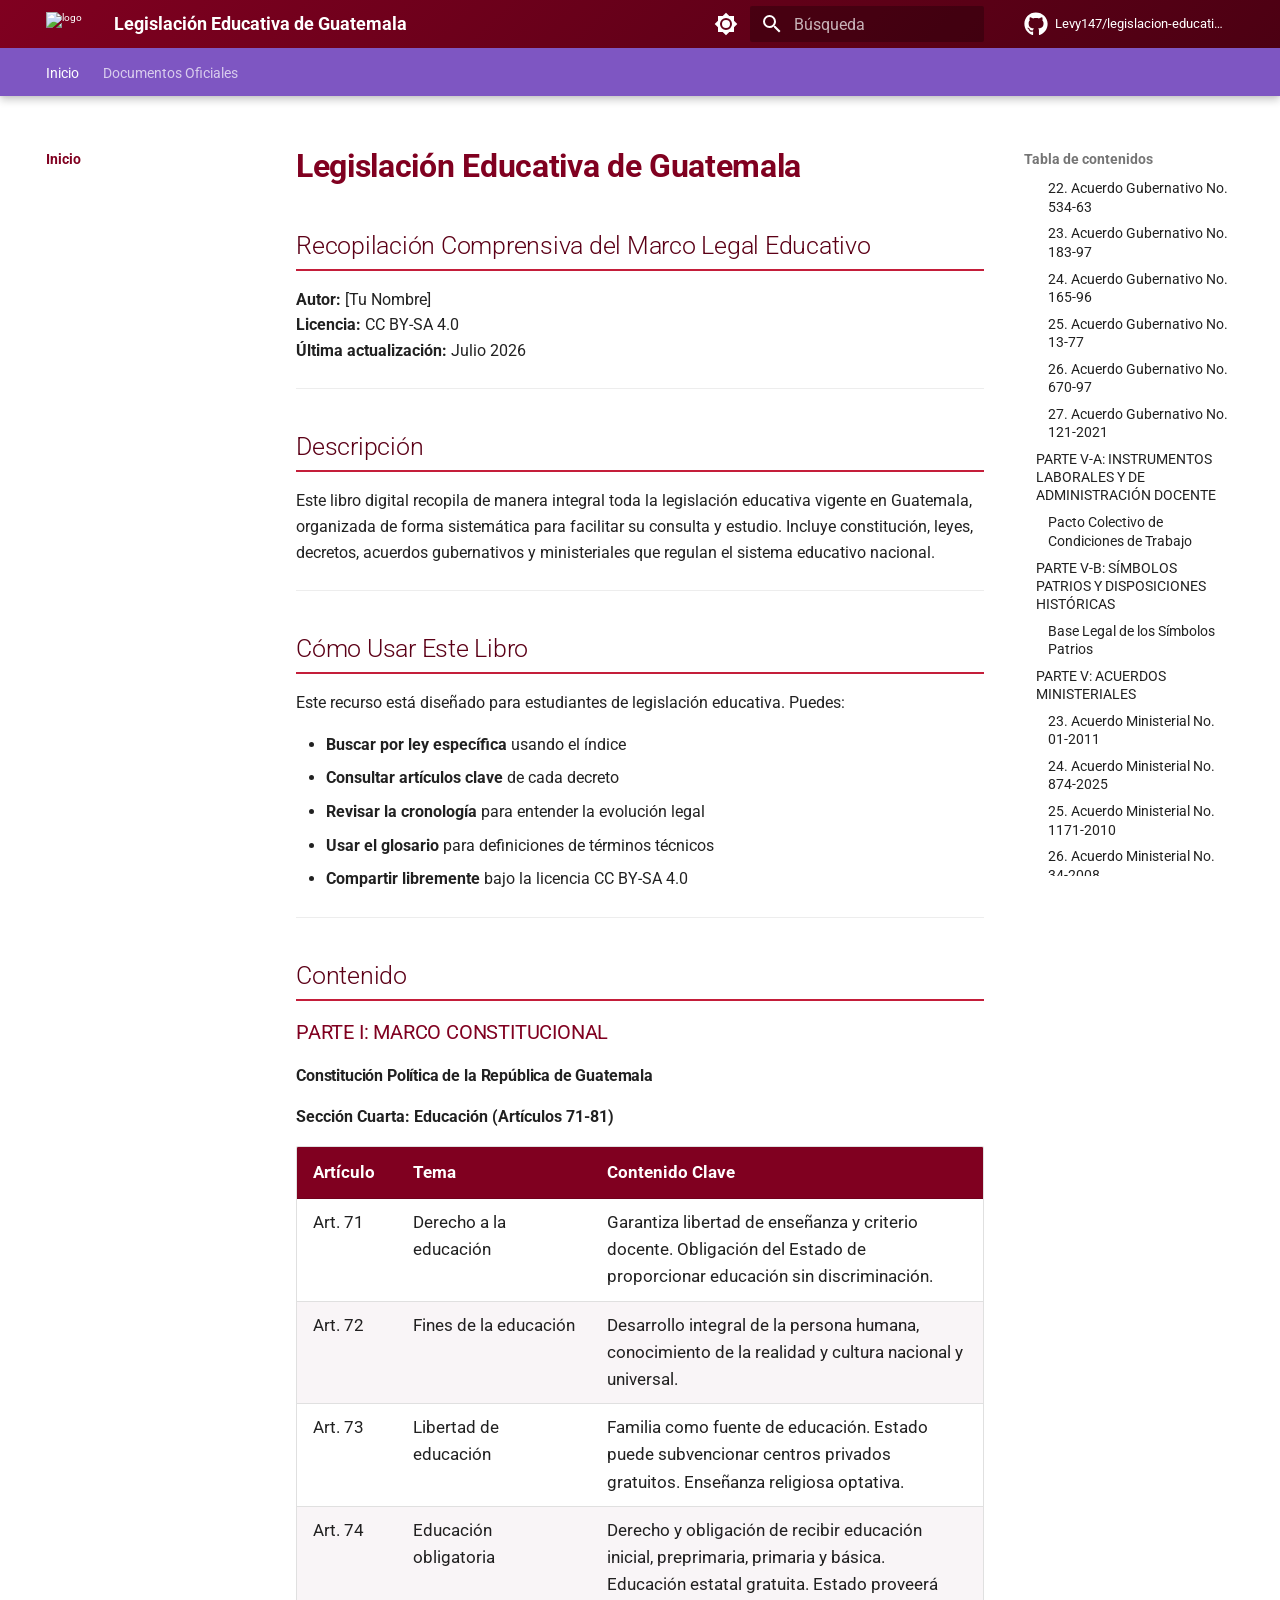
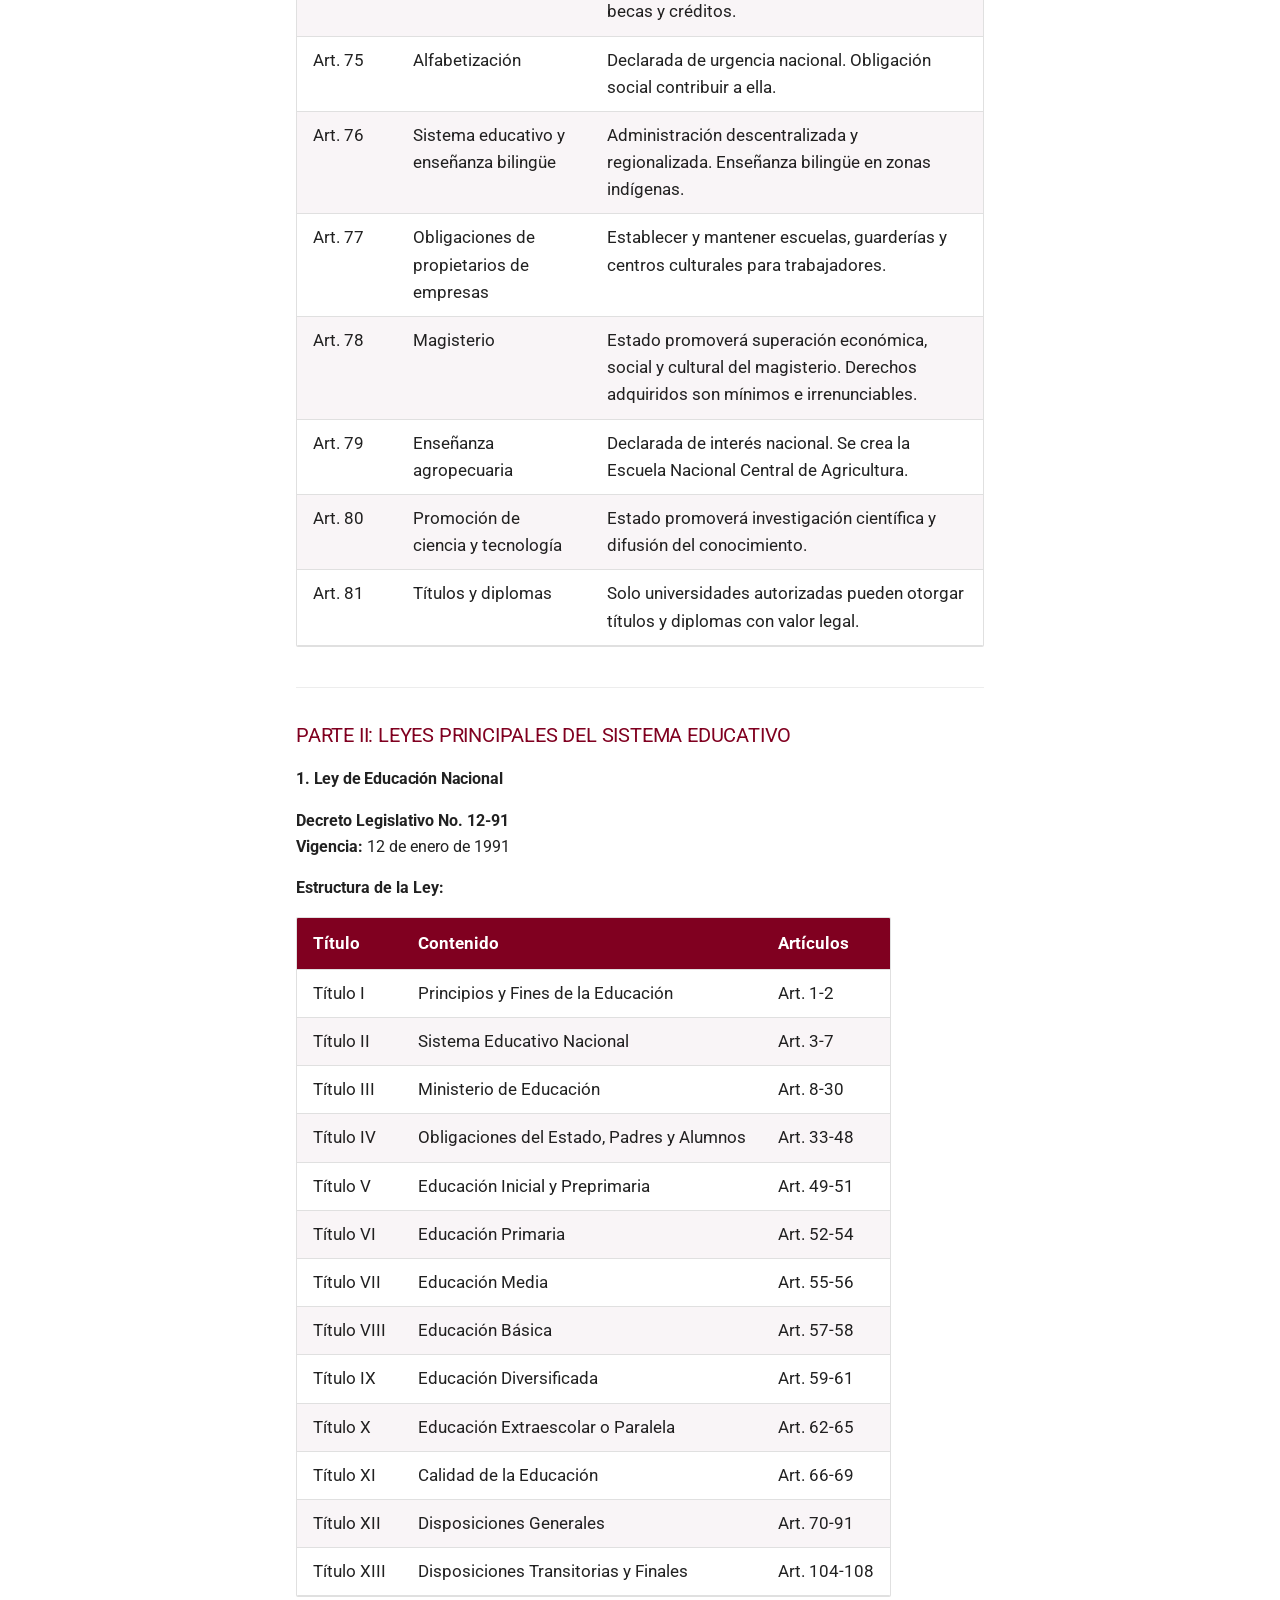
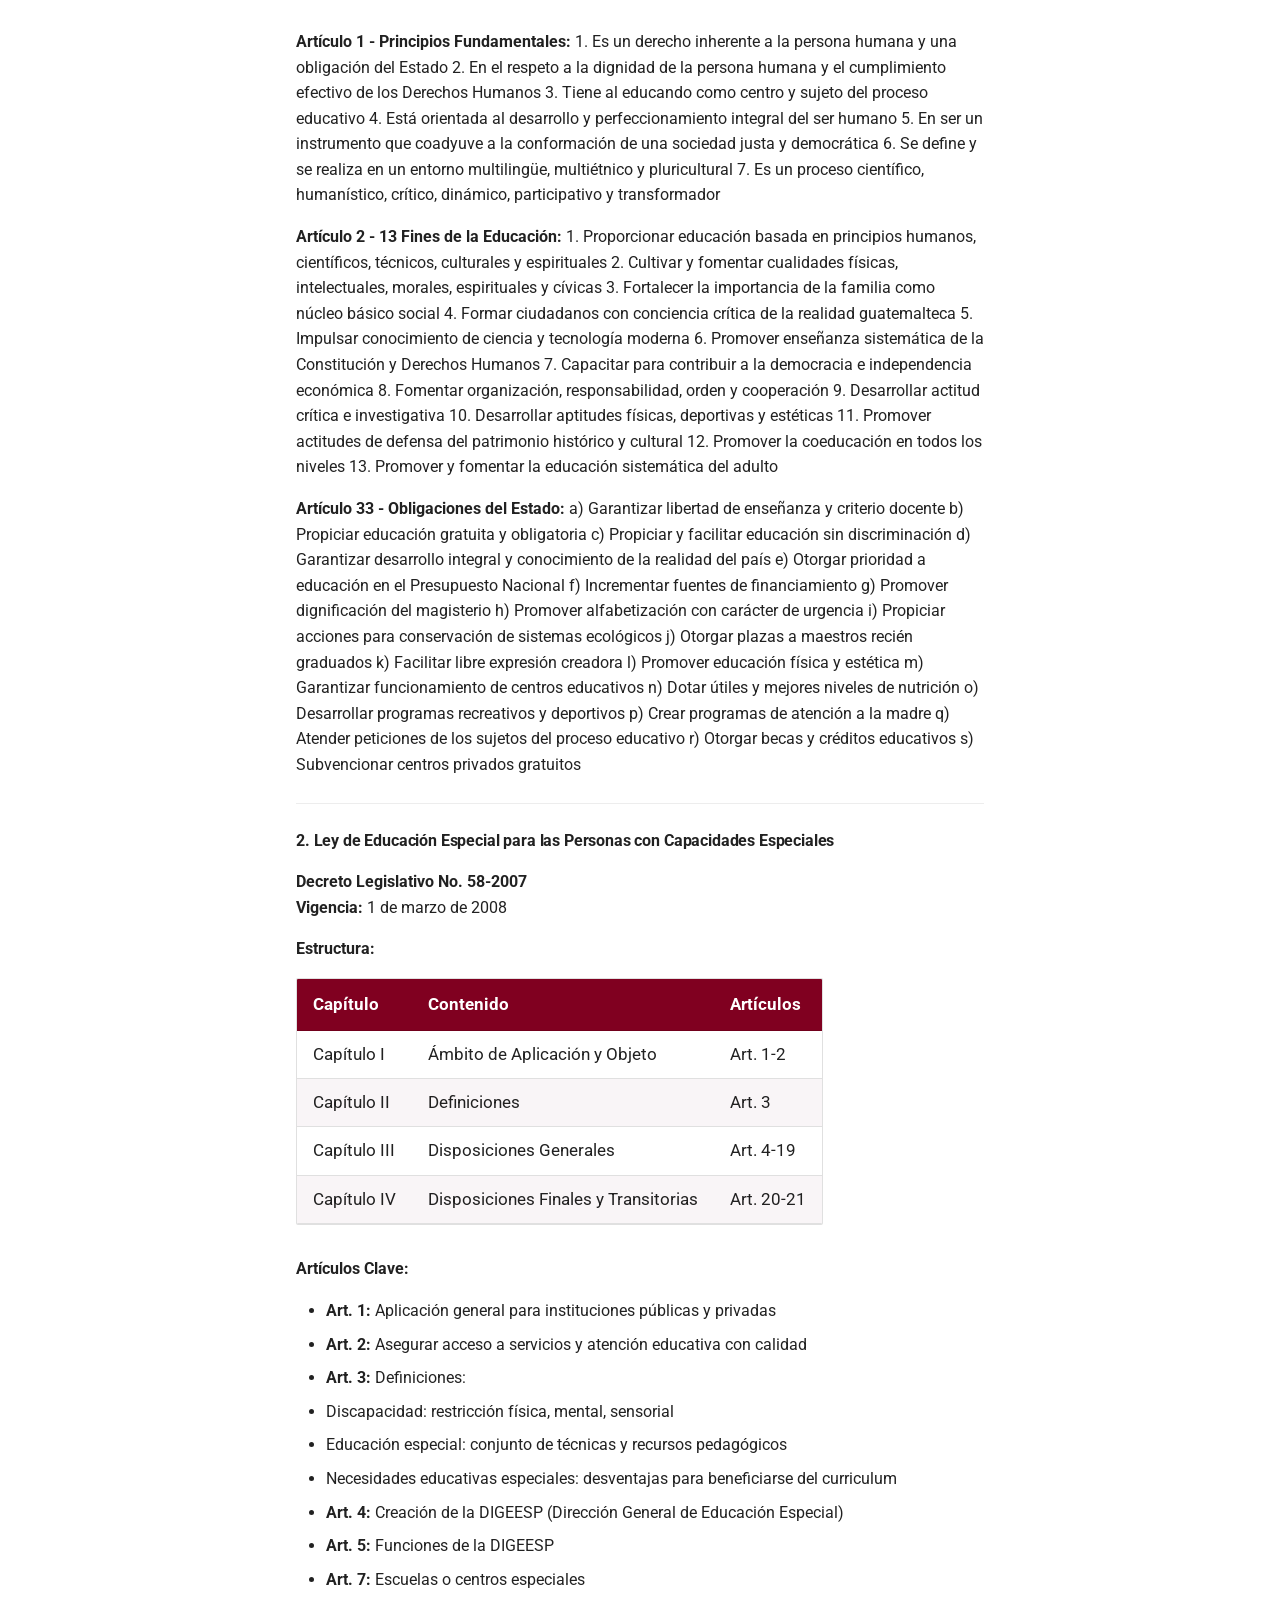
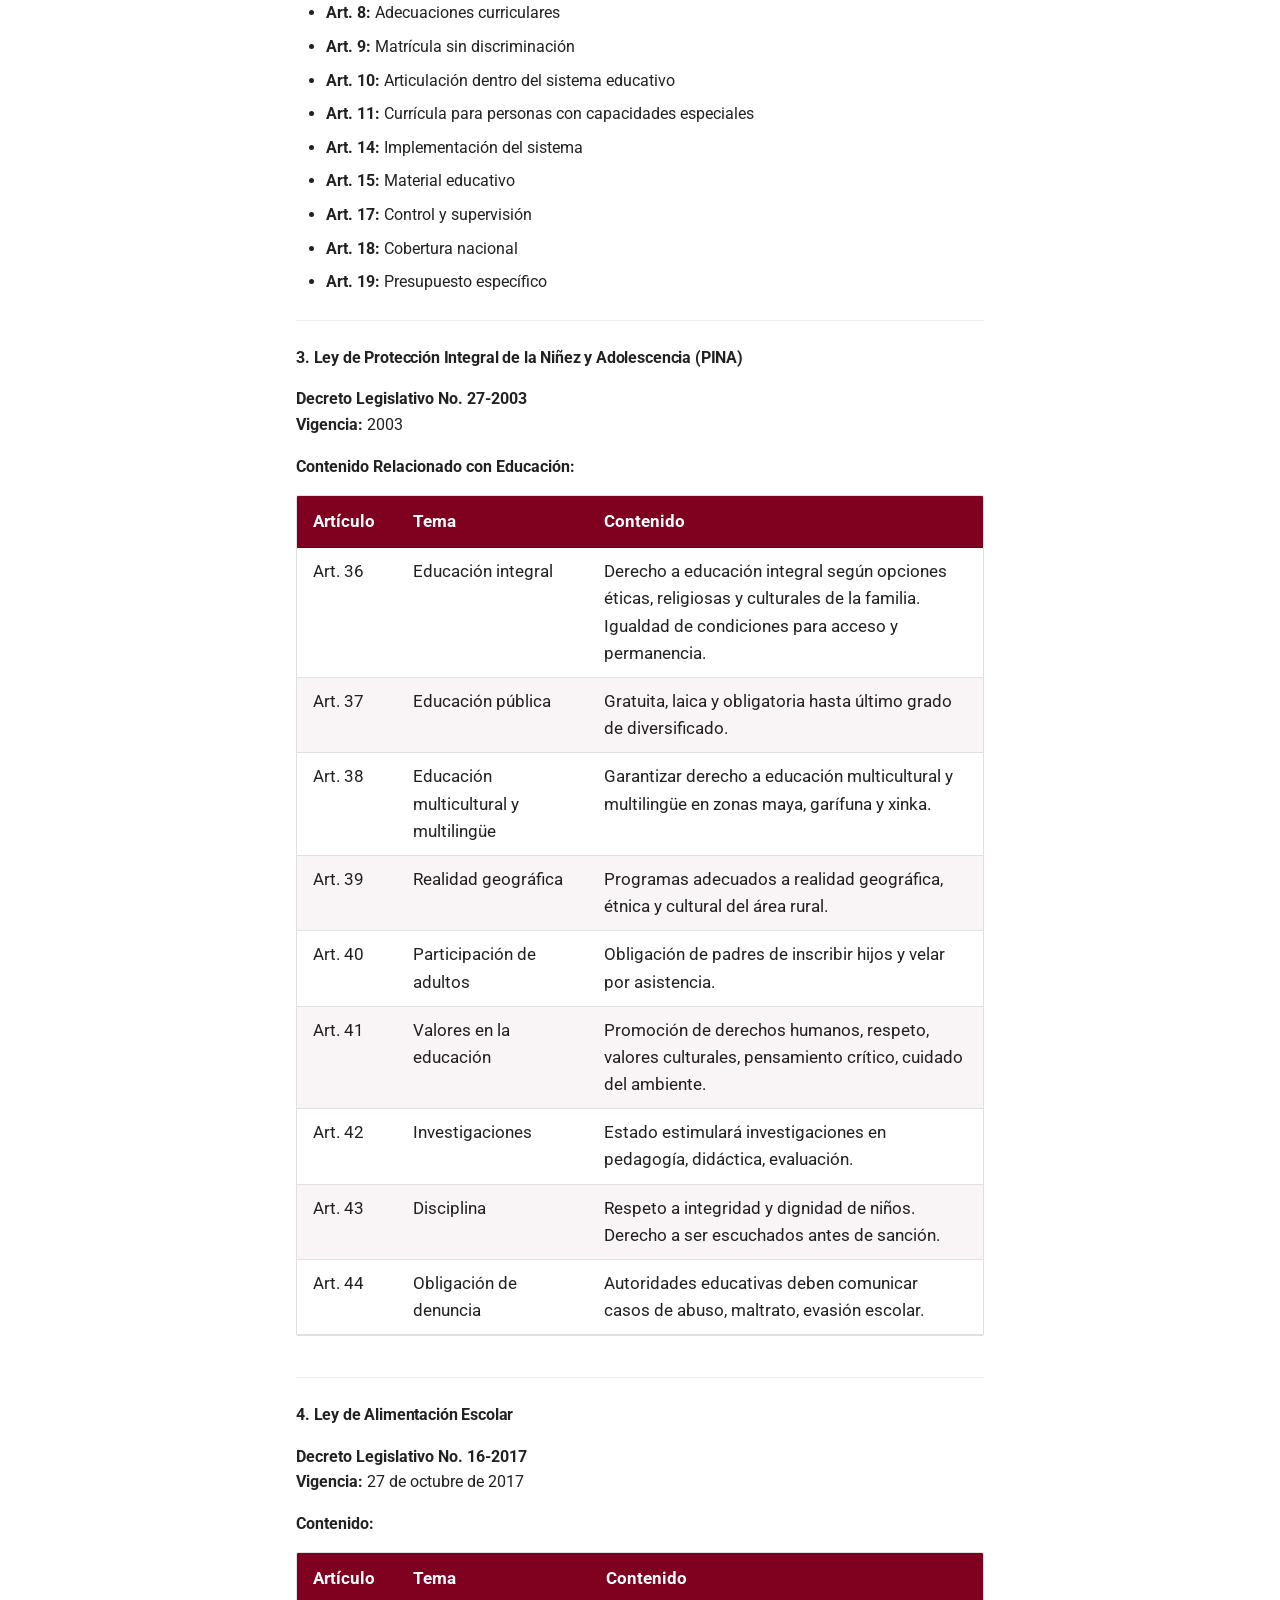
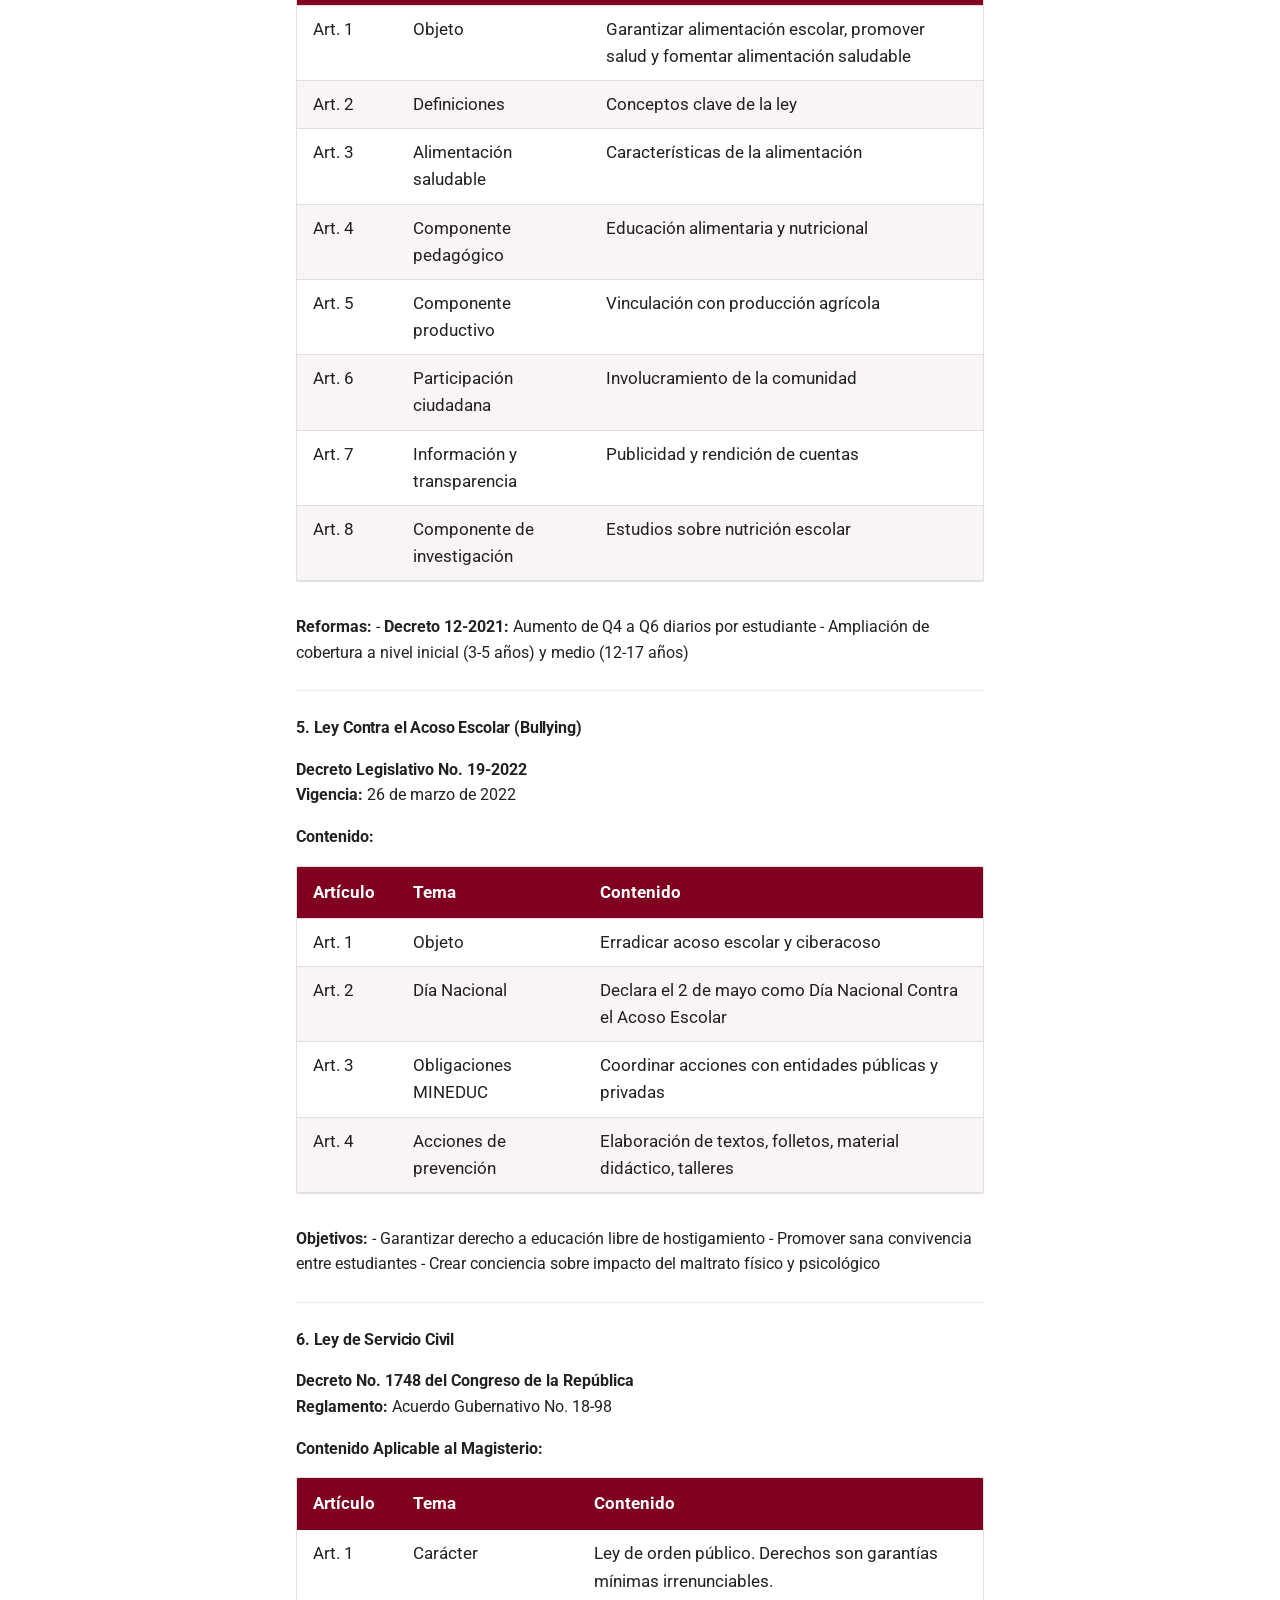
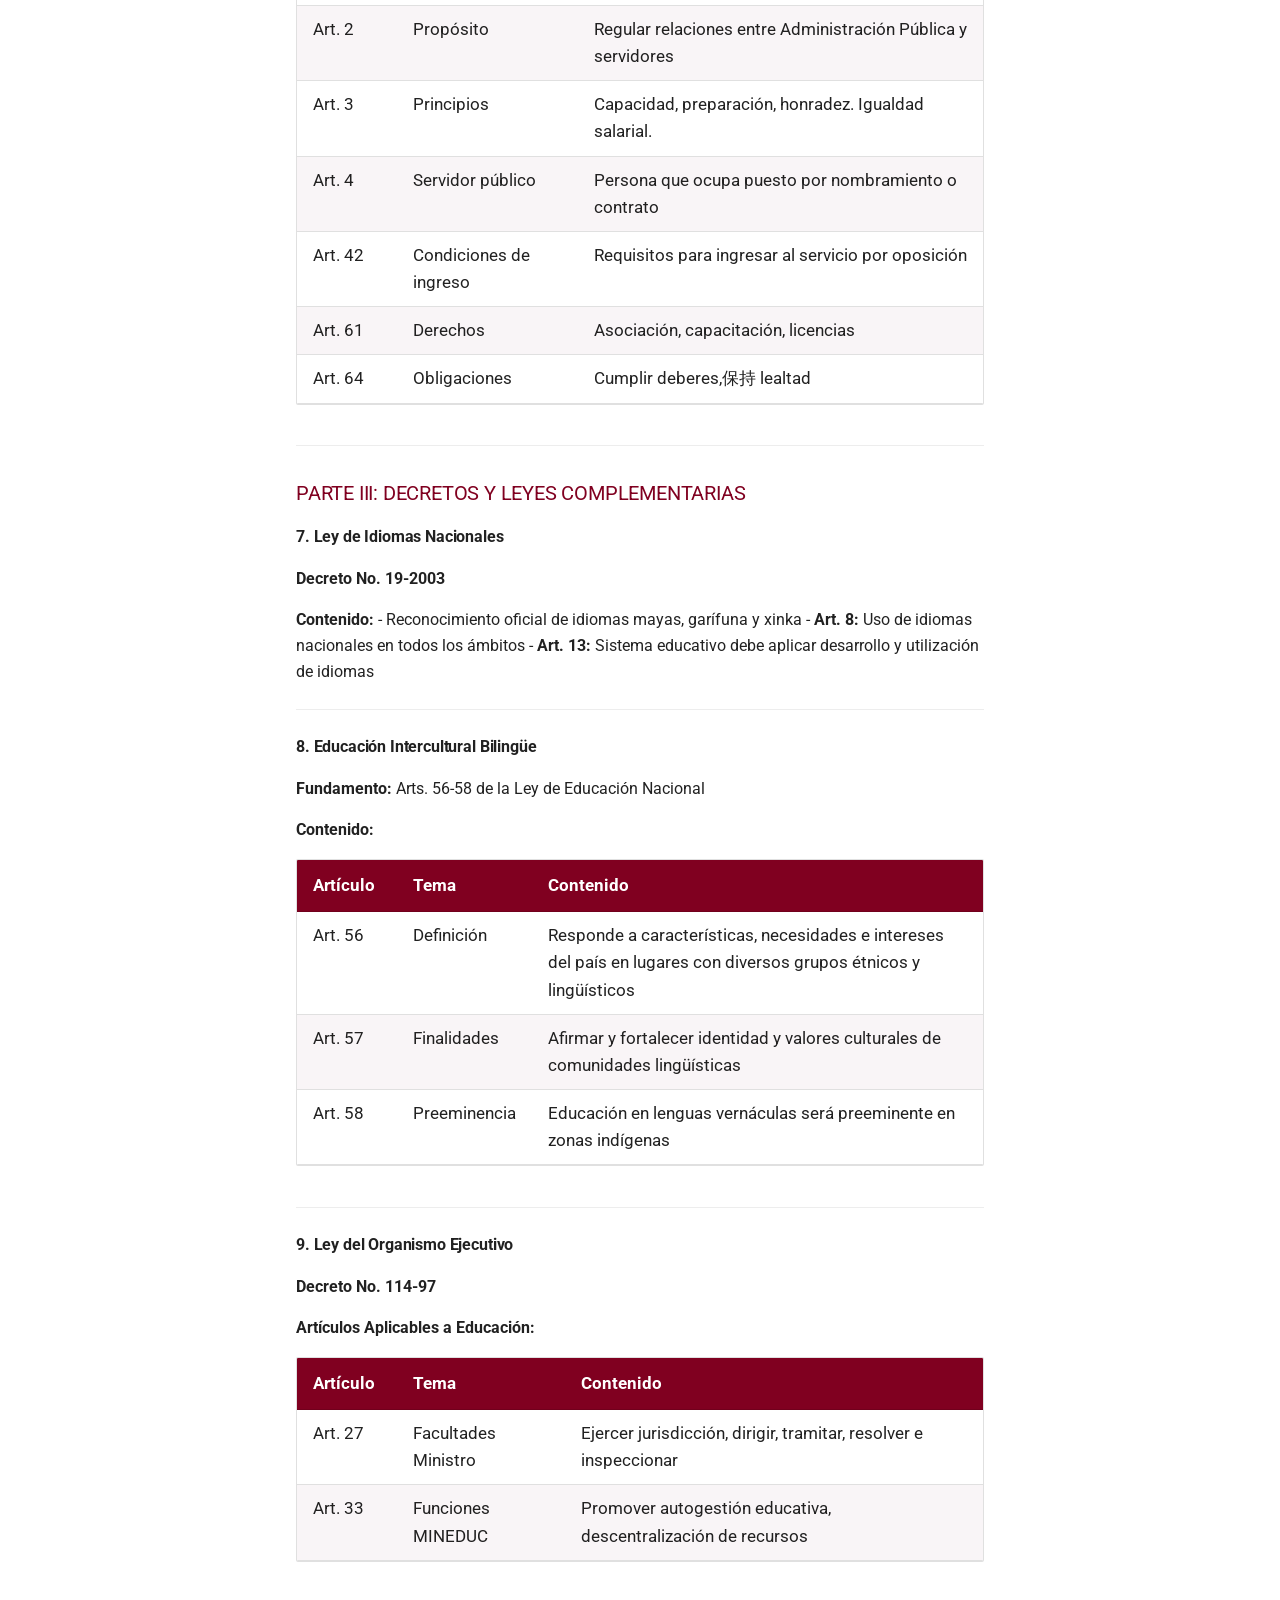
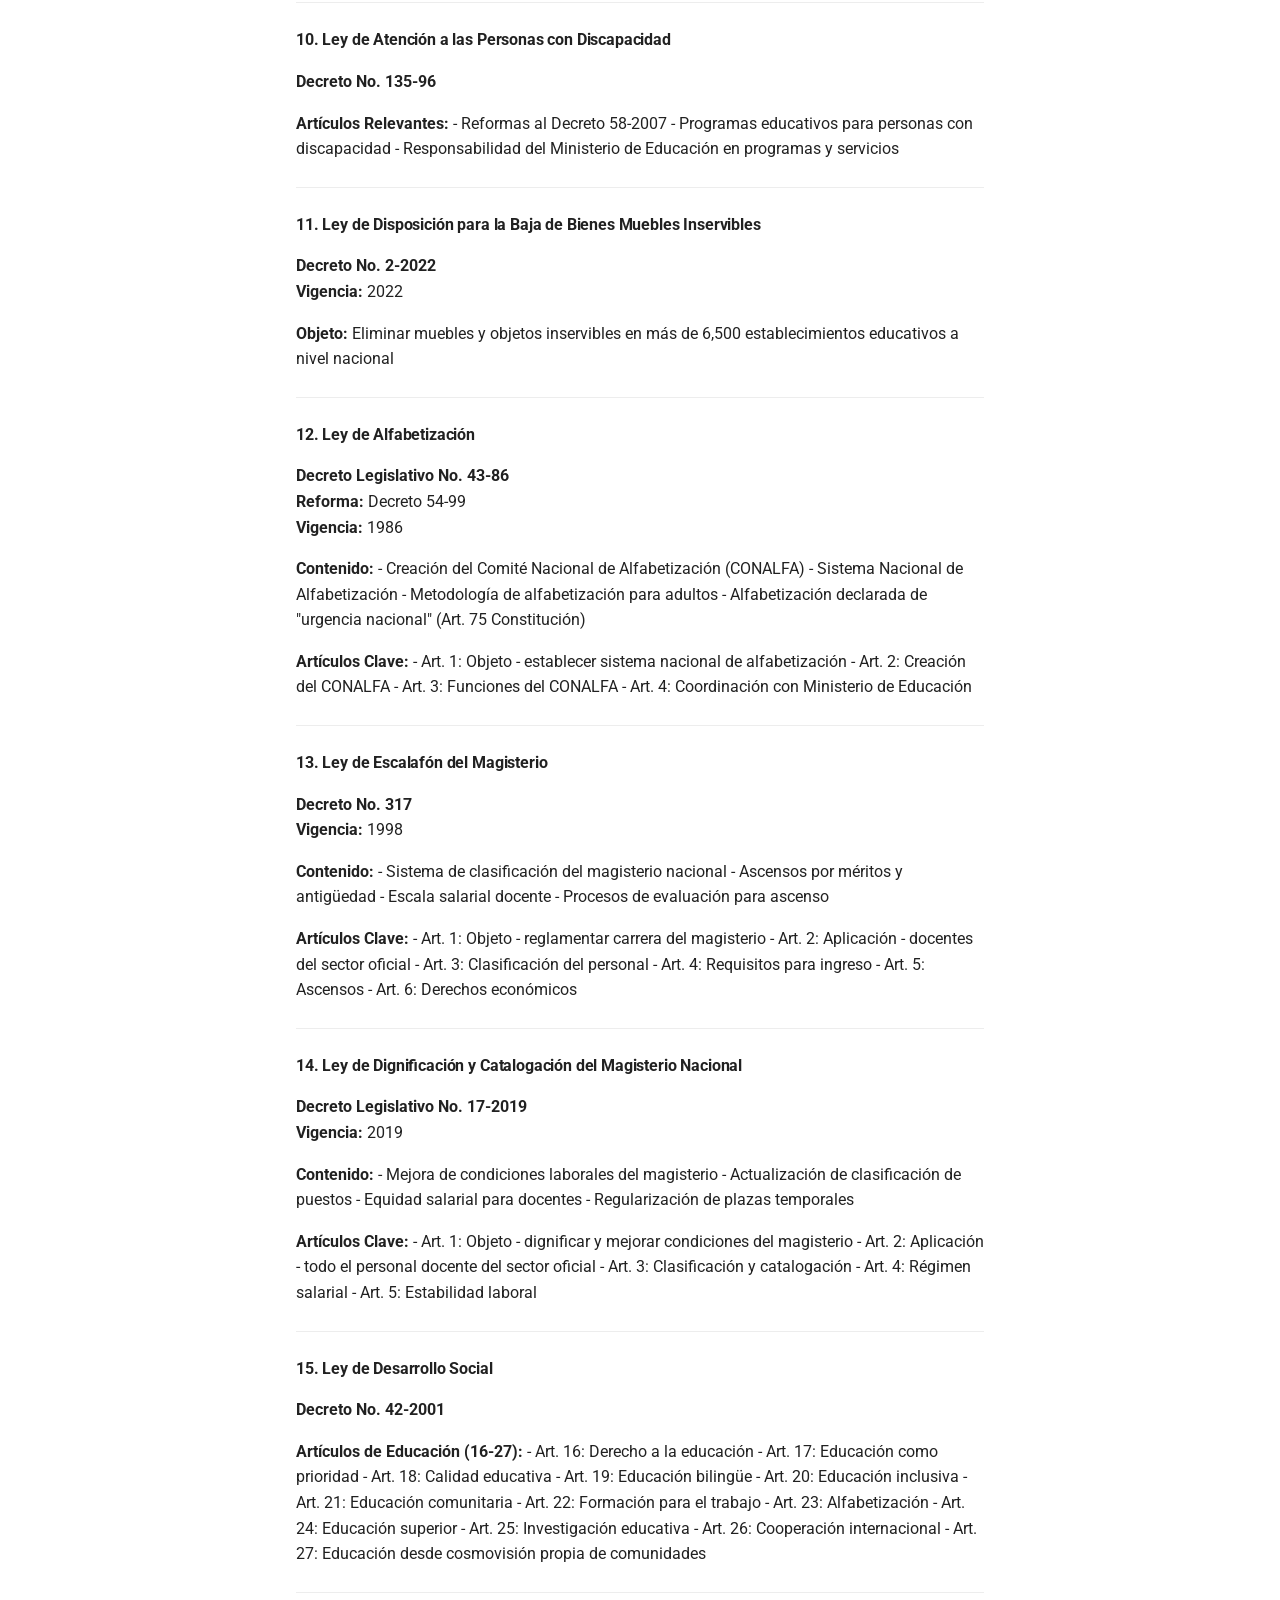
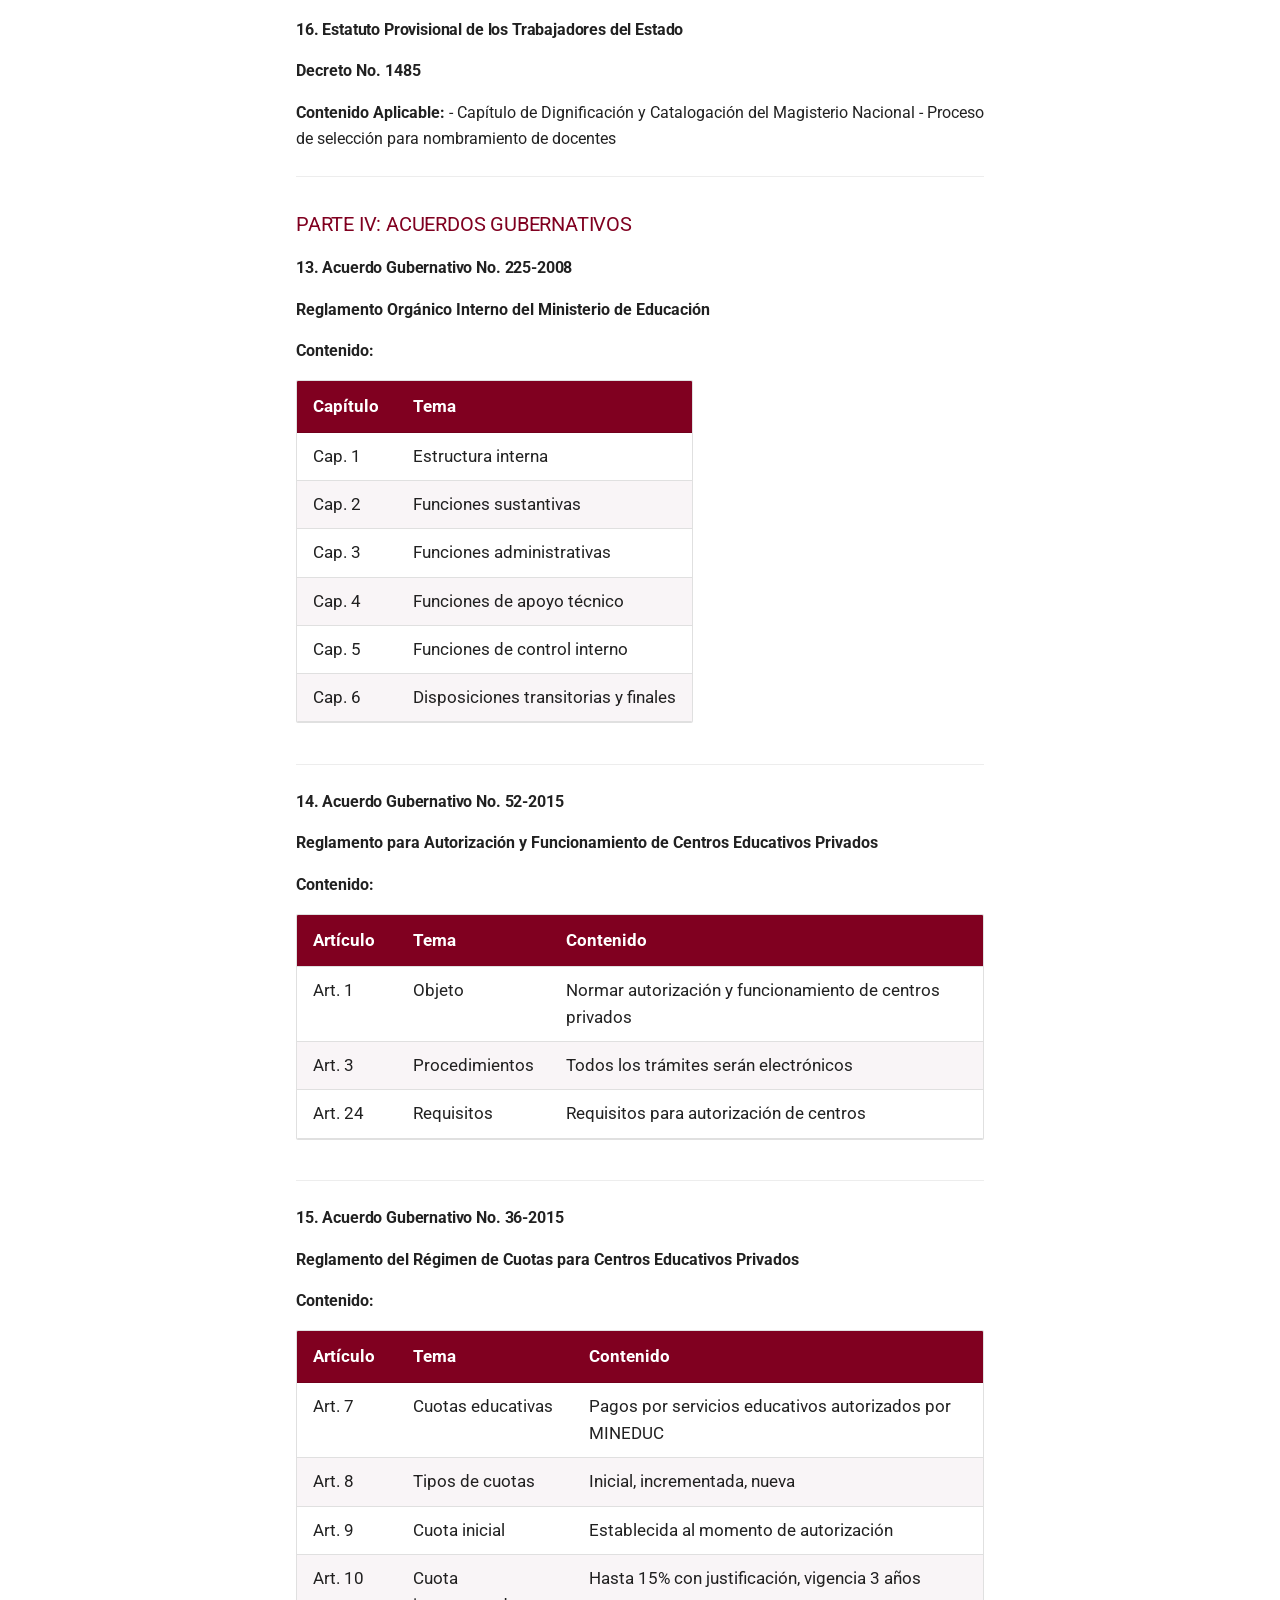
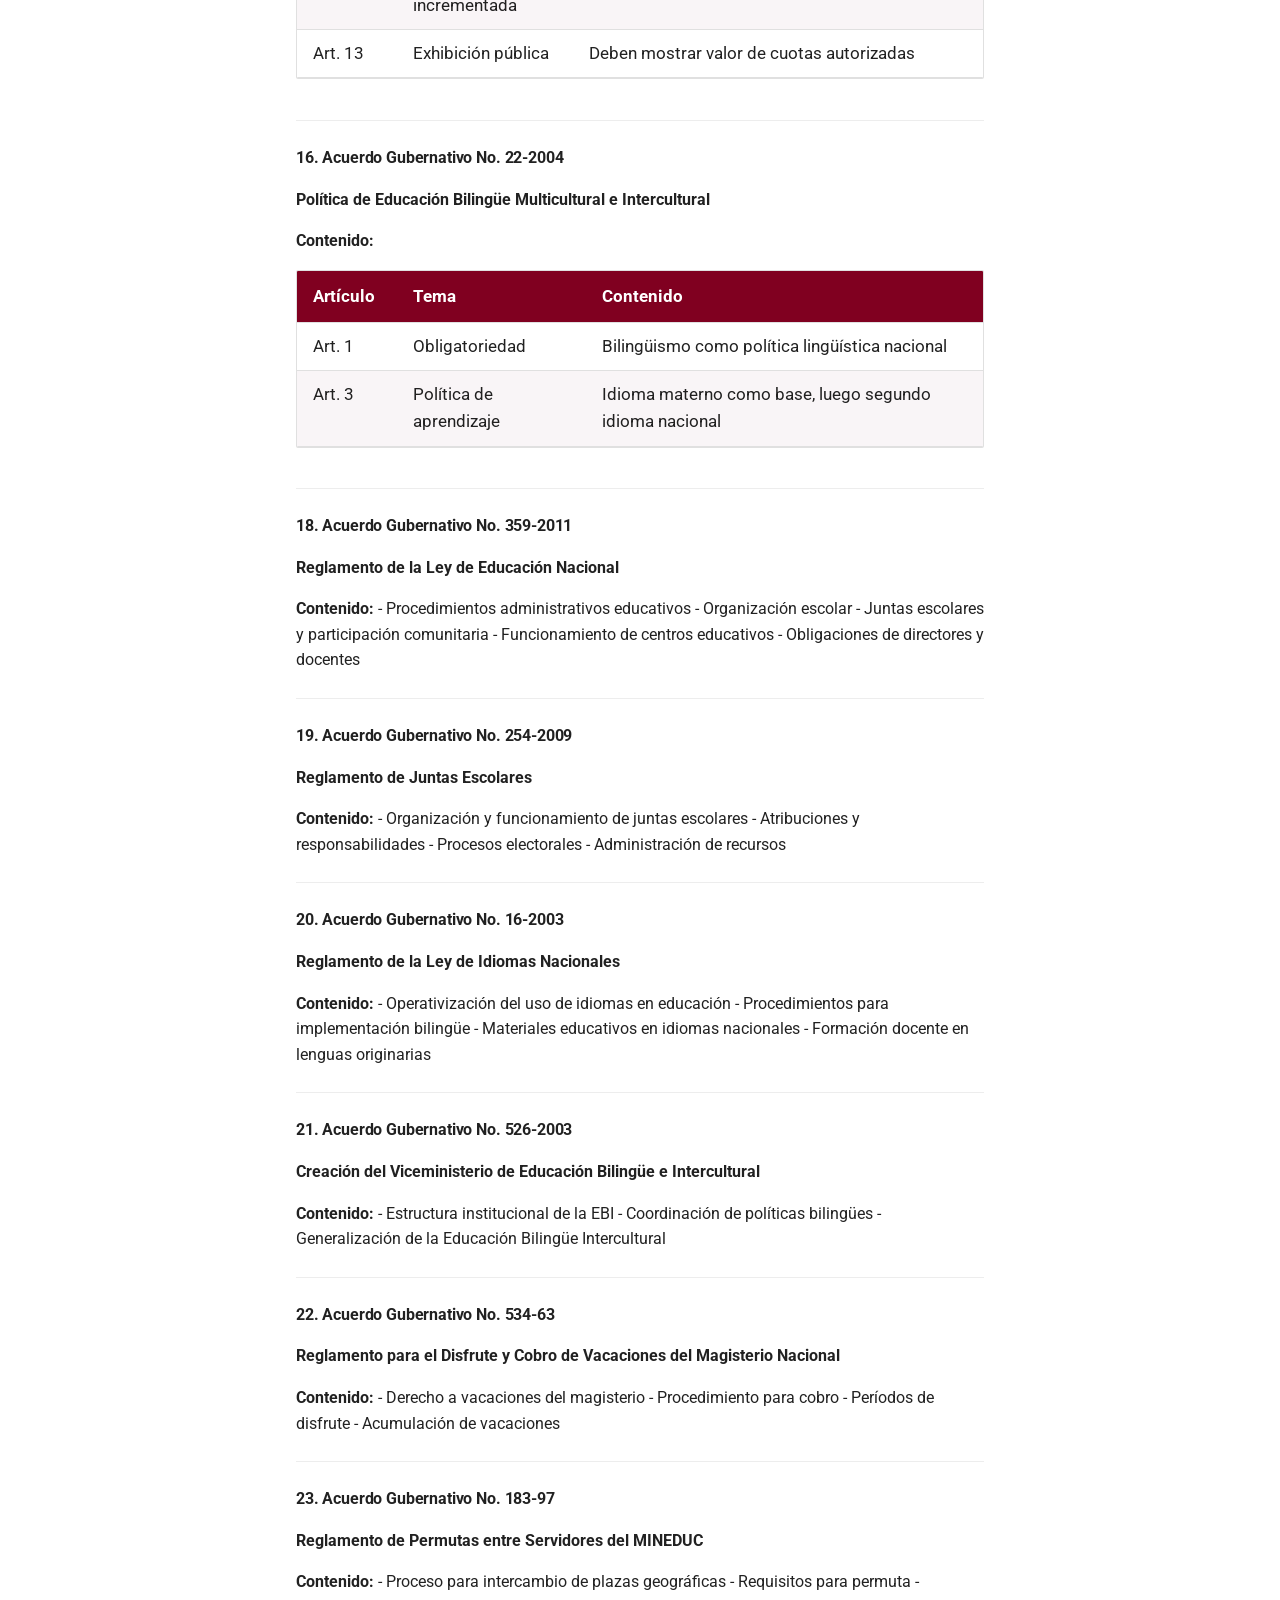
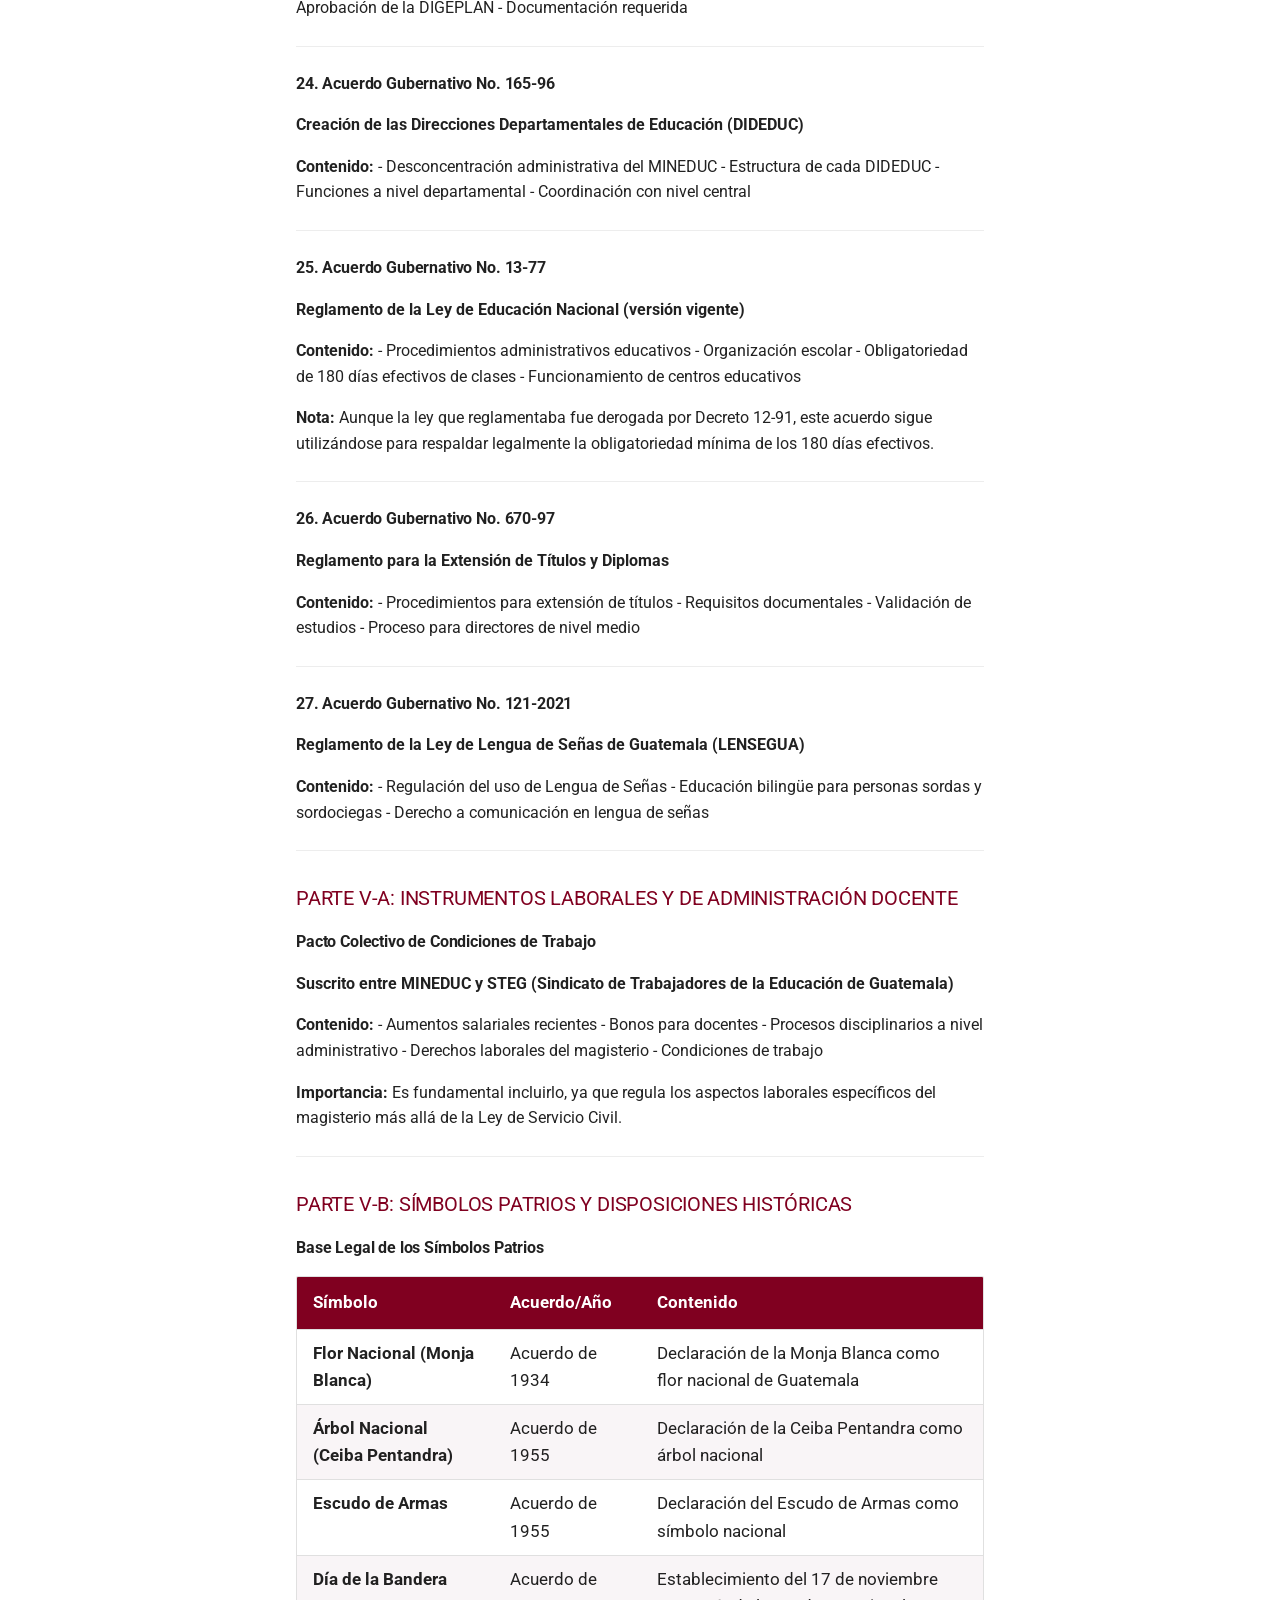
==== commit 54574665: "Deployed 99eefce with MkDocs version: 1.6.1" ====
--- a/index.html
+++ b/index.html
@@ -6,10 +6,10 @@
       <meta charset="utf-8">
       <meta name="viewport" content="width=device-width,initial-scale=1">
       
-        <meta name="description" content="Recopilación Comprensiva del Marco Legal Educativo">
-      
-      
-        <meta name="author" content="Tu Nombre">
+        <meta name="description" content="Recopilación Comprensiva del Marco Legal Educativo - 58+ instrumentos normativos">
+      
+      
+        <meta name="author" content="Levy147">
       
       
       
@@ -195,13 +195,13 @@
     
     
       <div class="md-header__source">
-        <a href="https://github.com/tu-usuario/legislacion-educativa-guatemala" title="Ir al repositorio" class="md-source" data-md-component="source">
+        <a href="https://github.com/Levy147/legislacion-educativa-guatemala" title="Ir al repositorio" class="md-source" data-md-component="source">
   <div class="md-source__icon md-icon">
     
     <svg xmlns="http://www.w3.org/2000/svg" viewBox="0 0 512 512"><!--! Font Awesome Free 7.1.0 by @fontawesome - https://fontawesome.com License - https://fontawesome.com/license/free (Icons: CC BY 4.0, Fonts: SIL OFL 1.1, Code: MIT License) Copyright 2025 Fonticons, Inc.--><path d="M173.9 397.4c0 2-2.3 3.6-5.2 3.6-3.3.3-5.6-1.3-5.6-3.6 0-2 2.3-3.6 5.2-3.6 3-.3 5.6 1.3 5.6 3.6m-31.1-4.5c-.7 2 1.3 4.3 4.3 4.9 2.6 1 5.6 0 6.2-2s-1.3-4.3-4.3-5.2c-2.6-.7-5.5.3-6.2 2.3m44.2-1.7c-2.9.7-4.9 2.6-4.6 4.9.3 2 2.9 3.3 5.9 2.6 2.9-.7 4.9-2.6 4.6-4.6-.3-1.9-3-3.2-5.9-2.9M252.8 8C114.1 8 8 113.3 8 252c0 110.9 69.8 205.8 169.5 239.2 12.8 2.3 17.3-5.6 17.3-12.1 0-6.2-.3-40.4-.3-61.4 0 0-70 15-84.7-29.8 0 0-11.4-29.1-27.8-36.6 0 0-22.9-15.7 1.6-15.4 0 0 24.9 2 38.6 25.8 21.9 38.6 58.6 27.5 72.9 20.9 2.3-16 8.8-27.1 16-33.7-55.9-6.2-112.3-14.3-112.3-110.5 0-27.5 7.6-41.3 23.6-58.9-2.6-6.5-11.1-33.3 2.6-67.9 20.9-6.5 69 27 69 27 20-5.6 41.5-8.5 62.8-8.5s42.8 2.9 62.8 8.5c0 0 48.1-33.6 69-27 13.7 34.7 5.2 61.4 2.6 67.9 16 17.7 25.8 31.5 25.8 58.9 0 96.5-58.9 104.2-114.8 110.5 9.2 7.9 17 22.9 17 46.4 0 33.7-.3 75.4-.3 83.6 0 6.5 4.6 14.4 17.3 12.1C436.2 457.8 504 362.9 504 252 504 113.3 391.5 8 252.8 8M105.2 352.9c-1.3 1-1 3.3.7 5.2 1.6 1.6 3.9 2.3 5.2 1 1.3-1 1-3.3-.7-5.2-1.6-1.6-3.9-2.3-5.2-1m-10.8-8.1c-.7 1.3.3 2.9 2.3 3.9 1.6 1 3.6.7 4.3-.7.7-1.3-.3-2.9-2.3-3.9-2-.6-3.6-.3-4.3.7m32.4 35.6c-1.6 1.3-1 4.3 1.3 6.2 2.3 2.3 5.2 2.6 6.5 1 1.3-1.3.7-4.3-1.3-6.2-2.2-2.3-5.2-2.6-6.5-1m-11.4-14.7c-1.6 1-1.6 3.6 0 5.9s4.3 3.3 5.6 2.3c1.6-1.3 1.6-3.9 0-6.2-1.4-2.3-4-3.3-5.6-2"/></svg>
   </div>
   <div class="md-source__repository">
-    legislacion-educativa-guatemala
+    Levy147/legislacion-educativa-guatemala
   </div>
 </a>
       </div>
@@ -247,7 +247,7 @@
   
     
   
-  Documentos PDF
+  Documentos Oficiales
 
       </a>
     </li>
@@ -291,13 +291,13 @@
   </label>
   
     <div class="md-nav__source">
-      <a href="https://github.com/tu-usuario/legislacion-educativa-guatemala" title="Ir al repositorio" class="md-source" data-md-component="source">
+      <a href="https://github.com/Levy147/legislacion-educativa-guatemala" title="Ir al repositorio" class="md-source" data-md-component="source">
   <div class="md-source__icon md-icon">
     
     <svg xmlns="http://www.w3.org/2000/svg" viewBox="0 0 512 512"><!--! Font Awesome Free 7.1.0 by @fontawesome - https://fontawesome.com License - https://fontawesome.com/license/free (Icons: CC BY 4.0, Fonts: SIL OFL 1.1, Code: MIT License) Copyright 2025 Fonticons, Inc.--><path d="M173.9 397.4c0 2-2.3 3.6-5.2 3.6-3.3.3-5.6-1.3-5.6-3.6 0-2 2.3-3.6 5.2-3.6 3-.3 5.6 1.3 5.6 3.6m-31.1-4.5c-.7 2 1.3 4.3 4.3 4.9 2.6 1 5.6 0 6.2-2s-1.3-4.3-4.3-5.2c-2.6-.7-5.5.3-6.2 2.3m44.2-1.7c-2.9.7-4.9 2.6-4.6 4.9.3 2 2.9 3.3 5.9 2.6 2.9-.7 4.9-2.6 4.6-4.6-.3-1.9-3-3.2-5.9-2.9M252.8 8C114.1 8 8 113.3 8 252c0 110.9 69.8 205.8 169.5 239.2 12.8 2.3 17.3-5.6 17.3-12.1 0-6.2-.3-40.4-.3-61.4 0 0-70 15-84.7-29.8 0 0-11.4-29.1-27.8-36.6 0 0-22.9-15.7 1.6-15.4 0 0 24.9 2 38.6 25.8 21.9 38.6 58.6 27.5 72.9 20.9 2.3-16 8.8-27.1 16-33.7-55.9-6.2-112.3-14.3-112.3-110.5 0-27.5 7.6-41.3 23.6-58.9-2.6-6.5-11.1-33.3 2.6-67.9 20.9-6.5 69 27 69 27 20-5.6 41.5-8.5 62.8-8.5s42.8 2.9 62.8 8.5c0 0 48.1-33.6 69-27 13.7 34.7 5.2 61.4 2.6 67.9 16 17.7 25.8 31.5 25.8 58.9 0 96.5-58.9 104.2-114.8 110.5 9.2 7.9 17 22.9 17 46.4 0 33.7-.3 75.4-.3 83.6 0 6.5 4.6 14.4 17.3 12.1C436.2 457.8 504 362.9 504 252 504 113.3 391.5 8 252.8 8M105.2 352.9c-1.3 1-1 3.3.7 5.2 1.6 1.6 3.9 2.3 5.2 1 1.3-1 1-3.3-.7-5.2-1.6-1.6-3.9-2.3-5.2-1m-10.8-8.1c-.7 1.3.3 2.9 2.3 3.9 1.6 1 3.6.7 4.3-.7.7-1.3-.3-2.9-2.3-3.9-2-.6-3.6-.3-4.3.7m32.4 35.6c-1.6 1.3-1 4.3 1.3 6.2 2.3 2.3 5.2 2.6 6.5 1 1.3-1.3.7-4.3-1.3-6.2-2.2-2.3-5.2-2.6-6.5-1m-11.4-14.7c-1.6 1-1.6 3.6 0 5.9s4.3 3.3 5.6 2.3c1.6-1.3 1.6-3.9 0-6.2-1.4-2.3-4-3.3-5.6-2"/></svg>
   </div>
   <div class="md-source__repository">
-    legislacion-educativa-guatemala
+    Levy147/legislacion-educativa-guatemala
   </div>
 </a>
     </div>
@@ -1350,7 +1350,7 @@
   <span class="md-ellipsis">
     
   
-    Documentos PDF
+    Documentos Oficiales
   
 
     
@@ -3994,7 +3994,7 @@
       
       
     
-    <a href="https://github.com/tu-usuario/legislacion-educativa-guatemala" target="_blank" rel="noopener" title="github.com" class="md-social__link">
+    <a href="https://github.com/Levy147/legislacion-educativa-guatemala" target="_blank" rel="noopener" title="github.com" class="md-social__link">
       <svg xmlns="http://www.w3.org/2000/svg" viewBox="0 0 512 512"><!--! Font Awesome Free 7.1.0 by @fontawesome - https://fontawesome.com License - https://fontawesome.com/license/free (Icons: CC BY 4.0, Fonts: SIL OFL 1.1, Code: MIT License) Copyright 2025 Fonticons, Inc.--><path d="M173.9 397.4c0 2-2.3 3.6-5.2 3.6-3.3.3-5.6-1.3-5.6-3.6 0-2 2.3-3.6 5.2-3.6 3-.3 5.6 1.3 5.6 3.6m-31.1-4.5c-.7 2 1.3 4.3 4.3 4.9 2.6 1 5.6 0 6.2-2s-1.3-4.3-4.3-5.2c-2.6-.7-5.5.3-6.2 2.3m44.2-1.7c-2.9.7-4.9 2.6-4.6 4.9.3 2 2.9 3.3 5.9 2.6 2.9-.7 4.9-2.6 4.6-4.6-.3-1.9-3-3.2-5.9-2.9M252.8 8C114.1 8 8 113.3 8 252c0 110.9 69.8 205.8 169.5 239.2 12.8 2.3 17.3-5.6 17.3-12.1 0-6.2-.3-40.4-.3-61.4 0 0-70 15-84.7-29.8 0 0-11.4-29.1-27.8-36.6 0 0-22.9-15.7 1.6-15.4 0 0 24.9 2 38.6 25.8 21.9 38.6 58.6 27.5 72.9 20.9 2.3-16 8.8-27.1 16-33.7-55.9-6.2-112.3-14.3-112.3-110.5 0-27.5 7.6-41.3 23.6-58.9-2.6-6.5-11.1-33.3 2.6-67.9 20.9-6.5 69 27 69 27 20-5.6 41.5-8.5 62.8-8.5s42.8 2.9 62.8 8.5c0 0 48.1-33.6 69-27 13.7 34.7 5.2 61.4 2.6 67.9 16 17.7 25.8 31.5 25.8 58.9 0 96.5-58.9 104.2-114.8 110.5 9.2 7.9 17 22.9 17 46.4 0 33.7-.3 75.4-.3 83.6 0 6.5 4.6 14.4 17.3 12.1C436.2 457.8 504 362.9 504 252 504 113.3 391.5 8 252.8 8M105.2 352.9c-1.3 1-1 3.3.7 5.2 1.6 1.6 3.9 2.3 5.2 1 1.3-1 1-3.3-.7-5.2-1.6-1.6-3.9-2.3-5.2-1m-10.8-8.1c-.7 1.3.3 2.9 2.3 3.9 1.6 1 3.6.7 4.3-.7.7-1.3-.3-2.9-2.3-3.9-2-.6-3.6-.3-4.3.7m32.4 35.6c-1.6 1.3-1 4.3 1.3 6.2 2.3 2.3 5.2 2.6 6.5 1 1.3-1.3.7-4.3-1.3-6.2-2.2-2.3-5.2-2.6-6.5-1m-11.4-14.7c-1.6 1-1.6 3.6 0 5.9s4.3 3.3 5.6 2.3c1.6-1.3 1.6-3.9 0-6.2-1.4-2.3-4-3.3-5.6-2"/></svg>
     </a>
   
